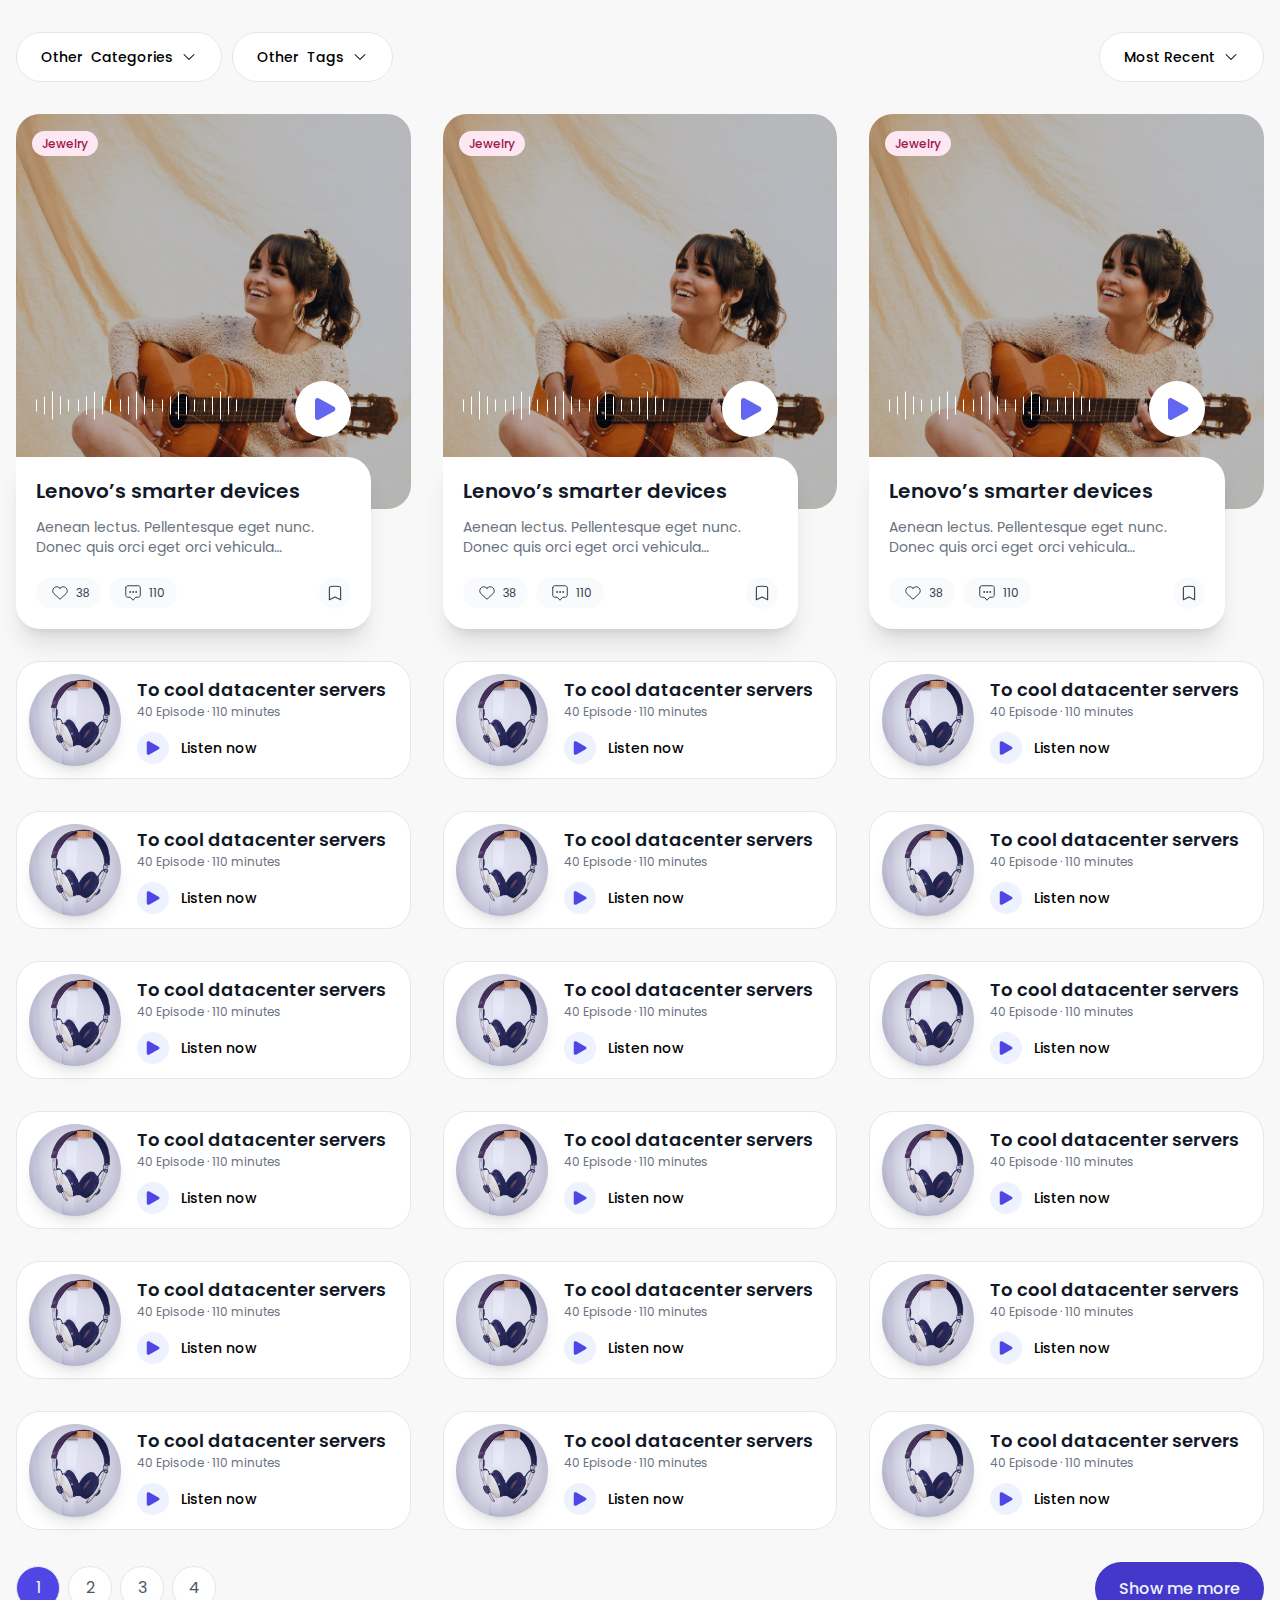
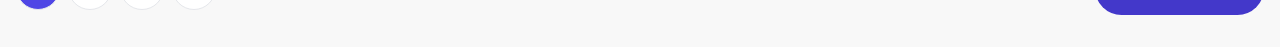
==== FirstSections/demo-slug.html @ 760cdf17 "project" ====
<!DOCTYPE html>
<html lang="en">
  <head>
    <meta charset="UTF-8" />
    <meta name="viewport" content="width=device-width, initial-scale=1.0" />
    <title>Document</title>
    <link rel="stylesheet" href="../styles/styles.css" />
  </head>
  <body>
    <section id="show_music" class="show_music">
      <div class="global_wrapper">
        <div class="show_music_wrapper">
          <div class="show_music_header">
            <div class="show_music_sub_h">
              <div class="show_music_menu">
                <input
                  type="checkbox"
                  name="other_categories"
                  id="other_categories"
                  class="sm_menu_input"
                />
                <label class="sm_menu_select" for="other_categories"
                  ><span>Other</span> Categories
                  <svg
                    xmlns="http://www.w3.org/2000/svg"
                    viewBox="0 0 24 24"
                    fill="currentColor"
                    aria-hidden="true"
                    class="w-4 h-4 ms-2 -me-1"
                  >
                    <path
                      fill-rule="evenodd"
                      d="M12.53 16.28a.75.75 0 01-1.06 0l-7.5-7.5a.75.75 0 011.06-1.06L12 14.69l6.97-6.97a.75.75 0 111.06 1.06l-7.5 7.5z"
                      clip-rule="evenodd"
                    ></path></svg
                ></label>

                <div class="show_music_modal">
                  <div class="sm_modal_content">
                    <div class="sm_modal_header">
                      <label class="sm_modal_close" for="other_categories">
                        <svg
                          xmlns="http://www.w3.org/2000/svg"
                          viewBox="0 0 24 24"
                          fill="currentColor"
                          aria-hidden="true"
                          class="w-5 h-5"
                        >
                          <path
                            fill-rule="evenodd"
                            d="M5.47 5.47a.75.75 0 011.06 0L12 10.94l5.47-5.47a.75.75 0 111.06 1.06L13.06 12l5.47 5.47a.75.75 0 11-1.06 1.06L12 13.06l-5.47 5.47a.75.75 0 01-1.06-1.06L10.94 12 5.47 6.53a.75.75 0 010-1.06z"
                            clip-rule="evenodd"
                          ></path>
                        </svg>
                      </label>

                      <span class="sm_modal_header_title"
                        >Discover other categories</span
                      >
                    </div>

                    <div class="sm_modal_main">
                      <div class="sm_modal_main_grid">
                        <a href="" class="sm_modal_link">
                          <div class="sm_modal_link_img">
                            <img
                              src="../images/photo-1485841890310-6a055c88698a.jpeg"
                              alt=""
                            />
                          </div>
                          <div class="sm_modal_link_content">
                            <h4 class="sm_modal_link_title">Graphic Design</h4>
                            <span class="sm_modal_link_text">25 Articles</span>
                          </div>
                        </a>

                        <a href="" class="sm_modal_link">
                          <div class="sm_modal_link_img">
                            <img
                              src="../images/photo-1485841890310-6a055c88698a.jpeg"
                              alt=""
                            />
                          </div>
                          <div class="sm_modal_link_content">
                            <h4 class="sm_modal_link_title">Graphic Design</h4>
                            <span class="sm_modal_link_text">25 Articles</span>
                          </div>
                        </a>

                        <a href="" class="sm_modal_link">
                          <div class="sm_modal_link_img">
                            <img
                              src="../images/photo-1485841890310-6a055c88698a.jpeg"
                              alt=""
                            />
                          </div>
                          <div class="sm_modal_link_content">
                            <h4 class="sm_modal_link_title">Graphic Design</h4>
                            <span class="sm_modal_link_text">25 Articles</span>
                          </div>
                        </a>

                        <a href="" class="sm_modal_link">
                          <div class="sm_modal_link_img">
                            <img
                              src="../images/photo-1485841890310-6a055c88698a.jpeg"
                              alt=""
                            />
                          </div>
                          <div class="sm_modal_link_content">
                            <h4 class="sm_modal_link_title">Graphic Design</h4>
                            <span class="sm_modal_link_text">25 Articles</span>
                          </div>
                        </a>

                        <a href="" class="sm_modal_link">
                          <div class="sm_modal_link_img">
                            <img
                              src="../images/photo-1485841890310-6a055c88698a.jpeg"
                              alt=""
                            />
                          </div>
                          <div class="sm_modal_link_content">
                            <h4 class="sm_modal_link_title">Graphic Design</h4>
                            <span class="sm_modal_link_text">25 Articles</span>
                          </div>
                        </a>

                        <a href="" class="sm_modal_link">
                          <div class="sm_modal_link_img">
                            <img
                              src="../images/photo-1485841890310-6a055c88698a.jpeg"
                              alt=""
                            />
                          </div>
                          <div class="sm_modal_link_content">
                            <h4 class="sm_modal_link_title">Graphic Design</h4>
                            <span class="sm_modal_link_text">25 Articles</span>
                          </div>
                        </a>

                        <a href="" class="sm_modal_link">
                          <div class="sm_modal_link_img">
                            <img
                              src="../images/photo-1485841890310-6a055c88698a.jpeg"
                              alt=""
                            />
                          </div>
                          <div class="sm_modal_link_content">
                            <h4 class="sm_modal_link_title">Graphic Design</h4>
                            <span class="sm_modal_link_text">25 Articles</span>
                          </div>
                        </a>

                        <a href="" class="sm_modal_link">
                          <div class="sm_modal_link_img">
                            <img
                              src="../images/photo-1485841890310-6a055c88698a.jpeg"
                              alt=""
                            />
                          </div>
                          <div class="sm_modal_link_content">
                            <h4 class="sm_modal_link_title">Graphic Design</h4>
                            <span class="sm_modal_link_text">25 Articles</span>
                          </div>
                        </a>

                        <a href="" class="sm_modal_link">
                          <div class="sm_modal_link_img">
                            <img
                              src="../images/photo-1485841890310-6a055c88698a.jpeg"
                              alt=""
                            />
                          </div>
                          <div class="sm_modal_link_content">
                            <h4 class="sm_modal_link_title">Graphic Design</h4>
                            <span class="sm_modal_link_text">25 Articles</span>
                          </div>
                        </a>

                        <a href="" class="sm_modal_link">
                          <div class="sm_modal_link_img">
                            <img
                              src="../images/photo-1485841890310-6a055c88698a.jpeg"
                              alt=""
                            />
                          </div>
                          <div class="sm_modal_link_content">
                            <h4 class="sm_modal_link_title">Graphic Design</h4>
                            <span class="sm_modal_link_text">25 Articles</span>
                          </div>
                        </a>

                        <a href="" class="sm_modal_link">
                          <div class="sm_modal_link_img">
                            <img
                              src="../images/photo-1485841890310-6a055c88698a.jpeg"
                              alt=""
                            />
                          </div>
                          <div class="sm_modal_link_content">
                            <h4 class="sm_modal_link_title">Graphic Design</h4>
                            <span class="sm_modal_link_text">25 Articles</span>
                          </div>
                        </a>

                        <a href="" class="sm_modal_link">
                          <div class="sm_modal_link_img">
                            <img
                              src="../images/photo-1485841890310-6a055c88698a.jpeg"
                              alt=""
                            />
                          </div>
                          <div class="sm_modal_link_content">
                            <h4 class="sm_modal_link_title">Graphic Design</h4>
                            <span class="sm_modal_link_text">25 Articles</span>
                          </div>
                        </a>

                        <a href="" class="sm_modal_link">
                          <div class="sm_modal_link_img">
                            <img
                              src="../images/photo-1485841890310-6a055c88698a.jpeg"
                              alt=""
                            />
                          </div>
                          <div class="sm_modal_link_content">
                            <h4 class="sm_modal_link_title">Graphic Design</h4>
                            <span class="sm_modal_link_text">25 Articles</span>
                          </div>
                        </a>

                        <a href="" class="sm_modal_link">
                          <div class="sm_modal_link_img">
                            <img
                              src="../images/photo-1485841890310-6a055c88698a.jpeg"
                              alt=""
                            />
                          </div>
                          <div class="sm_modal_link_content">
                            <h4 class="sm_modal_link_title">Graphic Design</h4>
                            <span class="sm_modal_link_text">25 Articles</span>
                          </div>
                        </a>

                        <a href="" class="sm_modal_link">
                          <div class="sm_modal_link_img">
                            <img
                              src="../images/photo-1485841890310-6a055c88698a.jpeg"
                              alt=""
                            />
                          </div>
                          <div class="sm_modal_link_content">
                            <h4 class="sm_modal_link_title">Graphic Design</h4>
                            <span class="sm_modal_link_text">25 Articles</span>
                          </div>
                        </a>

                        <a href="" class="sm_modal_link">
                          <div class="sm_modal_link_img">
                            <img
                              src="../images/photo-1485841890310-6a055c88698a.jpeg"
                              alt=""
                            />
                          </div>
                          <div class="sm_modal_link_content">
                            <h4 class="sm_modal_link_title">Graphic Design</h4>
                            <span class="sm_modal_link_text">25 Articles</span>
                          </div>
                        </a>

                        <a href="" class="sm_modal_link">
                          <div class="sm_modal_link_img">
                            <img
                              src="../images/photo-1485841890310-6a055c88698a.jpeg"
                              alt=""
                            />
                          </div>
                          <div class="sm_modal_link_content">
                            <h4 class="sm_modal_link_title">Graphic Design</h4>
                            <span class="sm_modal_link_text">25 Articles</span>
                          </div>
                        </a>

                        <a href="" class="sm_modal_link">
                          <div class="sm_modal_link_img">
                            <img
                              src="../images/photo-1485841890310-6a055c88698a.jpeg"
                              alt=""
                            />
                          </div>
                          <div class="sm_modal_link_content">
                            <h4 class="sm_modal_link_title">Graphic Design</h4>
                            <span class="sm_modal_link_text">25 Articles</span>
                          </div>
                        </a>
                        <a href="" class="sm_modal_link">
                          <div class="sm_modal_link_img">
                            <img
                              src="../images/photo-1485841890310-6a055c88698a.jpeg"
                              alt=""
                            />
                          </div>
                          <div class="sm_modal_link_content">
                            <h4 class="sm_modal_link_title">Graphic Design</h4>
                            <span class="sm_modal_link_text">25 Articles</span>
                          </div> </a
                        ><a href="" class="sm_modal_link">
                          <div class="sm_modal_link_img">
                            <img
                              src="../images/photo-1485841890310-6a055c88698a.jpeg"
                              alt=""
                            />
                          </div>
                          <div class="sm_modal_link_content">
                            <h4 class="sm_modal_link_title">Graphic Design</h4>
                            <span class="sm_modal_link_text">25 Articles</span>
                          </div>
                        </a>
                        <a href="" class="sm_modal_link">
                          <div class="sm_modal_link_img">
                            <img
                              src="../images/photo-1485841890310-6a055c88698a.jpeg"
                              alt=""
                            />
                          </div>
                          <div class="sm_modal_link_content">
                            <h4 class="sm_modal_link_title">Graphic Design</h4>
                            <span class="sm_modal_link_text">25 Articles</span>
                          </div>
                        </a>
                        <a href="" class="sm_modal_link">
                          <div class="sm_modal_link_img">
                            <img
                              src="../images/photo-1485841890310-6a055c88698a.jpeg"
                              alt=""
                            />
                          </div>
                          <div class="sm_modal_link_content">
                            <h4 class="sm_modal_link_title">Graphic Design</h4>
                            <span class="sm_modal_link_text">25 Articles</span>
                          </div>
                        </a>

                        <a href="" class="sm_modal_link">
                          <div class="sm_modal_link_img">
                            <img
                              src="../images/photo-1485841890310-6a055c88698a.jpeg"
                              alt=""
                            />
                          </div>
                          <div class="sm_modal_link_content">
                            <h4 class="sm_modal_link_title">Graphic Design</h4>
                            <span class="sm_modal_link_text">25 Articles</span>
                          </div>
                        </a>

                        <a href="" class="sm_modal_link">
                          <div class="sm_modal_link_img">
                            <img
                              src="../images/photo-1485841890310-6a055c88698a.jpeg"
                              alt=""
                            />
                          </div>
                          <div class="sm_modal_link_content">
                            <h4 class="sm_modal_link_title">Graphic Design</h4>
                            <span class="sm_modal_link_text">25 Articles</span>
                          </div>
                        </a>
                      </div>
                    </div>
                  </div>
                </div>
              </div>

              <div class="show_music_menu">
                <input
                  type="checkbox"
                  name="other_tags"
                  id="other_tags"
                  class="sm_menu_input"
                />
                <label class="sm_menu_select" for="other_tags"
                  ><span>Other</span> Tags
                  <svg
                    xmlns="http://www.w3.org/2000/svg"
                    viewBox="0 0 24 24"
                    fill="currentColor"
                    aria-hidden="true"
                    class="w-4 h-4 ms-2 -me-1"
                  >
                    <path
                      fill-rule="evenodd"
                      d="M12.53 16.28a.75.75 0 01-1.06 0l-7.5-7.5a.75.75 0 011.06-1.06L12 14.69l6.97-6.97a.75.75 0 111.06 1.06l-7.5 7.5z"
                      clip-rule="evenodd"
                    ></path></svg
                ></label>

                <div class="show_music_modal">
                  <div class="sm_modal_content sm_modal_content-tags">
                    <div class="sm_modal_header">
                      <label class="sm_modal_close" for="other_tags">
                        <svg
                          xmlns="http://www.w3.org/2000/svg"
                          viewBox="0 0 24 24"
                          fill="currentColor"
                          aria-hidden="true"
                          class="w-5 h-5"
                        >
                          <path
                            fill-rule="evenodd"
                            d="M5.47 5.47a.75.75 0 011.06 0L12 10.94l5.47-5.47a.75.75 0 111.06 1.06L13.06 12l5.47 5.47a.75.75 0 11-1.06 1.06L12 13.06l-5.47 5.47a.75.75 0 01-1.06-1.06L10.94 12 5.47 6.53a.75.75 0 010-1.06z"
                            clip-rule="evenodd"
                          ></path>
                        </svg>
                      </label>

                      <span class="sm_modal_header_title"
                        >Discover other tags</span
                      >
                    </div>

                    <div class="sm_modal_main">
                      <div class="sm_modal_tags">
                        <a href="">Automotive <span>(16)</span></a>
                        <a href="">Automotive <span>(16)</span></a>
                        <a href="">Health <span>(16)</span></a>
                        <a href="">Health <span>(16)</span></a>
                        <a href="">Automotive <span>(16)</span></a>
                        <a href="">Automotive <span>(16)</span></a>
                        <a href="">Automotive <span>(16)</span></a>
                        <a href="">Automotive <span>(16)</span></a>
                        <a href="">Health <span>(16)</span></a>
                        <a href="">Automotive <span>(16)</span></a>
                        <a href="">Automotive <span>(16)</span></a>
                        <a href="">Automotive <span>(16)</span></a>
                        <a href="">Health <span>(16)</span></a>
                        <a href="">Automotive <span>(16)</span></a>
                        <a href="">Automotive <span>(16)</span></a>
                        <a href="">Health <span>(16)</span></a>
                        <a href="">Automotive <span>(16)</span></a>
                        <a href="">Health <span>(16)</span></a>
                        <a href="">Automotive <span>(16)</span></a>
                        <a href="">Health <span>(16)</span></a>
                        <a href="">Automotive <span>(16)</span></a>
                        <a href="">Health <span>(16)</span></a>
                        <a href="">Automotive <span>(16)</span></a>
                      </div>
                    </div>
                  </div>
                </div>
              </div>
            </div>

            <div class="show_music_menu show_music_menu-last">
              <input
                type="checkbox"
                name="most_recent"
                id="most_recent"
                class="sm_menu_input"
              />
              <label class="sm_menu_select" for="most_recent"
                >Most Recent
                <svg
                  xmlns="http://www.w3.org/2000/svg"
                  viewBox="0 0 24 24"
                  fill="currentColor"
                  aria-hidden="true"
                  class="w-4 h-4 ms-2 -me-1"
                >
                  <path
                    fill-rule="evenodd"
                    d="M12.53 16.28a.75.75 0 01-1.06 0l-7.5-7.5a.75.75 0 011.06-1.06L12 14.69l6.97-6.97a.75.75 0 111.06 1.06l-7.5 7.5z"
                    clip-rule="evenodd"
                  ></path></svg
              ></label>

              <div class="show_music_select">
                <ul class="sm_menu_list">
                  <li class="sm_menu_list_item sm_menu_list_item-active">
                    <span class="">Most Recent</span>
                    <span>
                      <svg
                        xmlns="http://www.w3.org/2000/svg"
                        viewBox="0 0 24 24"
                        fill="currentColor"
                        aria-hidden="true"
                        class="w-5 h-5"
                      >
                        <path
                          fill-rule="evenodd"
                          d="M19.916 4.626a.75.75 0 01.208 1.04l-9 13.5a.75.75 0 01-1.154.114l-6-6a.75.75 0 011.06-1.06l5.353 5.353 8.493-12.739a.75.75 0 011.04-.208z"
                          clip-rule="evenodd"
                        ></path>
                      </svg>
                    </span>
                  </li>
                  <li class="sm_menu_list_item">
                    <span class="">Most Recent</span>
                    <span>
                      <svg
                        xmlns="http://www.w3.org/2000/svg"
                        viewBox="0 0 24 24"
                        fill="currentColor"
                        aria-hidden="true"
                        class="w-5 h-5"
                      >
                        <path
                          fill-rule="evenodd"
                          d="M19.916 4.626a.75.75 0 01.208 1.04l-9 13.5a.75.75 0 01-1.154.114l-6-6a.75.75 0 011.06-1.06l5.353 5.353 8.493-12.739a.75.75 0 011.04-.208z"
                          clip-rule="evenodd"
                        ></path>
                      </svg>
                    </span>
                  </li>
                  <li class="sm_menu_list_item">
                    <span class="">Most Recent</span>
                    <span>
                      <svg
                        xmlns="http://www.w3.org/2000/svg"
                        viewBox="0 0 24 24"
                        fill="currentColor"
                        aria-hidden="true"
                        class="w-5 h-5"
                      >
                        <path
                          fill-rule="evenodd"
                          d="M19.916 4.626a.75.75 0 01.208 1.04l-9 13.5a.75.75 0 01-1.154.114l-6-6a.75.75 0 011.06-1.06l5.353 5.353 8.493-12.739a.75.75 0 011.04-.208z"
                          clip-rule="evenodd"
                        ></path>
                      </svg>
                    </span>
                  </li>
                  <li class="sm_menu_list_item">
                    <span class="">Most Recent</span>
                    <span>
                      <svg
                        xmlns="http://www.w3.org/2000/svg"
                        viewBox="0 0 24 24"
                        fill="currentColor"
                        aria-hidden="true"
                        class="w-5 h-5"
                      >
                        <path
                          fill-rule="evenodd"
                          d="M19.916 4.626a.75.75 0 01.208 1.04l-9 13.5a.75.75 0 01-1.154.114l-6-6a.75.75 0 011.06-1.06l5.353 5.353 8.493-12.739a.75.75 0 011.04-.208z"
                          clip-rule="evenodd"
                        ></path>
                      </svg>
                    </span>
                  </li>
                  <li class="sm_menu_list_item">
                    <span class="">Most Recent</span>
                    <span>
                      <svg
                        xmlns="http://www.w3.org/2000/svg"
                        viewBox="0 0 24 24"
                        fill="currentColor"
                        aria-hidden="true"
                        class="w-5 h-5"
                      >
                        <path
                          fill-rule="evenodd"
                          d="M19.916 4.626a.75.75 0 01.208 1.04l-9 13.5a.75.75 0 01-1.154.114l-6-6a.75.75 0 011.06-1.06l5.353 5.353 8.493-12.739a.75.75 0 011.04-.208z"
                          clip-rule="evenodd"
                        ></path>
                      </svg>
                    </span>
                  </li>
                </ul>
              </div>
            </div>
          </div>

          <!-- ############################### -->
          <!-- LISTEN GRID -->
          <div class="section_music_grid">
            <div class="section_music_item section_music_card">
              <a href="" class="mg_card_picture">
                <img
                  src="../images/pexels-photo-6843304.jpeg"
                  alt=""
                  class="mg_card_image"
                />
              </a>

              <div class="mg_card_label">
                <a href="bacs" class="section_label_link section_label-purpule"
                  >Jewelry</a
                >
              </div>

              <div class="mg_card_body">
                <div class="mg_card_play">
                  <div class="mg_card_music">
                    <img src="../images/musicWave.png" alt="" />
                  </div>

                  <div class="mg_card_play_btn">
                    <svg
                      xmlns="http://www.w3.org/2000/svg"
                      viewBox="0 0 24 24"
                      fill="currentColor"
                      aria-hidden="true"
                      class="ms-0.5 w-8 h-8 rtl:rotate-180"
                    >
                      <path
                        fill-rule="evenodd"
                        d="M4.5 5.653c0-1.426 1.529-2.33 2.779-1.643l11.54 6.348c1.295.712 1.295 2.573 0 3.285L7.28 19.991c-1.25.687-2.779-.217-2.779-1.643V5.653z"
                        clip-rule="evenodd"
                      ></path>
                    </svg>
                  </div>
                </div>

                <div class="mg_card_info">
                  <a class="mg_card_title">Lenovo’s smarter devices</a>
                  <p class="mg_card_text">
                    Aenean lectus. Pellentesque eget nunc. Donec quis orci eget
                    orci vehicula condimentum.
                  </p>

                  <div class="section_actions">
                    <button class="section_actions_link">
                      <svg
                        width="24"
                        height="24"
                        fill="none"
                        viewBox="0 0 24 24"
                      >
                        <path
                          fill-rule="evenodd"
                          stroke="currentColor"
                          stroke-linecap="round"
                          stroke-linejoin="round"
                          stroke-width="1"
                          d="M11.995 7.23319C10.5455 5.60999 8.12832 5.17335 6.31215 6.65972C4.49599 8.14609 4.2403 10.6312 5.66654 12.3892L11.995 18.25L18.3235 12.3892C19.7498 10.6312 19.5253 8.13046 17.6779 6.65972C15.8305 5.18899 13.4446 5.60999 11.995 7.23319Z"
                          clip-rule="evenodd"
                        ></path>
                      </svg>
                      <span>38</span>
                    </button>
                    <a href="" class="section_actions_link"
                      ><svg
                        width="24"
                        height="24"
                        fill="none"
                        viewBox="0 0 24 24"
                      >
                        <path
                          stroke="currentColor"
                          stroke-linecap="round"
                          stroke-linejoin="round"
                          stroke-width="1"
                          d="M4.75 6.75C4.75 5.64543 5.64543 4.75 6.75 4.75H17.25C18.3546 4.75 19.25 5.64543 19.25 6.75V14.25C19.25 15.3546 18.3546 16.25 17.25 16.25H14.625L12 19.25L9.375 16.25H6.75C5.64543 16.25 4.75 15.3546 4.75 14.25V6.75Z"
                        ></path>
                        <path
                          stroke="currentColor"
                          stroke-linecap="round"
                          stroke-linejoin="round"
                          d="M9.5 11C9.5 11.2761 9.27614 11.5 9 11.5C8.72386 11.5 8.5 11.2761 8.5 11C8.5 10.7239 8.72386 10.5 9 10.5C9.27614 10.5 9.5 10.7239 9.5 11Z"
                        ></path>
                        <path
                          stroke="currentColor"
                          stroke-linecap="round"
                          stroke-linejoin="round"
                          d="M12.5 11C12.5 11.2761 12.2761 11.5 12 11.5C11.7239 11.5 11.5 11.2761 11.5 11C11.5 10.7239 11.7239 10.5 12 10.5C12.2761 10.5 12.5 10.7239 12.5 11Z"
                        ></path>
                        <path
                          stroke="currentColor"
                          stroke-linecap="round"
                          stroke-linejoin="round"
                          d="M15.5 11C15.5 11.2761 15.2761 11.5 15 11.5C14.7239 11.5 14.5 11.2761 14.5 11C14.5 10.7239 14.7239 10.5 15 10.5C15.2761 10.5 15.5 10.7239 15.5 11Z"
                        ></path>
                      </svg>
                      <span>110</span></a
                    >
                    <button class="section_actions_link">
                      <svg
                        xmlns="http://www.w3.org/2000/svg"
                        viewBox="0 0 24 24"
                        stroke-width="1.5"
                        fill="none"
                        stroke="currentColor"
                        class="w-[18px] h-[18px]"
                      >
                        <path
                          stroke-linecap="round"
                          stroke-linejoin="round"
                          d="M17.593 3.322c1.1.128 1.907 1.077 1.907 2.185V21L12 17.25 4.5 21V5.507c0-1.108.806-2.057 1.907-2.185a48.507 48.507 0 0111.186 0z"
                        ></path>
                      </svg>
                    </button>
                  </div>
                </div>
              </div>
            </div>

            <div class="section_music_item section_music_card">
              <a href="" class="mg_card_picture">
                <img
                  src="../images/pexels-photo-6843304.jpeg"
                  alt=""
                  class="mg_card_image"
                />
              </a>

              <div class="mg_card_label">
                <a href="bacs" class="section_label_link section_label-purpule"
                  >Jewelry</a
                >
              </div>

              <div class="mg_card_body">
                <div class="mg_card_play">
                  <div class="mg_card_music">
                    <img src="../images/musicWave.png" alt="" />
                  </div>

                  <div class="mg_card_play_btn">
                    <svg
                      xmlns="http://www.w3.org/2000/svg"
                      viewBox="0 0 24 24"
                      fill="currentColor"
                      aria-hidden="true"
                      class="ms-0.5 w-8 h-8 rtl:rotate-180"
                    >
                      <path
                        fill-rule="evenodd"
                        d="M4.5 5.653c0-1.426 1.529-2.33 2.779-1.643l11.54 6.348c1.295.712 1.295 2.573 0 3.285L7.28 19.991c-1.25.687-2.779-.217-2.779-1.643V5.653z"
                        clip-rule="evenodd"
                      ></path>
                    </svg>
                  </div>
                </div>

                <div class="mg_card_info">
                  <a class="mg_card_title">Lenovo’s smarter devices</a>
                  <p class="mg_card_text">
                    Aenean lectus. Pellentesque eget nunc. Donec quis orci eget
                    orci vehicula condimentum.
                  </p>

                  <div class="section_actions">
                    <button class="section_actions_link">
                      <svg
                        width="24"
                        height="24"
                        fill="none"
                        viewBox="0 0 24 24"
                      >
                        <path
                          fill-rule="evenodd"
                          stroke="currentColor"
                          stroke-linecap="round"
                          stroke-linejoin="round"
                          stroke-width="1"
                          d="M11.995 7.23319C10.5455 5.60999 8.12832 5.17335 6.31215 6.65972C4.49599 8.14609 4.2403 10.6312 5.66654 12.3892L11.995 18.25L18.3235 12.3892C19.7498 10.6312 19.5253 8.13046 17.6779 6.65972C15.8305 5.18899 13.4446 5.60999 11.995 7.23319Z"
                          clip-rule="evenodd"
                        ></path>
                      </svg>
                      <span>38</span>
                    </button>
                    <a href="" class="section_actions_link"
                      ><svg
                        width="24"
                        height="24"
                        fill="none"
                        viewBox="0 0 24 24"
                      >
                        <path
                          stroke="currentColor"
                          stroke-linecap="round"
                          stroke-linejoin="round"
                          stroke-width="1"
                          d="M4.75 6.75C4.75 5.64543 5.64543 4.75 6.75 4.75H17.25C18.3546 4.75 19.25 5.64543 19.25 6.75V14.25C19.25 15.3546 18.3546 16.25 17.25 16.25H14.625L12 19.25L9.375 16.25H6.75C5.64543 16.25 4.75 15.3546 4.75 14.25V6.75Z"
                        ></path>
                        <path
                          stroke="currentColor"
                          stroke-linecap="round"
                          stroke-linejoin="round"
                          d="M9.5 11C9.5 11.2761 9.27614 11.5 9 11.5C8.72386 11.5 8.5 11.2761 8.5 11C8.5 10.7239 8.72386 10.5 9 10.5C9.27614 10.5 9.5 10.7239 9.5 11Z"
                        ></path>
                        <path
                          stroke="currentColor"
                          stroke-linecap="round"
                          stroke-linejoin="round"
                          d="M12.5 11C12.5 11.2761 12.2761 11.5 12 11.5C11.7239 11.5 11.5 11.2761 11.5 11C11.5 10.7239 11.7239 10.5 12 10.5C12.2761 10.5 12.5 10.7239 12.5 11Z"
                        ></path>
                        <path
                          stroke="currentColor"
                          stroke-linecap="round"
                          stroke-linejoin="round"
                          d="M15.5 11C15.5 11.2761 15.2761 11.5 15 11.5C14.7239 11.5 14.5 11.2761 14.5 11C14.5 10.7239 14.7239 10.5 15 10.5C15.2761 10.5 15.5 10.7239 15.5 11Z"
                        ></path>
                      </svg>
                      <span>110</span></a
                    >
                    <button class="section_actions_link">
                      <svg
                        xmlns="http://www.w3.org/2000/svg"
                        viewBox="0 0 24 24"
                        stroke-width="1.5"
                        fill="none"
                        stroke="currentColor"
                        class="w-[18px] h-[18px]"
                      >
                        <path
                          stroke-linecap="round"
                          stroke-linejoin="round"
                          d="M17.593 3.322c1.1.128 1.907 1.077 1.907 2.185V21L12 17.25 4.5 21V5.507c0-1.108.806-2.057 1.907-2.185a48.507 48.507 0 0111.186 0z"
                        ></path>
                      </svg>
                    </button>
                  </div>
                </div>
              </div>
            </div>

            <div class="section_music_item section_music_card">
              <a href="" class="mg_card_picture">
                <img
                  src="../images/pexels-photo-6843304.jpeg"
                  alt=""
                  class="mg_card_image"
                />
              </a>

              <div class="mg_card_label">
                <a href="bacs" class="section_label_link section_label-purpule"
                  >Jewelry</a
                >
              </div>

              <div class="mg_card_body">
                <div class="mg_card_play">
                  <div class="mg_card_music">
                    <img src="../images/musicWave.png" alt="" />
                  </div>

                  <div class="mg_card_play_btn">
                    <svg
                      xmlns="http://www.w3.org/2000/svg"
                      viewBox="0 0 24 24"
                      fill="currentColor"
                      aria-hidden="true"
                      class="ms-0.5 w-8 h-8 rtl:rotate-180"
                    >
                      <path
                        fill-rule="evenodd"
                        d="M4.5 5.653c0-1.426 1.529-2.33 2.779-1.643l11.54 6.348c1.295.712 1.295 2.573 0 3.285L7.28 19.991c-1.25.687-2.779-.217-2.779-1.643V5.653z"
                        clip-rule="evenodd"
                      ></path>
                    </svg>
                  </div>
                </div>

                <div class="mg_card_info">
                  <a class="mg_card_title">Lenovo’s smarter devices</a>
                  <p class="mg_card_text">
                    Aenean lectus. Pellentesque eget nunc. Donec quis orci eget
                    orci vehicula condimentum.
                  </p>

                  <div class="section_actions">
                    <button class="section_actions_link">
                      <svg
                        width="24"
                        height="24"
                        fill="none"
                        viewBox="0 0 24 24"
                      >
                        <path
                          fill-rule="evenodd"
                          stroke="currentColor"
                          stroke-linecap="round"
                          stroke-linejoin="round"
                          stroke-width="1"
                          d="M11.995 7.23319C10.5455 5.60999 8.12832 5.17335 6.31215 6.65972C4.49599 8.14609 4.2403 10.6312 5.66654 12.3892L11.995 18.25L18.3235 12.3892C19.7498 10.6312 19.5253 8.13046 17.6779 6.65972C15.8305 5.18899 13.4446 5.60999 11.995 7.23319Z"
                          clip-rule="evenodd"
                        ></path>
                      </svg>
                      <span>38</span>
                    </button>
                    <a href="" class="section_actions_link"
                      ><svg
                        width="24"
                        height="24"
                        fill="none"
                        viewBox="0 0 24 24"
                      >
                        <path
                          stroke="currentColor"
                          stroke-linecap="round"
                          stroke-linejoin="round"
                          stroke-width="1"
                          d="M4.75 6.75C4.75 5.64543 5.64543 4.75 6.75 4.75H17.25C18.3546 4.75 19.25 5.64543 19.25 6.75V14.25C19.25 15.3546 18.3546 16.25 17.25 16.25H14.625L12 19.25L9.375 16.25H6.75C5.64543 16.25 4.75 15.3546 4.75 14.25V6.75Z"
                        ></path>
                        <path
                          stroke="currentColor"
                          stroke-linecap="round"
                          stroke-linejoin="round"
                          d="M9.5 11C9.5 11.2761 9.27614 11.5 9 11.5C8.72386 11.5 8.5 11.2761 8.5 11C8.5 10.7239 8.72386 10.5 9 10.5C9.27614 10.5 9.5 10.7239 9.5 11Z"
                        ></path>
                        <path
                          stroke="currentColor"
                          stroke-linecap="round"
                          stroke-linejoin="round"
                          d="M12.5 11C12.5 11.2761 12.2761 11.5 12 11.5C11.7239 11.5 11.5 11.2761 11.5 11C11.5 10.7239 11.7239 10.5 12 10.5C12.2761 10.5 12.5 10.7239 12.5 11Z"
                        ></path>
                        <path
                          stroke="currentColor"
                          stroke-linecap="round"
                          stroke-linejoin="round"
                          d="M15.5 11C15.5 11.2761 15.2761 11.5 15 11.5C14.7239 11.5 14.5 11.2761 14.5 11C14.5 10.7239 14.7239 10.5 15 10.5C15.2761 10.5 15.5 10.7239 15.5 11Z"
                        ></path>
                      </svg>
                      <span>110</span></a
                    >
                    <button class="section_actions_link">
                      <svg
                        xmlns="http://www.w3.org/2000/svg"
                        viewBox="0 0 24 24"
                        stroke-width="1.5"
                        fill="none"
                        stroke="currentColor"
                        class="w-[18px] h-[18px]"
                      >
                        <path
                          stroke-linecap="round"
                          stroke-linejoin="round"
                          d="M17.593 3.322c1.1.128 1.907 1.077 1.907 2.185V21L12 17.25 4.5 21V5.507c0-1.108.806-2.057 1.907-2.185a48.507 48.507 0 0111.186 0z"
                        ></path>
                      </svg>
                    </button>
                  </div>
                </div>
              </div>
            </div>
          </div>
          <!-- LISTEN GRID -->
          <!-- ############################### -->

          <!-- ############################### -->
          <!-- LISTEN GRID -->
          <div class="section_listen_grid">
            <div class="section_listen_item">
              <div class="section_listen_mask">
                <a href="" class="section_listen_picture">
                  <img
                    src="../images/pexels-photo-844923.jpeg"
                    alt=""
                    class="section_listen_img"
                  />
                </a>
              </div>

              <div class="section_listen_content">
                <h3 class="section_listen_title">
                  <a href="">To cool datacenter servers</a>
                </h3>
                <span class="section_listen_desc"
                  >40 Episode · 110 minutes</span
                >

                <button class="section_listen_btn">
                  <span class="section_listen_play">
                    <svg
                      xmlns="http://www.w3.org/2000/svg"
                      viewBox="0 0 24 24"
                      fill="currentColor"
                      aria-hidden="true"
                      class="w-5 h-5 rtl:rotate-180"
                    >
                      <path
                        fill-rule="evenodd"
                        d="M4.5 5.653c0-1.426 1.529-2.33 2.779-1.643l11.54 6.348c1.295.712 1.295 2.573 0 3.285L7.28 19.991c-1.25.687-2.779-.217-2.779-1.643V5.653z"
                        clip-rule="evenodd"
                      ></path>
                    </svg>
                  </span>
                  <span>Listen now</span>
                </button>
              </div>
            </div>

            <div class="section_listen_item">
              <div class="section_listen_mask">
                <a href="" class="section_listen_picture">
                  <img
                    src="../images/pexels-photo-844923.jpeg"
                    alt=""
                    class="section_listen_img"
                  />
                </a>
              </div>

              <div class="section_listen_content">
                <h3 class="section_listen_title">
                  <a href="">To cool datacenter servers</a>
                </h3>
                <span class="section_listen_desc"
                  >40 Episode · 110 minutes</span
                >

                <button class="section_listen_btn">
                  <span class="section_listen_play">
                    <svg
                      xmlns="http://www.w3.org/2000/svg"
                      viewBox="0 0 24 24"
                      fill="currentColor"
                      aria-hidden="true"
                      class="w-5 h-5 rtl:rotate-180"
                    >
                      <path
                        fill-rule="evenodd"
                        d="M4.5 5.653c0-1.426 1.529-2.33 2.779-1.643l11.54 6.348c1.295.712 1.295 2.573 0 3.285L7.28 19.991c-1.25.687-2.779-.217-2.779-1.643V5.653z"
                        clip-rule="evenodd"
                      ></path>
                    </svg>
                  </span>
                  <span>Listen now</span>
                </button>
              </div>
            </div>

            <div class="section_listen_item">
              <div class="section_listen_mask">
                <a href="" class="section_listen_picture">
                  <img
                    src="../images/pexels-photo-844923.jpeg"
                    alt=""
                    class="section_listen_img"
                  />
                </a>
              </div>

              <div class="section_listen_content">
                <h3 class="section_listen_title">
                  <a href="">To cool datacenter servers</a>
                </h3>
                <span class="section_listen_desc"
                  >40 Episode · 110 minutes</span
                >

                <button class="section_listen_btn">
                  <span class="section_listen_play">
                    <svg
                      xmlns="http://www.w3.org/2000/svg"
                      viewBox="0 0 24 24"
                      fill="currentColor"
                      aria-hidden="true"
                      class="w-5 h-5 rtl:rotate-180"
                    >
                      <path
                        fill-rule="evenodd"
                        d="M4.5 5.653c0-1.426 1.529-2.33 2.779-1.643l11.54 6.348c1.295.712 1.295 2.573 0 3.285L7.28 19.991c-1.25.687-2.779-.217-2.779-1.643V5.653z"
                        clip-rule="evenodd"
                      ></path>
                    </svg>
                  </span>
                  <span>Listen now</span>
                </button>
              </div>
            </div>

            <div class="section_listen_item">
              <div class="section_listen_mask">
                <a href="" class="section_listen_picture">
                  <img
                    src="../images/pexels-photo-844923.jpeg"
                    alt=""
                    class="section_listen_img"
                  />
                </a>
              </div>

              <div class="section_listen_content">
                <h3 class="section_listen_title">
                  <a href="">To cool datacenter servers</a>
                </h3>
                <span class="section_listen_desc"
                  >40 Episode · 110 minutes</span
                >

                <button class="section_listen_btn">
                  <span class="section_listen_play">
                    <svg
                      xmlns="http://www.w3.org/2000/svg"
                      viewBox="0 0 24 24"
                      fill="currentColor"
                      aria-hidden="true"
                      class="w-5 h-5 rtl:rotate-180"
                    >
                      <path
                        fill-rule="evenodd"
                        d="M4.5 5.653c0-1.426 1.529-2.33 2.779-1.643l11.54 6.348c1.295.712 1.295 2.573 0 3.285L7.28 19.991c-1.25.687-2.779-.217-2.779-1.643V5.653z"
                        clip-rule="evenodd"
                      ></path>
                    </svg>
                  </span>
                  <span>Listen now</span>
                </button>
              </div>
            </div>

            <div class="section_listen_item">
              <div class="section_listen_mask">
                <a href="" class="section_listen_picture">
                  <img
                    src="../images/pexels-photo-844923.jpeg"
                    alt=""
                    class="section_listen_img"
                  />
                </a>
              </div>

              <div class="section_listen_content">
                <h3 class="section_listen_title">
                  <a href="">To cool datacenter servers</a>
                </h3>
                <span class="section_listen_desc"
                  >40 Episode · 110 minutes</span
                >

                <button class="section_listen_btn">
                  <span class="section_listen_play">
                    <svg
                      xmlns="http://www.w3.org/2000/svg"
                      viewBox="0 0 24 24"
                      fill="currentColor"
                      aria-hidden="true"
                      class="w-5 h-5 rtl:rotate-180"
                    >
                      <path
                        fill-rule="evenodd"
                        d="M4.5 5.653c0-1.426 1.529-2.33 2.779-1.643l11.54 6.348c1.295.712 1.295 2.573 0 3.285L7.28 19.991c-1.25.687-2.779-.217-2.779-1.643V5.653z"
                        clip-rule="evenodd"
                      ></path>
                    </svg>
                  </span>
                  <span>Listen now</span>
                </button>
              </div>
            </div>

            <div class="section_listen_item">
              <div class="section_listen_mask">
                <a href="" class="section_listen_picture">
                  <img
                    src="../images/pexels-photo-844923.jpeg"
                    alt=""
                    class="section_listen_img"
                  />
                </a>
              </div>

              <div class="section_listen_content">
                <h3 class="section_listen_title">
                  <a href="">To cool datacenter servers</a>
                </h3>
                <span class="section_listen_desc"
                  >40 Episode · 110 minutes</span
                >

                <button class="section_listen_btn">
                  <span class="section_listen_play">
                    <svg
                      xmlns="http://www.w3.org/2000/svg"
                      viewBox="0 0 24 24"
                      fill="currentColor"
                      aria-hidden="true"
                      class="w-5 h-5 rtl:rotate-180"
                    >
                      <path
                        fill-rule="evenodd"
                        d="M4.5 5.653c0-1.426 1.529-2.33 2.779-1.643l11.54 6.348c1.295.712 1.295 2.573 0 3.285L7.28 19.991c-1.25.687-2.779-.217-2.779-1.643V5.653z"
                        clip-rule="evenodd"
                      ></path>
                    </svg>
                  </span>
                  <span>Listen now</span>
                </button>
              </div>
            </div>

            <div class="section_listen_item">
              <div class="section_listen_mask">
                <a href="" class="section_listen_picture">
                  <img
                    src="../images/pexels-photo-844923.jpeg"
                    alt=""
                    class="section_listen_img"
                  />
                </a>
              </div>

              <div class="section_listen_content">
                <h3 class="section_listen_title">
                  <a href="">To cool datacenter servers</a>
                </h3>
                <span class="section_listen_desc"
                  >40 Episode · 110 minutes</span
                >

                <button class="section_listen_btn">
                  <span class="section_listen_play">
                    <svg
                      xmlns="http://www.w3.org/2000/svg"
                      viewBox="0 0 24 24"
                      fill="currentColor"
                      aria-hidden="true"
                      class="w-5 h-5 rtl:rotate-180"
                    >
                      <path
                        fill-rule="evenodd"
                        d="M4.5 5.653c0-1.426 1.529-2.33 2.779-1.643l11.54 6.348c1.295.712 1.295 2.573 0 3.285L7.28 19.991c-1.25.687-2.779-.217-2.779-1.643V5.653z"
                        clip-rule="evenodd"
                      ></path>
                    </svg>
                  </span>
                  <span>Listen now</span>
                </button>
              </div>
            </div>

            <div class="section_listen_item">
              <div class="section_listen_mask">
                <a href="" class="section_listen_picture">
                  <img
                    src="../images/pexels-photo-844923.jpeg"
                    alt=""
                    class="section_listen_img"
                  />
                </a>
              </div>

              <div class="section_listen_content">
                <h3 class="section_listen_title">
                  <a href="">To cool datacenter servers</a>
                </h3>
                <span class="section_listen_desc"
                  >40 Episode · 110 minutes</span
                >

                <button class="section_listen_btn">
                  <span class="section_listen_play">
                    <svg
                      xmlns="http://www.w3.org/2000/svg"
                      viewBox="0 0 24 24"
                      fill="currentColor"
                      aria-hidden="true"
                      class="w-5 h-5 rtl:rotate-180"
                    >
                      <path
                        fill-rule="evenodd"
                        d="M4.5 5.653c0-1.426 1.529-2.33 2.779-1.643l11.54 6.348c1.295.712 1.295 2.573 0 3.285L7.28 19.991c-1.25.687-2.779-.217-2.779-1.643V5.653z"
                        clip-rule="evenodd"
                      ></path>
                    </svg>
                  </span>
                  <span>Listen now</span>
                </button>
              </div>
            </div>

            <div class="section_listen_item">
              <div class="section_listen_mask">
                <a href="" class="section_listen_picture">
                  <img
                    src="../images/pexels-photo-844923.jpeg"
                    alt=""
                    class="section_listen_img"
                  />
                </a>
              </div>

              <div class="section_listen_content">
                <h3 class="section_listen_title">
                  <a href="">To cool datacenter servers</a>
                </h3>
                <span class="section_listen_desc"
                  >40 Episode · 110 minutes</span
                >

                <button class="section_listen_btn">
                  <span class="section_listen_play">
                    <svg
                      xmlns="http://www.w3.org/2000/svg"
                      viewBox="0 0 24 24"
                      fill="currentColor"
                      aria-hidden="true"
                      class="w-5 h-5 rtl:rotate-180"
                    >
                      <path
                        fill-rule="evenodd"
                        d="M4.5 5.653c0-1.426 1.529-2.33 2.779-1.643l11.54 6.348c1.295.712 1.295 2.573 0 3.285L7.28 19.991c-1.25.687-2.779-.217-2.779-1.643V5.653z"
                        clip-rule="evenodd"
                      ></path>
                    </svg>
                  </span>
                  <span>Listen now</span>
                </button>
              </div>
            </div>

            <div class="section_listen_item">
              <div class="section_listen_mask">
                <a href="" class="section_listen_picture">
                  <img
                    src="../images/pexels-photo-844923.jpeg"
                    alt=""
                    class="section_listen_img"
                  />
                </a>
              </div>

              <div class="section_listen_content">
                <h3 class="section_listen_title">
                  <a href="">To cool datacenter servers</a>
                </h3>
                <span class="section_listen_desc"
                  >40 Episode · 110 minutes</span
                >

                <button class="section_listen_btn">
                  <span class="section_listen_play">
                    <svg
                      xmlns="http://www.w3.org/2000/svg"
                      viewBox="0 0 24 24"
                      fill="currentColor"
                      aria-hidden="true"
                      class="w-5 h-5 rtl:rotate-180"
                    >
                      <path
                        fill-rule="evenodd"
                        d="M4.5 5.653c0-1.426 1.529-2.33 2.779-1.643l11.54 6.348c1.295.712 1.295 2.573 0 3.285L7.28 19.991c-1.25.687-2.779-.217-2.779-1.643V5.653z"
                        clip-rule="evenodd"
                      ></path>
                    </svg>
                  </span>
                  <span>Listen now</span>
                </button>
              </div>
            </div>

            <div class="section_listen_item">
              <div class="section_listen_mask">
                <a href="" class="section_listen_picture">
                  <img
                    src="../images/pexels-photo-844923.jpeg"
                    alt=""
                    class="section_listen_img"
                  />
                </a>
              </div>

              <div class="section_listen_content">
                <h3 class="section_listen_title">
                  <a href="">To cool datacenter servers</a>
                </h3>
                <span class="section_listen_desc"
                  >40 Episode · 110 minutes</span
                >

                <button class="section_listen_btn">
                  <span class="section_listen_play">
                    <svg
                      xmlns="http://www.w3.org/2000/svg"
                      viewBox="0 0 24 24"
                      fill="currentColor"
                      aria-hidden="true"
                      class="w-5 h-5 rtl:rotate-180"
                    >
                      <path
                        fill-rule="evenodd"
                        d="M4.5 5.653c0-1.426 1.529-2.33 2.779-1.643l11.54 6.348c1.295.712 1.295 2.573 0 3.285L7.28 19.991c-1.25.687-2.779-.217-2.779-1.643V5.653z"
                        clip-rule="evenodd"
                      ></path>
                    </svg>
                  </span>
                  <span>Listen now</span>
                </button>
              </div>
            </div>

            <div class="section_listen_item">
              <div class="section_listen_mask">
                <a href="" class="section_listen_picture">
                  <img
                    src="../images/pexels-photo-844923.jpeg"
                    alt=""
                    class="section_listen_img"
                  />
                </a>
              </div>

              <div class="section_listen_content">
                <h3 class="section_listen_title">
                  <a href="">To cool datacenter servers</a>
                </h3>
                <span class="section_listen_desc"
                  >40 Episode · 110 minutes</span
                >

                <button class="section_listen_btn">
                  <span class="section_listen_play">
                    <svg
                      xmlns="http://www.w3.org/2000/svg"
                      viewBox="0 0 24 24"
                      fill="currentColor"
                      aria-hidden="true"
                      class="w-5 h-5 rtl:rotate-180"
                    >
                      <path
                        fill-rule="evenodd"
                        d="M4.5 5.653c0-1.426 1.529-2.33 2.779-1.643l11.54 6.348c1.295.712 1.295 2.573 0 3.285L7.28 19.991c-1.25.687-2.779-.217-2.779-1.643V5.653z"
                        clip-rule="evenodd"
                      ></path>
                    </svg>
                  </span>
                  <span>Listen now</span>
                </button>
              </div>
            </div>

            <div class="section_listen_item">
              <div class="section_listen_mask">
                <a href="" class="section_listen_picture">
                  <img
                    src="../images/pexels-photo-844923.jpeg"
                    alt=""
                    class="section_listen_img"
                  />
                </a>
              </div>

              <div class="section_listen_content">
                <h3 class="section_listen_title">
                  <a href="">To cool datacenter servers</a>
                </h3>
                <span class="section_listen_desc"
                  >40 Episode · 110 minutes</span
                >

                <button class="section_listen_btn">
                  <span class="section_listen_play">
                    <svg
                      xmlns="http://www.w3.org/2000/svg"
                      viewBox="0 0 24 24"
                      fill="currentColor"
                      aria-hidden="true"
                      class="w-5 h-5 rtl:rotate-180"
                    >
                      <path
                        fill-rule="evenodd"
                        d="M4.5 5.653c0-1.426 1.529-2.33 2.779-1.643l11.54 6.348c1.295.712 1.295 2.573 0 3.285L7.28 19.991c-1.25.687-2.779-.217-2.779-1.643V5.653z"
                        clip-rule="evenodd"
                      ></path>
                    </svg>
                  </span>
                  <span>Listen now</span>
                </button>
              </div>
            </div>

            <div class="section_listen_item">
              <div class="section_listen_mask">
                <a href="" class="section_listen_picture">
                  <img
                    src="../images/pexels-photo-844923.jpeg"
                    alt=""
                    class="section_listen_img"
                  />
                </a>
              </div>

              <div class="section_listen_content">
                <h3 class="section_listen_title">
                  <a href="">To cool datacenter servers</a>
                </h3>
                <span class="section_listen_desc"
                  >40 Episode · 110 minutes</span
                >

                <button class="section_listen_btn">
                  <span class="section_listen_play">
                    <svg
                      xmlns="http://www.w3.org/2000/svg"
                      viewBox="0 0 24 24"
                      fill="currentColor"
                      aria-hidden="true"
                      class="w-5 h-5 rtl:rotate-180"
                    >
                      <path
                        fill-rule="evenodd"
                        d="M4.5 5.653c0-1.426 1.529-2.33 2.779-1.643l11.54 6.348c1.295.712 1.295 2.573 0 3.285L7.28 19.991c-1.25.687-2.779-.217-2.779-1.643V5.653z"
                        clip-rule="evenodd"
                      ></path>
                    </svg>
                  </span>
                  <span>Listen now</span>
                </button>
              </div>
            </div>

            <div class="section_listen_item">
              <div class="section_listen_mask">
                <a href="" class="section_listen_picture">
                  <img
                    src="../images/pexels-photo-844923.jpeg"
                    alt=""
                    class="section_listen_img"
                  />
                </a>
              </div>

              <div class="section_listen_content">
                <h3 class="section_listen_title">
                  <a href="">To cool datacenter servers</a>
                </h3>
                <span class="section_listen_desc"
                  >40 Episode · 110 minutes</span
                >

                <button class="section_listen_btn">
                  <span class="section_listen_play">
                    <svg
                      xmlns="http://www.w3.org/2000/svg"
                      viewBox="0 0 24 24"
                      fill="currentColor"
                      aria-hidden="true"
                      class="w-5 h-5 rtl:rotate-180"
                    >
                      <path
                        fill-rule="evenodd"
                        d="M4.5 5.653c0-1.426 1.529-2.33 2.779-1.643l11.54 6.348c1.295.712 1.295 2.573 0 3.285L7.28 19.991c-1.25.687-2.779-.217-2.779-1.643V5.653z"
                        clip-rule="evenodd"
                      ></path>
                    </svg>
                  </span>
                  <span>Listen now</span>
                </button>
              </div>
            </div>

            <div class="section_listen_item">
              <div class="section_listen_mask">
                <a href="" class="section_listen_picture">
                  <img
                    src="../images/pexels-photo-844923.jpeg"
                    alt=""
                    class="section_listen_img"
                  />
                </a>
              </div>

              <div class="section_listen_content">
                <h3 class="section_listen_title">
                  <a href="">To cool datacenter servers</a>
                </h3>
                <span class="section_listen_desc"
                  >40 Episode · 110 minutes</span
                >

                <button class="section_listen_btn">
                  <span class="section_listen_play">
                    <svg
                      xmlns="http://www.w3.org/2000/svg"
                      viewBox="0 0 24 24"
                      fill="currentColor"
                      aria-hidden="true"
                      class="w-5 h-5 rtl:rotate-180"
                    >
                      <path
                        fill-rule="evenodd"
                        d="M4.5 5.653c0-1.426 1.529-2.33 2.779-1.643l11.54 6.348c1.295.712 1.295 2.573 0 3.285L7.28 19.991c-1.25.687-2.779-.217-2.779-1.643V5.653z"
                        clip-rule="evenodd"
                      ></path>
                    </svg>
                  </span>
                  <span>Listen now</span>
                </button>
              </div>
            </div>

            <div class="section_listen_item">
              <div class="section_listen_mask">
                <a href="" class="section_listen_picture">
                  <img
                    src="../images/pexels-photo-844923.jpeg"
                    alt=""
                    class="section_listen_img"
                  />
                </a>
              </div>

              <div class="section_listen_content">
                <h3 class="section_listen_title">
                  <a href="">To cool datacenter servers</a>
                </h3>
                <span class="section_listen_desc"
                  >40 Episode · 110 minutes</span
                >

                <button class="section_listen_btn">
                  <span class="section_listen_play">
                    <svg
                      xmlns="http://www.w3.org/2000/svg"
                      viewBox="0 0 24 24"
                      fill="currentColor"
                      aria-hidden="true"
                      class="w-5 h-5 rtl:rotate-180"
                    >
                      <path
                        fill-rule="evenodd"
                        d="M4.5 5.653c0-1.426 1.529-2.33 2.779-1.643l11.54 6.348c1.295.712 1.295 2.573 0 3.285L7.28 19.991c-1.25.687-2.779-.217-2.779-1.643V5.653z"
                        clip-rule="evenodd"
                      ></path>
                    </svg>
                  </span>
                  <span>Listen now</span>
                </button>
              </div>
            </div>

            <div class="section_listen_item">
              <div class="section_listen_mask">
                <a href="" class="section_listen_picture">
                  <img
                    src="../images/pexels-photo-844923.jpeg"
                    alt=""
                    class="section_listen_img"
                  />
                </a>
              </div>

              <div class="section_listen_content">
                <h3 class="section_listen_title">
                  <a href="">To cool datacenter servers</a>
                </h3>
                <span class="section_listen_desc"
                  >40 Episode · 110 minutes</span
                >

                <button class="section_listen_btn">
                  <span class="section_listen_play">
                    <svg
                      xmlns="http://www.w3.org/2000/svg"
                      viewBox="0 0 24 24"
                      fill="currentColor"
                      aria-hidden="true"
                      class="w-5 h-5 rtl:rotate-180"
                    >
                      <path
                        fill-rule="evenodd"
                        d="M4.5 5.653c0-1.426 1.529-2.33 2.779-1.643l11.54 6.348c1.295.712 1.295 2.573 0 3.285L7.28 19.991c-1.25.687-2.779-.217-2.779-1.643V5.653z"
                        clip-rule="evenodd"
                      ></path>
                    </svg>
                  </span>
                  <span>Listen now</span>
                </button>
              </div>
            </div>
          </div>
          <!-- LISTEN GRID -->
          <!-- ############################### -->

          <div class="show_music_footer">
            <ul class="show_music_pagination">
              <li>
                <a href="" class="show_music_pg_n show_music_pg_n-active">1</a>
              </li>
              <li><a href="" class="show_music_pg_n">2</a></li>
              <li><a href="" class="show_music_pg_n">3</a></li>
              <li><a href="" class="show_music_pg_n">4</a></li>
            </ul>

            <button class="show_music_show">Show me more</button>
          </div>
        </div>
      </div>
    </section>
  </body>
</html>
---- styles/styles.css ----
@import url("https://fonts.googleapis.com/css2?family=Poppins:ital,wght@0,100;0,200;0,300;0,400;0,500;0,600;0,700;0,800;0,900;1,100;1,200;1,300;1,400;1,500;1,600;1,700;1,800;1,900&display=swap");

:root {
  --primary-50: #eef2ff;
  --primary-100: #e0e7ff;
  --primary-200: #c7d2fe;
  --primary-300: #a5b4fc;
  --primary-400: #818cf8;
  --primary-500: #6366f1;
  --primary-600: #4f46e5;
  --primary-700: #4338ca;
  --primary-800: #3730a3;
  --primary-900: #312e81;
  --secondary-50: #f0fdfa;
  --secondary-100: #ccfbf1;
  --secondary-200: #99f6e4;
  --secondary-400: #2dd4bf;
  --secondary-500: #14b8a6;
  --secondary-600: #0d9488;
  --secondary-700: #0f766e;
  --secondary-800: #115e59;
  --secondary-900: #134e4a;
  --neutral-50: #f9fafb;
  --neutral-100: #f3f4f6;
  --neutral-200: #e5e7eb;
  --neutral-300: #d1d5db;
  --neutral-400: #9ca3af;
  --neutral-500: #6b7280;
  --neutral-600: #4b5563;
  --neutral-700: #374151;
  --neutral-800: #1f2937;
  --neutral-900: #111827;

  --tw-ring-offset-shadow: 0 0 #0000;
  --tw-ring-shadow: 0 0 #0000;

  --bg-basic: #ffffff;
  --bg-main: #f8f8f8;
}

* {
  box-sizing: border-box;
}

/* ********************************** */
/* ********************************** */
/* ********************************** */
/* GLOBALS */
body {
  font-size: 16px;
  font-family: "Poppins", sans-serif;
  background-color: var(--bg-main);
  margin: 0;
  padding: 0;
  overflow-x: hidden;
}

img {
  max-width: 100%;
  height: auto;
}

.global_wrapper {
  width: 100%;
  max-width: 1313px;
  margin: auto;
  padding: 0 1rem;
}

.logo a {
  color: var(--primary-600);
  display: inline-block;
}

.section_label_link {
  transition-property: color, background-color, border-color,
    text-decoration-color, fill, stroke;
  transition-timing-function: cubic-bezier(0.4, 0, 0.2, 1);
  transition-duration: 0.3s;
  color: var(--neutral-400);
  font-size: 0.75rem;
  line-height: 1rem;
  padding: 0.25rem 0.625rem;
  --tw-bg-opacity: 1;
  background-color: var(--neutral-700);
  text-decoration: none;
  border-radius: 9999px;
  font-weight: 500;
  position: relative;
  z-index: 10;
}

.section_label-yellow {
  color: rgb(133 77 14/1);
  background-color: rgb(254 249 195/1);
}

.section_label-yellow:hover {
  color: rgb(255 255 255/1);
  background-color: rgb(133 77 14/1);
}

.section_label-purpule {
  color: rgb(157 23 77/1);
  background-color: rgb(252 231 243/1);
}

.section_label-purpule:hover {
  color: rgb(255 255 255/1);
  background-color: rgb(157 23 77/1);
}

/* ********************************** */
/* SECTION LISTEN */
.section_listen_grid {
  display: grid;
  grid-template-columns: repeat(3, minmax(0, 1fr));
  gap: 2rem;
}

.section_listen_item {
  border-radius: 1.5rem;
  font-size: 1rem;
  line-height: 1.5rem;
  border: 1px solid var(--neutral-200);
  color: var(--neutral-900);
  background-color: rgb(255 255 255/1);
  padding: 0.75rem;
  display: flex;
  align-items: center;
  justify-content: space-between;
  gap: 1rem;
}

.section_listen_mask {
  display: flex;
  flex-shrink: 0;
  width: 25%;
}

.section_listen_picture {
  position: relative;
  display: block;
  width: 100%;
  height: 0;
  --tw-aspect-w: 1;
  --tw-aspect-h: 1;
  border-radius: 9999px;
  padding-bottom: calc(var(--tw-aspect-h) / var(--tw-aspect-w) * 100%);
  box-shadow: var(--tw-ring-offset-shadow, 0 0 #0000),
    var(--tw-ring-shadow, 0 0 #0000), 0 10px 15px -3px rgba(0, 0, 0, 0.1),
    0 4px 6px -4px rgba(0, 0, 0, 0.1);
}

.section_listen_img {
  position: absolute;
  border-radius: 9999px;
  height: 100%;
  width: 100%;
  left: 0;
  top: 0;
  right: 0;
  bottom: 0;
  color: transparent;
  object-fit: cover;
}

.section_listen_content {
  display: flex;
  flex-direction: column;
  flex-grow: 1;
}

.section_listen_title {
  margin: 0;
  transition-property: color, background-color, border-color,
    text-decoration-color, fill, stroke;
  transition-timing-function: cubic-bezier(0.4, 0, 0.2, 1);
  transition-duration: 75ms;
  font-size: 1.125rem;
  line-height: 1.75rem;
  font-weight: 600;
  overflow: hidden;
  display: -webkit-box;
  -webkit-box-orient: vertical;
  -webkit-line-clamp: 1;
}

.section_listen_title a {
  color: inherit;
  font-size: inherit;
  line-height: inherit;
  text-decoration: none;
}

.section_listen_desc {
  font-size: 0.75rem;
  line-height: 1rem;
  font-weight: 400;
  color: var(--neutral-500);
}

.section_listen_btn {
  padding: 0;
  border: none;
  background-color: transparent;
  display: flex;
  align-items: center;
  gap: 0.75rem;
  font-size: 0.875rem;
  line-height: 1.25rem;
  font-weight: 500;
  cursor: pointer;
  width: max-content;
  border-radius: 9999px;
  padding-right: 0.6rem;
  transition-property: all;
  transition-timing-function: cubic-bezier(0.4, 0, 0.2, 1);
  transition-duration: 0.15s;
  font-family: "Poppins", sans-serif;
  margin-top: 0.75rem;
}

.section_listen_btn:hover {
  background-color: var(--primary-50);
  font-weight: 400;
}

.section_listen_play {
  transition-property: all;
  transition-timing-function: cubic-bezier(0.4, 0, 0.2, 1);
  transition-duration: 0.15s;
  display: block;
  width: 2rem;
  height: 2rem;
  border-radius: 9999px;
  display: flex;
  justify-content: center;
  align-items: center;
  background-color: var(--primary-50);
  color: var(--primary-600);
}

.section_listen_play svg {
  width: 1.25rem;
  height: 1.25rem;
}
/* SECTION LISTEN */
/* ********************************** */

/* GLOBALS */
/* ********************************** */
/* ********************************** */
/* ********************************** */

/* ********************************** */
/* ********************************** */
/* ********************************** */
/* HEADER */
header {
  background-color: #ffffff;
  position: sticky;
  z-index: 1000;
  top: 0;
}

.header_wrapper {
  height: 5rem;
  display: flex;
  align-items: center;
  justify-content: space-between;
}

.header_menu_btn,
.header_menu_top,
.header_menu_bottom {
  display: none;
}

.header_wrapper .logo {
  padding-top: 5px;
}

.header_icon_menu {
  display: flex;
  align-items: center;
}

.header_icon_main,
.header_icon_menu span {
  text-decoration: none;
  width: 49px;
  height: 50px;
  display: flex;
  justify-content: center;
  align-items: center;
  border-radius: 99999px;
  color: rgb(51 65 85/1);
}

.header_icon_main:hover,
.header_icon_menu span:hover {
  background-color: rgb(241 245 249/1);
}

.header_icon:nth-child(3) > span svg {
  width: 24px;
}

.header_icon {
  cursor: pointer;
  position: relative;
}

.header_icon_main svg,
.header_icon_menu span svg {
  font-weight: 100;
}

.header_menu,
.header_menu_mask {
  height: inherit;
  display: flex;
  height: inherit;
  align-items: center;
}

/**/
.header_menu_main,
#menu,
.menu_main,
.menu_item {
  display: flex;
  height: inherit;
  align-items: center;
}

#menu ul {
  list-style: none;
  margin: 0;
}

.menu_main,
.menu_item {
  display: flex;
}

.menu_main {
  padding-left: 90px;
}

.menu_link {
  display: inline-block;
  text-decoration: none;
  color: rgb(51 65 85/1);
  padding: 0.625rem 1.13rem;
  font-size: 0.95rem;
  font-weight: 500;
  line-height: 1.25rem;
  border-radius: 9999px;
}

.menu_link:hover {
  color: rgb(15 23 42/1);
  background-color: rgb(241 245 249/1);
}

.menu_link_content {
  display: inline-flex;
  align-items: center;
  gap: 0.25rem;
}

.menu_link_content span {
  display: inline-block;
  width: 1rem;
  height: 1rem;
  color: rgb(148 163 184/1);
}

.menu_sub_menu {
  opacity: 0;
  visibility: hidden;
  position: absolute;
}

/* ********************* */
/* USER MENU ICON */
.user_menu {
  position: absolute;
  top: 100%;
  right: 0;
  width: 100vw;
  max-width: 260px;
  margin-top: 0.875rem;
  z-index: 10;
  background-color: #ffffff;
  box-shadow: 0px 2px 10px #0000001c;
  border-radius: 1.5rem;
  opacity: 0;
  visibility: hidden;
}

.user_menu.open_user_menu {
  visibility: visible;
  opacity: 1;
}

.user_menu,
.user_menu * {
  transition: 0.25s;
}

.user_menu_wrapper {
  padding: 1.75rem 0.7rem;
  display: flex;
  flex-direction: column;
  gap: 1.5rem;
  position: relative;
}

.user_menu_link {
  display: flex;
  width: 100%;
  align-items: center;
  gap: 1rem;
  text-decoration: none;
  padding: 0.5rem;
  font-size: 0.875rem;
  line-height: 1.25rem;
  font-weight: 500;
  color: #334155;
  border-radius: 0.5rem;
}

.user_menu_link p {
  margin: 0;
  padding: 0;
}

.user_menu_link_icon {
  display: flex;
  justify-content: center;
  align-items: center;
  color: var(--neutral-500);
  flex-shrink: 0;
}

.user_menu_link:hover {
  background-color: var(--neutral-100);
}

.user_menu_profile {
  display: flex;
  gap: 0.75rem;
  align-items: center;
  padding: 0 0.5rem;
}

.user_menu_profile_picture {
  border-radius: 9999px;
  width: 3rem;
  height: 3rem;
  position: relative;
}

.user_menu_img {
  border-radius: 9999px;
  position: absolute;
  height: 100%;
  width: 100%;
  inset: 0px;
  color: transparent;
  object-fit: cover;
}

.user_menu_profile_info h4,
.user_menu_profile_info p {
  margin: 0;
  padding: 0;
}

.user_menu_profile_info h4 {
  font-size: 1rem;
  line-height: 1.5rem;
  color: #334155;
}

.user_menu_profile_info p {
  font-size: 0.75rem;
  line-height: 1rem;
  font-weight: 400;
  color: #334155;
}

.user_menu_details {
  display: block !important;
  width: 100% !important;
  height: 0 !important;
  padding: 0 0.5rem;
}

.user_menu_details span {
  display: block !important;
  width: 100% !important;
  height: 0 !important;
  border-bottom: 1px solid var(--neutral-200);
}

.user_menu_section .user_menu_details {
  margin: 1.5rem 0;
}
/* USER MENU ICON */
/* ********************* */

@media screen and (max-width: 1023px) {
  /**/
  .header_menu_btn {
    display: flex;
  }

  .header_btn {
    background: transparent;
    border-color: transparent;
    padding: 10px;
    padding-left: 16px;
    padding-top: 12px;
    cursor: pointer;
  }

  .header_btn svg {
    width: 27.99px;
  }

  /* *********** */
  .header_menu {
    display: none;
    position: absolute;
    top: 0;
    left: 0;
    right: 0;
    bottom: 0;
    width: 100%;
    min-height: 100vh;
    background-color: transparent;
    background: rgba(17, 24, 39, 0.5);
  }

  .header_menu_mask {
    background: #ffffff;
    height: 100%;
    width: 100%;
    flex-flow: column;
    align-items: flex-start;
    overflow-y: auto;
    -ms-overflow-style: none; /* IE and Edge */
    scrollbar-width: none; /* Firefox */
    max-width: 24rem;
  }

  .header_menu_mask::-webkit-scrollbar {
    display: none;
  }

  .header_menu_top,
  .header_menu_main,
  .header_menu_bottom {
    background-color: #ffffff;
    display: flex;
    flex-flow: column;
    width: 100%;
    padding: 1.5rem 1.3rem;
  }

  /* HEADER MENU TOP */
  .header_menu_top {
    padding-top: 2rem;
    border-bottom: 1px solid var(--neutral-100);
  }

  /* HEADER MENU TOP - LOGO*/
  .header_wrapper .logo {
    padding-top: 6px;
    padding-left: 103px;
  }

  /* HEADER MENU OPTS */
  .header_menu_opts {
    display: flex;
    justify-content: space-between;
    position: relative;
  }

  /* HEADER MENU - LOGO */
  .header_menu_opts .logo {
    padding: 0;
  }

  /* HEADER MENU TOP - BTN CLOSE */
  .header_btn_close {
    background: transparent;
    border: none;
    border-radius: 9999px;
    color: var(--neutral-700);
    width: 2rem;
    height: 2rem;
    display: flex;
    justify-content: center;
    align-items: center;
    cursor: pointer;
    position: absolute;
    right: -0.5rem;
    top: -1rem;
  }

  .header_btn_close:hover {
    background-color: var(--neutral-100);
  }

  /* HEADER MENU - DESC */
  .header_menu_desc {
    font-size: 0.875rem;
    line-height: 1.25rem;
    color: rgb(71 85 105/1);
    margin: 0;
    margin-top: 1.25rem;
  }

  /* HEADER MENU - SOCIAL ICONS */
  .header_menu_icons {
    display: flex;
    justify-content: space-between;
    align-items: center;
    margin-top: 1rem;
  }

  .header_menu_icons_list {
    display: flex;
    align-items: center;
    gap: 0.75rem;
  }

  .header_menu_icons_list a {
    width: 2rem;
    height: 2rem;
    font-size: 1.25rem;
    line-height: 1.75rem;
    border-radius: 9999px;
    display: flex;
    justify-content: center;
    align-items: center;
    color: var(--neutral-600);
    cursor: pointer;
  }

  .header_menu_icons_list a svg {
    width: 1.25rem;
    height: 1.25rem;
  }

  /* HEADER MENU - DARK MODE */
  .header_change_mode {
    background: transparent;
    border-radius: 999999px;
    font-size: 1.875rem;
    line-height: 2.25rem;
    display: flex;
    align-items: center;
    justify-content: center;
    background-color: var(--neutral-100);
    color: var(--neutral-700);
    width: 3rem;
    height: 3rem;
    cursor: pointer;
    border: none;
  }

  .header_change_mode svg {
    width: 1.75rem;
  }

  /* HEADER MENU - FORM */
  .header_search {
    margin-top: 1.25rem;
  }

  .header_search_wrap {
    border-radius: 0.75rem;
    padding: 0.5rem 1rem;
    background-color: rgb(248 250 252/1);
    display: flex;
    align-items: center;
    gap: 0.25rem;
  }

  .header_search_wrap input {
    width: 100%;
    display: block;
    border: none;
    background: transparent;
    font-size: 0.875rem;
    line-height: 1.25rem;
    padding: 0.5rem 0.75rem;
  }

  .header_search_wrap input:focus {
    outline: none;
  }

  /* HEADER - MENU */
  .header_menu_main {
    padding: 1.5rem 0.4rem;
    height: auto;
  }

  #menu {
    width: 100%;
  }

  .menu_main {
    flex-flow: column;
    padding: 0;
    width: 100%;
    gap: 4px;
  }

  .menu_item {
    width: 100%;
    height: auto;
  }

  .menu_link {
    width: 100%;
  }

  .menu_link_content {
    justify-content: space-between;
    display: flex;
    text-transform: uppercase;
    letter-spacing: 0.025em;
    font-size: 0.875rem;
    line-height: 1.25rem;
  }

  /* HEADER - bottom */
  .header_menu_bottom {
    height: 100%;
  }

  .header_menu_bottom a {
    background-color: var(--primary-700);
    color: var(--primary-50);
    font-size: 1rem;
    line-height: 1.5rem;
    text-decoration: none;
    padding: 0.875rem 2.5rem;
    border-radius: 99999px;
    font-weight: 500;
    display: inline-block;
    width: fit-content;
  }
}
/* HEADER */
/* ********************************** */
/* ********************************** */
/* ********************************** */

/* ********************************** */
/* ********************************** */
/* ********************************** */
/* FOOTER */
footer {
  margin-top: 7rem;
  padding: 7rem 0;
  border: 1px solid var(--neutral-200);
}

.footer_grid {
  display: grid;
  grid-template-columns: repeat(5, minmax(0, 1fr));
  row-gap: 2.5rem;
  column-gap: 2rem;
}

footer a {
  text-decoration: none;
}

footer ul {
  list-style: none;
  padding: 0;
  margin: 0;
}

.footer_col_title {
  color: var(--neutral-700);
  font-weight: 600;
  margin: 0;
  line-height: 1.25rem;
  font-size: 0.8rem;
}

.footer_col_list {
  margin-top: 1.25rem;
  display: flex;
  flex-flow: column;
  gap: 1rem;
}

.footer_col_list a,
.footer_social a {
  line-height: 1.25rem;
  font-size: 0.8rem;
  color: var(--neutral-600);
}

.footer_social {
  display: flex;
  flex-flow: column;
  gap: 0.625rem;
}

.footer_social a {
  color: var(--neutral-700);
  display: flex;
  align-items: center;
}

.footer_col_list a:hover,
.footer_social a:hover {
  color: #000;
}

.footer_social a span {
  display: inline-block;
  width: 20px;
  height: 20px;
  margin-right: 0.75rem;
}

.footer_col-main {
  display: flex;
  flex-flow: column;
  gap: 1.25rem;
}
/* FOOTER */
/* ********************************** */
/* ********************************** */
/* ********************************** */

/* ********************************** */
/* ********************************** */
/* ********************************** */
/* HERO */
.hero {
  position: relative;
  background-color: #000;
}

.hero_content {
  position: relative;
  z-index: 10;
  padding: 15rem 0;
  color: #fff;
}

.hero_main {
  max-width: 48rem;
}

.hero_title {
  font-size: 3.75rem;
  line-height: 4.13rem;
  font-weight: 700;
  color: var(--neutral-100);
  margin: 0;
  margin-top: 0.75rem;
}

.hero_text {
  font-size: 1.25rem;
  line-height: 1.75rem;
  font-weight: 400;
  color: var(--neutral-300);
  margin: 0;
  margin-top: 1.75rem;
}

.hero_buttons {
  display: flex;
  gap: 1rem;
  margin-top: 2.75rem;
}

.hero_btn {
  color: var(--primary-50);
  font-size: 1rem;
  line-height: 1.5rem;
  display: inline-flex;
  align-items: center;
  text-decoration: none;
  border-radius: 99999px;
  padding: 0.875rem 1.5rem;
  font-weight: 500;
  background-color: var(--primary-700);
  border: none;
  outline: none;
  cursor: pointer;
}

.hero_btn-video {
  font-family: "Poppins", sans-serif;
  font-weight: 500;
  color: var(--neutral-900);
  background-color: #ffffff;
  gap: 0.5rem;
}

.hero_btn-video svg {
  width: 1.25rem;
  height: 1.25rem;
}

.hero_images {
  position: absolute;
  top: 0;
  right: 0;
  bottom: 0;
  z-index: 1;
  background-color: #000;
  display: flex;
  justify-content: flex-end;
  width: 60%;
}

.hero_image {
  position: absolute;
  height: 100%;
  width: 100%;
  left: 0;
  top: 0;
  right: 0;
  bottom: 0;
  color: transparent;
  object-fit: cover;
}

.hero_images::after {
  content: "";
  position: absolute;
  left: 0;
  top: 0;
  bottom: 0;
  width: 11rem;
  background-image: linear-gradient(to right, #000, transparent);
}
/* HERO */
/* ********************************** */
/* ********************************** */
/* ********************************** */

/* ********************************** */
/* ********************************** */
/* ********************************** */
/* SHOW MUSIC */
.show_music_wrapper {
  display: flex;
  flex-direction: column;
  gap: 2rem;
  padding: 2rem 0;
}

/* */
.show_music_header,
.show_music_sub_h {
  display: flex;
  gap: 0.625rem;
}

.show_music_menu-last {
  margin-left: auto;
  position: relative;
}

.sm_menu_input,
.show_music_modal {
  visibility: hidden;
  opacity: 0;
  position: absolute;
  z-index: 0;
}

.sm_menu_select {
  cursor: pointer;
  padding: 0.875rem 1.5rem;
  transition-property: color, background-color, border-color,
    text-decoration-color, fill, stroke;
  transition-timing-function: cubic-bezier(0.4, 0, 0.2, 1);
  transition-duration: 0.15s;
  font-size: 0.875rem;
  line-height: 1.25rem;
  font-weight: 500;
  background-color: rgb(255 255 255/1);
  border-radius: 9999px;
  display: flex;
  justify-content: center;
  align-items: center;
  font-family: "Poppins", sans-serif;
  gap: 0.5rem;
  border: 1px solid var(--neutral-200);
  max-width: fit-content;
}

.sm_menu_select svg {
  height: 1rem;
  width: 1rem;
}

.show_music_modal {
  position: absolute;
}

.sm_menu_input:checked ~ .show_music_modal {
  position: fixed;
  z-index: 20;
  top: 0;
  bottom: 0;
  left: 0;
  right: 0;
  background-color: rgba(17, 24, 39, 0.5);
  visibility: visible;
  opacity: 1;
  display: flex;
  justify-content: center;
  align-items: center;
  padding: 1rem;
}

.sm_modal_content {
  background-color: #ffffff;
  border-radius: 1rem;
  padding: 0 !important;
  max-width: 1280px;
  width: 99%;
  max-height: 90vh;
  overflow-y: hidden;
  display: flex;
  flex-direction: column;
}

.sm_modal_header {
  position: relative;
  padding: 1.25rem 1.5rem;
  text-align: center;
  border-bottom: 1px solid var(--neutral-100);
}

.sm_modal_close {
  position: absolute;
  left: 1.5rem;
  color: rgba(var(--c-neutral-700), var(--tw-text-opacity));
  border-radius: 9999px;
  display: flex;
  justify-content: center;
  align-items: center;
  width: 2rem;
  height: 2rem;
  cursor: pointer;
}

.sm_modal_close:hover {
  background-color: var(--neutral-100);
}

.sm_modal_close svg {
  width: 1.25rem;
  height: 1.25rem;
}

.sm_modal_header_title {
  font-weight: 600;
  display: block;
  color: var(--neutral-900);
  font-size: 1.25rem;
  line-height: 1.75rem;
}

.sm_modal_main {
  padding: 1.25rem 1.5rem;
  overflow-y: hidden;
  display: flex;
  flex-flow: column;
}

.sm_modal_main_grid {
  width: 100%;
  display: grid;
  grid-template-columns: repeat(4, minmax(0, 1fr));
  overflow-y: auto;
  gap: 2rem;
  -ms-overflow-style: none;
  scrollbar-width: none;
}

.sm_modal_main_grid::-webkit-scrollbar {
  display: none;
}

.sm_modal_link {
  display: flex;
  text-decoration: none;
  gap: 1rem;
}

.sm_modal_link_img {
  border-radius: 0.5rem;
  overflow: hidden;
  flex-shrink: 0;
  width: 3rem;
  height: 3rem;
  position: relative;
}

.sm_modal_link_img img {
  position: absolute;
  height: 100%;
  width: 100%;
  inset: 0px;
  color: transparent;
  object-fit: cover;
  border-radius: 0.5rem;
}

.sm_modal_link_title {
  margin: 0;
  font-size: 1rem;
  line-height: 1.5rem;
  color: var(--neutral-900);
  font-weight: 600;
}

.sm_modal_link_title:hover {
  color: var(--primary-900);
  transition-property: color, background-color, border-color,
    text-decoration-color, fill, stroke;
  transition-timing-function: cubic-bezier(0.4, 0, 0.2, 1);
  transition-duration: 75ms;
}

.sm_modal_link_text {
  color: var(--neutral-500);
  font-size: 0.75rem;
  line-height: 1rem;
  display: block;
  margin-top: 2px;
}

.sm_modal_content-tags {
  max-width: 768px;
}

.sm_modal_tags {
  flex-wrap: wrap;
  display: flex;
  gap: 0.5rem;
  overflow-y: auto;
  -ms-overflow-style: none;
  scrollbar-width: none;
}

.sm_modal_tags::-webkit-scrollbar {
  display: none;
}

.sm_modal_tags a {
  padding-top: 0.625rem;
  padding-bottom: 0.625rem;
  padding-left: 1rem;
  padding-right: 1rem;
  color: rgb(82 82 82/1);
  font-size: 0.875rem;
  line-height: 1.25rem;
  border-radius: 0.5rem;
  display: inline-block;
  text-decoration: none;
}

.sm_modal_tags a:hover {
  background-color: var(--neutral-50);
}

.sm_modal_tags a span {
  font-weight: 400;
  font-size: 0.75rem;
  line-height: 1rem;
}

.show_music_select {
  position: absolute;
  top: 100%;
  z-index: 5;
  right: 0;
  visibility: hidden;
  opacity: 0;
}

.sm_menu_input:checked ~ .show_music_select {
  visibility: visible;
  opacity: 1;
}

.sm_menu_list_item-active {
  color: var(--primary-700);
}

.sm_menu_list_item svg {
  width: 1.25rem;
  height: 1.25rem;
  opacity: 0;
}

.sm_menu_list_item-active svg {
  opacity: 1;
}

.sm_menu_list {
  font-size: 0.875rem;
  line-height: 1.25rem;
  background-color: #ffffff;
  border-radius: 0.75rem;
  overflow: auto;
  width: 13rem;
  max-height: 15rem;
  margin-top: 0.5rem;
  padding: 0.25rem 0;
  box-shadow: 0 2px 5px #00000047;
}

.sm_menu_list_item {
  display: flex;
  padding-top: 0.5rem;
  padding-bottom: 0.5rem;
  padding-inline-end: 1rem;
  padding-inline-start: 1rem;
  position: relative;
  cursor: pointer;
  flex-direction: row-reverse;
  justify-content: flex-end;
  gap: 0.5rem;
}

.sm_menu_list_item:hover {
  color: var(--primary-700);
  background-color: var(--primary-50);
}
/* */
.show_music_footer {
  display: flex;
  align-items: center;
  justify-content: space-between;
}

.show_music_pagination {
  display: flex;
  align-items: center;
  padding: 0;
  margin: 0;
  list-style: none;
  gap: 0.5rem;
  font-size: 1rem;
  line-height: 1.5rem;
}

.show_music_pg_n {
  display: flex;
  justify-content: center;
  align-items: center;
  color: var(--neutral-600);
  background-color: rgb(255 255 255/1);
  border: 1px solid var(--neutral-200);
  border-radius: 9999px;
  width: 2.75rem;
  height: 2.75rem;
  text-decoration: none;
}

.show_music_pg_n:hover {
  background-color: var(--c-neutral-100);
}

.show_music_pg_n-active,
.show_music_pg_n-active:hover {
  color: rgb(255 255 255/1);
  background-color: var(--primary-600);
}

.show_music_show {
  border-radius: 9999px;
  font-family: "Poppins", sans-serif;
  font-size: 1rem;
  padding: 0.875rem 1.5rem;
  transition-property: color, background-color, border-color,
    text-decoration-color, fill, stroke;
  transition-timing-function: cubic-bezier(0.4, 0, 0.2, 1);
  transition-duration: 0.15s;
  color: var(--primary-50);
  font-weight: 500;
  background-color: var(--primary-700);
  border: none;
  outline: none;
  cursor: pointer;
}

.show_music_show:hover {
  background-color: var(--primary-600);
}
/* SHOW MUSIC */
/* ********************************** */
/* ********************************** */
/* ********************************** */

/* ********************************** */
/* ********************************** */
/* ********************************** */
/* EDITOR PICKS */
.editorPicks {
  padding: 7rem 0;
}

.editorPicks_content {
  margin-bottom: 3rem;
}

.editorPicks_title {
  margin: 0;
  font-size: 2.25rem;
  line-height: 2.5rem;
  color: var(--neutral-900);
  font-weight: 600;
}

.editorPicks_text {
  margin: 0;
  font-size: 1.25rem;
  line-height: 1.75rem;
  font-weight: 400;
  color: var(--neutral-500);
  margin-top: 0.75rem;
}

.editorPicks_menu {
  display: flex;
  align-items: center;
  gap: 0.5rem;
  margin-bottom: 2rem;
}

.editorPicks_menu_btn {
  display: flex;
  font-size: 1rem;
  line-height: 1.5rem;
  padding: 0.75rem 1.5rem;
  white-space: pre;
  color: var(--neutral-500);
  text-transform: capitalize;
  font-weight: 500;
  background-color: transparent;
  border-radius: 9999px;
  border: none;
  cursor: pointer;
  font-family: "Poppins", sans-serif;
  gap: 0.75rem;
  transition-property: color, background-color, border-color,
    text-decoration-color, fill, stroke;
  transition-timing-function: cubic-bezier(0.4, 0, 0.2, 1);
  transition-duration: 0.15s;
}

.editorPicks_menu_btn:hover {
  color: var(--neutral-900);
  background-color: var(--neutral-100);
}

.editorPicks_menu_btn span {
  display: block;
}

.editorPicks_menu_btn-active {
  color: var(--neutral-50) !important;
  background-color: var(--neutral-900) !important;
}

.editorPicks_menu_btn svg {
  width: 1.5rem;
  height: 1.5rem;
}

.editorPicks_menu_btn-all {
  margin-left: auto;
  background-color: #ffffff !important;
  color: var(--neutral-900) !important;
}

.editorPicks_main {
  position: relative;
}

.editorPicks_post {
  border-radius: 40px;
  padding-bottom: calc(5 / 9 * 100%);
  position: relative;
}

.editorPicks_post::after {
  content: "";
  position: absolute;
  z-index: 1;
  bottom: 0;
  left: 0;
  right: 0;
  height: 66.666667%;
  background-image: linear-gradient(to top, #000, transparent);
  border-radius: 40px;
}

.editorPicks_post_image,
.editorPicks_post_image img {
  position: absolute;
  height: 100%;
  width: 100%;
  left: 0;
  top: 0;
  right: 0;
  bottom: 0;
  color: transparent;
  border-radius: 40px;
  z-index: 0;
}

.editorPicks_post_content {
  border-radius: 40px;
  position: absolute;
  top: 0;
  left: 0;
  bottom: 0;
  z-index: 2;
  width: 56%;
  padding: 3.5rem;
  display: flex;
  justify-content: flex-end;
  flex-direction: column;
}

.editorPicks_post_title,
.editorPicks_post_title * {
  margin: 0;
  font-size: 1.875rem;
  line-height: 2.25rem;
  font-weight: 600;
  text-decoration: none;
  color: #ffffff;
}

.editorPicks_post_title a {
  overflow: hidden;
  display: -webkit-box;
  -webkit-box-orient: vertical;
  -webkit-line-clamp: 3;
}

.editorPicks_post_title:hover * {
  color: var(--neutral-300);
}

.editorPicks_post_text {
  margin: 0;
  font-size: 1rem;
  line-height: 1.5rem;
  margin-top: 1.25rem;
  color: var(--neutral-200);
}

.editorPicks_post_button {
  display: flex;
  gap: 0.75rem;
  color: var(--neutral-200);
  margin-top: 1.75rem;
}

.editorPicks_post_author_img {
  width: 2.5rem;
  height: 2.5rem;
  border-radius: 99999px;
  position: relative;
}

.editorPicks_post_author_img img {
  position: absolute;
  height: 100%;
  width: 100%;
  left: 0;
  top: 0;
  right: 0;
  bottom: 0;
  color: transparent;
  object-fit: cover;
  border-radius: 99999px;
}

.editorPicks_post_info {
  display: flex;
  flex-direction: column;
}

.editorPicks_post_author {
  text-decoration: none;
  color: var(--neutral-200);
  font-size: 0.875rem;
  line-height: 1.25rem;
  font-weight: 500;
}

.editorPicks_post_author:hover {
  color: #ffffff;
}

.editorPicks_post_date {
  font-size: 0.75rem;
  line-height: 1rem;
  color: var(--neutral-400);
}

.editorPicks_post_date span {
  opacity: 0;
  transition-property: opacity;
  transition-timing-function: cubic-bezier(0.4, 0, 0.2, 1);
  transition-duration: 0.15s;
}

.editorPicks_post:hover .editorPicks_post_date span {
  opacity: 1;
}

.editorPicks_comments {
  position: absolute;
  top: 1rem;
  bottom: 1rem;
  padding: 2rem;
  background: rgba(256, 256, 256, 0.8);
  backdrop-filter: blur(24px);
  z-index: 2;
  right: 1rem;
  border-radius: 34px;
  width: 33%;
  overflow: hidden;
}

.editorPicks_comments_list {
  list-style: none;
  padding: 0;
  margin: 0;
  overflow-y: auto;
  -ms-overflow-style: none;
  scrollbar-width: none;
  height: 100%;
}

.editorPicks_comments_list::-webkit-scrollbar {
  display: none;
}

.editorPicks_comment {
  padding: 1.75rem 0;
  border-top: 2px solid var(--neutral-200);
}

.editorPicks_comment:first-child {
  border: none;
  padding-top: 0;
}

editorPicks_comment:last-child {
  padding-bottom: 0;
}

.editorPicks_comment_link {
  text-decoration: none;
  font-size: 1rem;
  line-height: 1.5rem;
  font-weight: 600;
  transition-property: color, background-color, border-color,
    text-decoration-color, fill, stroke;
  transition-timing-function: cubic-bezier(0.4, 0, 0.2, 1);
  transition-duration: 75ms;
  color: var(--neutral-900);
}

.editorPicks_comment_link:hover {
  color: var(--primary-900);
}

.editorPicks_comment_author {
  display: flex;
  align-items: center;
  gap: 0.5rem;
  margin-top: 1rem;
}

.editorPicks_comment_img {
  width: 1.75rem;
  height: 1.75rem;
  border-radius: 99999px;
  position: relative;
  border: 1px solid #ffffff;
}

.editorPicks_comment_img img {
  position: absolute;
  height: 100%;
  width: 100%;
  left: 0;
  top: 0;
  right: 0;
  bottom: 0;
  color: transparent;
  object-fit: cover;
  border-radius: 99999px;
}

.editorPicks_comment_name,
.editorPicks_comment_name a {
  font-size: 0.875rem;
  line-height: 1.25rem;
  color: var(--neutral-500);
}

.editorPicks_comment_name a {
  text-decoration: none;
  color: var(--neutral-700);
}

.editorPicks_comment_name a:hover {
  color: #000;
}
/* EDITOR PICKS */
/* ********************************** */
/* ********************************** */
/* ********************************** */

/* ********************************** */
/* ********************************** */
/* ********************************** */
/* LISTEN PODCASTS */

.listen_podcasts {
  padding-top: 7rem;
  padding-bottom: 7rem;
}

.section_header {
  margin-bottom: 3.5rem;
}

.section_header_title {
  font-size: 2.25rem;
  line-height: 2.5rem;
  font-weight: 600;
  color: var(--neutral-900);
  margin: 0;
}

.section_header_text {
  font-size: 1.25rem;
  line-height: 1.75rem;
  font-weight: 400;
  margin: 0;
  color: var(--neutral-500);
  margin-top: 0.75rem;
}

/**/
.section_music_grid {
  display: grid;
  grid-template-columns: repeat(6, minmax(0, 1fr));
  gap: 2rem;
}

.section_music_item {
  grid-column: span 2 / span 2;
  position: relative;
}

/**/
.mg_card_picture {
  text-decoration: none;
  border-radius: 1.5rem;
  display: block;
  --tw-aspect-w: 3;
  --tw-aspect-h: 3;
  padding-bottom: calc(var(--tw-aspect-h) / var(--tw-aspect-w) * 100%);
  position: relative;
  z-index: 0;
}

.mg_card_image {
  position: absolute;
  height: 100%;
  width: 100%;
  left: 0;
  top: 0;
  right: 0;
  bottom: 0;
  color: transparent;
  z-index: 1;
  object-fit: cover;
  border-radius: 1.5rem;
}

.mg_card_picture::after {
  content: "";
  position: absolute;
  top: 0;
  bottom: 0;
  left: 0;
  right: 0;
  background-color: var(--neutral-900);
  opacity: 0.3;
  z-index: 2;
  border-radius: 1.5rem;
}

.mg_card_label {
  position: absolute;
  top: 1rem;
  left: 1rem;
}

/**/
.mg_card_body {
  width: 90%;
  margin-top: -8rem;
  position: relative;
  z-index: 10;
}

.mg_card_play {
  display: flex;
  justify-content: space-between;
  align-items: center;
  padding: 0 1.25rem;
  gap: 1rem;
}

.mg_card_play_btn {
  min-width: 3.5rem;
  min-height: 3.5rem;
  border-radius: 9999px;
  background-color: #ffffff;
  display: flex;
  justify-content: center;
  align-items: center;
  cursor: pointer;
}

.mg_card_play_btn svg {
  width: 2rem;
  height: 2rem;
  color: var(--primary-500);
  margin-left: 3px;
}

.mg_card_info {
  padding: 1.25rem;
  margin-top: 1.25rem;
  background-color: #ffffff;
  border-radius: 1.5rem;
  border-start-start-radius: 0;
  box-shadow: var(--tw-ring-offset-shadow, 0 0 #0000),
    var(--tw-ring-shadow, 0 0 #0000), 0 20px 25px -5px rgba(0, 0, 0, 0.1),
    0 8px 10px -6px rgba(0, 0, 0, 0.1);
}

.mg_card_title {
  margin: 0;
  transition-property: color, background-color, border-color,
    text-decoration-color, fill, stroke;
  transition-timing-function: cubic-bezier(0.4, 0, 0.2, 1);
  transition-duration: 75ms;
  font-size: 1.25rem;
  line-height: 1.75rem;
  color: var(--neutral-900);
  font-weight: 600;
  display: block;
  white-space: nowrap;
  overflow: hidden;
  text-overflow: ellipsis;
  padding-right: 2.4rem;
  cursor: pointer;
}

.mg_card_title a {
  overflow: hidden;
  display: -webkit-box;
  -webkit-box-orient: vertical;
  -webkit-line-clamp: 1;
  color: inherit;
  font-size: inherit;
  line-height: inherit;
  text-overflow: ellipsis;
}

.mg_card_text {
  margin: 0;
  margin-top: 0.75rem;
  margin-bottom: 1.25rem;
  display: block;
  font-size: 0.875rem;
  line-height: 1.25rem;
  color: var(--neutral-500);
  -webkit-line-clamp: 2;
  overflow: hidden;
  display: -webkit-box;
  -webkit-box-orient: vertical;
}

.section_actions {
  display: flex;
  align-items: center;
  gap: 0.5rem;
}

.section_actions_link {
  padding: 0.2rem 0.75rem;
  display: flex;
  align-items: center;
  background-color: transparent;
  border: none;
  outline: none;
  text-decoration: none;
  transition-property: color, background-color, border-color,
    text-decoration-color, fill, stroke;
  transition-timing-function: cubic-bezier(0.4, 0, 0.2, 1);
  transition-duration: 0.15s;
  color: var(--neutral-700);
  background-color: var(--neutral-50);
  font-size: 0.75rem;
  line-height: 1;
  border-radius: 999px;
  cursor: pointer;
  gap: 0.25rem;
}

.section_actions_link:last-child {
  margin-left: auto;
  width: 2rem;
  height: 2rem;
  justify-content: center;
  align-items: center;
  padding: 0;
}

.section_actions_link:last-child svg {
  width: 18px;
  height: 18px;
}

.section_actions_link:hover {
  background-color: var(--neutral-100);
}

.section_actions_link:nth-child(1):hover {
  background-color: rgb(255 241 242/1);
  color: rgb(225 29 72/1);
}

.section_actions_link:nth-child(2):hover {
  background-color: rgb(240 253 250/1);
  color: rgb(13 148 136/1);
}

/* */
.listen_podcasts_list {
  padding: 0;
  margin: 0;
  list-style: none;
  gap: 2rem;
  display: flex;
  flex-direction: column;
}

.lp_list_item {
  display: flex;
  align-items: center;
  justify-content: space-between;
  padding: 0.625rem;
  background-color: var(--neutral-100);
  border-radius: 9999px;
  transition-property: box-shadow;
  transition-timing-function: cubic-bezier(0.4, 0, 0.2, 1);
  transition-duration: 0.15s;
}

.lp_list_item:hover {
  --tw-shadow: 0 10px 15px -3px rgba(0, 0, 0, 0.1),
    0 4px 6px -4px rgba(0, 0, 0, 0.1);
  --tw-shadow-colored: 0 10px 15px -3px var(--tw-shadow-color),
    0 4px 6px -4px var(--tw-shadow-color);
  box-shadow: var(--tw-ring-offset-shadow, 0 0 #0000),
    var(--tw-ring-shadow, 0 0 #0000), var(--tw-shadow);
}

.lp_list_link {
  display: flex;
  align-items: center;
  gap: 1rem;
  text-decoration: none;
}

.lp_list_picture {
  width: 4rem;
  height: 4rem;
  border-radius: 9999px;
  box-shadow: var(--tw-ring-offset-shadow, 0 0 #0000),
    var(--tw-ring-shadow, 0 0 #0000), var(--tw-shadow);
  position: relative;
}

.lp_list_img {
  position: absolute;
  height: 100%;
  width: 100%;
  left: 0;
  border-radius: 9999px;
  top: 0;
  right: 0;
  bottom: 0;
  color: transparent;
  object-fit: cover;
}

.lp_list_title {
  margin: 0;
  font-weight: 600;
  font-size: 1.125rem;
  line-height: 1.75rem;
  color: var(--neutral-900);
}

.lp_list_ep {
  display: block;
  font-size: 0.75rem;
  line-height: 1rem;
  color: var(--neutral-600);
}

.lp_list_play {
  background-color: #fff;
  color: var(--primary-600);
  border-radius: 9999px;
  border: none;
  box-shadow: var(--tw-ring-offset-shadow, 0 0 #0000),
    var(--tw-ring-shadow, 0 0 #0000), 0 10px 15px -3px rgba(0, 0, 0, 0.1),
    0 4px 6px -4px rgba(0, 0, 0, 0.1);
  display: flex;
  justify-content: center;
  align-items: center;
  cursor: pointer;
  width: 2.75rem;
  height: 2.75rem;
}

.lp_list_play svg {
  width: 1.5rem;
  height: 1.5rem;
  margin-left: 2px;
}
/* LISTEN PODCASTS */
/* ********************************** */
/* ********************************** */
/* ********************************** */

/* ********************************** */
/* ********************************** */
/* ********************************** */
/* LISTEN AUDIO*/
.listen_audio_grid {
  display: grid;
  grid-template-columns: repeat(3, minmax(0, 1fr));
  gap: 2rem;
  margin-bottom: 2rem;
}

.listen_audio_item {
  position: relative;
  --tw-aspect-w: 4;
  --tw-aspect-h: 3;
  padding-bottom: calc(var(--tw-aspect-h) / var(--tw-aspect-w) * 100%);
}

.listen_audio_item_link {
  position: absolute;
  top: 0;
  right: 0;
  left: 0;
  bottom: 0;
  z-index: 1;
}

/**/
.la_item_actions {
  position: absolute;
  z-index: 2;
  top: 1rem;
  left: 1rem;
  right: 1rem;
}

.la_item_picture {
  position: absolute;
  top: 0;
  right: 0;
  left: 0;
  bottom: 0;
  display: flex;
  justify-content: center;
  align-items: center;
  z-index: 0;
}

.la_item_picture::after {
  content: "";
  position: absolute;
  top: 0;
  right: 0;
  left: 0;
  bottom: 0;
  background-color: var(--neutral-900);
  opacity: 0.4;
  border-radius: 1.5rem;
}

.la_item_img {
  position: absolute;
  height: 100%;
  width: 100%;
  left: 0;
  top: 0;
  right: 0;
  bottom: 0;
  color: transparent;
  object-fit: cover;
  border-radius: 1.5rem;
}

.la_item_icon {
  position: relative;
  z-index: 2;
  display: flex;
  justify-content: center;
  align-items: center;
  border-radius: 9999px;
  width: 2.75rem;
  height: 2.75rem;
  border: 1px solid rgb(255 255 255/1);
  color: rgb(255 255 255/1);
  font-size: 1.25rem;
  line-height: 1.75rem;
  cursor: pointer;
}

.la_item_icon svg {
  width: 1.5rem;
  height: 1.5rem;
}

.la_item_icon:hover {
  transition-property: transform;
  transition-timing-function: cubic-bezier(0.4, 0, 0.2, 1);
  transition-duration: 0.25s;
  transform: scale(1.05);
}

.la_item_info {
  position: absolute;
  bottom: 1rem;
  left: 1rem;
  right: 1rem;
  display: flex;
  flex-direction: column;
  z-index: 2;
}

.la_item_info_label {
  margin-bottom: 0.75rem;
}

.la_item_info_main,
.la_item_info_label {
  display: flex;
  flex-direction: column;
  position: relative;
  z-index: 1;
}

.la_item_title {
  margin: 0;
  font-size: 1.125rem;
  line-height: 1.75rem;
  color: rgb(255 255 255/1);
  font-weight: 600;
  max-width: max-content;
  display: inline-block;
}

.la_item_title a {
  color: inherit;
  font-size: inherit;
  text-decoration: none;
  line-height: inherit;
}

.la_item_author {
  margin-top: 0.625rem;
  color: var(--neutral-200);
  overflow: hidden;
  text-overflow: ellipsis;
  white-space: nowrap;
  font-weight: 500;
  text-decoration: none;
  font-size: 0.75rem;
  line-height: 1rem;
  letter-spacing: 0.1px;
}

.la_item_author span {
  font-weight: 400;
}

.la_item_actions {
  opacity: 0;
  visibility: hidden;
  transition-duration: 0.3s;
}

.listen_audio_item:hover .la_item_actions {
  opacity: 1;
  visibility: visible;
}
/* LISTEN AUDIO*/
/* ********************************** */
/* ********************************** */
/* ********************************** */

/* ********************************** */
/* ********************************** */
/* ********************************** */
/* SUBSCRIPTION */
#subscription {
  padding-top: 5rem;
}

#subscription::before {
  content: "";
  background-color: var(--primary-100);
  top: 0;
  left: 0;
  right: 0;
  height: 400px;
  z-index: 1;
  position: absolute;
  opacity: 0.25;
}

/* ************************* */
/* Subscription - main */
.subs_main {
  position: relative;
  z-index: 2;
  --tw-shadow: 0 10px 15px -3px rgba(0, 0, 0, 0.1),
    0 4px 6px -4px rgba(0, 0, 0, 0.1);
  background-color: var(--bg-basic);
  box-shadow: var(--tw-ring-offset-shadow, 0 0 #0000),
    var(--tw-ring-shadow, 0 0 #0000), var(--tw-shadow);
  border-radius: 40px;
  padding: 4rem;
  margin: 0 auto 7rem;
  display: flex;
  flex-direction: column;
  align-items: center;
}

.subs_main_title,
.subs_main_desc {
  text-align: center;
  margin: auto;
}

.subs_main_title {
  font-weight: 600;
  font-size: 3rem;
  line-height: 3.4rem;
  color: var(--neutral-900);
  display: flex;
  align-items: center;
  margin: 0 auto 8px;
  gap: 16px;
}

.subs_main_title span {
  font-size: 2.25rem;
  line-height: 2.5rem;
}

.subs_main_desc {
  font-size: 1rem;
  line-height: 1.5rem;
  color: var(--neutral-700);
}

/* Subscription - grid */
.subs_grid {
  display: grid;
  grid-template-columns: repeat(3, minmax(0, 1fr));
  gap: 2rem;
  margin-top: 5rem;
}

.subs_card {
  padding: 2rem 1.5rem;
  border-color: var(--neutral-100);
  border-radius: 1.5rem;
  border-width: 2px;
  border-style: solid;
  display: flex;
  flex-flow: column;
}

.subs_card_type {
  text-transform: uppercase;
  color: var(--neutral-600);
  letter-spacing: 0.1em;
  font-size: 0.875rem;
  line-height: 1.25rem;
  font-weight: 500;
  margin-bottom: 0.5rem;
  display: block;
}

.subs_card_price {
  font-size: 3rem;
  line-height: 1;
  color: var(--neutral-700);
  font-weight: 400;
  display: flex;
  align-items: center;
  margin: 0;
  margin-bottom: 2rem;
}
.subs_card_price span {
  font-size: 1.125rem;
  line-height: 1.75rem;
  color: var(--neutral-500);
  margin-inline-start: 0.25rem;
  display: block;
}

.subs_card_features {
  list-style: none;
  margin-bottom: 2rem;
  padding: 0;
}

.subs_card_features li {
  display: flex;
  align-items: center;
  color: var(--neutral-700);
  margin-top: 1rem;
  font-size: 1rem;
  line-height: 1.5rem;
}

.subs_card_features li:first-child {
  margin-top: 0;
}

.subs_card_features span {
  margin-inline-end: 1rem;
  display: inline-flex;
  flex-shrink: 0;
  color: var(--primary-600);
}

.subs_card_features svg {
  width: 1.25rem;
  height: 1.25rem;
}

.subs_card_btn {
  display: block;
  border: transparent;
  border-radius: 9999px;
  margin-top: 40px;
  font-size: 1rem;
  line-height: 1.5rem;
  padding: 0.875rem 1.5rem;
  text-align: center;
  transition-property: color, background-color, border-color,
    text-decoration-color, fill, stroke;
  transition-timing-function: cubic-bezier(0.4, 0, 0.2, 1);
  transition-duration: 0.15s;
  text-decoration: none;
  font-weight: 500;
  color: var(--secondary-50);
  background-color: var(--secondary-500);
}

.subs_card_btn:hover {
  background-color: var(--secondary-600);
}

.subs_card_text {
  margin-top: 0.75rem;
  font-size: 0.75rem;
  line-height: 1rem;
  color: var(--neutral-500);
  letter-spacing: 0.05em;
  display: block;
}

.subs_card-popular {
  border-color: var(--primary-500);
  position: relative;
}
.subs_card-popular::before {
  content: "POPULAR";
  position: absolute;
  top: 0.75rem;
  right: 0.75rem;
  background-color: var(--primary-500);
  font-size: 0.75rem;
  line-height: 1rem;
  padding: 0.25rem 0.75rem;
  border-radius: 9999px;
  z-index: 10;
  color: var(--secondary-50);
  letter-spacing: 0.1rem;
}
.subs_card-popular .subs_card_btn {
  background-color: var(--primary-500);
}
.subs_card-popular .subs_card_btn:hover {
  background-color: var(--primary-600);
}

/* ************************* */
/* Subscription - newsletter */
.subs_newsletter {
  display: flex;
  flex-direction: row;
  align-items: center;
  position: relative;
  justify-content: space-around;
}

/* Subscription - form */
.subs_newsletter_main {
  margin-inline-end: 2.5rem;
  width: 40%;
  min-width: 397px;
  display: flex;
  flex-direction: column;
}

.subs_newsletter_title {
  font-weight: 600;
  font-size: 2.25rem;
  line-height: 2.5rem;
  margin: 0;
  color: var(--neutral-900);
  display: flex;
}

.subs_newsletter_desc {
  color: var(--neutral-500);
  display: block;
  margin-top: 1.5rem;
  font-size: 1rem;
  line-height: 1.5rem;
}

.subs_newsletter_list {
  margin: 0;
  padding: 0;
  margin-top: 2.5rem;
}

.subs_newsletter_list li {
  display: flex;
  align-items: center;
  margin-top: 1.25rem;
  font-weight: 500;
  font-size: 1rem;
  line-height: 1.5rem;
  color: var(--neutral-700);
}

.subs_newsletter_list li:first-child {
  margin-top: 0;
}

.subs_newsletter_list span {
  font-size: 0.75rem;
  line-height: 1rem;
  padding: 0.25rem 0.625rem;
  border-radius: 9999px;
  font-weight: 500;
  display: block;
  margin-right: 1rem;
}

.subs_newsletter_list li:nth-child(1) span {
  background-color: #dbeafe;
  color: #1e40af;
}
.subs_newsletter_list li:nth-child(2) span {
  background-color: #fee2e2;
  color: #991b1b;
}

.subs_newsletter_form {
  max-width: 24rem;
  margin-top: 2.5rem;
  position: relative;
}

.subs_newsletter_input {
  font-weight: 400;
  font-size: 0.875rem;
  line-height: 1.25rem;
  padding: 0.75rem 1rem;
  border: 1px solid var(--neutral-200);
  outline: none;
  border-radius: 9999px;
  display: block;
  width: 93%;
  color: var(--neutral-500);
}

.subs_newsletter_input:focus {
  outline: none;
}

.subs_newsletter_input::placeholder {
  font-weight: 400;
  color: var(--neutral-500);
  letter-spacing: 0.01rem;
}

.subs_newsletter_btn {
  background-color: #0f172a;
  border: 1px solid transparent;
  position: absolute;
  right: -2px;
  top: 50%;
  margin-top: -1.125rem;
  line-height: 1 !important;
  color: #f8fafc;
  border-radius: 9999px;
  width: 2.25rem;
  height: 2.25rem;
  display: flex;
  justify-content: center;
  align-items: center;
  cursor: pointer;
}

/* Subscription - image */
.subs_newsletter_image {
  flex-grow: 1;
  max-width: 728px;
}
/* SUBSCRIPTION */
/* ********************************** */
/* ********************************** */
/* ********************************** */

/* ********************************** */
/* ********************************** */
/* ********************************** */
/* BACKGROUND DESIGN */
.background_design {
  position: relative;
}

.background_design_colors {
  padding-inline-start: 2.5rem;
  padding-top: 8rem;
  padding-bottom: 8rem;
  overflow: hidden;
  flex-direction: column;
  min-height: 0;
  display: flex;
  z-index: 0;
  top: 0;
  left: 0;
  right: 0;
  position: absolute;
}

.background_design_color {
  width: 24rem;
  filter: blur(64px);
  mix-blend-mode: multiply;
  opacity: 0.2;
  background-color: rgb(239 35 60/1);
  border-radius: 9999px;
  height: 20rem;
}

.background_design_color-blue {
  background-color: rgb(4 134 139/1);
  margin-inline-start: 2.5rem;
  margin-top: -2.5rem;
}

.background_design_content {
  position: relative;
  z-index: 1;
}
/* BACKGROUND DESIGN */
/* ********************************** */
/* ********************************** */
/* ********************************** */

/* ********************************** */
/* ********************************** */
/* ********************************** */
/* ABOUT */
.about {
  padding-top: 7rem;
}

.about_wrapper {
  display: flex;
  align-items: center;
  justify-content: space-between;
}

.about_content {
  width: 100%;
  max-width: 32rem;
}

.about_title {
  font-size: 3rem;
  line-height: 3.75rem;
  font-weight: 600;
  color: var(--neutral-900);
  margin: 0;
}

.about_text {
  font-size: 1.125rem;
  line-height: 1.75rem;
  font-weight: 400;
  color: var(--neutral-600);
  margin: 0;
  margin-top: 1.75rem;
}

.about_images {
  width: 100%;
  display: flex;
  flex-grow: 1;
  margin-left: 2.5rem;
  min-width: 550px;
}

.about_image {
  width: 100%;
}
/* ABOUT */
/* ********************************** */
/* ********************************** */
/* ********************************** */

/* ********************************** */
/* ********************************** */
/* ********************************** */
/* FOUNDER */
.founder {
  padding: 7rem 0;
}

.founder_wrapper {
  display: flex;
  flex-flow: column;
  gap: 3rem;
}

.founder_content {
  max-width: 42rem;
}

.founder_title {
  font-size: 2.25rem;
  line-height: 2.5rem;
  font-weight: 600;
  margin: 0;
  color: var(--neutral-900);
}

.founder_text {
  font-size: 1.25rem;
  line-height: 1.75rem;
  font-weight: 400;
  margin: 0;
  color: var(--neutral-500);
  margin-top: 0.75rem;
}

.founder_grid {
  display: grid;
  grid-template-columns: repeat(4, 1fr);
  gap: 2rem;
}

.founder_card {
  max-width: 24rem;
}

.founder_card_image {
  border-radius: 0.75rem;
  overflow: hidden;
  position: relative;
  padding-bottom: calc(1 / 1 * 100%);
}

.founder_card_image img {
  position: absolute;
  height: 100%;
  width: 100%;
  left: 0;
  top: 0;
  right: 0;
  bottom: 0;
  color: transparent;
  object-fit: cover;
}

.founder_card_content {
  padding-top: 1rem;
}

.founder_card_content span {
  display: block;
}

.founder_card_name {
  font-size: 1.25rem;
  line-height: 1.75rem;
  font-weight: 600;
  color: var(--neutral-900);
}

.founder_card_rol {
  font-size: 1rem;
  line-height: 1.5rem;
  font-weight: 400;
  color: var(--neutral-500);
}
/* FOUNDER */
/* ********************************** */
/* ********************************** */
/* ********************************** */

@media screen and (max-width: 1279px) {
  /* ********************************** */
  /* ********************************** */
  /* ********************************** */
  /* GLOBALS */
  .global_wrapper {
    max-width: 1024px;
    padding: 0 1rem;
  }
  /* GLOBALS */
  /* ********************************** */
  /* ********************************** */
  /* ********************************** */

  /* ********************************** */
  /* ********************************** */
  /* ********************************** */
  /* HERO */
  .hero_images {
    width: 50%;
  }
  /* HERO */
  /* ********************************** */
  /* ********************************** */
  /* ********************************** */

  /* ********************************** */
  /* ********************************** */
  /* ********************************** */
  /* ABOUT */
  .about_content {
    max-width: 100%;
  }

  .about_title {
    font-size: 2.25rem;
    line-height: 2.8125rem;
  }

  .about_text {
    font-size: 1rem;
    line-height: 1.5rem;
  }
  /* ABOUT */
  /* ********************************** */
  /* ********************************** */
  /* ********************************** */

  /* ********************************** */
  /* ********************************** */
  /* ********************************** */
  /* EDITOR PICKS */
  .editorPicks_post_title,
  .editorPicks_post_title * {
    font-size: 1.5rem;
    line-height: 2rem;
  }
  /* EDITOR PICKS */
  /* ********************************** */
  /* ********************************** */
  /* ********************************** */
}

@media screen and (max-width: 1023px) {
  /* ********************************** */
  /* ********************************** */
  /* ********************************** */
  /* GLOBALS */
  .global_wrapper {
    max-width: 777px;
    padding: 0 1rem;
  }

  /* ********************************** */
  /* SECTION LISTEN */
  .section_listen_grid {
    gap: 1.5rem;
  }
  /* SECTION LISTEN */
  /* ********************************** */

  /* GLOBALS */
  /* ********************************** */
  /* ********************************** */
  /* ********************************** */

  /* ********************************** */
  /* ********************************** */
  /* ********************************** */
  /* SHOW MUSIC */
  .sm_modal_main_grid {
    grid-template-columns: repeat(3, minmax(0, 1fr));
  }

  .sm_modal_header_title {
    font-size: 1rem;
    line-height: 1.5rem;
  }
  /* SHOW MUSIC */
  /* ********************************** */
  /* ********************************** */
  /* ********************************** */

  /* ********************************** */
  /* ********************************** */
  /* ********************************** */
  /* FOOTER */
  footer {
    padding: 4rem 0;
  }
  .footer_grid {
    grid-template-columns: repeat(4, minmax(0, 1fr));
  }
  .footer_col-main {
    display: grid;
    grid-template-columns: repeat(4, minmax(0, 1fr));
    grid-column: span 4 / span 4;
  }
  .footer_col-main .footer_col:nth-child(1) {
    grid-column: span 1 / span 1;
  }
  .footer_col-main .footer_col:nth-child(2) {
    grid-column: span 3 / span 3;
  }
  .footer_social_name {
    display: none !important;
  }
  .footer_social {
    flex-flow: row;
  }
  /* FOOTER */
  /* ********************************** */
  /* ********************************** */
  /* ********************************** */

  /* ********************************** */
  /* ********************************** */
  /* ********************************** */
  /* HERO */
  .hero_content {
    padding: 8rem 0;
  }
  /* HERO */
  /* ********************************** */
  /* ********************************** */
  /* ********************************** */

  /* ********************************** */
  /* ********************************** */
  /* ********************************** */
  /* EDITOR PICKS */
  .editorPicks {
    padding: 4rem 0;
  }
  .editorPicks_title {
    font-size: 1.875rem;
    line-height: 2.25rem;
  }

  .editorPicks_post_content {
    width: 50%;
  }

  .editorPicks_comments {
    width: 47%;
    padding: 1.25rem;
  }

  .editorPicks_post_content {
    padding: 1.25rem 1.4rem 1.25rem 1.25rem;
  }

  .editorPicks_post_title,
  .editorPicks_post_title * {
    font-size: 1.25rem;
    line-height: 1.75rem;
  }

  .editorPicks_post_title a {
    overflow: hidden;
    display: -webkit-box;
    -webkit-box-orient: vertical;
    -webkit-line-clamp: 3;
  }

  .editorPicks_post_text {
    display: none;
  }

  .editorPicks_comment_link {
    overflow: hidden;
    display: -webkit-box;
    -webkit-box-orient: vertical;
    -webkit-line-clamp: 3;
    font-size: 0.875rem;
    line-height: 1.25rem;
  }
  /* EDITOR PICKS */
  /* ********************************** */
  /* ********************************** */
  /* ********************************** */

  /* ********************************** */
  /* ********************************** */
  /* ********************************** */
  /* LISTEN PODCASTS */
  .section_header_title {
    font-size: 1.875rem;
    line-height: 2.25rem;
  }

  .section_music_item {
    grid-column: span 6 / span 6;
  }

  .section_music_card {
    grid-column: span 3 / span 3;
  }

  .mg_card_title {
    font-size: 1.125rem;
    line-height: 1.75rem;
  }

  /* LISTEN PODCASTS */
  /* ********************************** */
  /* ********************************** */
  /* ********************************** */

  /* ********************************** */
  /* ********************************** */
  /* ********************************** */
  /* LISTEN PODCASTS */
  .listen_audio_grid,
  .section_listen_grid {
    grid-template-columns: repeat(2, minmax(0, 1fr));
  }
  /* LISTEN PODCASTS */
  /* ********************************** */
  /* ********************************** */
  /* ********************************** */

  /* ********************************** */
  /* ********************************** */
  /* ********************************** */
  /* SUBSCRIPTION */

  /* ************************* */
  /* Subscription - main */
  .subs_main {
    padding: 2.5rem;
    border-radius: 1.5rem;
  }

  .subs_main_title {
    font-size: 1.875rem;
  }

  .subs_main_title span {
    font-size: 1.5rem;
  }

  /* Subscription - grid */
  .subs_grid {
    grid-template-columns: repeat(1, minmax(0, 1fr));
    gap: 1.25rem;
    margin-top: 4rem;
    width: 100%;
  }

  .subs_card_btn {
    margin-top: 0;
  }
  /* ************************* */
  /* Subscription - newsletter */
  .subs_newsletter {
    flex-direction: column;
  }

  .subs_newsletter_main {
    max-width: 644px;
    margin-bottom: 3.5rem;
    margin-inline-end: 0;
    width: 100%;
    min-width: auto;
  }

  .subs_newsletter_input {
    width: 100%;
  }

  .subs_newsletter_btn {
    right: 7px;
  }
  /* SUBSCRIPTION */
  /* ********************************** */
  /* ********************************** */
  /* ********************************** */

  /* ********************************** */
  /* ********************************** */
  /* ********************************** */
  /* BACKGROUND DESIGN */
  .background_design_color {
    width: 20rem;
    height: 20rem;
  }
  /* BACKGROUND DESIGN */
  /* ********************************** */
  /* ********************************** */
  /* ********************************** */

  /* ********************************** */
  /* ********************************** */
  /* ********************************** */
  /* ABOUT */
  .about_wrapper {
    flex-direction: column;
  }

  .about_content {
    text-align: center;
  }

  .about_text {
    margin-top: 1.25rem;
  }

  .about_images {
    margin: 0;
    margin-top: 3.5rem;
    min-width: auto;
  }
  /* ABOUT */
  /* ********************************** */
  /* ********************************** */
  /* ********************************** */

  /* ********************************** */
  /* ********************************** */
  /* ********************************** */
  /* FOUNDER */
  .founder_title {
    font-size: 1.875rem;
    line-height: 2.25rem;
  }

  .founder_grid {
    grid-template-columns: repeat(2, 1fr);
  }
  /* FOUNDER */
  /* ********************************** */
  /* ********************************** */
  /* ********************************** */
}

@media screen and (max-width: 767px) {
  /* ********************************** */
  /* ********************************** */
  /* ********************************** */
  /* GLOBALS */
  .global_wrapper {
    max-width: 640px;
  }

  /* ********************************** */
  /* SECTION LISTEN */
  .section_listen_grid {
    grid-template-columns: repeat(2, minmax(0, 1fr));
  }
  /* SECTION LISTEN */
  /* ********************************** */

  /* GLOBALS */
  /* ********************************** */
  /* ********************************** */
  /* ********************************** */

  /* ********************************** */
  /* ********************************** */
  /* ********************************** */
  /* SHOW MUSIC */
  .sm_modal_main_grid {
    grid-template-columns: repeat(2, minmax(0, 1fr));
    gap: 1.25rem;
  }
  /* SHOW MUSIC */
  /* ********************************** */
  /* ********************************** */
  /* ********************************** */

  /* ********************************** */
  /* ********************************** */
  /* ********************************** */
  /* FOOTER */
  .footer_grid,
  .footer_col-main {
    grid-template-columns: repeat(2, minmax(0, 1fr));
  }

  .footer_col-main {
    grid-column: span 2 / span 2;
  }

  .footer_col-main .footer_col:nth-child(2) {
    grid-column: span 1 / span 1;
  }
  /* FOOTER */
  /* ********************************** */
  /* ********************************** */
  /* ********************************** */

  /* ********************************** */
  /* ********************************** */
  /* ********************************** */
  /* HERO */
  .hero_content {
    padding: 2.5rem 0 5rem;
  }

  .hero_images {
    width: 100%;
  }

  .hero_images::after {
    display: none;
  }

  .hero_title {
    font-size: 2.25rem;
    line-height: 2.5rem;
  }

  .hero_text {
    font-size: 1rem;
    line-height: 1.5rem;
    margin-top: 1.75rem;
  }
  /* HERO */
  /* ********************************** */
  /* ********************************** */
  /* ********************************** */

  /* ********************************** */
  /* ********************************** */
  /* ********************************** */
  /* EDITOR PICKS */
  .editorPicks_post {
    padding-bottom: calc(9 / 9 * 100%);
  }

  .editorPicks_title {
    font-size: 1.5rem;
    line-height: 2rem;
  }

  .editorPicks_menu_btn-all {
    display: none;
  }

  .editorPicks_post_title,
  .editorPicks_post_title * {
    font-size: 1rem;
    line-height: 1.5rem;
  }

  .editorPicks_comments,
  .editorPicks_post_content {
    width: 100%;
  }

  .editorPicks_comments {
    position: initial;
    height: 24rem;
    margin-top: 1.25rem;
    background-color: #f3f4f6;
  }

  .editorPicks_comment_link {
    font-size: 0.875rem;
    line-height: 1.25rem;
  }

  /* EDITOR PICKS */
  /* ********************************** */
  /* ********************************** */
  /* ********************************** */

  /* ********************************** */
  /* ********************************** */
  /* ********************************** */
  /* LISTEN PODCASTS */
  .section_header_title {
    font-size: 1.5rem;
    line-height: 2rem;
  }

  .section_header_text {
    font-size: 1.25rem;
    line-height: 1.75rem;
  }
  /* LISTEN PODCASTS */
  /* ********************************** */
  /* ********************************** */
  /* ********************************** */

  /* ********************************** */
  /* ********************************** */
  /* ********************************** */
  /* SUBSCRIPTION */

  /* Subscription - main */
  .subs_card_features li {
    font-size: 0.875rem;
    line-height: 1.25rem;
  }
  /* SUBSCRIPTION */
  /* ********************************** */
  /* ********************************** */
  /* ********************************** */

  /* ********************************** */
  /* ********************************** */
  /* ********************************** */
  /* ABOUT */
  .about_title {
    font-size: 1.875rem;
    line-height: 2.375rem;
  }
  /* ABOUT */
  /* ********************************** */
  /* ********************************** */
  /* ********************************** */

  /* ********************************** */
  /* ********************************** */
  /* ********************************** */
  /* FOUNDER */
  .founder_title {
    font-size: 1.5rem;
    line-height: 2rem;
  }

  .founder_card_name {
    font-size: 1.125rem;
    line-height: 1.75rem;
  }

  .founder_card_rol {
    font-size: 1rem;
    line-height: 1.5rem;
  }
  /* FOUNDER */
  /* ********************************** */
  /* ********************************** */
  /* ********************************** */
}

@media screen and (max-width: 639px) {
  /* ********************************** */
  /* ********************************** */
  /* ********************************** */
  /* GLOBALS */
  .global_wrapper {
    max-width: 640px;
  }

  /* ********************************** */
  /* SECTION LISTEN */
  .section_listen_grid {
    grid-template-columns: repeat(1, minmax(0, 1fr));
    gap: 1.5rem;
  }

  .section_listen_title {
    font-size: 0.875rem;
    line-height: 1.25rem;
  }

  .section_listen_btn {
    line-height: 1rem;
    font-size: 0.875rem;
  }
  /* SECTION LISTEN */
  /* ********************************** */

  .header_icon-comments {
    display: none;
  }

  .header_icon_main:hover,
  .header_icon_menu span:hover {
    background-color: transparent;
  }
  /* GLOBALS */
  /* ********************************** */
  /* ********************************** */
  /* ********************************** */

  /* ********************************** */
  /* ********************************** */
  /* ********************************** */
  /* SHOW MUSIC */
  .sm_modal_main_grid {
    grid-template-columns: repeat(1, minmax(0, 1fr));
  }

  .sm_modal_header_title {
    max-width: 50%;
    margin: auto;
  }

  .sm_modal_link_title {
    font-size: 0.875rem;
    line-height: 1.25rem;
  }

  .sm_menu_select span {
    display: none;
  }

  .show_music_header {
    flex-direction: column;
  }

  .show_music_sub_h {
    border-bottom: 1px solid var(--neutral-300);
    padding-bottom: 0.8rem;
  }
  /* SHOW MUSIC */
  /* ********************************** */
  /* ********************************** */
  /* ********************************** */

  /* ********************************** */
  /* ********************************** */
  /* ********************************** */
  /* HERO */
  .hero_btn {
    font-size: 0.875rem;
    line-height: 1.25rem;
    padding: 0.75rem 1rem;
  }
  /* HERO */
  /* ********************************** */
  /* ********************************** */
  /* ********************************** */

  /* ********************************** */
  /* ********************************** */
  /* ********************************** */
  /* EDITOR PICKS */
  .editorPicks_text {
    font-size: 1rem;
    line-height: 1.5rem;
  }

  .editorPicks_menu {
    gap: 0;
    overflow-x: auto;
    position: relative;
  }

  .editorPicks_menu_btn {
    font-size: 0.875rem;
    line-height: 1.25rem;
    padding: 0.625rem 1.25rem;
  }
  /* EDITOR PICKS */
  /* ********************************** */
  /* ********************************** */
  /* ********************************** */

  /* ********************************** */
  /* ********************************** */
  /* ********************************** */
  /* LISTEN PODCASTS */
  .section_header_text {
    font-size: 1rem;
    line-height: 1.5rem;
  }

  .section_music_card {
    grid-column: span 6 / span 6;
  }

  .mg_card_title {
    font-size: 1rem;
    line-height: 1.5rem;
  }

  .lp_list_picture {
    width: 2.75rem;
    height: 2.75rem;
  }

  .lp_list_title {
    font-weight: 400;
    font-size: 1rem;
    line-height: 1.5rem;
  }
  /* LISTEN PODCASTS */
  /* ********************************** */
  /* ********************************** */
  /* ********************************** */

  /* ********************************** */
  /* ********************************** */
  /* ********************************** */
  /* LISTEN PODCASTS */
  .listen_audio_grid {
    grid-template-columns: repeat(1, minmax(0, 1fr));
    gap: 1.5rem;
    margin-bottom: 1.5rem;
  }
  /* LISTEN PODCASTS */
  /* ********************************** */
  /* ********************************** */
  /* ********************************** */

  /* ********************************** */
  /* ********************************** */
  /* ********************************** */
  /* SUBSCRIPTION */

  /* ************************* */
  /* ************************* */
  /* Subscription - main */
  .subs_main {
    padding: 1.25rem;
    border-radius: 0.75rem;
    margin-bottom: 4rem;
  }

  /* Subscription - grid */
  .subs_grid {
    margin-top: 3.5rem;
  }
  /* SUBSCRIPTION */
  /* ********************************** */
  /* ********************************** */
  /* ********************************** */

  /* ********************************** */
  /* ********************************** */
  /* ********************************** */
  /* FOUNDER */
  .founder_text {
    font-size: 1rem;
    line-height: 1.5rem;
  }

  .founder_grid {
    grid-template-columns: repeat(1, 1fr);
  }
  /* FOUNDER */
  /* ********************************** */
  /* ********************************** */
  /* ********************************** */
}

@media screen and (max-width: 301px) {
  /* ********************************** */
  /* ********************************** */
  /* ********************************** */
  /* FOOTER */
  .footer_grid,
  .footer_col-main {
    grid-template-columns: repeat(1, minmax(0, 1fr));
  }

  .footer_col-main {
    grid-column: span 1 / span 1;
  }
  /* FOOTER */
  /* ********************************** */
  /* ********************************** */
  /* ********************************** */
}
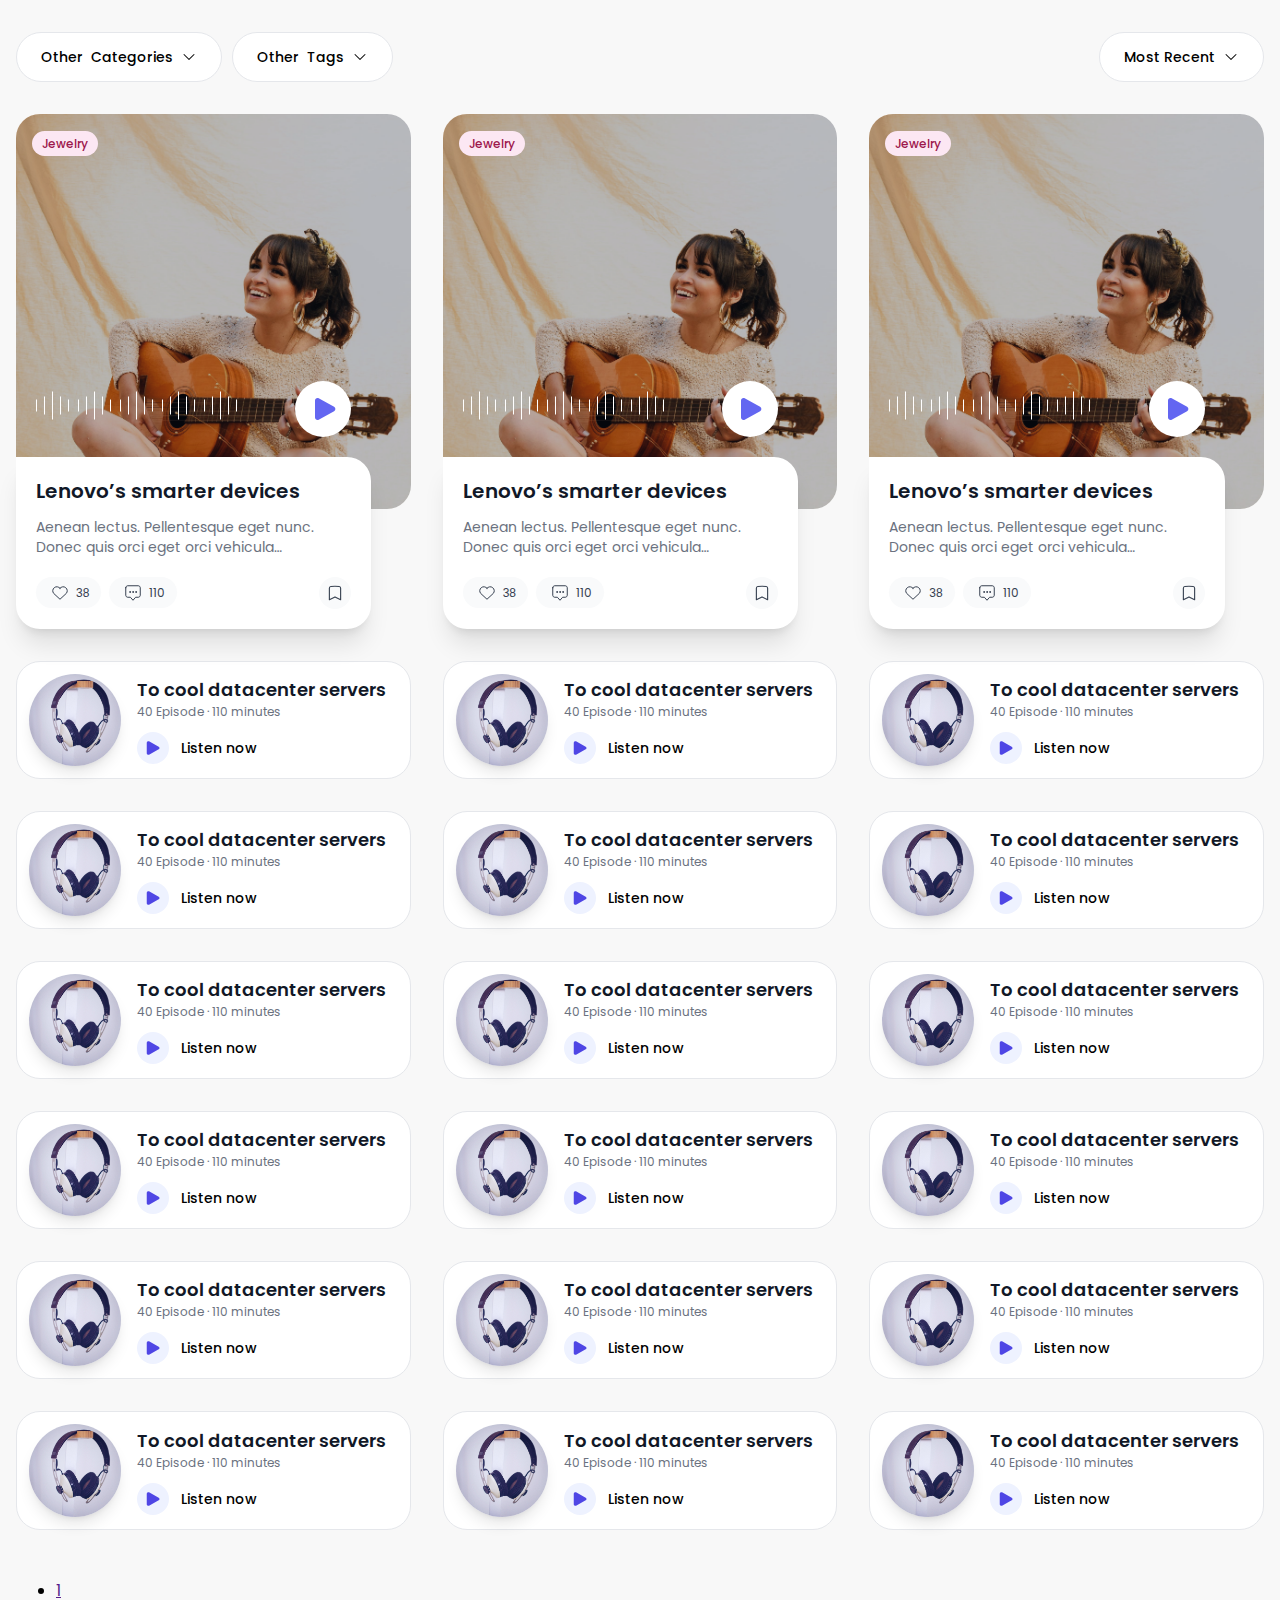
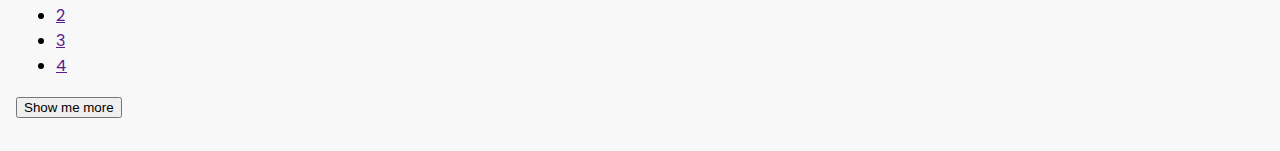
==== commit 6bb37f8f: "Update demo-slug.html" ====
--- a/FirstSections/demo-slug.html
+++ b/FirstSections/demo-slug.html
@@ -1667,17 +1667,17 @@
           <!-- LISTEN GRID -->
           <!-- ############################### -->
 
-          <div class="show_music_footer">
-            <ul class="show_music_pagination">
+          <div class="section_pagination">
+            <ul class="section_pagination_list">
               <li>
-                <a href="" class="show_music_pg_n show_music_pg_n-active">1</a>
+                <a href="" class="section_pagination_page section_pagination_page-active">1</a>
               </li>
-              <li><a href="" class="show_music_pg_n">2</a></li>
-              <li><a href="" class="show_music_pg_n">3</a></li>
-              <li><a href="" class="show_music_pg_n">4</a></li>
+              <li><a href="" class="section_pagination_page">2</a></li>
+              <li><a href="" class="section_pagination_page">3</a></li>
+              <li><a href="" class="section_pagination_page">4</a></li>
             </ul>
 
-            <button class="show_music_show">Show me more</button>
+            <button class="section_pagination_show_more">Show me more</button>
           </div>
         </div>
       </div>
--- a/styles/styles.css
+++ b/styles/styles.css
@@ -289,8 +289,8 @@
 .header_icon_main,
 .header_icon_menu span {
   text-decoration: none;
-  width: 49px;
-  height: 50px;
+  width: 2.5rem;
+  height: 2.5rem;
   display: flex;
   justify-content: center;
   align-items: center;
@@ -953,6 +953,89 @@
   bottom: 0;
   width: 11rem;
   background-image: linear-gradient(to right, #000, transparent);
+}
+
+.video_modal {
+  position: fixed;
+  z-index: 20;
+  top: 0;
+  bottom: 0;
+  left: 0;
+  right: 0;
+  background-color: rgba(17, 24, 39, 0.5);
+  visibility: visible;
+  opacity: 1;
+  display: flex;
+  justify-content: center;
+  align-items: center;
+  padding: 1rem;
+  opacity: 0;
+  visibility: hidden;
+}
+
+.video_modal.open_video_modal {
+  opacity: 1;
+  visibility: visible;
+}
+
+.video_modal_content {
+  background-color: #ffffff;
+  border-radius: 1rem;
+  padding: 0 !important;
+  max-width: 1280px;
+  width: 100vw;
+  max-height: 90vh;
+  overflow-y: hidden;
+  display: flex;
+  flex-direction: column;
+}
+
+.video_modal_header {
+  position: relative;
+  padding: 1.25rem 1.5rem;
+  text-align: center;
+  border-bottom: 1px solid var(--neutral-100);
+}
+
+#video_modal_btn-close {
+  position: absolute;
+  left: 1.5rem;
+  top: 17%;
+  color: var(--neutral-700);
+  border-radius: 9999px;
+  display: flex;
+  justify-content: center;
+  align-items: center;
+  width: 2rem;
+  height: 2rem;
+  cursor: pointer;
+  background: transparent;
+  border: none;
+}
+
+#video_modal_btn-close:hover {
+  background-color: var(--neutral-100);
+}
+
+#video_modal_btn-close svg {
+  width: 1.25rem;
+  height: 1.25rem;
+}
+
+.video_modal_main {
+  padding: 2px;
+  position: relative;
+  width: 100%;
+  height: 0;
+  padding-bottom: 55%;
+}
+
+.video_modal_main iframe {
+  position: absolute;
+  left: 0;
+  top: 0;
+  width: 100%;
+  height: 100%;
 }
 /* HERO */
 /* ********************************** */
@@ -3042,7 +3125,7 @@
   /* ********************************** */
   /* SECTION LISTEN */
   .section_listen_grid {
-    grid-template-columns: repeat(2, minmax(0, 1fr));
+    grid-template-columns: repeat(1, minmax(0, 1fr));
   }
   /* SECTION LISTEN */
   /* ********************************** */
@@ -3080,6 +3163,10 @@
 
   .footer_col-main .footer_col:nth-child(2) {
     grid-column: span 1 / span 1;
+  }
+
+  .footer_social {
+    gap: 0;
   }
   /* FOOTER */
   /* ********************************** */
@@ -3268,6 +3355,16 @@
   .header_icon_menu span:hover {
     background-color: transparent;
   }
+
+  /* HEADER MENU TOP - LOGO*/
+  .header_wrapper .logo {
+    padding-top: 6px;
+    padding-left: 25px;
+  }
+
+  .header_btn {
+    padding-left: 5px;
+  }
   /* GLOBALS */
   /* ********************************** */
   /* ********************************** */
@@ -3302,6 +3399,18 @@
   .show_music_sub_h {
     border-bottom: 1px solid var(--neutral-300);
     padding-bottom: 0.8rem;
+  }
+
+  .show_music_footer {
+    display: block;
+  }
+
+  .show_music_show {
+    width: 100%;
+    margin-top: 1.25rem;
+    font-size: 0.875rem;
+    line-height: 1.25rem;
+    padding: 0.75rem 1rem;
   }
   /* SHOW MUSIC */
   /* ********************************** */
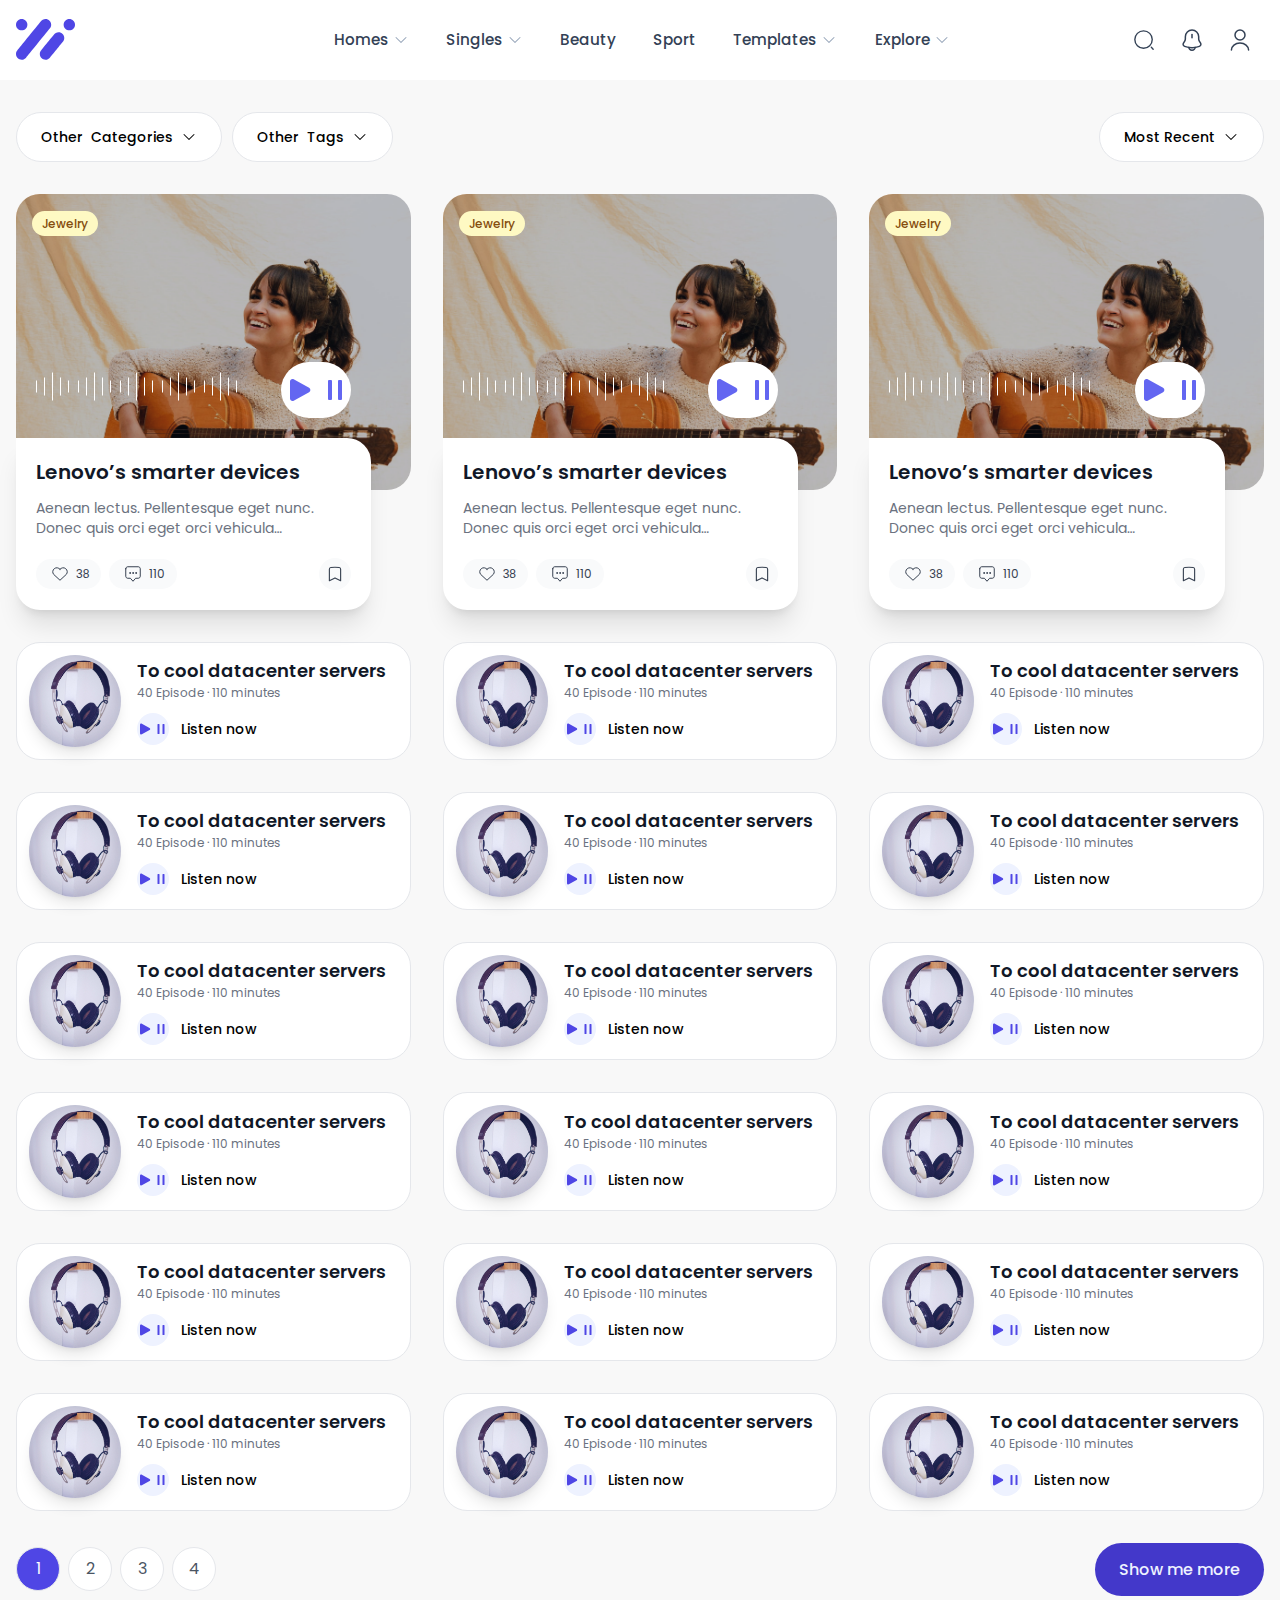
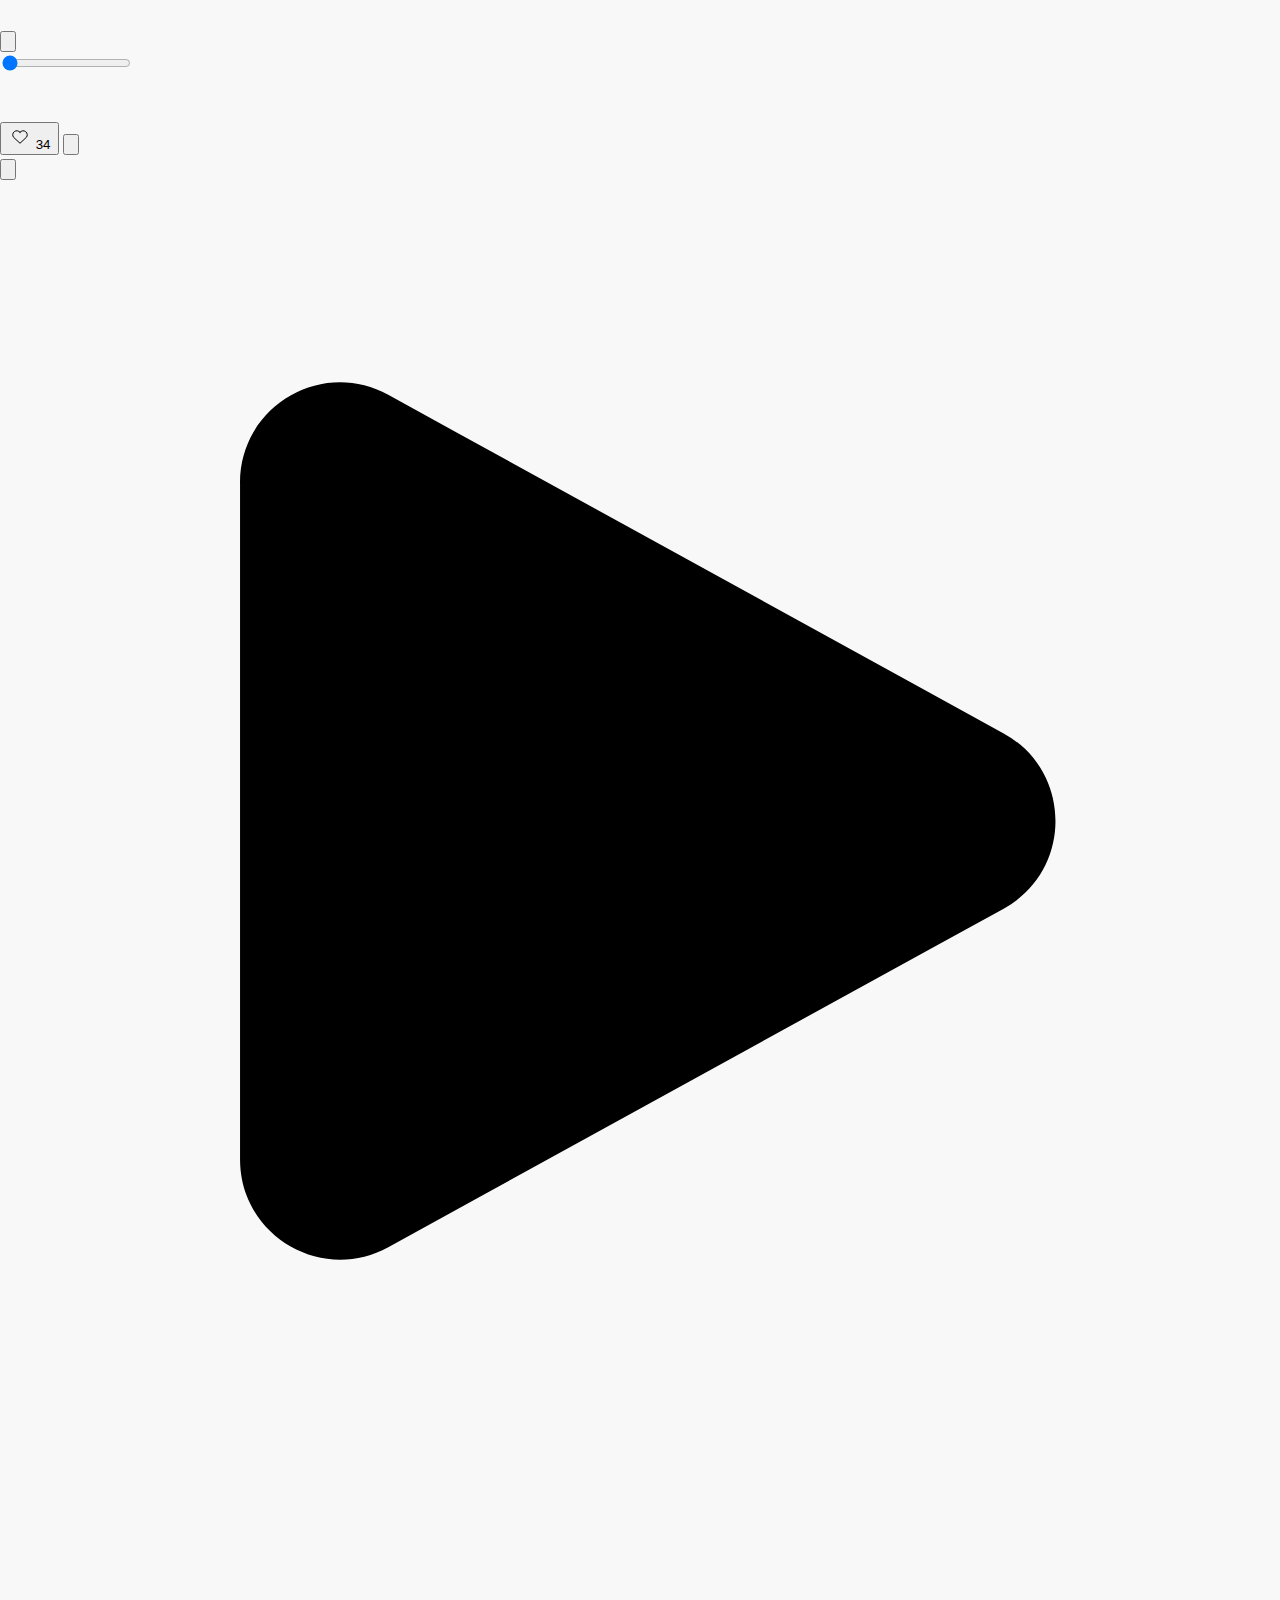
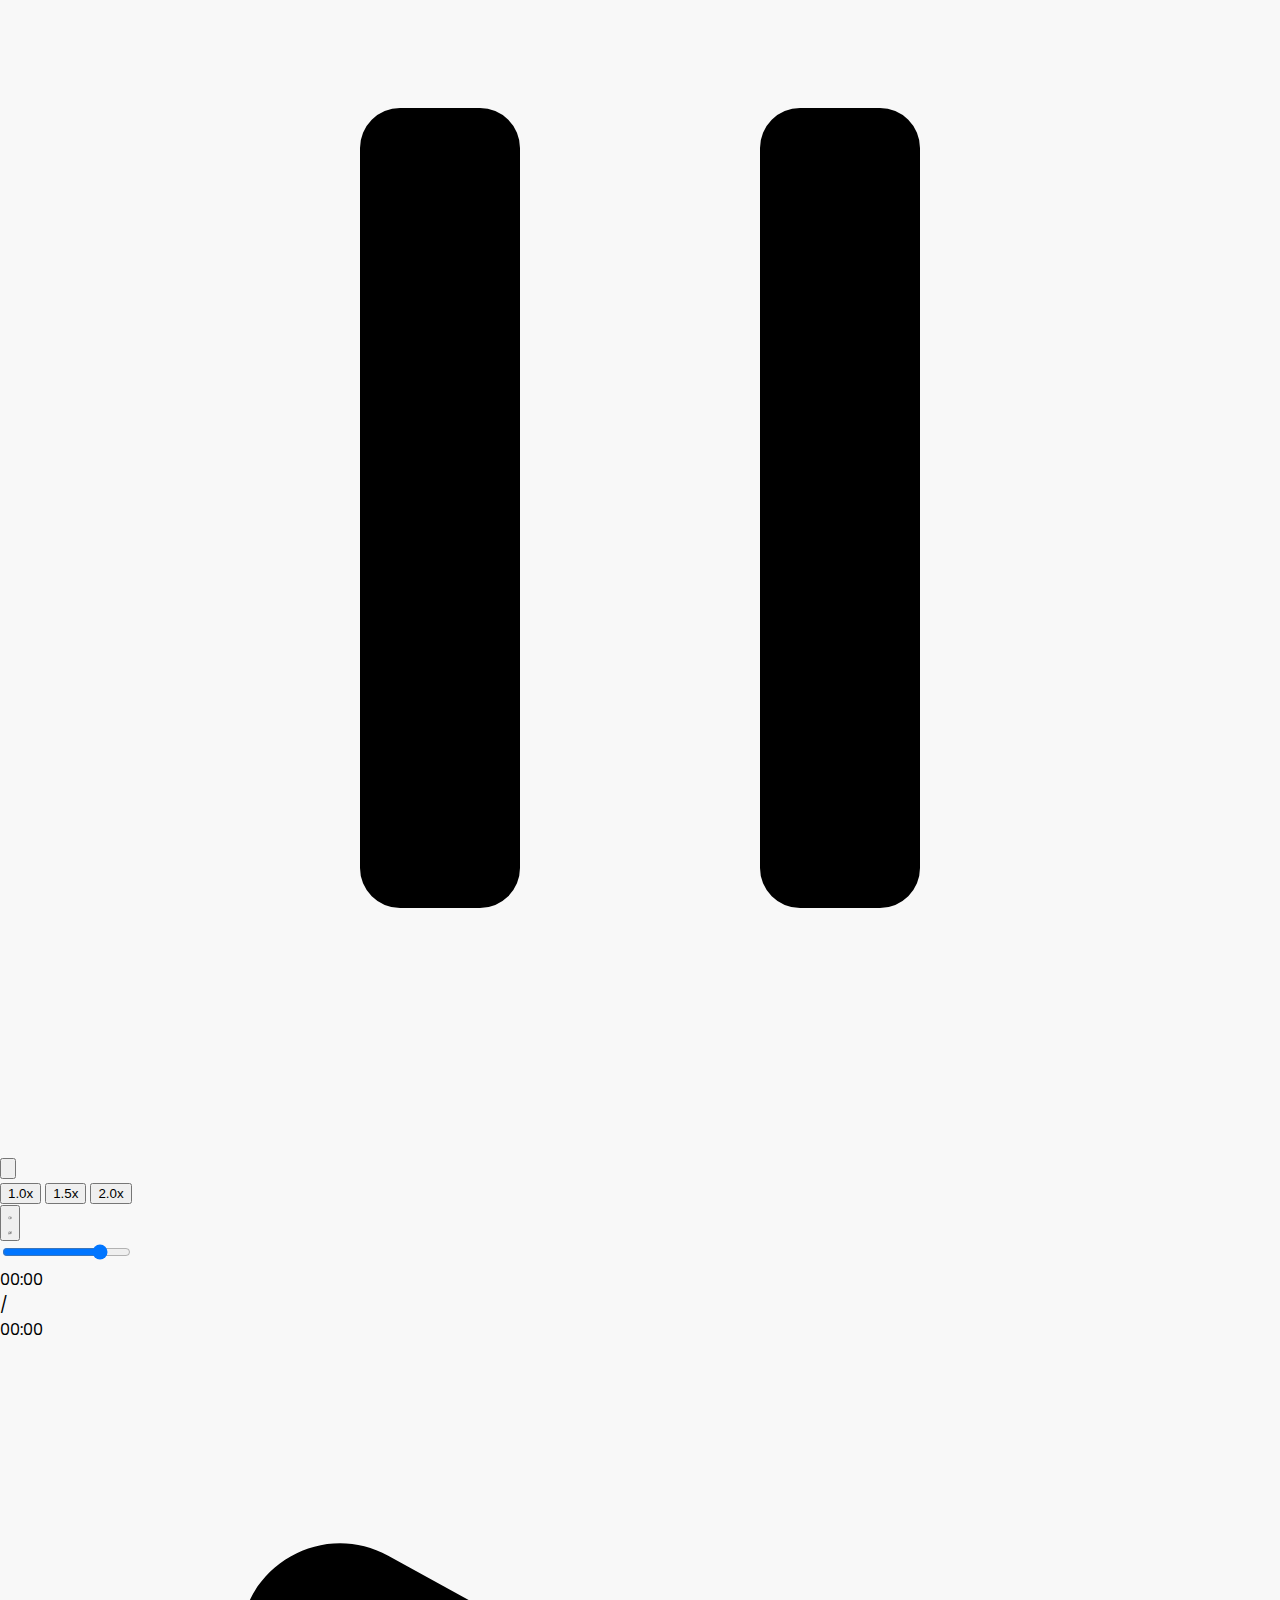
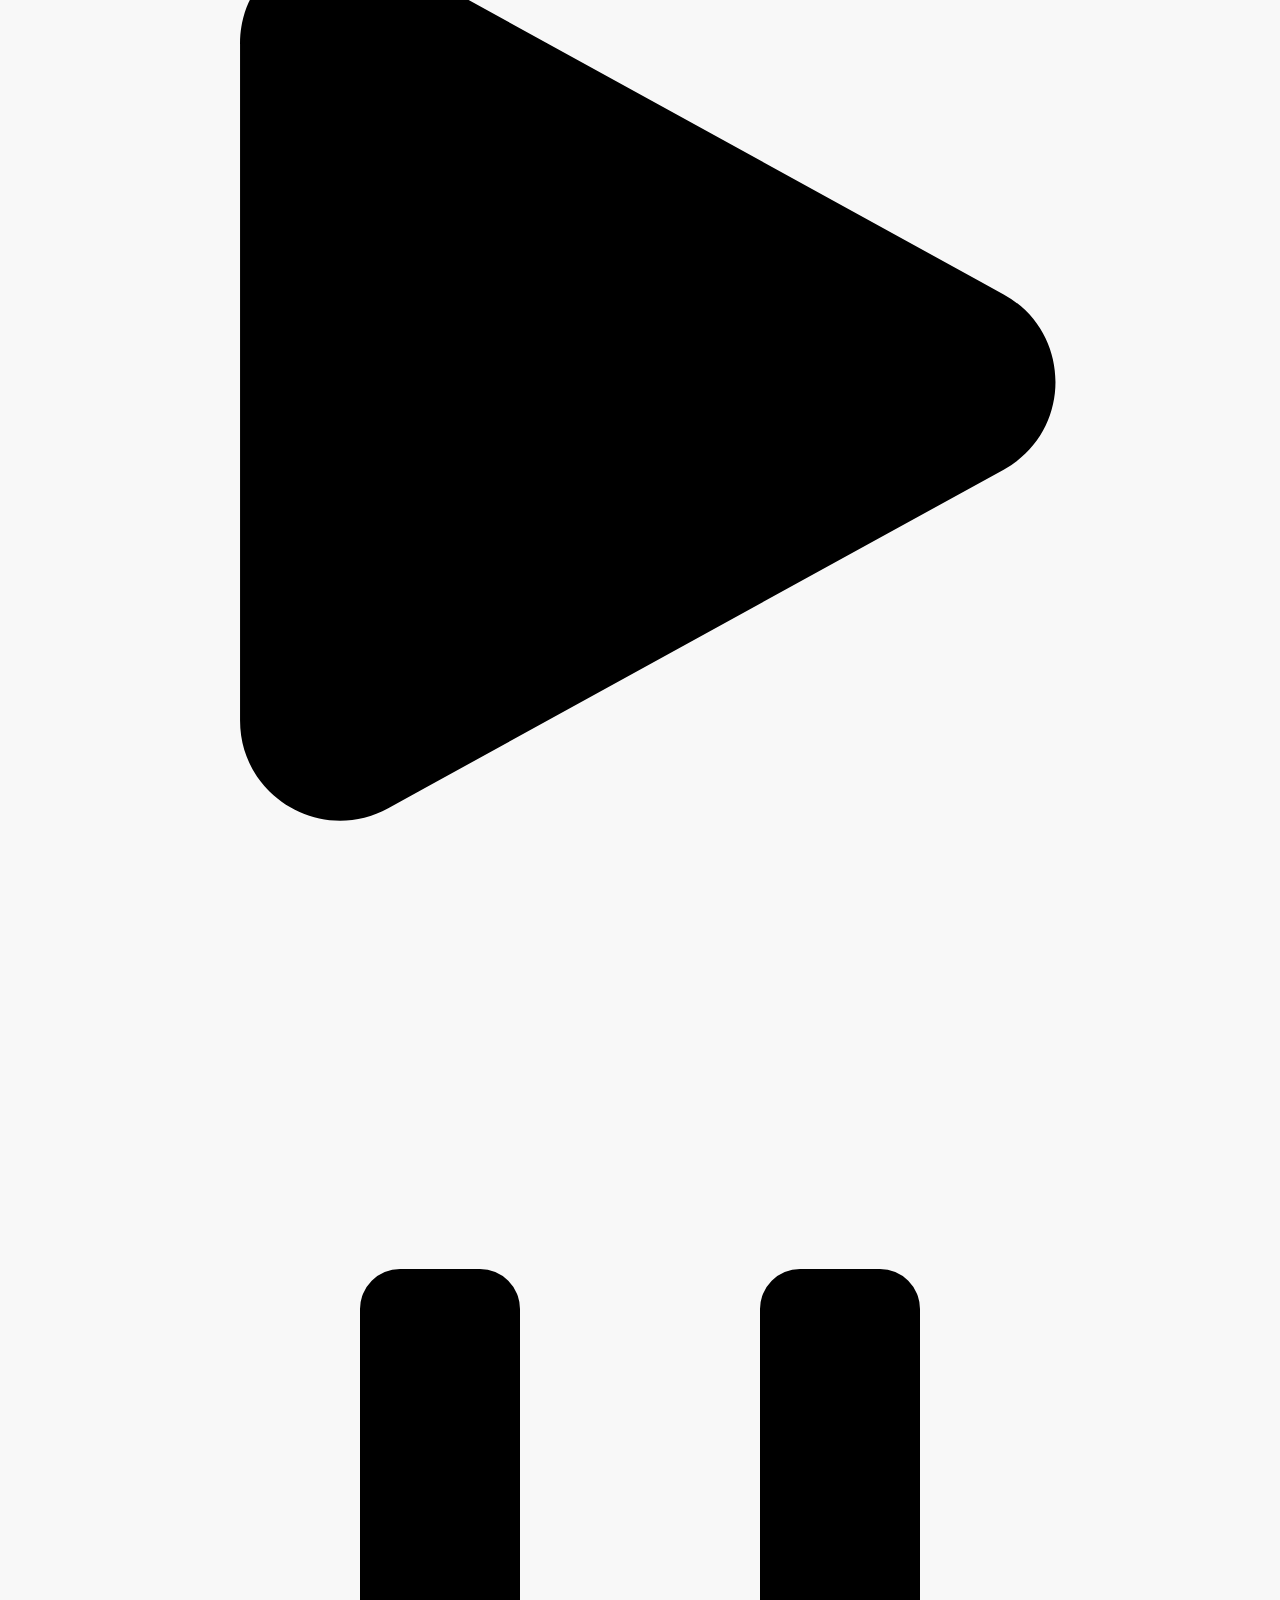
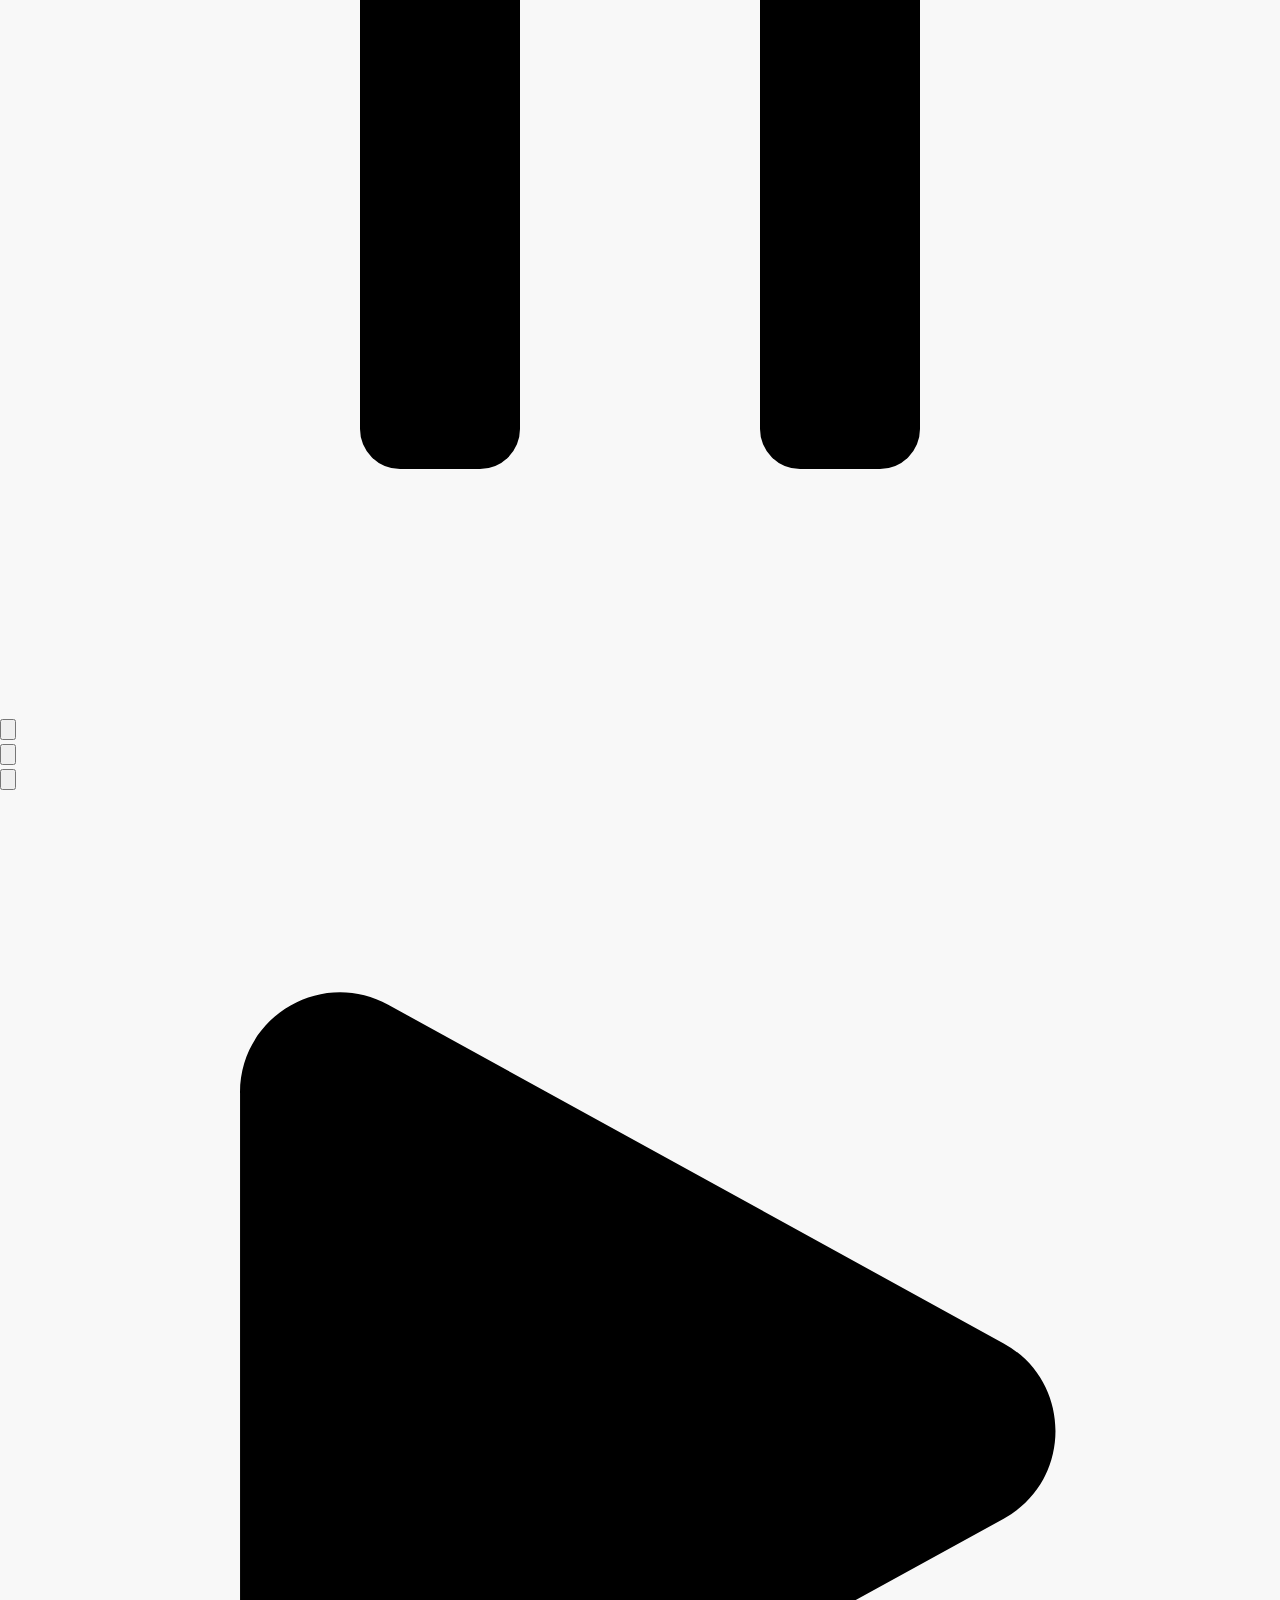
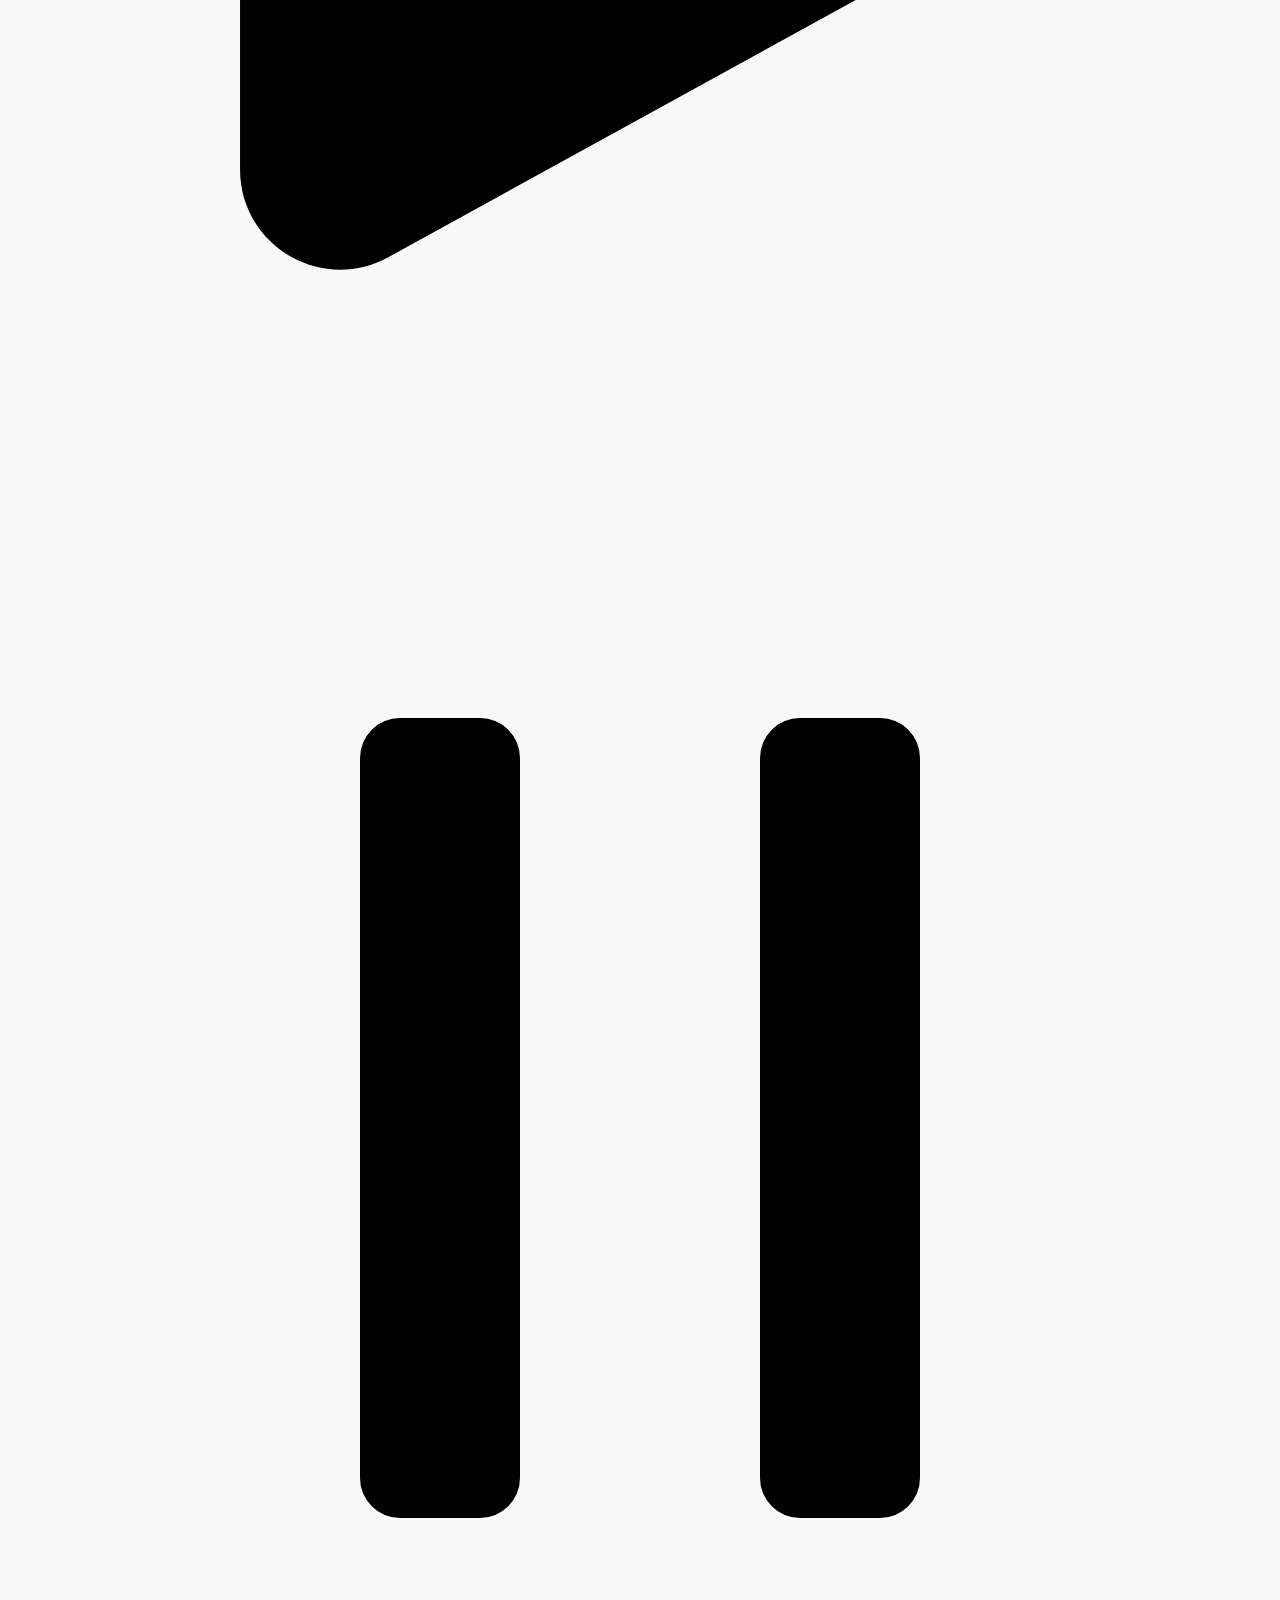
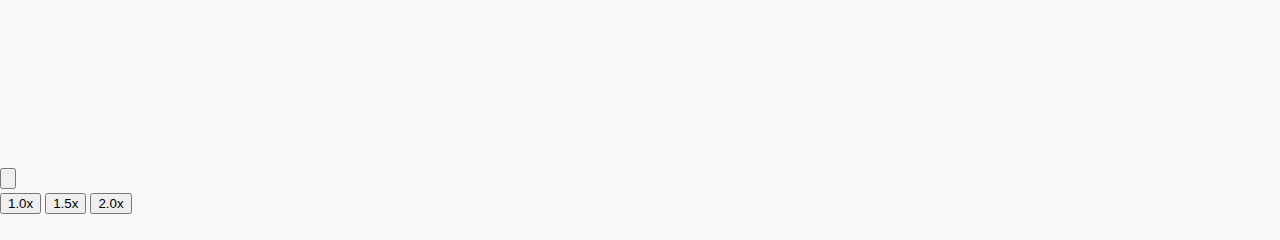
==== commit 4b1d204f: "Add files via upload" ====
--- a/FirstSections/demo-slug.html
+++ b/FirstSections/demo-slug.html
@@ -7,6 +7,1254 @@
     <link rel="stylesheet" href="../styles/styles.css" />
   </head>
   <body>
+    <!-- ######################## -->
+    <!-- ######################## -->
+    <!-- HEADER -->
+    <header>
+      <div class="global_wrapper">
+        <div class="header_wrapper">
+          <div class="header_menu_btn">
+            <button class="header_btn" id="header_btn-open">
+              <svg
+                xmlns="http://www.w3.org/2000/svg"
+                class="h-7 w-7"
+                viewBox="0 0 20 20"
+                fill="currentColor"
+              >
+                <path
+                  fill-rule="evenodd"
+                  d="M3 5a1 1 0 011-1h12a1 1 0 110 2H4a1 1 0 01-1-1zM3 10a1 1 0 011-1h12a1 1 0 110 2H4a1 1 0 01-1-1zM3 15a1 1 0 011-1h12a1 1 0 110 2H4a1 1 0 01-1-1z"
+                  clip-rule="evenodd"
+                ></path>
+              </svg>
+            </button>
+          </div>
+
+          <div class="logo">
+            <a class="" href="/"
+              ><svg
+                width="59"
+                height="41"
+                viewBox="0 0 59 41"
+                fill="none"
+                xmlns="http://www.w3.org/2000/svg"
+              >
+                <path
+                  d="M33.5224 9.69455C34.547 8.66632 35.1818 7.24829 35.1818 5.68181C35.1818 2.54402 32.6378 0 29.5 0C27.516 0 25.7721 1.01857 24.7559 2.55971C24.4868 2.83004 1.8706 30.7044 1.65941 31.0255C0.633591 32.0525 0 33.4705 0 35.037C0 38.1748 2.54281 40.7188 5.6806 40.7188C7.66464 40.7188 9.40853 39.7002 10.4247 38.1591C10.695 37.8888 33.3112 10.0144 33.5224 9.69455Z"
+                  fill="currentColor"
+                ></path>
+                <path
+                  d="M46.6081 22.9203C47.6363 21.8921 48.2723 20.4728 48.2723 18.904C48.2723 15.7662 45.7283 13.2221 42.5905 13.2221C40.6065 13.2221 38.8614 14.2419 37.8452 15.7831C37.5737 16.0558 25.6948 30.6972 25.4824 31.0206C24.4541 32.0489 23.8193 33.4681 23.8193 35.037C23.8193 38.1748 26.3621 40.7188 29.4999 40.7188C31.484 40.7188 33.2291 39.699 34.2452 38.1579C34.5168 37.8851 46.3957 23.2437 46.6081 22.9203Z"
+                  fill="currentColor"
+                ></path>
+                <path
+                  d="M59.0001 5.68181C59.0001 8.81959 56.4573 11.3636 53.3195 11.3636C50.1817 11.3636 47.6377 8.81959 47.6377 5.68181C47.6377 2.54402 50.1817 0 53.3195 0C56.4573 0 59.0001 2.54402 59.0001 5.68181Z"
+                  fill="currentColor"
+                ></path>
+                <path
+                  d="M11.3624 5.68181C11.3624 8.81959 8.81838 11.3636 5.6806 11.3636C2.54281 11.3636 0 8.81959 0 5.68181C0 2.54402 2.54281 0 5.6806 0C8.81838 0 11.3624 2.54402 11.3624 5.68181Z"
+                  fill="currentColor"
+                ></path></svg
+            ></a>
+          </div>
+
+          <div class="header_main_section" id="header_menu">
+            <div class="section_hide-desktop header_main_shadow"></div>
+
+            <div class="header_main_content">
+              <div class="section_hide-desktop header_main_info">
+                <button class="header_btn_close" id="header_btn-close">
+                  <svg
+                    xmlns="http://www.w3.org/2000/svg"
+                    viewBox="0 0 24 24"
+                    fill="currentColor"
+                    aria-hidden="true"
+                    class="w-5 h-5"
+                  >
+                    <path
+                      fill-rule="evenodd"
+                      d="M5.47 5.47a.75.75 0 011.06 0L12 10.94l5.47-5.47a.75.75 0 111.06 1.06L13.06 12l5.47 5.47a.75.75 0 11-1.06 1.06L12 13.06l-5.47 5.47a.75.75 0 01-1.06-1.06L10.94 12 5.47 6.53a.75.75 0 010-1.06z"
+                      clip-rule="evenodd"
+                    ></path>
+                  </svg>
+                </button>
+
+                <div class="logo header_menu_logo">
+                  <a class="" href="/"
+                    ><svg
+                      width="59"
+                      height="41"
+                      viewBox="0 0 59 41"
+                      fill="none"
+                      xmlns="http://www.w3.org/2000/svg"
+                    >
+                      <path
+                        d="M33.5224 9.69455C34.547 8.66632 35.1818 7.24829 35.1818 5.68181C35.1818 2.54402 32.6378 0 29.5 0C27.516 0 25.7721 1.01857 24.7559 2.55971C24.4868 2.83004 1.8706 30.7044 1.65941 31.0255C0.633591 32.0525 0 33.4705 0 35.037C0 38.1748 2.54281 40.7188 5.6806 40.7188C7.66464 40.7188 9.40853 39.7002 10.4247 38.1591C10.695 37.8888 33.3112 10.0144 33.5224 9.69455Z"
+                        fill="currentColor"
+                      ></path>
+                      <path
+                        d="M46.6081 22.9203C47.6363 21.8921 48.2723 20.4728 48.2723 18.904C48.2723 15.7662 45.7283 13.2221 42.5905 13.2221C40.6065 13.2221 38.8614 14.2419 37.8452 15.7831C37.5737 16.0558 25.6948 30.6972 25.4824 31.0206C24.4541 32.0489 23.8193 33.4681 23.8193 35.037C23.8193 38.1748 26.3621 40.7188 29.4999 40.7188C31.484 40.7188 33.2291 39.699 34.2452 38.1579C34.5168 37.8851 46.3957 23.2437 46.6081 22.9203Z"
+                        fill="currentColor"
+                      ></path>
+                      <path
+                        d="M59.0001 5.68181C59.0001 8.81959 56.4573 11.3636 53.3195 11.3636C50.1817 11.3636 47.6377 8.81959 47.6377 5.68181C47.6377 2.54402 50.1817 0 53.3195 0C56.4573 0 59.0001 2.54402 59.0001 5.68181Z"
+                        fill="currentColor"
+                      ></path>
+                      <path
+                        d="M11.3624 5.68181C11.3624 8.81959 8.81838 11.3636 5.6806 11.3636C2.54281 11.3636 0 8.81959 0 5.68181C0 2.54402 2.54281 0 5.6806 0C8.81838 0 11.3624 2.54402 11.3624 5.68181Z"
+                        fill="currentColor"
+                      ></path></svg
+                  ></a>
+                </div>
+
+                <p>
+                  Discover the most outstanding articles on all topics of life.
+                  Write your stories and share them
+                </p>
+
+                <ul class="header_main_info_social">
+                  <li>
+                    <a href="#" class="header_main_info_social_link">
+                      <svg
+                        class="w-5 h-5"
+                        viewBox="0 0 48 48"
+                        fill="none"
+                        xmlns="http://www.w3.org/2000/svg"
+                      >
+                        <g clip-path="url(#clip0_17_61)">
+                          <path
+                            d="M48 24C48 10.7452 37.2548 0 24 0C10.7452 0 0 10.7452 0 24C0 35.9789 8.77641 45.908 20.25 47.7084V30.9375H14.1562V24H20.25V18.7125C20.25 12.6975 23.8331 9.375 29.3152 9.375C31.9402 9.375 34.6875 9.84375 34.6875 9.84375V15.75H31.6613C28.68 15.75 27.75 17.6002 27.75 19.5V24H34.4062L33.3422 30.9375H27.75V47.7084C39.2236 45.908 48 35.9789 48 24Z"
+                            fill="currentColor"
+                          ></path>
+                        </g>
+                      </svg>
+                    </a>
+                  </li>
+
+                  <li>
+                    <a href="#" class="header_main_info_social_link">
+                      <svg
+                        class="w-5 h-5"
+                        viewBox="0 0 48 48"
+                        fill="none"
+                        xmlns="http://www.w3.org/2000/svg"
+                      >
+                        <g clip-path="url(#clip0_17_80)">
+                          <path
+                            d="M15.1003 43.5C33.2091 43.5 43.1166 28.4935 43.1166 15.4838C43.1166 15.0619 43.1072 14.6307 43.0884 14.2088C45.0158 12.815 46.679 11.0886 48 9.11066C46.205 9.90926 44.2993 10.4308 42.3478 10.6575C44.4026 9.42588 45.9411 7.491 46.6781 5.21159C44.7451 6.35718 42.6312 7.16528 40.4269 7.60128C38.9417 6.02318 36.978 4.97829 34.8394 4.62816C32.7008 4.27803 30.5064 4.64216 28.5955 5.66425C26.6846 6.68635 25.1636 8.30947 24.2677 10.2827C23.3718 12.2559 23.1509 14.4693 23.6391 16.5807C19.725 16.3842 15.8959 15.3675 12.4 13.5963C8.90405 11.825 5.81939 9.33893 3.34594 6.29909C2.0888 8.46655 1.70411 11.0314 2.27006 13.4722C2.83601 15.9131 4.31013 18.047 6.39281 19.44C4.82926 19.3904 3.29995 18.9694 1.93125 18.2119V18.3338C1.92985 20.6084 2.7162 22.8132 4.15662 24.5736C5.59704 26.334 7.60265 27.5412 9.8325 27.99C8.38411 28.3863 6.86396 28.4441 5.38969 28.1588C6.01891 30.1149 7.24315 31.8258 8.89154 33.0527C10.5399 34.2796 12.5302 34.9613 14.5847 35.0025C11.0968 37.7423 6.78835 39.2283 2.35313 39.2213C1.56657 39.2201 0.780798 39.1719 0 39.0769C4.50571 41.9676 9.74706 43.5028 15.1003 43.5Z"
+                            fill="currentColor"
+                          ></path>
+                        </g>
+                      </svg>
+                    </a>
+                  </li>
+
+                  <li>
+                    <a href="#" class="header_main_info_social_link">
+                      <svg
+                        class="w-5 h-5"
+                        viewBox="0 0 48 48"
+                        fill="none"
+                        xmlns="http://www.w3.org/2000/svg"
+                      >
+                        <g clip-path="url(#clip0_17_68)">
+                          <path
+                            d="M44.4469 0H3.54375C1.58437 0 0 1.54688 0 3.45938V44.5312C0 46.4437 1.58437 48 3.54375 48H44.4469C46.4062 48 48 46.4438 48 44.5406V3.45938C48 1.54688 46.4062 0 44.4469 0ZM14.2406 40.9031H7.11563V17.9906H14.2406V40.9031ZM10.6781 14.8688C8.39062 14.8688 6.54375 13.0219 6.54375 10.7437C6.54375 8.46562 8.39062 6.61875 10.6781 6.61875C12.9563 6.61875 14.8031 8.46562 14.8031 10.7437C14.8031 13.0125 12.9563 14.8688 10.6781 14.8688ZM40.9031 40.9031H33.7875V29.7656C33.7875 27.1125 33.7406 23.6906 30.0844 23.6906C26.3812 23.6906 25.8187 26.5875 25.8187 29.5781V40.9031H18.7125V17.9906H25.5375V21.1219H25.6312C26.5781 19.3219 28.9031 17.4188 32.3625 17.4188C39.5719 17.4188 40.9031 22.1625 40.9031 28.3313V40.9031Z"
+                            fill="currentColor"
+                          ></path>
+                        </g>
+                      </svg>
+                    </a>
+                  </li>
+
+                  <li>
+                    <a href="#" class="header_main_info_social_link">
+                      <svg
+                        class="w-5 h-5"
+                        viewBox="0 0 48 48"
+                        fill="none"
+                        xmlns="http://www.w3.org/2000/svg"
+                      >
+                        <g clip-path="url(#clip0_17_63)">
+                          <path
+                            d="M24 4.32187C30.4125 4.32187 31.1719 4.35 33.6938 4.4625C36.0375 4.56562 37.3031 4.95938 38.1469 5.2875C39.2625 5.71875 40.0688 6.24375 40.9031 7.07812C41.7469 7.92188 42.2625 8.71875 42.6938 9.83438C43.0219 10.6781 43.4156 11.9531 43.5188 14.2875C43.6313 16.8187 43.6594 17.5781 43.6594 23.9813C43.6594 30.3938 43.6313 31.1531 43.5188 33.675C43.4156 36.0188 43.0219 37.2844 42.6938 38.1281C42.2625 39.2438 41.7375 40.05 40.9031 40.8844C40.0594 41.7281 39.2625 42.2438 38.1469 42.675C37.3031 43.0031 36.0281 43.3969 33.6938 43.5C31.1625 43.6125 30.4031 43.6406 24 43.6406C17.5875 43.6406 16.8281 43.6125 14.3063 43.5C11.9625 43.3969 10.6969 43.0031 9.85313 42.675C8.7375 42.2438 7.93125 41.7188 7.09688 40.8844C6.25313 40.0406 5.7375 39.2438 5.30625 38.1281C4.97813 37.2844 4.58438 36.0094 4.48125 33.675C4.36875 31.1438 4.34063 30.3844 4.34063 23.9813C4.34063 17.5688 4.36875 16.8094 4.48125 14.2875C4.58438 11.9437 4.97813 10.6781 5.30625 9.83438C5.7375 8.71875 6.2625 7.9125 7.09688 7.07812C7.94063 6.23438 8.7375 5.71875 9.85313 5.2875C10.6969 4.95938 11.9719 4.56562 14.3063 4.4625C16.8281 4.35 17.5875 4.32187 24 4.32187ZM24 0C17.4844 0 16.6688 0.028125 14.1094 0.140625C11.5594 0.253125 9.80625 0.665625 8.2875 1.25625C6.70312 1.875 5.3625 2.69062 4.03125 4.03125C2.69063 5.3625 1.875 6.70313 1.25625 8.27813C0.665625 9.80625 0.253125 11.55 0.140625 14.1C0.028125 16.6687 0 17.4844 0 24C0 30.5156 0.028125 31.3312 0.140625 33.8906C0.253125 36.4406 0.665625 38.1938 1.25625 39.7125C1.875 41.2969 2.69063 42.6375 4.03125 43.9688C5.3625 45.3 6.70313 46.125 8.27813 46.7344C9.80625 47.325 11.55 47.7375 14.1 47.85C16.6594 47.9625 17.475 47.9906 23.9906 47.9906C30.5063 47.9906 31.3219 47.9625 33.8813 47.85C36.4313 47.7375 38.1844 47.325 39.7031 46.7344C41.2781 46.125 42.6188 45.3 43.95 43.9688C45.2812 42.6375 46.1063 41.2969 46.7156 39.7219C47.3063 38.1938 47.7188 36.45 47.8313 33.9C47.9438 31.3406 47.9719 30.525 47.9719 24.0094C47.9719 17.4938 47.9438 16.6781 47.8313 14.1188C47.7188 11.5688 47.3063 9.81563 46.7156 8.29688C46.125 6.70312 45.3094 5.3625 43.9688 4.03125C42.6375 2.7 41.2969 1.875 39.7219 1.26562C38.1938 0.675 36.45 0.2625 33.9 0.15C31.3313 0.028125 30.5156 0 24 0Z"
+                            fill="currentColor"
+                          ></path>
+                          <path
+                            d="M24 11.6719C17.1938 11.6719 11.6719 17.1938 11.6719 24C11.6719 30.8062 17.1938 36.3281 24 36.3281C30.8062 36.3281 36.3281 30.8062 36.3281 24C36.3281 17.1938 30.8062 11.6719 24 11.6719ZM24 31.9969C19.5844 31.9969 16.0031 28.4156 16.0031 24C16.0031 19.5844 19.5844 16.0031 24 16.0031C28.4156 16.0031 31.9969 19.5844 31.9969 24C31.9969 28.4156 28.4156 31.9969 24 31.9969Z"
+                            fill="currentColor"
+                          ></path>
+                          <path
+                            d="M39.6937 11.1843C39.6937 12.778 38.4 14.0624 36.8156 14.0624C35.2219 14.0624 33.9375 12.7687 33.9375 11.1843C33.9375 9.59053 35.2313 8.30615 36.8156 8.30615C38.4 8.30615 39.6937 9.5999 39.6937 11.1843Z"
+                            fill="currentColor"
+                          ></path>
+                        </g>
+                      </svg>
+                    </a>
+                  </li>
+
+                  <li>
+                    <button class="header_main_info_change_mode change_theme">
+                      <svg
+                        xmlns="http://www.w3.org/2000/svg"
+                        fill="none"
+                        viewBox="0 0 24 24"
+                        stroke-width="1.5"
+                        stroke="currentColor"
+                        aria-hidden="true"
+                        class="w-7 h-7"
+                      >
+                        <path
+                          stroke-linecap="round"
+                          stroke-linejoin="round"
+                          d="M12 3v2.25m6.364.386l-1.591 1.591M21 12h-2.25m-.386 6.364l-1.591-1.591M12 18.75V21m-4.773-4.227l-1.591 1.591M5.25 12H3m4.227-4.773L5.636 5.636M15.75 12a3.75 3.75 0 11-7.5 0 3.75 3.75 0 017.5 0z"
+                        ></path>
+                      </svg>
+                      <svg
+                        xmlns="http://www.w3.org/2000/svg"
+                        viewBox="0 0 24 24"
+                        fill="currentColor"
+                        aria-hidden="true"
+                        class="w-7 h-7"
+                      >
+                        <path
+                          fill-rule="evenodd"
+                          d="M9.528 1.718a.75.75 0 01.162.819A8.97 8.97 0 009 6a9 9 0 009 9 8.97 8.97 0 003.463-.69.75.75 0 01.981.98 10.503 10.503 0 01-9.694 6.46c-5.799 0-10.5-4.701-10.5-10.5 0-4.368 2.667-8.112 6.46-9.694a.75.75 0 01.818.162z"
+                          clip-rule="evenodd"
+                        ></path>
+                      </svg>
+                    </button>
+                  </li>
+                </ul>
+
+                <form action="" method="POST" class="header_main_info_form">
+                  <div class="header_main_info_mask">
+                    <svg
+                      width="22"
+                      height="22"
+                      viewBox="0 0 24 24"
+                      fill="none"
+                      xmlns="http://www.w3.org/2000/svg"
+                    >
+                      <path
+                        d="M11.5 21C16.7467 21 21 16.7467 21 11.5C21 6.25329 16.7467 2 11.5 2C6.25329 2 2 6.25329 2 11.5C2 16.7467 6.25329 21 11.5 21Z"
+                        stroke="currentColor"
+                        stroke-width="1.5"
+                        stroke-linecap="round"
+                        stroke-linejoin="round"
+                      ></path>
+                      <path
+                        d="M22 22L20 20"
+                        stroke="currentColor"
+                        stroke-width="1.5"
+                        stroke-linecap="round"
+                        stroke-linejoin="round"
+                      ></path></svg
+                    ><input
+                      placeholder="Type and press enter"
+                      class=""
+                      type="search"
+                    />
+                  </div>
+                </form>
+              </div>
+
+              <div class="header_main_menu">
+                <nav class="header_main_menu_nav">
+                  <li>
+                    <div class="header_menu_item">
+                      <a href="#" class="header_main_menu_link">
+                        <span class="header_main_menu_text">Homes</span>
+
+                        <span class="header_main_menu_arrow">
+                          <svg
+                            xmlns="http://www.w3.org/2000/svg"
+                            viewBox="0 0 24 24"
+                            fill="currentColor"
+                            aria-hidden="true"
+                            class="ms-1 -me-1 h-4 w-4 text-slate-400"
+                          >
+                            <path
+                              fill-rule="evenodd"
+                              d="M12.53 16.28a.75.75 0 01-1.06 0l-7.5-7.5a.75.75 0 011.06-1.06L12 14.69l6.97-6.97a.75.75 0 111.06 1.06l-7.5 7.5z"
+                              clip-rule="evenodd"
+                            ></path>
+                          </svg>
+                        </span>
+                      </a>
+                    </div>
+
+                    <div class="header_main_subMenu">
+                      <ul>
+                        <li>
+                          <a
+                            href=""
+                            class="header_main_subMenu_link header_main_subMenu_link-active"
+                          >
+                            <span class="header_main_subMenu_text"
+                              >Home page 1</span
+                            >
+                          </a>
+                        </li>
+                        <li>
+                          <a href="" class="header_main_subMenu_link menu_new">
+                            <span class="header_main_subMenu_text"
+                              >Home page 1</span
+                            >
+                          </a>
+                        </li>
+                        <li>
+                          <a href="" class="header_main_subMenu_link">
+                            <span class="header_main_subMenu_text"
+                              >Home page 1</span
+                            >
+                          </a>
+                        </li>
+                        <li>
+                          <a href="" class="header_main_subMenu_link">
+                            <span class="header_main_subMenu_text"
+                              >Home page 1</span
+                            >
+                          </a>
+                        </li>
+                        <li>
+                          <a href="" class="header_main_subMenu_link menu_new">
+                            <span class="header_main_subMenu_text"
+                              >Home page 1</span
+                            >
+                          </a>
+                        </li>
+                        <li>
+                          <a href="" class="header_main_subMenu_link">
+                            <span class="header_main_subMenu_text"
+                              >Home page 1</span
+                            >
+                          </a>
+                        </li>
+                        <li>
+                          <a href="" class="header_main_subMenu_link menu_new">
+                            <span class="header_main_subMenu_text"
+                              >Home page 1</span
+                            >
+                          </a>
+                        </li>
+                      </ul>
+                    </div>
+                  </li>
+
+                  <li>
+                    <div class="header_menu_item">
+                      <a href="#" class="header_main_menu_link">
+                        <span class="header_main_menu_text">Singles</span>
+
+                        <span class="header_main_menu_arrow">
+                          <svg
+                            xmlns="http://www.w3.org/2000/svg"
+                            viewBox="0 0 24 24"
+                            fill="currentColor"
+                            aria-hidden="true"
+                            class="ms-1 -me-1 h-4 w-4 text-slate-400"
+                          >
+                            <path
+                              fill-rule="evenodd"
+                              d="M12.53 16.28a.75.75 0 01-1.06 0l-7.5-7.5a.75.75 0 011.06-1.06L12 14.69l6.97-6.97a.75.75 0 111.06 1.06l-7.5 7.5z"
+                              clip-rule="evenodd"
+                            ></path>
+                          </svg>
+                        </span>
+                      </a>
+                    </div>
+
+                    <div class="header_main_subMenu">
+                      <ul>
+                        <li>
+                          <span class="header_main_subMenu_item">
+                            <a href="" class="header_main_subMenu_link"
+                              >Item #1</a
+                            >
+                          </span>
+                        </li>
+
+                        <li>
+                          <span class="header_main_subMenu_item">
+                            <a href="" class="header_main_subMenu_link"
+                              >Item #2</a
+                            >
+                          </span>
+                        </li>
+
+                        <li>
+                          <span class="header_main_subMenu_item">
+                            <a href="" class="header_main_subMenu_link"
+                              >Item #3</a
+                            >
+                          </span>
+                        </li>
+
+                        <li>
+                          <span class="header_main_subMenu_item">
+                            <a href="" class="header_main_subMenu_link"
+                              >Item #4</a
+                            >
+                          </span>
+                        </li>
+
+                        <li>
+                          <span class="header_main_subMenu_item">
+                            <a href="" class="header_main_subMenu_link"
+                              >Item #5</a
+                            >
+                          </span>
+                        </li>
+
+                        <li>
+                          <span class="header_main_subMenu_item">
+                            <a href="" class="header_main_subMenu_link"
+                              >Item #6</a
+                            >
+                          </span>
+                        </li>
+
+                        <li>
+                          <span class="header_main_subMenu_item">
+                            <a href="" class="header_main_subMenu_link"
+                              >Item #7</a
+                            >
+                          </span>
+                        </li>
+
+                        <li>
+                          <span class="header_main_subMenu_item">
+                            <a href="" class="header_main_subMenu_link"
+                              >Item #8</a
+                            >
+                          </span>
+                        </li>
+                      </ul>
+                    </div>
+                  </li>
+
+                  <li>
+                    <span class="header_main_menu_item">
+                      <a href="" class="header_main_menu_link">Beauty</a>
+                    </span>
+                  </li>
+
+                  <li>
+                    <span class="header_main_menu_item">
+                      <a href="" class="header_main_menu_link">Sport</a>
+                    </span>
+                  </li>
+
+                  <li class="header_main_menu_special">
+                    <div class="header_menu_item">
+                      <a href="#" class="header_main_menu_link">
+                        <span class="header_main_menu_text">Templates</span>
+
+                        <span class="header_main_menu_arrow">
+                          <svg
+                            xmlns="http://www.w3.org/2000/svg"
+                            viewBox="0 0 24 24"
+                            fill="currentColor"
+                            aria-hidden="true"
+                            class="ms-1 -me-1 h-4 w-4 text-slate-400"
+                          >
+                            <path
+                              fill-rule="evenodd"
+                              d="M12.53 16.28a.75.75 0 01-1.06 0l-7.5-7.5a.75.75 0 011.06-1.06L12 14.69l6.97-6.97a.75.75 0 111.06 1.06l-7.5 7.5z"
+                              clip-rule="evenodd"
+                            ></path>
+                          </svg>
+                        </span>
+                      </a>
+                    </div>
+
+                    <div class="header_main_subMenu">
+                      <div class="global_wrapper">
+                        <div class="header_main_special">
+                          <div class="header_main_special_grid">
+                            <div class="header_main_special_col">
+                              <div class="header_menu_item">
+                                <a href="" class="header_main_special_title"
+                                  >Home Page
+                                  <span class="header_main_menu_arrow">
+                                    <svg
+                                      xmlns="http://www.w3.org/2000/svg"
+                                      viewBox="0 0 24 24"
+                                      fill="currentColor"
+                                      aria-hidden="true"
+                                      class="ms-1 -me-1 h-4 w-4 text-slate-400"
+                                    >
+                                      <path
+                                        fill-rule="evenodd"
+                                        d="M12.53 16.28a.75.75 0 01-1.06 0l-7.5-7.5a.75.75 0 011.06-1.06L12 14.69l6.97-6.97a.75.75 0 111.06 1.06l-7.5 7.5z"
+                                        clip-rule="evenodd"
+                                      ></path>
+                                    </svg> </span
+                                ></a>
+                              </div>
+
+                              <ul class="header_main_special_list">
+                                <li class="">
+                                  <a href="/">Home page 1</a>
+                                </li>
+                                <li class="">
+                                  <a href="/home-2">Home page 2</a>
+                                </li>
+                                <li class="">
+                                  <a href="/home-3">Home page 3</a>
+                                </li>
+                                <li class="">
+                                  <a href="/home-4">Home page 4</a>
+                                </li>
+                                <li class="">
+                                  <a href="/home-6">Home page 5</a>
+                                </li>
+                                <li class="menuIsNew">
+                                  <a href="/">Header style 1</a>
+                                </li>
+                                <li class="menuIsNew">
+                                  <a href="/home-2">Header style 2</a>
+                                </li>
+                              </ul>
+                            </div>
+
+                            <div class="header_main_special_col">
+                              <div class="header_menu_item">
+                                <a href="" class="header_main_special_title"
+                                  >Single Pages
+                                  <span class="header_main_menu_arrow">
+                                    <svg
+                                      xmlns="http://www.w3.org/2000/svg"
+                                      viewBox="0 0 24 24"
+                                      fill="currentColor"
+                                      aria-hidden="true"
+                                      class="ms-1 -me-1 h-4 w-4 text-slate-400"
+                                    >
+                                      <path
+                                        fill-rule="evenodd"
+                                        d="M12.53 16.28a.75.75 0 01-1.06 0l-7.5-7.5a.75.75 0 011.06-1.06L12 14.69l6.97-6.97a.75.75 0 111.06 1.06l-7.5 7.5z"
+                                        clip-rule="evenodd"
+                                      ></path>
+                                    </svg> </span
+                                ></a>
+                              </div>
+
+                              <ul class="header_main_special_list">
+                                <li class="">
+                                  <a href="/single/demo-slug">Single page 1</a>
+                                </li>
+                                <li class="">
+                                  <a href="/single-2/demo-slug"
+                                    >Single page 2</a
+                                  >
+                                </li>
+                                <li class="">
+                                  <a href="/single-3/demo-slug"
+                                    >Single page 3</a
+                                  >
+                                </li>
+                                <li class="">
+                                  <a href="/single-4/demo-slug"
+                                    >Single page 4</a
+                                  >
+                                </li>
+                                <li class="">
+                                  <a href="/single-audio/demo-slug"
+                                    >Single Audio</a
+                                  >
+                                </li>
+                                <li class="">
+                                  <a href="/single-video/demo-slug"
+                                    >Single Video</a
+                                  >
+                                </li>
+                                <li class="menuIsNew">
+                                  <a href="/single-gallery/demo-slug"
+                                    >Single Gallery</a
+                                  >
+                                </li>
+                              </ul>
+                            </div>
+
+                            <div class="header_main_special_col">
+                              <div class="header_menu_item">
+                                <a href="" class="header_main_special_title"
+                                  >Archive Pages
+                                  <span class="header_main_menu_arrow">
+                                    <svg
+                                      xmlns="http://www.w3.org/2000/svg"
+                                      viewBox="0 0 24 24"
+                                      fill="currentColor"
+                                      aria-hidden="true"
+                                      class="ms-1 -me-1 h-4 w-4 text-slate-400"
+                                    >
+                                      <path
+                                        fill-rule="evenodd"
+                                        d="M12.53 16.28a.75.75 0 01-1.06 0l-7.5-7.5a.75.75 0 011.06-1.06L12 14.69l6.97-6.97a.75.75 0 111.06 1.06l-7.5 7.5z"
+                                        clip-rule="evenodd"
+                                      ></path>
+                                    </svg> </span
+                                ></a>
+                              </div>
+
+                              <ul class="header_main_special_list">
+                                <li class="">
+                                  <a href="/archive/demo-slug">Category page</a>
+                                </li>
+                                <li class="">
+                                  <a href="/archive-2/demo-slug"
+                                    >Category audio</a
+                                  >
+                                </li>
+                                <li class="">
+                                  <a href="/archive-3/demo-slug"
+                                    >Category videos</a
+                                  >
+                                </li>
+                                <li class="">
+                                  <a href="/search">Search page</a>
+                                </li>
+                                <li class="">
+                                  <a href="/search-2">Search page 2</a>
+                                </li>
+                                <li class="">
+                                  <a href="/author/demo-slug">Author page</a>
+                                </li>
+                              </ul>
+                            </div>
+
+                            <div class="header_main_special_col">
+                              <div class="header_menu_item">
+                                <a href="#" class="header_main_special_title"
+                                  >Other Pages
+                                  <span class="header_main_menu_arrow">
+                                    <svg
+                                      xmlns="http://www.w3.org/2000/svg"
+                                      viewBox="0 0 24 24"
+                                      fill="currentColor"
+                                      aria-hidden="true"
+                                      class="ms-1 -me-1 h-4 w-4 text-slate-400"
+                                    >
+                                      <path
+                                        fill-rule="evenodd"
+                                        d="M12.53 16.28a.75.75 0 01-1.06 0l-7.5-7.5a.75.75 0 011.06-1.06L12 14.69l6.97-6.97a.75.75 0 111.06 1.06l-7.5 7.5z"
+                                        clip-rule="evenodd"
+                                      ></path>
+                                    </svg> </span
+                                ></a>
+                              </div>
+
+                              <ul class="header_main_special_list">
+                                <li class="">
+                                  <a href="/dashboard">Dashboard</a>
+                                </li>
+                                <li class="">
+                                  <a href="/about">About</a>
+                                </li>
+                                <li class="">
+                                  <a href="/contact">Contact us</a>
+                                </li>
+                                <li class="">
+                                  <a href="/login">Login</a>
+                                </li>
+                                <li class="">
+                                  <a href="/signup">Signup</a>
+                                </li>
+                                <li class="">
+                                  <a href="/forgot-pass">Forgot password</a>
+                                </li>
+                                <li class="">
+                                  <a href="/subscription">Subscription</a>
+                                </li>
+                              </ul>
+                            </div>
+                          </div>
+
+                          <div class="header_special_article">
+                            <h3 class="header_special_title">Recent posts</h3>
+                            <div class="header_special_article_grid">
+                              <article>
+                                <div class="header_special_article_img">
+                                  <img
+                                    src="../images/photo-1678720175173-f57e293022e4.jpeg"
+                                    alt=""
+                                  />
+                                </div>
+                                <div class="header_special_article_content">
+                                  <div class="header_special_article_date">
+                                    <time datetime="2023-03-10"
+                                      >Mar 10, 2023</time
+                                    >
+                                    <a href="/archive/demo-slug">Sales</a>
+                                  </div>
+                                  <h4 class="header_special_article_link">
+                                    <a href="/single-gallery/demo-slug">
+                                      <span
+                                        class="header_special_article_mask"
+                                      ></span
+                                      >How to use search engine optimization to
+                                      drive sales
+                                    </a>
+                                  </h4>
+                                  <p class="header_special_article_text">
+                                    Optio cum necessitatibus dolor voluptatum
+                                    provident commodi et.
+                                  </p>
+                                </div>
+                              </article>
+
+                              <article>
+                                <div class="header_special_article_img">
+                                  <img
+                                    src="../images/photo-1678720175173-f57e293022e4.jpeg"
+                                    alt=""
+                                  />
+                                </div>
+                                <div class="header_special_article_content">
+                                  <div class="header_special_article_date">
+                                    <time datetime="2023-03-10"
+                                      >Mar 10, 2023</time
+                                    >
+                                    <a href="/archive/demo-slug">Sales</a>
+                                  </div>
+                                  <h4 class="header_special_article_link">
+                                    <a href="/single-gallery/demo-slug">
+                                      <span
+                                        class="header_special_article_mask"
+                                      ></span
+                                      >How to use search engine optimization to
+                                      drive sales
+                                    </a>
+                                  </h4>
+                                  <p class="header_special_article_text">
+                                    Optio cum necessitatibus dolor voluptatum
+                                    provident commodi et.
+                                  </p>
+                                </div>
+                              </article>
+                            </div>
+                          </div>
+                        </div>
+                      </div>
+                    </div>
+                  </li>
+
+                  <li>
+                    <div class="header_menu_item">
+                      <a href="#" class="header_main_menu_link">
+                        <span class="header_main_menu_text">Explore</span>
+
+                        <span class="header_main_menu_arrow">
+                          <svg
+                            xmlns="http://www.w3.org/2000/svg"
+                            viewBox="0 0 24 24"
+                            fill="currentColor"
+                            aria-hidden="true"
+                            class="ms-1 -me-1 h-4 w-4 text-slate-400"
+                          >
+                            <path
+                              fill-rule="evenodd"
+                              d="M12.53 16.28a.75.75 0 01-1.06 0l-7.5-7.5a.75.75 0 011.06-1.06L12 14.69l6.97-6.97a.75.75 0 111.06 1.06l-7.5 7.5z"
+                              clip-rule="evenodd"
+                            ></path>
+                          </svg>
+                        </span>
+                      </a>
+                    </div>
+
+                    <div class="header_main_subMenu">
+                      <ul>
+                        <li>
+                          <a href="" class="header_main_subMenu_link">
+                            <span class="header_main_subMenu_text"
+                              >Home page 1</span
+                            >
+                          </a>
+                        </li>
+                        <li>
+                          <a href="" class="header_main_subMenu_link">
+                            <span class="header_main_subMenu_text"
+                              >Home page 1</span
+                            >
+                          </a>
+                        </li>
+                        <li>
+                          <div class="header_menu_item">
+                            <a href="" class="header_main_subMenu_link">
+                              <span>Category pages</span>
+                              <span class="header_main_menu_arrow">
+                                <svg
+                                  xmlns="http://www.w3.org/2000/svg"
+                                  viewBox="0 0 24 24"
+                                  fill="currentColor"
+                                  aria-hidden="true"
+                                  class="ms-1 -me-1 h-4 w-4 text-slate-400"
+                                >
+                                  <path
+                                    fill-rule="evenodd"
+                                    d="M12.53 16.28a.75.75 0 01-1.06 0l-7.5-7.5a.75.75 0 011.06-1.06L12 14.69l6.97-6.97a.75.75 0 111.06 1.06l-7.5 7.5z"
+                                    clip-rule="evenodd"
+                                  ></path>
+                                </svg>
+                              </span>
+                            </a>
+                          </div>
+
+                          <div class="header_main_subMenu-lv1">
+                            <ul>
+                              <li>
+                                <a href="" class="header_main_subMenu-lv1_link">
+                                  <span class="header_main_subMenu-lv1-text"
+                                    >Item #1-1</span
+                                  >
+                                </a>
+                              </li>
+                              <li>
+                                <a href="" class="header_main_subMenu-lv1_link">
+                                  <span class="header_main_subMenu-lv1-text"
+                                    >Item #1-1</span
+                                  >
+                                </a>
+                              </li>
+                              <li>
+                                <a href="" class="header_main_subMenu-lv1_link">
+                                  <span class="header_main_subMenu-lv1-text"
+                                    >Item #1-1</span
+                                  >
+                                </a>
+                              </li>
+                              <li>
+                                <a href="" class="header_main_subMenu-lv1_link">
+                                  <span class="header_main_subMenu-lv1-text"
+                                    >Item #1-1</span
+                                  >
+                                </a>
+                              </li>
+                            </ul>
+                          </div>
+                        </li>
+                        <li>
+                          <a href="" class="header_main_subMenu_link">
+                            <span class="header_main_subMenu_text"
+                              >Home page 1</span
+                            >
+                          </a>
+                        </li>
+                        <li>
+                          <a href="" class="header_main_subMenu_link">
+                            <span class="header_main_subMenu_text"
+                              >Home page 1</span
+                            >
+                          </a>
+                        </li>
+                      </ul>
+                    </div>
+                  </li>
+                </nav>
+              </div>
+
+              <div class="section_hide-desktop header_main_foo">
+                <button class="buy_template">
+                  Buy this template<a href="" class=""></a>
+                </button>
+              </div>
+            </div>
+          </div>
+
+          <div class="header_icon_menu">
+            <div class="header_icon">
+              <a href="" class="header_icon_main">
+                <svg
+                  width="22"
+                  height="22"
+                  viewBox="0 0 24 24"
+                  fill="none"
+                  xmlns="http://www.w3.org/2000/svg"
+                >
+                  <path
+                    d="M11.5 21C16.7467 21 21 16.7467 21 11.5C21 6.25329 16.7467 2 11.5 2C6.25329 2 2 6.25329 2 11.5C2 16.7467 6.25329 21 11.5 21Z"
+                    stroke="currentColor"
+                    stroke-width="1.5"
+                    stroke-linecap="round"
+                    stroke-linejoin="round"
+                  ></path>
+                  <path
+                    d="M22 22L20 20"
+                    stroke="currentColor"
+                    stroke-width="1.5"
+                    stroke-linecap="round"
+                    stroke-linejoin="round"
+                  ></path>
+                </svg>
+              </a>
+            </div>
+
+            <div class="header_icon header_icon-comments">
+              <span class="header_icon_main" id="user_notifications_btn">
+                <svg width="24" height="24" viewBox="0 0 24 24" fill="none">
+                  <path
+                    d="M12 6.43994V9.76994"
+                    stroke="currentColor"
+                    stroke-width="1.5"
+                    stroke-miterlimit="10"
+                    stroke-linecap="round"
+                  ></path>
+                  <path
+                    d="M12.02 2C8.34002 2 5.36002 4.98 5.36002 8.66V10.76C5.36002 11.44 5.08002 12.46 4.73002 13.04L3.46002 15.16C2.68002 16.47 3.22002 17.93 4.66002 18.41C9.44002 20 14.61 20 19.39 18.41C20.74 17.96 21.32 16.38 20.59 15.16L19.32 13.04C18.97 12.46 18.69 11.43 18.69 10.76V8.66C18.68 5 15.68 2 12.02 2Z"
+                    stroke="currentColor"
+                    stroke-width="1.5"
+                    stroke-miterlimit="10"
+                    stroke-linecap="round"
+                  ></path>
+                  <path
+                    d="M15.33 18.8201C15.33 20.6501 13.83 22.1501 12 22.1501C11.09 22.1501 10.25 21.7701 9.65004 21.1701C9.05004 20.5701 8.67004 19.7301 8.67004 18.8201"
+                    stroke="currentColor"
+                    stroke-width="1.5"
+                    stroke-miterlimit="10"
+                  ></path>
+                </svg>
+              </span>
+
+              <div id="user_notifications" class="user_notifications">
+                <div class="user_notifications_wrapper">
+                  <h3 class="user_notifications_title">
+                    notificationsfications
+                  </h3>
+                  <a href="" class="user_notifications_link">
+                    <div class="user_notifications_img">
+                      <img src="../images/1.jpeg" />
+                    </div>
+                    <div class="user_notifications_content">
+                      <p class="user_notifications_name">Leo Kante</p>
+                      <p class="user_notifications_text">
+                        Keep track of your growth
+                      </p>
+                      <p class="user_notifications_time">3 minutes ago</p>
+                    </div>
+                    <span class="user_notifications_details"></span>
+                  </a>
+
+                  <a href="" class="user_notifications_link">
+                    <div class="user_notifications_img">
+                      <img src="../images/1.jpeg" />
+                    </div>
+                    <div class="user_notifications_content">
+                      <p class="user_notifications_name">Leo Kante</p>
+                      <p class="user_notifications_text">
+                        Keep track of your growth
+                      </p>
+                      <p class="user_notifications_time">3 minutes ago</p>
+                    </div>
+                    <span class="user_notifications_details"></span>
+                  </a>
+
+                  <a href="" class="user_notifications_link">
+                    <div class="user_notifications_img">
+                      <img src="../images/1.jpeg" />
+                    </div>
+                    <div class="user_notifications_content">
+                      <p class="user_notifications_name">Leo Kante</p>
+                      <p class="user_notifications_text">
+                        Keep track of your growth
+                      </p>
+                      <p class="user_notifications_time">3 minutes ago</p>
+                    </div>
+                    <span class="user_notifications_details"></span>
+                  </a>
+                </div>
+              </div>
+            </div>
+
+            <div class="header_icon">
+              <span id="header_user_icon">
+                <svg
+                  class="w-6 h-6"
+                  viewBox="0 0 24 24"
+                  fill="none"
+                  xmlns="http://www.w3.org/2000/svg"
+                >
+                  <path
+                    d="M12 12C14.7614 12 17 9.76142 17 7C17 4.23858 14.7614 2 12 2C9.23858 2 7 4.23858 7 7C7 9.76142 9.23858 12 12 12Z"
+                    stroke="currentColor"
+                    stroke-width="1.5"
+                    stroke-linecap="round"
+                    stroke-linejoin="round"
+                  ></path>
+                  <path
+                    d="M20.5899 22C20.5899 18.13 16.7399 15 11.9999 15C7.25991 15 3.40991 18.13 3.40991 22"
+                    stroke="currentColor"
+                    stroke-width="1.5"
+                    stroke-linecap="round"
+                    stroke-linejoin="round"
+                  ></path>
+                </svg>
+              </span>
+
+              <div id="user_menu" class="user_menu">
+                <div class="user_menu_wrapper">
+                  <div class="user_menu_profile">
+                    <div class="user_menu_profile_picture">
+                      <img src="../images/9.jpeg" class="user_menu_img" />
+                    </div>
+                    <div class="user_menu_profile_info">
+                      <h4>Eden Smith</h4>
+                      <p>Los Angeles, CA</p>
+                    </div>
+                  </div>
+
+                  <span class="user_menu_details">
+                    <span></span>
+                  </span>
+
+                  <div class="user_menu_section">
+                    <a href="" class="user_menu_link">
+                      <div class="user_menu_link_icon">
+                        <svg
+                          width="24"
+                          height="24"
+                          viewBox="0 0 24 24"
+                          fill="none"
+                          xmlns="http://www.w3.org/2000/svg"
+                        >
+                          <path
+                            d="M12.1601 10.87C12.0601 10.86 11.9401 10.86 11.8301 10.87C9.45006 10.79 7.56006 8.84 7.56006 6.44C7.56006 3.99 9.54006 2 12.0001 2C14.4501 2 16.4401 3.99 16.4401 6.44C16.4301 8.84 14.5401 10.79 12.1601 10.87Z"
+                            stroke="currentColor"
+                            stroke-width="1.5"
+                            stroke-linecap="round"
+                            stroke-linejoin="round"
+                          ></path>
+                          <path
+                            d="M7.15997 14.56C4.73997 16.18 4.73997 18.82 7.15997 20.43C9.90997 22.27 14.42 22.27 17.17 20.43C19.59 18.81 19.59 16.17 17.17 14.56C14.43 12.73 9.91997 12.73 7.15997 14.56Z"
+                            stroke="currentColor"
+                            stroke-width="1.5"
+                            stroke-linecap="round"
+                            stroke-linejoin="round"
+                          ></path>
+                        </svg>
+                      </div>
+
+                      <div class="user_menu_link_text">
+                        <p>My Account</p>
+                      </div>
+                    </a>
+
+                    <a href="" class="user_menu_link">
+                      <div class="user_menu_link_icon">
+                        <svg
+                          width="24"
+                          height="24"
+                          viewBox="0 0 24 24"
+                          fill="none"
+                        >
+                          <path
+                            d="M8 12.2H15"
+                            stroke="currentColor"
+                            stroke-width="1.5"
+                            stroke-miterlimit="10"
+                            stroke-linecap="round"
+                            stroke-linejoin="round"
+                          ></path>
+                          <path
+                            d="M8 16.2H12.38"
+                            stroke="currentColor"
+                            stroke-width="1.5"
+                            stroke-miterlimit="10"
+                            stroke-linecap="round"
+                            stroke-linejoin="round"
+                          ></path>
+                          <path
+                            d="M10 6H14C16 6 16 5 16 4C16 2 15 2 14 2H10C9 2 8 2 8 4C8 6 9 6 10 6Z"
+                            stroke="currentColor"
+                            stroke-width="1.5"
+                            stroke-miterlimit="10"
+                            stroke-linecap="round"
+                            stroke-linejoin="round"
+                          ></path>
+                          <path
+                            d="M16 4.02002C19.33 4.20002 21 5.43002 21 10V16C21 20 20 22 15 22H9C4 22 3 20 3 16V10C3 5.44002 4.67 4.20002 8 4.02002"
+                            stroke="currentColor"
+                            stroke-width="1.5"
+                            stroke-miterlimit="10"
+                            stroke-linecap="round"
+                            stroke-linejoin="round"
+                          ></path>
+                        </svg>
+                      </div>
+                      <div class="user_menu_link_text">
+                        <p>My Posts</p>
+                      </div>
+                    </a>
+
+                    <a href="" class="user_menu_link">
+                      <div class="user_menu_link_icon">
+                        <svg
+                          width="24"
+                          height="24"
+                          viewBox="0 0 24 24"
+                          fill="none"
+                        >
+                          <path
+                            d="M12.62 20.81C12.28 20.93 11.72 20.93 11.38 20.81C8.48 19.82 2 15.69 2 8.68998C2 5.59998 4.49 3.09998 7.56 3.09998C9.38 3.09998 10.99 3.97998 12 5.33998C13.01 3.97998 14.63 3.09998 16.44 3.09998C19.51 3.09998 22 5.59998 22 8.68998C22 15.69 15.52 19.82 12.62 20.81Z"
+                            stroke="currentColor"
+                            stroke-width="1.5"
+                            stroke-linecap="round"
+                            stroke-linejoin="round"
+                          ></path>
+                        </svg>
+                      </div>
+                      <div class="user_menu_link_text">
+                        <p>Wishlist</p>
+                      </div>
+                    </a>
+
+                    <span class="user_menu_details">
+                      <span></span>
+                    </span>
+
+                    <div class="user_menu_link change_theme">
+                      <div class="user_menu_link_icon">
+                        <svg
+                          width="24"
+                          height="24"
+                          viewBox="0 0 24 24"
+                          fill="none"
+                          xmlns="http://www.w3.org/2000/svg"
+                        >
+                          <path
+                            d="M12.0001 7.88989L10.9301 9.74989C10.6901 10.1599 10.8901 10.4999 11.3601 10.4999H12.6301C13.1101 10.4999 13.3001 10.8399 13.0601 11.2499L12.0001 13.1099"
+                            stroke="currentColor"
+                            stroke-width="1.5"
+                            stroke-linecap="round"
+                            stroke-linejoin="round"
+                          ></path>
+                          <path
+                            d="M8.30011 18.0399V16.8799C6.00011 15.4899 4.11011 12.7799 4.11011 9.89993C4.11011 4.94993 8.66011 1.06993 13.8001 2.18993C16.0601 2.68993 18.0401 4.18993 19.0701 6.25993C21.1601 10.4599 18.9601 14.9199 15.7301 16.8699V18.0299C15.7301 18.3199 15.8401 18.9899 14.7701 18.9899H9.26011C8.16011 18.9999 8.30011 18.5699 8.30011 18.0399Z"
+                            stroke="currentColor"
+                            stroke-width="1.5"
+                            stroke-linecap="round"
+                            stroke-linejoin="round"
+                          ></path>
+                          <path
+                            d="M8.5 22C10.79 21.35 13.21 21.35 15.5 22"
+                            stroke="currentColor"
+                            stroke-width="1.5"
+                            stroke-linecap="round"
+                            stroke-linejoin="round"
+                          ></path>
+                        </svg>
+                      </div>
+                      <div class="user_menu_link_text">
+                        <p>Dark theme</p>
+                      </div>
+                    </div>
+
+                    <a href="" class="user_menu_link">
+                      <div class="user_menu_link_icon">
+                        <svg
+                          width="24"
+                          height="24"
+                          viewBox="0 0 24 24"
+                          fill="none"
+                          xmlns="http://www.w3.org/2000/svg"
+                        >
+                          <path
+                            d="M11.97 22C17.4928 22 21.97 17.5228 21.97 12C21.97 6.47715 17.4928 2 11.97 2C6.44715 2 1.97 6.47715 1.97 12C1.97 17.5228 6.44715 22 11.97 22Z"
+                            stroke="currentColor"
+                            stroke-width="1.5"
+                            stroke-linecap="round"
+                            stroke-linejoin="round"
+                          ></path>
+                          <path
+                            d="M12 16.5C14.4853 16.5 16.5 14.4853 16.5 12C16.5 9.51472 14.4853 7.5 12 7.5C9.51472 7.5 7.5 9.51472 7.5 12C7.5 14.4853 9.51472 16.5 12 16.5Z"
+                            stroke="currentColor"
+                            stroke-width="1.5"
+                            stroke-linecap="round"
+                            stroke-linejoin="round"
+                          ></path>
+                          <path
+                            d="M4.89999 4.92993L8.43999 8.45993"
+                            stroke="currentColor"
+                            stroke-width="1.5"
+                            stroke-linecap="round"
+                            stroke-linejoin="round"
+                          ></path>
+                          <path
+                            d="M4.89999 19.07L8.43999 15.54"
+                            stroke="currentColor"
+                            stroke-width="1.5"
+                            stroke-linecap="round"
+                            stroke-linejoin="round"
+                          ></path>
+                          <path
+                            d="M19.05 19.07L15.51 15.54"
+                            stroke="currentColor"
+                            stroke-width="1.5"
+                            stroke-linecap="round"
+                            stroke-linejoin="round"
+                          ></path>
+                          <path
+                            d="M19.05 4.92993L15.51 8.45993"
+                            stroke="currentColor"
+                            stroke-width="1.5"
+                            stroke-linecap="round"
+                            stroke-linejoin="round"
+                          ></path>
+                        </svg>
+                      </div>
+                      <div class="user_menu_link_text">
+                        <p>Help</p>
+                      </div>
+                    </a>
+
+                    <a href="" class="user_menu_link">
+                      <div class="user_menu_link_icon">
+                        <svg
+                          width="24"
+                          height="24"
+                          viewBox="0 0 24 24"
+                          fill="none"
+                          xmlns="http://www.w3.org/2000/svg"
+                        >
+                          <path
+                            d="M8.90002 7.55999C9.21002 3.95999 11.06 2.48999 15.11 2.48999H15.24C19.71 2.48999 21.5 4.27999 21.5 8.74999V15.27C21.5 19.74 19.71 21.53 15.24 21.53H15.11C11.09 21.53 9.24002 20.08 8.91002 16.54"
+                            stroke="currentColor"
+                            stroke-width="1.5"
+                            stroke-linecap="round"
+                            stroke-linejoin="round"
+                          ></path>
+                          <path
+                            d="M15 12H3.62"
+                            stroke="currentColor"
+                            stroke-width="1.5"
+                            stroke-linecap="round"
+                            stroke-linejoin="round"
+                          ></path>
+                          <path
+                            d="M5.85 8.6499L2.5 11.9999L5.85 15.3499"
+                            stroke="currentColor"
+                            stroke-width="1.5"
+                            stroke-linecap="round"
+                            stroke-linejoin="round"
+                          ></path>
+                        </svg>
+                      </div>
+                      <div class="user_menu_link_text">
+                        <p>Log out</p>
+                      </div>
+                    </a>
+                  </div>
+                </div>
+              </div>
+            </div>
+          </div>
+        </div>
+      </div>
+    </header>
+    <!-- HEADER -->
+    <!-- ######################## -->
+    <!-- ######################## -->
+
     <section id="show_music" class="show_music">
       <div class="global_wrapper">
         <div class="show_music_wrapper">
@@ -577,118 +1825,78 @@
           <div class="section_music_grid">
             <div class="section_music_item section_music_card">
               <a href="" class="mg_card_picture">
-                <img
-                  src="../images/pexels-photo-6843304.jpeg"
-                  alt=""
-                  class="mg_card_image"
-                />
+                <img src="../images/pexels-photo-6843304.jpeg" alt="" class="mg_card_image" />
               </a>
-
+  
               <div class="mg_card_label">
-                <a href="bacs" class="section_label_link section_label-purpule"
-                  >Jewelry</a
-                >
-              </div>
-
+                <a href="bacs" class="section_label_link section_label-yellow">Jewelry</a>
+              </div>
+  
               <div class="mg_card_body">
                 <div class="mg_card_play">
                   <div class="mg_card_music">
                     <img src="../images/musicWave.png" alt="" />
                   </div>
-
-                  <div class="mg_card_play_btn">
-                    <svg
-                      xmlns="http://www.w3.org/2000/svg"
-                      viewBox="0 0 24 24"
-                      fill="currentColor"
-                      aria-hidden="true"
-                      class="ms-0.5 w-8 h-8 rtl:rotate-180"
-                    >
-                      <path
-                        fill-rule="evenodd"
+  
+                  <div
+                    class="mg_card_play_btn musicPlayer_global_play"
+                    data-music-src="https://chisnghiax.com/ncmaz_mp3/Cartoon_-_On___On_feat._Daniel_Levi_NCS_ReleaseMP3_160K.mp3"
+                    data-music-img="../images/pexels-photo-6843304.jpeg"
+                    data-music-title="Lenovo’s smarter devices"
+                    data-music-label="Aenean"
+                    data-music-link="#"
+                  >
+                    <svg class="mg_card_play_btn-play" xmlns="http://www.w3.org/2000/svg" viewBox="0 0 24 24" fill="currentColor"
+                      aria-hidden="true" class="ms-0.5 w-8 h-8 rtl:rotate-180">
+                      <path fill-rule="evenodd"
                         d="M4.5 5.653c0-1.426 1.529-2.33 2.779-1.643l11.54 6.348c1.295.712 1.295 2.573 0 3.285L7.28 19.991c-1.25.687-2.779-.217-2.779-1.643V5.653z"
-                        clip-rule="evenodd"
-                      ></path>
+                        clip-rule="evenodd"></path>
                     </svg>
+  
+                    <svg class="mg_card_play_btn-pause" xmlns="http://www.w3.org/2000/svg" viewBox="0 0 24 24" fill="currentColor" aria-hidden="true" class="w-8 h-8"><path fill-rule="evenodd" d="M6.75 5.25a.75.75 0 01.75-.75H9a.75.75 0 01.75.75v13.5a.75.75 0 01-.75.75H7.5a.75.75 0 01-.75-.75V5.25zm7.5 0A.75.75 0 0115 4.5h1.5a.75.75 0 01.75.75v13.5a.75.75 0 01-.75.75H15a.75.75 0 01-.75-.75V5.25z" clip-rule="evenodd"></path></svg>
                   </div>
                 </div>
-
+  
                 <div class="mg_card_info">
                   <a class="mg_card_title">Lenovo’s smarter devices</a>
                   <p class="mg_card_text">
                     Aenean lectus. Pellentesque eget nunc. Donec quis orci eget
                     orci vehicula condimentum.
                   </p>
-
+  
                   <div class="section_actions">
                     <button class="section_actions_link">
-                      <svg
-                        width="24"
-                        height="24"
-                        fill="none"
-                        viewBox="0 0 24 24"
-                      >
-                        <path
-                          fill-rule="evenodd"
-                          stroke="currentColor"
-                          stroke-linecap="round"
-                          stroke-linejoin="round"
-                          stroke-width="1"
+                      <svg width="24" height="24" fill="none" viewBox="0 0 24 24">
+                        <path fill-rule="evenodd" stroke="currentColor" stroke-linecap="round"
+                          stroke-linejoin="round" stroke-width="1"
                           d="M11.995 7.23319C10.5455 5.60999 8.12832 5.17335 6.31215 6.65972C4.49599 8.14609 4.2403 10.6312 5.66654 12.3892L11.995 18.25L18.3235 12.3892C19.7498 10.6312 19.5253 8.13046 17.6779 6.65972C15.8305 5.18899 13.4446 5.60999 11.995 7.23319Z"
-                          clip-rule="evenodd"
-                        ></path>
+                          clip-rule="evenodd"></path>
                       </svg>
                       <span>38</span>
                     </button>
-                    <a href="" class="section_actions_link"
-                      ><svg
-                        width="24"
-                        height="24"
-                        fill="none"
-                        viewBox="0 0 24 24"
-                      >
-                        <path
-                          stroke="currentColor"
-                          stroke-linecap="round"
-                          stroke-linejoin="round"
+                    <a href="" class="section_actions_link"><svg width="24" height="24" fill="none"
+                        viewBox="0 0 24 24">
+                        <path stroke="currentColor" stroke-linecap="round" stroke-linejoin="round"
                           stroke-width="1"
-                          d="M4.75 6.75C4.75 5.64543 5.64543 4.75 6.75 4.75H17.25C18.3546 4.75 19.25 5.64543 19.25 6.75V14.25C19.25 15.3546 18.3546 16.25 17.25 16.25H14.625L12 19.25L9.375 16.25H6.75C5.64543 16.25 4.75 15.3546 4.75 14.25V6.75Z"
-                        ></path>
-                        <path
-                          stroke="currentColor"
-                          stroke-linecap="round"
-                          stroke-linejoin="round"
-                          d="M9.5 11C9.5 11.2761 9.27614 11.5 9 11.5C8.72386 11.5 8.5 11.2761 8.5 11C8.5 10.7239 8.72386 10.5 9 10.5C9.27614 10.5 9.5 10.7239 9.5 11Z"
-                        ></path>
-                        <path
-                          stroke="currentColor"
-                          stroke-linecap="round"
-                          stroke-linejoin="round"
-                          d="M12.5 11C12.5 11.2761 12.2761 11.5 12 11.5C11.7239 11.5 11.5 11.2761 11.5 11C11.5 10.7239 11.7239 10.5 12 10.5C12.2761 10.5 12.5 10.7239 12.5 11Z"
-                        ></path>
-                        <path
-                          stroke="currentColor"
-                          stroke-linecap="round"
-                          stroke-linejoin="round"
-                          d="M15.5 11C15.5 11.2761 15.2761 11.5 15 11.5C14.7239 11.5 14.5 11.2761 14.5 11C14.5 10.7239 14.7239 10.5 15 10.5C15.2761 10.5 15.5 10.7239 15.5 11Z"
-                        ></path>
+                          d="M4.75 6.75C4.75 5.64543 5.64543 4.75 6.75 4.75H17.25C18.3546 4.75 19.25 5.64543 19.25 6.75V14.25C19.25 15.3546 18.3546 16.25 17.25 16.25H14.625L12 19.25L9.375 16.25H6.75C5.64543 16.25 4.75 15.3546 4.75 14.25V6.75Z">
+                        </path>
+                        <path stroke="currentColor" stroke-linecap="round" stroke-linejoin="round"
+                          d="M9.5 11C9.5 11.2761 9.27614 11.5 9 11.5C8.72386 11.5 8.5 11.2761 8.5 11C8.5 10.7239 8.72386 10.5 9 10.5C9.27614 10.5 9.5 10.7239 9.5 11Z">
+                        </path>
+                        <path stroke="currentColor" stroke-linecap="round" stroke-linejoin="round"
+                          d="M12.5 11C12.5 11.2761 12.2761 11.5 12 11.5C11.7239 11.5 11.5 11.2761 11.5 11C11.5 10.7239 11.7239 10.5 12 10.5C12.2761 10.5 12.5 10.7239 12.5 11Z">
+                        </path>
+                        <path stroke="currentColor" stroke-linecap="round" stroke-linejoin="round"
+                          d="M15.5 11C15.5 11.2761 15.2761 11.5 15 11.5C14.7239 11.5 14.5 11.2761 14.5 11C14.5 10.7239 14.7239 10.5 15 10.5C15.2761 10.5 15.5 10.7239 15.5 11Z">
+                        </path>
                       </svg>
-                      <span>110</span></a
-                    >
+                      <span>110</span></a>
                     <button class="section_actions_link">
-                      <svg
-                        xmlns="http://www.w3.org/2000/svg"
-                        viewBox="0 0 24 24"
-                        stroke-width="1.5"
-                        fill="none"
-                        stroke="currentColor"
-                        class="w-[18px] h-[18px]"
-                      >
-                        <path
-                          stroke-linecap="round"
-                          stroke-linejoin="round"
-                          d="M17.593 3.322c1.1.128 1.907 1.077 1.907 2.185V21L12 17.25 4.5 21V5.507c0-1.108.806-2.057 1.907-2.185a48.507 48.507 0 0111.186 0z"
-                        ></path>
+                      <svg xmlns="http://www.w3.org/2000/svg" viewBox="0 0 24 24" stroke-width="1.5"
+                        fill="none" stroke="currentColor" class="w-[18px] h-[18px]">
+                        <path stroke-linecap="round" stroke-linejoin="round"
+                          d="M17.593 3.322c1.1.128 1.907 1.077 1.907 2.185V21L12 17.25 4.5 21V5.507c0-1.108.806-2.057 1.907-2.185a48.507 48.507 0 0111.186 0z">
+                        </path>
                       </svg>
                     </button>
                   </div>
@@ -698,118 +1906,78 @@
 
             <div class="section_music_item section_music_card">
               <a href="" class="mg_card_picture">
-                <img
-                  src="../images/pexels-photo-6843304.jpeg"
-                  alt=""
-                  class="mg_card_image"
-                />
+                <img src="../images/pexels-photo-6843304.jpeg" alt="" class="mg_card_image" />
               </a>
-
+  
               <div class="mg_card_label">
-                <a href="bacs" class="section_label_link section_label-purpule"
-                  >Jewelry</a
-                >
-              </div>
-
+                <a href="bacs" class="section_label_link section_label-yellow">Jewelry</a>
+              </div>
+  
               <div class="mg_card_body">
                 <div class="mg_card_play">
                   <div class="mg_card_music">
                     <img src="../images/musicWave.png" alt="" />
                   </div>
-
-                  <div class="mg_card_play_btn">
-                    <svg
-                      xmlns="http://www.w3.org/2000/svg"
-                      viewBox="0 0 24 24"
-                      fill="currentColor"
-                      aria-hidden="true"
-                      class="ms-0.5 w-8 h-8 rtl:rotate-180"
-                    >
-                      <path
-                        fill-rule="evenodd"
+  
+                  <div
+                    class="mg_card_play_btn musicPlayer_global_play"
+                    data-music-src="https://chisnghiax.com/ncmaz_mp3/Cartoon_-_On___On_feat._Daniel_Levi_NCS_ReleaseMP3_160K.mp3"
+                    data-music-img="../images/pexels-photo-6843304.jpeg"
+                    data-music-title="Lenovo’s smarter devices"
+                    data-music-label="Aenean"
+                    data-music-link="#"
+                  >
+                    <svg class="mg_card_play_btn-play" xmlns="http://www.w3.org/2000/svg" viewBox="0 0 24 24" fill="currentColor"
+                      aria-hidden="true" class="ms-0.5 w-8 h-8 rtl:rotate-180">
+                      <path fill-rule="evenodd"
                         d="M4.5 5.653c0-1.426 1.529-2.33 2.779-1.643l11.54 6.348c1.295.712 1.295 2.573 0 3.285L7.28 19.991c-1.25.687-2.779-.217-2.779-1.643V5.653z"
-                        clip-rule="evenodd"
-                      ></path>
+                        clip-rule="evenodd"></path>
                     </svg>
+  
+                    <svg class="mg_card_play_btn-pause" xmlns="http://www.w3.org/2000/svg" viewBox="0 0 24 24" fill="currentColor" aria-hidden="true" class="w-8 h-8"><path fill-rule="evenodd" d="M6.75 5.25a.75.75 0 01.75-.75H9a.75.75 0 01.75.75v13.5a.75.75 0 01-.75.75H7.5a.75.75 0 01-.75-.75V5.25zm7.5 0A.75.75 0 0115 4.5h1.5a.75.75 0 01.75.75v13.5a.75.75 0 01-.75.75H15a.75.75 0 01-.75-.75V5.25z" clip-rule="evenodd"></path></svg>
                   </div>
                 </div>
-
+  
                 <div class="mg_card_info">
                   <a class="mg_card_title">Lenovo’s smarter devices</a>
                   <p class="mg_card_text">
                     Aenean lectus. Pellentesque eget nunc. Donec quis orci eget
                     orci vehicula condimentum.
                   </p>
-
+  
                   <div class="section_actions">
                     <button class="section_actions_link">
-                      <svg
-                        width="24"
-                        height="24"
-                        fill="none"
-                        viewBox="0 0 24 24"
-                      >
-                        <path
-                          fill-rule="evenodd"
-                          stroke="currentColor"
-                          stroke-linecap="round"
-                          stroke-linejoin="round"
-                          stroke-width="1"
+                      <svg width="24" height="24" fill="none" viewBox="0 0 24 24">
+                        <path fill-rule="evenodd" stroke="currentColor" stroke-linecap="round"
+                          stroke-linejoin="round" stroke-width="1"
                           d="M11.995 7.23319C10.5455 5.60999 8.12832 5.17335 6.31215 6.65972C4.49599 8.14609 4.2403 10.6312 5.66654 12.3892L11.995 18.25L18.3235 12.3892C19.7498 10.6312 19.5253 8.13046 17.6779 6.65972C15.8305 5.18899 13.4446 5.60999 11.995 7.23319Z"
-                          clip-rule="evenodd"
-                        ></path>
+                          clip-rule="evenodd"></path>
                       </svg>
                       <span>38</span>
                     </button>
-                    <a href="" class="section_actions_link"
-                      ><svg
-                        width="24"
-                        height="24"
-                        fill="none"
-                        viewBox="0 0 24 24"
-                      >
-                        <path
-                          stroke="currentColor"
-                          stroke-linecap="round"
-                          stroke-linejoin="round"
+                    <a href="" class="section_actions_link"><svg width="24" height="24" fill="none"
+                        viewBox="0 0 24 24">
+                        <path stroke="currentColor" stroke-linecap="round" stroke-linejoin="round"
                           stroke-width="1"
-                          d="M4.75 6.75C4.75 5.64543 5.64543 4.75 6.75 4.75H17.25C18.3546 4.75 19.25 5.64543 19.25 6.75V14.25C19.25 15.3546 18.3546 16.25 17.25 16.25H14.625L12 19.25L9.375 16.25H6.75C5.64543 16.25 4.75 15.3546 4.75 14.25V6.75Z"
-                        ></path>
-                        <path
-                          stroke="currentColor"
-                          stroke-linecap="round"
-                          stroke-linejoin="round"
-                          d="M9.5 11C9.5 11.2761 9.27614 11.5 9 11.5C8.72386 11.5 8.5 11.2761 8.5 11C8.5 10.7239 8.72386 10.5 9 10.5C9.27614 10.5 9.5 10.7239 9.5 11Z"
-                        ></path>
-                        <path
-                          stroke="currentColor"
-                          stroke-linecap="round"
-                          stroke-linejoin="round"
-                          d="M12.5 11C12.5 11.2761 12.2761 11.5 12 11.5C11.7239 11.5 11.5 11.2761 11.5 11C11.5 10.7239 11.7239 10.5 12 10.5C12.2761 10.5 12.5 10.7239 12.5 11Z"
-                        ></path>
-                        <path
-                          stroke="currentColor"
-                          stroke-linecap="round"
-                          stroke-linejoin="round"
-                          d="M15.5 11C15.5 11.2761 15.2761 11.5 15 11.5C14.7239 11.5 14.5 11.2761 14.5 11C14.5 10.7239 14.7239 10.5 15 10.5C15.2761 10.5 15.5 10.7239 15.5 11Z"
-                        ></path>
+                          d="M4.75 6.75C4.75 5.64543 5.64543 4.75 6.75 4.75H17.25C18.3546 4.75 19.25 5.64543 19.25 6.75V14.25C19.25 15.3546 18.3546 16.25 17.25 16.25H14.625L12 19.25L9.375 16.25H6.75C5.64543 16.25 4.75 15.3546 4.75 14.25V6.75Z">
+                        </path>
+                        <path stroke="currentColor" stroke-linecap="round" stroke-linejoin="round"
+                          d="M9.5 11C9.5 11.2761 9.27614 11.5 9 11.5C8.72386 11.5 8.5 11.2761 8.5 11C8.5 10.7239 8.72386 10.5 9 10.5C9.27614 10.5 9.5 10.7239 9.5 11Z">
+                        </path>
+                        <path stroke="currentColor" stroke-linecap="round" stroke-linejoin="round"
+                          d="M12.5 11C12.5 11.2761 12.2761 11.5 12 11.5C11.7239 11.5 11.5 11.2761 11.5 11C11.5 10.7239 11.7239 10.5 12 10.5C12.2761 10.5 12.5 10.7239 12.5 11Z">
+                        </path>
+                        <path stroke="currentColor" stroke-linecap="round" stroke-linejoin="round"
+                          d="M15.5 11C15.5 11.2761 15.2761 11.5 15 11.5C14.7239 11.5 14.5 11.2761 14.5 11C14.5 10.7239 14.7239 10.5 15 10.5C15.2761 10.5 15.5 10.7239 15.5 11Z">
+                        </path>
                       </svg>
-                      <span>110</span></a
-                    >
+                      <span>110</span></a>
                     <button class="section_actions_link">
-                      <svg
-                        xmlns="http://www.w3.org/2000/svg"
-                        viewBox="0 0 24 24"
-                        stroke-width="1.5"
-                        fill="none"
-                        stroke="currentColor"
-                        class="w-[18px] h-[18px]"
-                      >
-                        <path
-                          stroke-linecap="round"
-                          stroke-linejoin="round"
-                          d="M17.593 3.322c1.1.128 1.907 1.077 1.907 2.185V21L12 17.25 4.5 21V5.507c0-1.108.806-2.057 1.907-2.185a48.507 48.507 0 0111.186 0z"
-                        ></path>
+                      <svg xmlns="http://www.w3.org/2000/svg" viewBox="0 0 24 24" stroke-width="1.5"
+                        fill="none" stroke="currentColor" class="w-[18px] h-[18px]">
+                        <path stroke-linecap="round" stroke-linejoin="round"
+                          d="M17.593 3.322c1.1.128 1.907 1.077 1.907 2.185V21L12 17.25 4.5 21V5.507c0-1.108.806-2.057 1.907-2.185a48.507 48.507 0 0111.186 0z">
+                        </path>
                       </svg>
                     </button>
                   </div>
@@ -819,118 +1987,78 @@
 
             <div class="section_music_item section_music_card">
               <a href="" class="mg_card_picture">
-                <img
-                  src="../images/pexels-photo-6843304.jpeg"
-                  alt=""
-                  class="mg_card_image"
-                />
+                <img src="../images/pexels-photo-6843304.jpeg" alt="" class="mg_card_image" />
               </a>
-
+  
               <div class="mg_card_label">
-                <a href="bacs" class="section_label_link section_label-purpule"
-                  >Jewelry</a
-                >
-              </div>
-
+                <a href="bacs" class="section_label_link section_label-yellow">Jewelry</a>
+              </div>
+  
               <div class="mg_card_body">
                 <div class="mg_card_play">
                   <div class="mg_card_music">
                     <img src="../images/musicWave.png" alt="" />
                   </div>
-
-                  <div class="mg_card_play_btn">
-                    <svg
-                      xmlns="http://www.w3.org/2000/svg"
-                      viewBox="0 0 24 24"
-                      fill="currentColor"
-                      aria-hidden="true"
-                      class="ms-0.5 w-8 h-8 rtl:rotate-180"
-                    >
-                      <path
-                        fill-rule="evenodd"
+  
+                  <div
+                    class="mg_card_play_btn musicPlayer_global_play"
+                    data-music-src="https://chisnghiax.com/ncmaz_mp3/Cartoon_-_On___On_feat._Daniel_Levi_NCS_ReleaseMP3_160K.mp3"
+                    data-music-img="../images/pexels-photo-6843304.jpeg"
+                    data-music-title="Lenovo’s smarter devices"
+                    data-music-label="Aenean"
+                    data-music-link="#"
+                  >
+                    <svg class="mg_card_play_btn-play" xmlns="http://www.w3.org/2000/svg" viewBox="0 0 24 24" fill="currentColor"
+                      aria-hidden="true" class="ms-0.5 w-8 h-8 rtl:rotate-180">
+                      <path fill-rule="evenodd"
                         d="M4.5 5.653c0-1.426 1.529-2.33 2.779-1.643l11.54 6.348c1.295.712 1.295 2.573 0 3.285L7.28 19.991c-1.25.687-2.779-.217-2.779-1.643V5.653z"
-                        clip-rule="evenodd"
-                      ></path>
+                        clip-rule="evenodd"></path>
                     </svg>
+  
+                    <svg class="mg_card_play_btn-pause" xmlns="http://www.w3.org/2000/svg" viewBox="0 0 24 24" fill="currentColor" aria-hidden="true" class="w-8 h-8"><path fill-rule="evenodd" d="M6.75 5.25a.75.75 0 01.75-.75H9a.75.75 0 01.75.75v13.5a.75.75 0 01-.75.75H7.5a.75.75 0 01-.75-.75V5.25zm7.5 0A.75.75 0 0115 4.5h1.5a.75.75 0 01.75.75v13.5a.75.75 0 01-.75.75H15a.75.75 0 01-.75-.75V5.25z" clip-rule="evenodd"></path></svg>
                   </div>
                 </div>
-
+  
                 <div class="mg_card_info">
                   <a class="mg_card_title">Lenovo’s smarter devices</a>
                   <p class="mg_card_text">
                     Aenean lectus. Pellentesque eget nunc. Donec quis orci eget
                     orci vehicula condimentum.
                   </p>
-
+  
                   <div class="section_actions">
                     <button class="section_actions_link">
-                      <svg
-                        width="24"
-                        height="24"
-                        fill="none"
-                        viewBox="0 0 24 24"
-                      >
-                        <path
-                          fill-rule="evenodd"
-                          stroke="currentColor"
-                          stroke-linecap="round"
-                          stroke-linejoin="round"
-                          stroke-width="1"
+                      <svg width="24" height="24" fill="none" viewBox="0 0 24 24">
+                        <path fill-rule="evenodd" stroke="currentColor" stroke-linecap="round"
+                          stroke-linejoin="round" stroke-width="1"
                           d="M11.995 7.23319C10.5455 5.60999 8.12832 5.17335 6.31215 6.65972C4.49599 8.14609 4.2403 10.6312 5.66654 12.3892L11.995 18.25L18.3235 12.3892C19.7498 10.6312 19.5253 8.13046 17.6779 6.65972C15.8305 5.18899 13.4446 5.60999 11.995 7.23319Z"
-                          clip-rule="evenodd"
-                        ></path>
+                          clip-rule="evenodd"></path>
                       </svg>
                       <span>38</span>
                     </button>
-                    <a href="" class="section_actions_link"
-                      ><svg
-                        width="24"
-                        height="24"
-                        fill="none"
-                        viewBox="0 0 24 24"
-                      >
-                        <path
-                          stroke="currentColor"
-                          stroke-linecap="round"
-                          stroke-linejoin="round"
+                    <a href="" class="section_actions_link"><svg width="24" height="24" fill="none"
+                        viewBox="0 0 24 24">
+                        <path stroke="currentColor" stroke-linecap="round" stroke-linejoin="round"
                           stroke-width="1"
-                          d="M4.75 6.75C4.75 5.64543 5.64543 4.75 6.75 4.75H17.25C18.3546 4.75 19.25 5.64543 19.25 6.75V14.25C19.25 15.3546 18.3546 16.25 17.25 16.25H14.625L12 19.25L9.375 16.25H6.75C5.64543 16.25 4.75 15.3546 4.75 14.25V6.75Z"
-                        ></path>
-                        <path
-                          stroke="currentColor"
-                          stroke-linecap="round"
-                          stroke-linejoin="round"
-                          d="M9.5 11C9.5 11.2761 9.27614 11.5 9 11.5C8.72386 11.5 8.5 11.2761 8.5 11C8.5 10.7239 8.72386 10.5 9 10.5C9.27614 10.5 9.5 10.7239 9.5 11Z"
-                        ></path>
-                        <path
-                          stroke="currentColor"
-                          stroke-linecap="round"
-                          stroke-linejoin="round"
-                          d="M12.5 11C12.5 11.2761 12.2761 11.5 12 11.5C11.7239 11.5 11.5 11.2761 11.5 11C11.5 10.7239 11.7239 10.5 12 10.5C12.2761 10.5 12.5 10.7239 12.5 11Z"
-                        ></path>
-                        <path
-                          stroke="currentColor"
-                          stroke-linecap="round"
-                          stroke-linejoin="round"
-                          d="M15.5 11C15.5 11.2761 15.2761 11.5 15 11.5C14.7239 11.5 14.5 11.2761 14.5 11C14.5 10.7239 14.7239 10.5 15 10.5C15.2761 10.5 15.5 10.7239 15.5 11Z"
-                        ></path>
+                          d="M4.75 6.75C4.75 5.64543 5.64543 4.75 6.75 4.75H17.25C18.3546 4.75 19.25 5.64543 19.25 6.75V14.25C19.25 15.3546 18.3546 16.25 17.25 16.25H14.625L12 19.25L9.375 16.25H6.75C5.64543 16.25 4.75 15.3546 4.75 14.25V6.75Z">
+                        </path>
+                        <path stroke="currentColor" stroke-linecap="round" stroke-linejoin="round"
+                          d="M9.5 11C9.5 11.2761 9.27614 11.5 9 11.5C8.72386 11.5 8.5 11.2761 8.5 11C8.5 10.7239 8.72386 10.5 9 10.5C9.27614 10.5 9.5 10.7239 9.5 11Z">
+                        </path>
+                        <path stroke="currentColor" stroke-linecap="round" stroke-linejoin="round"
+                          d="M12.5 11C12.5 11.2761 12.2761 11.5 12 11.5C11.7239 11.5 11.5 11.2761 11.5 11C11.5 10.7239 11.7239 10.5 12 10.5C12.2761 10.5 12.5 10.7239 12.5 11Z">
+                        </path>
+                        <path stroke="currentColor" stroke-linecap="round" stroke-linejoin="round"
+                          d="M15.5 11C15.5 11.2761 15.2761 11.5 15 11.5C14.7239 11.5 14.5 11.2761 14.5 11C14.5 10.7239 14.7239 10.5 15 10.5C15.2761 10.5 15.5 10.7239 15.5 11Z">
+                        </path>
                       </svg>
-                      <span>110</span></a
-                    >
+                      <span>110</span></a>
                     <button class="section_actions_link">
-                      <svg
-                        xmlns="http://www.w3.org/2000/svg"
-                        viewBox="0 0 24 24"
-                        stroke-width="1.5"
-                        fill="none"
-                        stroke="currentColor"
-                        class="w-[18px] h-[18px]"
-                      >
-                        <path
-                          stroke-linecap="round"
-                          stroke-linejoin="round"
-                          d="M17.593 3.322c1.1.128 1.907 1.077 1.907 2.185V21L12 17.25 4.5 21V5.507c0-1.108.806-2.057 1.907-2.185a48.507 48.507 0 0111.186 0z"
-                        ></path>
+                      <svg xmlns="http://www.w3.org/2000/svg" viewBox="0 0 24 24" stroke-width="1.5"
+                        fill="none" stroke="currentColor" class="w-[18px] h-[18px]">
+                        <path stroke-linecap="round" stroke-linejoin="round"
+                          d="M17.593 3.322c1.1.128 1.907 1.077 1.907 2.185V21L12 17.25 4.5 21V5.507c0-1.108.806-2.057 1.907-2.185a48.507 48.507 0 0111.186 0z">
+                        </path>
                       </svg>
                     </button>
                   </div>
@@ -947,37 +2075,33 @@
             <div class="section_listen_item">
               <div class="section_listen_mask">
                 <a href="" class="section_listen_picture">
-                  <img
-                    src="../images/pexels-photo-844923.jpeg"
-                    alt=""
-                    class="section_listen_img"
-                  />
+                  <img src="../images/pexels-photo-844923.jpeg" alt="" class="section_listen_img" />
                 </a>
               </div>
-
+  
               <div class="section_listen_content">
                 <h3 class="section_listen_title">
                   <a href="">To cool datacenter servers</a>
                 </h3>
-                <span class="section_listen_desc"
-                  >40 Episode · 110 minutes</span
+                <span class="section_listen_desc">40 Episode · 110 minutes</span>
+  
+                <button 
+                  class="section_listen_btn musicPlayer_global_play"
+                  data-music-src="https://chisnghiax.com/ncmaz_mp3/Cartoon_-_On___On_feat._Daniel_Levi_NCS_ReleaseMP3_160K.mp3"
+                  data-music-img="../images/pexels-photo-844923.jpeg"
+                  data-music-title="To cool datacenter servers"
+                  data-music-label="40 Episode"
+                  data-music-link="#"
                 >
-
-                <button class="section_listen_btn">
                   <span class="section_listen_play">
-                    <svg
-                      xmlns="http://www.w3.org/2000/svg"
-                      viewBox="0 0 24 24"
-                      fill="currentColor"
-                      aria-hidden="true"
-                      class="w-5 h-5 rtl:rotate-180"
-                    >
-                      <path
-                        fill-rule="evenodd"
+                    <svg class="section_listen_play-play" xmlns="http://www.w3.org/2000/svg" viewBox="0 0 24 24" fill="currentColor"
+                      aria-hidden="true" class="w-5 h-5 rtl:rotate-180">
+                      <path fill-rule="evenodd"
                         d="M4.5 5.653c0-1.426 1.529-2.33 2.779-1.643l11.54 6.348c1.295.712 1.295 2.573 0 3.285L7.28 19.991c-1.25.687-2.779-.217-2.779-1.643V5.653z"
-                        clip-rule="evenodd"
-                      ></path>
+                        clip-rule="evenodd"></path>
                     </svg>
+  
+                    <svg class="section_listen_play-pause" xmlns="http://www.w3.org/2000/svg" viewBox="0 0 24 24" fill="currentColor" aria-hidden="true" class="w-8 h-8"><path fill-rule="evenodd" d="M6.75 5.25a.75.75 0 01.75-.75H9a.75.75 0 01.75.75v13.5a.75.75 0 01-.75.75H7.5a.75.75 0 01-.75-.75V5.25zm7.5 0A.75.75 0 0115 4.5h1.5a.75.75 0 01.75.75v13.5a.75.75 0 01-.75.75H15a.75.75 0 01-.75-.75V5.25z" clip-rule="evenodd"></path></svg>
                   </span>
                   <span>Listen now</span>
                 </button>
@@ -987,37 +2111,33 @@
             <div class="section_listen_item">
               <div class="section_listen_mask">
                 <a href="" class="section_listen_picture">
-                  <img
-                    src="../images/pexels-photo-844923.jpeg"
-                    alt=""
-                    class="section_listen_img"
-                  />
+                  <img src="../images/pexels-photo-844923.jpeg" alt="" class="section_listen_img" />
                 </a>
               </div>
-
+  
               <div class="section_listen_content">
                 <h3 class="section_listen_title">
                   <a href="">To cool datacenter servers</a>
                 </h3>
-                <span class="section_listen_desc"
-                  >40 Episode · 110 minutes</span
+                <span class="section_listen_desc">40 Episode · 110 minutes</span>
+  
+                <button 
+                  class="section_listen_btn musicPlayer_global_play"
+                  data-music-src="https://chisnghiax.com/ncmaz_mp3/Cartoon_-_On___On_feat._Daniel_Levi_NCS_ReleaseMP3_160K.mp3"
+                  data-music-img="../images/pexels-photo-844923.jpeg"
+                  data-music-title="To cool datacenter servers"
+                  data-music-label="40 Episode"
+                  data-music-link="#"
                 >
-
-                <button class="section_listen_btn">
                   <span class="section_listen_play">
-                    <svg
-                      xmlns="http://www.w3.org/2000/svg"
-                      viewBox="0 0 24 24"
-                      fill="currentColor"
-                      aria-hidden="true"
-                      class="w-5 h-5 rtl:rotate-180"
-                    >
-                      <path
-                        fill-rule="evenodd"
+                    <svg class="section_listen_play-play" xmlns="http://www.w3.org/2000/svg" viewBox="0 0 24 24" fill="currentColor"
+                      aria-hidden="true" class="w-5 h-5 rtl:rotate-180">
+                      <path fill-rule="evenodd"
                         d="M4.5 5.653c0-1.426 1.529-2.33 2.779-1.643l11.54 6.348c1.295.712 1.295 2.573 0 3.285L7.28 19.991c-1.25.687-2.779-.217-2.779-1.643V5.653z"
-                        clip-rule="evenodd"
-                      ></path>
+                        clip-rule="evenodd"></path>
                     </svg>
+  
+                    <svg class="section_listen_play-pause" xmlns="http://www.w3.org/2000/svg" viewBox="0 0 24 24" fill="currentColor" aria-hidden="true" class="w-8 h-8"><path fill-rule="evenodd" d="M6.75 5.25a.75.75 0 01.75-.75H9a.75.75 0 01.75.75v13.5a.75.75 0 01-.75.75H7.5a.75.75 0 01-.75-.75V5.25zm7.5 0A.75.75 0 0115 4.5h1.5a.75.75 0 01.75.75v13.5a.75.75 0 01-.75.75H15a.75.75 0 01-.75-.75V5.25z" clip-rule="evenodd"></path></svg>
                   </span>
                   <span>Listen now</span>
                 </button>
@@ -1027,37 +2147,33 @@
             <div class="section_listen_item">
               <div class="section_listen_mask">
                 <a href="" class="section_listen_picture">
-                  <img
-                    src="../images/pexels-photo-844923.jpeg"
-                    alt=""
-                    class="section_listen_img"
-                  />
+                  <img src="../images/pexels-photo-844923.jpeg" alt="" class="section_listen_img" />
                 </a>
               </div>
-
+  
               <div class="section_listen_content">
                 <h3 class="section_listen_title">
                   <a href="">To cool datacenter servers</a>
                 </h3>
-                <span class="section_listen_desc"
-                  >40 Episode · 110 minutes</span
+                <span class="section_listen_desc">40 Episode · 110 minutes</span>
+  
+                <button 
+                  class="section_listen_btn musicPlayer_global_play"
+                  data-music-src="https://chisnghiax.com/ncmaz_mp3/Cartoon_-_On___On_feat._Daniel_Levi_NCS_ReleaseMP3_160K.mp3"
+                  data-music-img="../images/pexels-photo-844923.jpeg"
+                  data-music-title="To cool datacenter servers"
+                  data-music-label="40 Episode"
+                  data-music-link="#"
                 >
-
-                <button class="section_listen_btn">
                   <span class="section_listen_play">
-                    <svg
-                      xmlns="http://www.w3.org/2000/svg"
-                      viewBox="0 0 24 24"
-                      fill="currentColor"
-                      aria-hidden="true"
-                      class="w-5 h-5 rtl:rotate-180"
-                    >
-                      <path
-                        fill-rule="evenodd"
+                    <svg class="section_listen_play-play" xmlns="http://www.w3.org/2000/svg" viewBox="0 0 24 24" fill="currentColor"
+                      aria-hidden="true" class="w-5 h-5 rtl:rotate-180">
+                      <path fill-rule="evenodd"
                         d="M4.5 5.653c0-1.426 1.529-2.33 2.779-1.643l11.54 6.348c1.295.712 1.295 2.573 0 3.285L7.28 19.991c-1.25.687-2.779-.217-2.779-1.643V5.653z"
-                        clip-rule="evenodd"
-                      ></path>
+                        clip-rule="evenodd"></path>
                     </svg>
+  
+                    <svg class="section_listen_play-pause" xmlns="http://www.w3.org/2000/svg" viewBox="0 0 24 24" fill="currentColor" aria-hidden="true" class="w-8 h-8"><path fill-rule="evenodd" d="M6.75 5.25a.75.75 0 01.75-.75H9a.75.75 0 01.75.75v13.5a.75.75 0 01-.75.75H7.5a.75.75 0 01-.75-.75V5.25zm7.5 0A.75.75 0 0115 4.5h1.5a.75.75 0 01.75.75v13.5a.75.75 0 01-.75.75H15a.75.75 0 01-.75-.75V5.25z" clip-rule="evenodd"></path></svg>
                   </span>
                   <span>Listen now</span>
                 </button>
@@ -1067,37 +2183,33 @@
             <div class="section_listen_item">
               <div class="section_listen_mask">
                 <a href="" class="section_listen_picture">
-                  <img
-                    src="../images/pexels-photo-844923.jpeg"
-                    alt=""
-                    class="section_listen_img"
-                  />
+                  <img src="../images/pexels-photo-844923.jpeg" alt="" class="section_listen_img" />
                 </a>
               </div>
-
+  
               <div class="section_listen_content">
                 <h3 class="section_listen_title">
                   <a href="">To cool datacenter servers</a>
                 </h3>
-                <span class="section_listen_desc"
-                  >40 Episode · 110 minutes</span
+                <span class="section_listen_desc">40 Episode · 110 minutes</span>
+  
+                <button 
+                  class="section_listen_btn musicPlayer_global_play"
+                  data-music-src="https://chisnghiax.com/ncmaz_mp3/Cartoon_-_On___On_feat._Daniel_Levi_NCS_ReleaseMP3_160K.mp3"
+                  data-music-img="../images/pexels-photo-844923.jpeg"
+                  data-music-title="To cool datacenter servers"
+                  data-music-label="40 Episode"
+                  data-music-link="#"
                 >
-
-                <button class="section_listen_btn">
                   <span class="section_listen_play">
-                    <svg
-                      xmlns="http://www.w3.org/2000/svg"
-                      viewBox="0 0 24 24"
-                      fill="currentColor"
-                      aria-hidden="true"
-                      class="w-5 h-5 rtl:rotate-180"
-                    >
-                      <path
-                        fill-rule="evenodd"
+                    <svg class="section_listen_play-play" xmlns="http://www.w3.org/2000/svg" viewBox="0 0 24 24" fill="currentColor"
+                      aria-hidden="true" class="w-5 h-5 rtl:rotate-180">
+                      <path fill-rule="evenodd"
                         d="M4.5 5.653c0-1.426 1.529-2.33 2.779-1.643l11.54 6.348c1.295.712 1.295 2.573 0 3.285L7.28 19.991c-1.25.687-2.779-.217-2.779-1.643V5.653z"
-                        clip-rule="evenodd"
-                      ></path>
+                        clip-rule="evenodd"></path>
                     </svg>
+  
+                    <svg class="section_listen_play-pause" xmlns="http://www.w3.org/2000/svg" viewBox="0 0 24 24" fill="currentColor" aria-hidden="true" class="w-8 h-8"><path fill-rule="evenodd" d="M6.75 5.25a.75.75 0 01.75-.75H9a.75.75 0 01.75.75v13.5a.75.75 0 01-.75.75H7.5a.75.75 0 01-.75-.75V5.25zm7.5 0A.75.75 0 0115 4.5h1.5a.75.75 0 01.75.75v13.5a.75.75 0 01-.75.75H15a.75.75 0 01-.75-.75V5.25z" clip-rule="evenodd"></path></svg>
                   </span>
                   <span>Listen now</span>
                 </button>
@@ -1107,37 +2219,33 @@
             <div class="section_listen_item">
               <div class="section_listen_mask">
                 <a href="" class="section_listen_picture">
-                  <img
-                    src="../images/pexels-photo-844923.jpeg"
-                    alt=""
-                    class="section_listen_img"
-                  />
+                  <img src="../images/pexels-photo-844923.jpeg" alt="" class="section_listen_img" />
                 </a>
               </div>
-
+  
               <div class="section_listen_content">
                 <h3 class="section_listen_title">
                   <a href="">To cool datacenter servers</a>
                 </h3>
-                <span class="section_listen_desc"
-                  >40 Episode · 110 minutes</span
+                <span class="section_listen_desc">40 Episode · 110 minutes</span>
+  
+                <button 
+                  class="section_listen_btn musicPlayer_global_play"
+                  data-music-src="https://chisnghiax.com/ncmaz_mp3/Cartoon_-_On___On_feat._Daniel_Levi_NCS_ReleaseMP3_160K.mp3"
+                  data-music-img="../images/pexels-photo-844923.jpeg"
+                  data-music-title="To cool datacenter servers"
+                  data-music-label="40 Episode"
+                  data-music-link="#"
                 >
-
-                <button class="section_listen_btn">
                   <span class="section_listen_play">
-                    <svg
-                      xmlns="http://www.w3.org/2000/svg"
-                      viewBox="0 0 24 24"
-                      fill="currentColor"
-                      aria-hidden="true"
-                      class="w-5 h-5 rtl:rotate-180"
-                    >
-                      <path
-                        fill-rule="evenodd"
+                    <svg class="section_listen_play-play" xmlns="http://www.w3.org/2000/svg" viewBox="0 0 24 24" fill="currentColor"
+                      aria-hidden="true" class="w-5 h-5 rtl:rotate-180">
+                      <path fill-rule="evenodd"
                         d="M4.5 5.653c0-1.426 1.529-2.33 2.779-1.643l11.54 6.348c1.295.712 1.295 2.573 0 3.285L7.28 19.991c-1.25.687-2.779-.217-2.779-1.643V5.653z"
-                        clip-rule="evenodd"
-                      ></path>
+                        clip-rule="evenodd"></path>
                     </svg>
+  
+                    <svg class="section_listen_play-pause" xmlns="http://www.w3.org/2000/svg" viewBox="0 0 24 24" fill="currentColor" aria-hidden="true" class="w-8 h-8"><path fill-rule="evenodd" d="M6.75 5.25a.75.75 0 01.75-.75H9a.75.75 0 01.75.75v13.5a.75.75 0 01-.75.75H7.5a.75.75 0 01-.75-.75V5.25zm7.5 0A.75.75 0 0115 4.5h1.5a.75.75 0 01.75.75v13.5a.75.75 0 01-.75.75H15a.75.75 0 01-.75-.75V5.25z" clip-rule="evenodd"></path></svg>
                   </span>
                   <span>Listen now</span>
                 </button>
@@ -1147,37 +2255,33 @@
             <div class="section_listen_item">
               <div class="section_listen_mask">
                 <a href="" class="section_listen_picture">
-                  <img
-                    src="../images/pexels-photo-844923.jpeg"
-                    alt=""
-                    class="section_listen_img"
-                  />
+                  <img src="../images/pexels-photo-844923.jpeg" alt="" class="section_listen_img" />
                 </a>
               </div>
-
+  
               <div class="section_listen_content">
                 <h3 class="section_listen_title">
                   <a href="">To cool datacenter servers</a>
                 </h3>
-                <span class="section_listen_desc"
-                  >40 Episode · 110 minutes</span
+                <span class="section_listen_desc">40 Episode · 110 minutes</span>
+  
+                <button 
+                  class="section_listen_btn musicPlayer_global_play"
+                  data-music-src="https://chisnghiax.com/ncmaz_mp3/Cartoon_-_On___On_feat._Daniel_Levi_NCS_ReleaseMP3_160K.mp3"
+                  data-music-img="../images/pexels-photo-844923.jpeg"
+                  data-music-title="To cool datacenter servers"
+                  data-music-label="40 Episode"
+                  data-music-link="#"
                 >
-
-                <button class="section_listen_btn">
                   <span class="section_listen_play">
-                    <svg
-                      xmlns="http://www.w3.org/2000/svg"
-                      viewBox="0 0 24 24"
-                      fill="currentColor"
-                      aria-hidden="true"
-                      class="w-5 h-5 rtl:rotate-180"
-                    >
-                      <path
-                        fill-rule="evenodd"
+                    <svg class="section_listen_play-play" xmlns="http://www.w3.org/2000/svg" viewBox="0 0 24 24" fill="currentColor"
+                      aria-hidden="true" class="w-5 h-5 rtl:rotate-180">
+                      <path fill-rule="evenodd"
                         d="M4.5 5.653c0-1.426 1.529-2.33 2.779-1.643l11.54 6.348c1.295.712 1.295 2.573 0 3.285L7.28 19.991c-1.25.687-2.779-.217-2.779-1.643V5.653z"
-                        clip-rule="evenodd"
-                      ></path>
+                        clip-rule="evenodd"></path>
                     </svg>
+  
+                    <svg class="section_listen_play-pause" xmlns="http://www.w3.org/2000/svg" viewBox="0 0 24 24" fill="currentColor" aria-hidden="true" class="w-8 h-8"><path fill-rule="evenodd" d="M6.75 5.25a.75.75 0 01.75-.75H9a.75.75 0 01.75.75v13.5a.75.75 0 01-.75.75H7.5a.75.75 0 01-.75-.75V5.25zm7.5 0A.75.75 0 0115 4.5h1.5a.75.75 0 01.75.75v13.5a.75.75 0 01-.75.75H15a.75.75 0 01-.75-.75V5.25z" clip-rule="evenodd"></path></svg>
                   </span>
                   <span>Listen now</span>
                 </button>
@@ -1187,37 +2291,33 @@
             <div class="section_listen_item">
               <div class="section_listen_mask">
                 <a href="" class="section_listen_picture">
-                  <img
-                    src="../images/pexels-photo-844923.jpeg"
-                    alt=""
-                    class="section_listen_img"
-                  />
+                  <img src="../images/pexels-photo-844923.jpeg" alt="" class="section_listen_img" />
                 </a>
               </div>
-
+  
               <div class="section_listen_content">
                 <h3 class="section_listen_title">
                   <a href="">To cool datacenter servers</a>
                 </h3>
-                <span class="section_listen_desc"
-                  >40 Episode · 110 minutes</span
+                <span class="section_listen_desc">40 Episode · 110 minutes</span>
+  
+                <button 
+                  class="section_listen_btn musicPlayer_global_play"
+                  data-music-src="https://chisnghiax.com/ncmaz_mp3/Cartoon_-_On___On_feat._Daniel_Levi_NCS_ReleaseMP3_160K.mp3"
+                  data-music-img="../images/pexels-photo-844923.jpeg"
+                  data-music-title="To cool datacenter servers"
+                  data-music-label="40 Episode"
+                  data-music-link="#"
                 >
-
-                <button class="section_listen_btn">
                   <span class="section_listen_play">
-                    <svg
-                      xmlns="http://www.w3.org/2000/svg"
-                      viewBox="0 0 24 24"
-                      fill="currentColor"
-                      aria-hidden="true"
-                      class="w-5 h-5 rtl:rotate-180"
-                    >
-                      <path
-                        fill-rule="evenodd"
+                    <svg class="section_listen_play-play" xmlns="http://www.w3.org/2000/svg" viewBox="0 0 24 24" fill="currentColor"
+                      aria-hidden="true" class="w-5 h-5 rtl:rotate-180">
+                      <path fill-rule="evenodd"
                         d="M4.5 5.653c0-1.426 1.529-2.33 2.779-1.643l11.54 6.348c1.295.712 1.295 2.573 0 3.285L7.28 19.991c-1.25.687-2.779-.217-2.779-1.643V5.653z"
-                        clip-rule="evenodd"
-                      ></path>
+                        clip-rule="evenodd"></path>
                     </svg>
+  
+                    <svg class="section_listen_play-pause" xmlns="http://www.w3.org/2000/svg" viewBox="0 0 24 24" fill="currentColor" aria-hidden="true" class="w-8 h-8"><path fill-rule="evenodd" d="M6.75 5.25a.75.75 0 01.75-.75H9a.75.75 0 01.75.75v13.5a.75.75 0 01-.75.75H7.5a.75.75 0 01-.75-.75V5.25zm7.5 0A.75.75 0 0115 4.5h1.5a.75.75 0 01.75.75v13.5a.75.75 0 01-.75.75H15a.75.75 0 01-.75-.75V5.25z" clip-rule="evenodd"></path></svg>
                   </span>
                   <span>Listen now</span>
                 </button>
@@ -1227,37 +2327,33 @@
             <div class="section_listen_item">
               <div class="section_listen_mask">
                 <a href="" class="section_listen_picture">
-                  <img
-                    src="../images/pexels-photo-844923.jpeg"
-                    alt=""
-                    class="section_listen_img"
-                  />
+                  <img src="../images/pexels-photo-844923.jpeg" alt="" class="section_listen_img" />
                 </a>
               </div>
-
+  
               <div class="section_listen_content">
                 <h3 class="section_listen_title">
                   <a href="">To cool datacenter servers</a>
                 </h3>
-                <span class="section_listen_desc"
-                  >40 Episode · 110 minutes</span
+                <span class="section_listen_desc">40 Episode · 110 minutes</span>
+  
+                <button 
+                  class="section_listen_btn musicPlayer_global_play"
+                  data-music-src="https://chisnghiax.com/ncmaz_mp3/Cartoon_-_On___On_feat._Daniel_Levi_NCS_ReleaseMP3_160K.mp3"
+                  data-music-img="../images/pexels-photo-844923.jpeg"
+                  data-music-title="To cool datacenter servers"
+                  data-music-label="40 Episode"
+                  data-music-link="#"
                 >
-
-                <button class="section_listen_btn">
                   <span class="section_listen_play">
-                    <svg
-                      xmlns="http://www.w3.org/2000/svg"
-                      viewBox="0 0 24 24"
-                      fill="currentColor"
-                      aria-hidden="true"
-                      class="w-5 h-5 rtl:rotate-180"
-                    >
-                      <path
-                        fill-rule="evenodd"
+                    <svg class="section_listen_play-play" xmlns="http://www.w3.org/2000/svg" viewBox="0 0 24 24" fill="currentColor"
+                      aria-hidden="true" class="w-5 h-5 rtl:rotate-180">
+                      <path fill-rule="evenodd"
                         d="M4.5 5.653c0-1.426 1.529-2.33 2.779-1.643l11.54 6.348c1.295.712 1.295 2.573 0 3.285L7.28 19.991c-1.25.687-2.779-.217-2.779-1.643V5.653z"
-                        clip-rule="evenodd"
-                      ></path>
+                        clip-rule="evenodd"></path>
                     </svg>
+  
+                    <svg class="section_listen_play-pause" xmlns="http://www.w3.org/2000/svg" viewBox="0 0 24 24" fill="currentColor" aria-hidden="true" class="w-8 h-8"><path fill-rule="evenodd" d="M6.75 5.25a.75.75 0 01.75-.75H9a.75.75 0 01.75.75v13.5a.75.75 0 01-.75.75H7.5a.75.75 0 01-.75-.75V5.25zm7.5 0A.75.75 0 0115 4.5h1.5a.75.75 0 01.75.75v13.5a.75.75 0 01-.75.75H15a.75.75 0 01-.75-.75V5.25z" clip-rule="evenodd"></path></svg>
                   </span>
                   <span>Listen now</span>
                 </button>
@@ -1267,37 +2363,33 @@
             <div class="section_listen_item">
               <div class="section_listen_mask">
                 <a href="" class="section_listen_picture">
-                  <img
-                    src="../images/pexels-photo-844923.jpeg"
-                    alt=""
-                    class="section_listen_img"
-                  />
+                  <img src="../images/pexels-photo-844923.jpeg" alt="" class="section_listen_img" />
                 </a>
               </div>
-
+  
               <div class="section_listen_content">
                 <h3 class="section_listen_title">
                   <a href="">To cool datacenter servers</a>
                 </h3>
-                <span class="section_listen_desc"
-                  >40 Episode · 110 minutes</span
+                <span class="section_listen_desc">40 Episode · 110 minutes</span>
+  
+                <button 
+                  class="section_listen_btn musicPlayer_global_play"
+                  data-music-src="https://chisnghiax.com/ncmaz_mp3/Cartoon_-_On___On_feat._Daniel_Levi_NCS_ReleaseMP3_160K.mp3"
+                  data-music-img="../images/pexels-photo-844923.jpeg"
+                  data-music-title="To cool datacenter servers"
+                  data-music-label="40 Episode"
+                  data-music-link="#"
                 >
-
-                <button class="section_listen_btn">
                   <span class="section_listen_play">
-                    <svg
-                      xmlns="http://www.w3.org/2000/svg"
-                      viewBox="0 0 24 24"
-                      fill="currentColor"
-                      aria-hidden="true"
-                      class="w-5 h-5 rtl:rotate-180"
-                    >
-                      <path
-                        fill-rule="evenodd"
+                    <svg class="section_listen_play-play" xmlns="http://www.w3.org/2000/svg" viewBox="0 0 24 24" fill="currentColor"
+                      aria-hidden="true" class="w-5 h-5 rtl:rotate-180">
+                      <path fill-rule="evenodd"
                         d="M4.5 5.653c0-1.426 1.529-2.33 2.779-1.643l11.54 6.348c1.295.712 1.295 2.573 0 3.285L7.28 19.991c-1.25.687-2.779-.217-2.779-1.643V5.653z"
-                        clip-rule="evenodd"
-                      ></path>
+                        clip-rule="evenodd"></path>
                     </svg>
+  
+                    <svg class="section_listen_play-pause" xmlns="http://www.w3.org/2000/svg" viewBox="0 0 24 24" fill="currentColor" aria-hidden="true" class="w-8 h-8"><path fill-rule="evenodd" d="M6.75 5.25a.75.75 0 01.75-.75H9a.75.75 0 01.75.75v13.5a.75.75 0 01-.75.75H7.5a.75.75 0 01-.75-.75V5.25zm7.5 0A.75.75 0 0115 4.5h1.5a.75.75 0 01.75.75v13.5a.75.75 0 01-.75.75H15a.75.75 0 01-.75-.75V5.25z" clip-rule="evenodd"></path></svg>
                   </span>
                   <span>Listen now</span>
                 </button>
@@ -1307,37 +2399,33 @@
             <div class="section_listen_item">
               <div class="section_listen_mask">
                 <a href="" class="section_listen_picture">
-                  <img
-                    src="../images/pexels-photo-844923.jpeg"
-                    alt=""
-                    class="section_listen_img"
-                  />
+                  <img src="../images/pexels-photo-844923.jpeg" alt="" class="section_listen_img" />
                 </a>
               </div>
-
+  
               <div class="section_listen_content">
                 <h3 class="section_listen_title">
                   <a href="">To cool datacenter servers</a>
                 </h3>
-                <span class="section_listen_desc"
-                  >40 Episode · 110 minutes</span
+                <span class="section_listen_desc">40 Episode · 110 minutes</span>
+  
+                <button 
+                  class="section_listen_btn musicPlayer_global_play"
+                  data-music-src="https://chisnghiax.com/ncmaz_mp3/Cartoon_-_On___On_feat._Daniel_Levi_NCS_ReleaseMP3_160K.mp3"
+                  data-music-img="../images/pexels-photo-844923.jpeg"
+                  data-music-title="To cool datacenter servers"
+                  data-music-label="40 Episode"
+                  data-music-link="#"
                 >
-
-                <button class="section_listen_btn">
                   <span class="section_listen_play">
-                    <svg
-                      xmlns="http://www.w3.org/2000/svg"
-                      viewBox="0 0 24 24"
-                      fill="currentColor"
-                      aria-hidden="true"
-                      class="w-5 h-5 rtl:rotate-180"
-                    >
-                      <path
-                        fill-rule="evenodd"
+                    <svg class="section_listen_play-play" xmlns="http://www.w3.org/2000/svg" viewBox="0 0 24 24" fill="currentColor"
+                      aria-hidden="true" class="w-5 h-5 rtl:rotate-180">
+                      <path fill-rule="evenodd"
                         d="M4.5 5.653c0-1.426 1.529-2.33 2.779-1.643l11.54 6.348c1.295.712 1.295 2.573 0 3.285L7.28 19.991c-1.25.687-2.779-.217-2.779-1.643V5.653z"
-                        clip-rule="evenodd"
-                      ></path>
+                        clip-rule="evenodd"></path>
                     </svg>
+  
+                    <svg class="section_listen_play-pause" xmlns="http://www.w3.org/2000/svg" viewBox="0 0 24 24" fill="currentColor" aria-hidden="true" class="w-8 h-8"><path fill-rule="evenodd" d="M6.75 5.25a.75.75 0 01.75-.75H9a.75.75 0 01.75.75v13.5a.75.75 0 01-.75.75H7.5a.75.75 0 01-.75-.75V5.25zm7.5 0A.75.75 0 0115 4.5h1.5a.75.75 0 01.75.75v13.5a.75.75 0 01-.75.75H15a.75.75 0 01-.75-.75V5.25z" clip-rule="evenodd"></path></svg>
                   </span>
                   <span>Listen now</span>
                 </button>
@@ -1347,37 +2435,33 @@
             <div class="section_listen_item">
               <div class="section_listen_mask">
                 <a href="" class="section_listen_picture">
-                  <img
-                    src="../images/pexels-photo-844923.jpeg"
-                    alt=""
-                    class="section_listen_img"
-                  />
+                  <img src="../images/pexels-photo-844923.jpeg" alt="" class="section_listen_img" />
                 </a>
               </div>
-
+  
               <div class="section_listen_content">
                 <h3 class="section_listen_title">
                   <a href="">To cool datacenter servers</a>
                 </h3>
-                <span class="section_listen_desc"
-                  >40 Episode · 110 minutes</span
+                <span class="section_listen_desc">40 Episode · 110 minutes</span>
+  
+                <button 
+                  class="section_listen_btn musicPlayer_global_play"
+                  data-music-src="https://chisnghiax.com/ncmaz_mp3/Cartoon_-_On___On_feat._Daniel_Levi_NCS_ReleaseMP3_160K.mp3"
+                  data-music-img="../images/pexels-photo-844923.jpeg"
+                  data-music-title="To cool datacenter servers"
+                  data-music-label="40 Episode"
+                  data-music-link="#"
                 >
-
-                <button class="section_listen_btn">
                   <span class="section_listen_play">
-                    <svg
-                      xmlns="http://www.w3.org/2000/svg"
-                      viewBox="0 0 24 24"
-                      fill="currentColor"
-                      aria-hidden="true"
-                      class="w-5 h-5 rtl:rotate-180"
-                    >
-                      <path
-                        fill-rule="evenodd"
+                    <svg class="section_listen_play-play" xmlns="http://www.w3.org/2000/svg" viewBox="0 0 24 24" fill="currentColor"
+                      aria-hidden="true" class="w-5 h-5 rtl:rotate-180">
+                      <path fill-rule="evenodd"
                         d="M4.5 5.653c0-1.426 1.529-2.33 2.779-1.643l11.54 6.348c1.295.712 1.295 2.573 0 3.285L7.28 19.991c-1.25.687-2.779-.217-2.779-1.643V5.653z"
-                        clip-rule="evenodd"
-                      ></path>
+                        clip-rule="evenodd"></path>
                     </svg>
+  
+                    <svg class="section_listen_play-pause" xmlns="http://www.w3.org/2000/svg" viewBox="0 0 24 24" fill="currentColor" aria-hidden="true" class="w-8 h-8"><path fill-rule="evenodd" d="M6.75 5.25a.75.75 0 01.75-.75H9a.75.75 0 01.75.75v13.5a.75.75 0 01-.75.75H7.5a.75.75 0 01-.75-.75V5.25zm7.5 0A.75.75 0 0115 4.5h1.5a.75.75 0 01.75.75v13.5a.75.75 0 01-.75.75H15a.75.75 0 01-.75-.75V5.25z" clip-rule="evenodd"></path></svg>
                   </span>
                   <span>Listen now</span>
                 </button>
@@ -1387,37 +2471,33 @@
             <div class="section_listen_item">
               <div class="section_listen_mask">
                 <a href="" class="section_listen_picture">
-                  <img
-                    src="../images/pexels-photo-844923.jpeg"
-                    alt=""
-                    class="section_listen_img"
-                  />
+                  <img src="../images/pexels-photo-844923.jpeg" alt="" class="section_listen_img" />
                 </a>
               </div>
-
+  
               <div class="section_listen_content">
                 <h3 class="section_listen_title">
                   <a href="">To cool datacenter servers</a>
                 </h3>
-                <span class="section_listen_desc"
-                  >40 Episode · 110 minutes</span
+                <span class="section_listen_desc">40 Episode · 110 minutes</span>
+  
+                <button 
+                  class="section_listen_btn musicPlayer_global_play"
+                  data-music-src="https://chisnghiax.com/ncmaz_mp3/Cartoon_-_On___On_feat._Daniel_Levi_NCS_ReleaseMP3_160K.mp3"
+                  data-music-img="../images/pexels-photo-844923.jpeg"
+                  data-music-title="To cool datacenter servers"
+                  data-music-label="40 Episode"
+                  data-music-link="#"
                 >
-
-                <button class="section_listen_btn">
                   <span class="section_listen_play">
-                    <svg
-                      xmlns="http://www.w3.org/2000/svg"
-                      viewBox="0 0 24 24"
-                      fill="currentColor"
-                      aria-hidden="true"
-                      class="w-5 h-5 rtl:rotate-180"
-                    >
-                      <path
-                        fill-rule="evenodd"
+                    <svg class="section_listen_play-play" xmlns="http://www.w3.org/2000/svg" viewBox="0 0 24 24" fill="currentColor"
+                      aria-hidden="true" class="w-5 h-5 rtl:rotate-180">
+                      <path fill-rule="evenodd"
                         d="M4.5 5.653c0-1.426 1.529-2.33 2.779-1.643l11.54 6.348c1.295.712 1.295 2.573 0 3.285L7.28 19.991c-1.25.687-2.779-.217-2.779-1.643V5.653z"
-                        clip-rule="evenodd"
-                      ></path>
+                        clip-rule="evenodd"></path>
                     </svg>
+  
+                    <svg class="section_listen_play-pause" xmlns="http://www.w3.org/2000/svg" viewBox="0 0 24 24" fill="currentColor" aria-hidden="true" class="w-8 h-8"><path fill-rule="evenodd" d="M6.75 5.25a.75.75 0 01.75-.75H9a.75.75 0 01.75.75v13.5a.75.75 0 01-.75.75H7.5a.75.75 0 01-.75-.75V5.25zm7.5 0A.75.75 0 0115 4.5h1.5a.75.75 0 01.75.75v13.5a.75.75 0 01-.75.75H15a.75.75 0 01-.75-.75V5.25z" clip-rule="evenodd"></path></svg>
                   </span>
                   <span>Listen now</span>
                 </button>
@@ -1427,37 +2507,33 @@
             <div class="section_listen_item">
               <div class="section_listen_mask">
                 <a href="" class="section_listen_picture">
-                  <img
-                    src="../images/pexels-photo-844923.jpeg"
-                    alt=""
-                    class="section_listen_img"
-                  />
+                  <img src="../images/pexels-photo-844923.jpeg" alt="" class="section_listen_img" />
                 </a>
               </div>
-
+  
               <div class="section_listen_content">
                 <h3 class="section_listen_title">
                   <a href="">To cool datacenter servers</a>
                 </h3>
-                <span class="section_listen_desc"
-                  >40 Episode · 110 minutes</span
+                <span class="section_listen_desc">40 Episode · 110 minutes</span>
+  
+                <button 
+                  class="section_listen_btn musicPlayer_global_play"
+                  data-music-src="https://chisnghiax.com/ncmaz_mp3/Cartoon_-_On___On_feat._Daniel_Levi_NCS_ReleaseMP3_160K.mp3"
+                  data-music-img="../images/pexels-photo-844923.jpeg"
+                  data-music-title="To cool datacenter servers"
+                  data-music-label="40 Episode"
+                  data-music-link="#"
                 >
-
-                <button class="section_listen_btn">
                   <span class="section_listen_play">
-                    <svg
-                      xmlns="http://www.w3.org/2000/svg"
-                      viewBox="0 0 24 24"
-                      fill="currentColor"
-                      aria-hidden="true"
-                      class="w-5 h-5 rtl:rotate-180"
-                    >
-                      <path
-                        fill-rule="evenodd"
+                    <svg class="section_listen_play-play" xmlns="http://www.w3.org/2000/svg" viewBox="0 0 24 24" fill="currentColor"
+                      aria-hidden="true" class="w-5 h-5 rtl:rotate-180">
+                      <path fill-rule="evenodd"
                         d="M4.5 5.653c0-1.426 1.529-2.33 2.779-1.643l11.54 6.348c1.295.712 1.295 2.573 0 3.285L7.28 19.991c-1.25.687-2.779-.217-2.779-1.643V5.653z"
-                        clip-rule="evenodd"
-                      ></path>
+                        clip-rule="evenodd"></path>
                     </svg>
+  
+                    <svg class="section_listen_play-pause" xmlns="http://www.w3.org/2000/svg" viewBox="0 0 24 24" fill="currentColor" aria-hidden="true" class="w-8 h-8"><path fill-rule="evenodd" d="M6.75 5.25a.75.75 0 01.75-.75H9a.75.75 0 01.75.75v13.5a.75.75 0 01-.75.75H7.5a.75.75 0 01-.75-.75V5.25zm7.5 0A.75.75 0 0115 4.5h1.5a.75.75 0 01.75.75v13.5a.75.75 0 01-.75.75H15a.75.75 0 01-.75-.75V5.25z" clip-rule="evenodd"></path></svg>
                   </span>
                   <span>Listen now</span>
                 </button>
@@ -1467,37 +2543,33 @@
             <div class="section_listen_item">
               <div class="section_listen_mask">
                 <a href="" class="section_listen_picture">
-                  <img
-                    src="../images/pexels-photo-844923.jpeg"
-                    alt=""
-                    class="section_listen_img"
-                  />
+                  <img src="../images/pexels-photo-844923.jpeg" alt="" class="section_listen_img" />
                 </a>
               </div>
-
+  
               <div class="section_listen_content">
                 <h3 class="section_listen_title">
                   <a href="">To cool datacenter servers</a>
                 </h3>
-                <span class="section_listen_desc"
-                  >40 Episode · 110 minutes</span
+                <span class="section_listen_desc">40 Episode · 110 minutes</span>
+  
+                <button 
+                  class="section_listen_btn musicPlayer_global_play"
+                  data-music-src="https://chisnghiax.com/ncmaz_mp3/Cartoon_-_On___On_feat._Daniel_Levi_NCS_ReleaseMP3_160K.mp3"
+                  data-music-img="../images/pexels-photo-844923.jpeg"
+                  data-music-title="To cool datacenter servers"
+                  data-music-label="40 Episode"
+                  data-music-link="#"
                 >
-
-                <button class="section_listen_btn">
                   <span class="section_listen_play">
-                    <svg
-                      xmlns="http://www.w3.org/2000/svg"
-                      viewBox="0 0 24 24"
-                      fill="currentColor"
-                      aria-hidden="true"
-                      class="w-5 h-5 rtl:rotate-180"
-                    >
-                      <path
-                        fill-rule="evenodd"
+                    <svg class="section_listen_play-play" xmlns="http://www.w3.org/2000/svg" viewBox="0 0 24 24" fill="currentColor"
+                      aria-hidden="true" class="w-5 h-5 rtl:rotate-180">
+                      <path fill-rule="evenodd"
                         d="M4.5 5.653c0-1.426 1.529-2.33 2.779-1.643l11.54 6.348c1.295.712 1.295 2.573 0 3.285L7.28 19.991c-1.25.687-2.779-.217-2.779-1.643V5.653z"
-                        clip-rule="evenodd"
-                      ></path>
+                        clip-rule="evenodd"></path>
                     </svg>
+  
+                    <svg class="section_listen_play-pause" xmlns="http://www.w3.org/2000/svg" viewBox="0 0 24 24" fill="currentColor" aria-hidden="true" class="w-8 h-8"><path fill-rule="evenodd" d="M6.75 5.25a.75.75 0 01.75-.75H9a.75.75 0 01.75.75v13.5a.75.75 0 01-.75.75H7.5a.75.75 0 01-.75-.75V5.25zm7.5 0A.75.75 0 0115 4.5h1.5a.75.75 0 01.75.75v13.5a.75.75 0 01-.75.75H15a.75.75 0 01-.75-.75V5.25z" clip-rule="evenodd"></path></svg>
                   </span>
                   <span>Listen now</span>
                 </button>
@@ -1507,37 +2579,33 @@
             <div class="section_listen_item">
               <div class="section_listen_mask">
                 <a href="" class="section_listen_picture">
-                  <img
-                    src="../images/pexels-photo-844923.jpeg"
-                    alt=""
-                    class="section_listen_img"
-                  />
+                  <img src="../images/pexels-photo-844923.jpeg" alt="" class="section_listen_img" />
                 </a>
               </div>
-
+  
               <div class="section_listen_content">
                 <h3 class="section_listen_title">
                   <a href="">To cool datacenter servers</a>
                 </h3>
-                <span class="section_listen_desc"
-                  >40 Episode · 110 minutes</span
+                <span class="section_listen_desc">40 Episode · 110 minutes</span>
+  
+                <button 
+                  class="section_listen_btn musicPlayer_global_play"
+                  data-music-src="https://chisnghiax.com/ncmaz_mp3/Cartoon_-_On___On_feat._Daniel_Levi_NCS_ReleaseMP3_160K.mp3"
+                  data-music-img="../images/pexels-photo-844923.jpeg"
+                  data-music-title="To cool datacenter servers"
+                  data-music-label="40 Episode"
+                  data-music-link="#"
                 >
-
-                <button class="section_listen_btn">
                   <span class="section_listen_play">
-                    <svg
-                      xmlns="http://www.w3.org/2000/svg"
-                      viewBox="0 0 24 24"
-                      fill="currentColor"
-                      aria-hidden="true"
-                      class="w-5 h-5 rtl:rotate-180"
-                    >
-                      <path
-                        fill-rule="evenodd"
+                    <svg class="section_listen_play-play" xmlns="http://www.w3.org/2000/svg" viewBox="0 0 24 24" fill="currentColor"
+                      aria-hidden="true" class="w-5 h-5 rtl:rotate-180">
+                      <path fill-rule="evenodd"
                         d="M4.5 5.653c0-1.426 1.529-2.33 2.779-1.643l11.54 6.348c1.295.712 1.295 2.573 0 3.285L7.28 19.991c-1.25.687-2.779-.217-2.779-1.643V5.653z"
-                        clip-rule="evenodd"
-                      ></path>
+                        clip-rule="evenodd"></path>
                     </svg>
+  
+                    <svg class="section_listen_play-pause" xmlns="http://www.w3.org/2000/svg" viewBox="0 0 24 24" fill="currentColor" aria-hidden="true" class="w-8 h-8"><path fill-rule="evenodd" d="M6.75 5.25a.75.75 0 01.75-.75H9a.75.75 0 01.75.75v13.5a.75.75 0 01-.75.75H7.5a.75.75 0 01-.75-.75V5.25zm7.5 0A.75.75 0 0115 4.5h1.5a.75.75 0 01.75.75v13.5a.75.75 0 01-.75.75H15a.75.75 0 01-.75-.75V5.25z" clip-rule="evenodd"></path></svg>
                   </span>
                   <span>Listen now</span>
                 </button>
@@ -1547,37 +2615,33 @@
             <div class="section_listen_item">
               <div class="section_listen_mask">
                 <a href="" class="section_listen_picture">
-                  <img
-                    src="../images/pexels-photo-844923.jpeg"
-                    alt=""
-                    class="section_listen_img"
-                  />
+                  <img src="../images/pexels-photo-844923.jpeg" alt="" class="section_listen_img" />
                 </a>
               </div>
-
+  
               <div class="section_listen_content">
                 <h3 class="section_listen_title">
                   <a href="">To cool datacenter servers</a>
                 </h3>
-                <span class="section_listen_desc"
-                  >40 Episode · 110 minutes</span
+                <span class="section_listen_desc">40 Episode · 110 minutes</span>
+  
+                <button 
+                  class="section_listen_btn musicPlayer_global_play"
+                  data-music-src="https://chisnghiax.com/ncmaz_mp3/Cartoon_-_On___On_feat._Daniel_Levi_NCS_ReleaseMP3_160K.mp3"
+                  data-music-img="../images/pexels-photo-844923.jpeg"
+                  data-music-title="To cool datacenter servers"
+                  data-music-label="40 Episode"
+                  data-music-link="#"
                 >
-
-                <button class="section_listen_btn">
                   <span class="section_listen_play">
-                    <svg
-                      xmlns="http://www.w3.org/2000/svg"
-                      viewBox="0 0 24 24"
-                      fill="currentColor"
-                      aria-hidden="true"
-                      class="w-5 h-5 rtl:rotate-180"
-                    >
-                      <path
-                        fill-rule="evenodd"
+                    <svg class="section_listen_play-play" xmlns="http://www.w3.org/2000/svg" viewBox="0 0 24 24" fill="currentColor"
+                      aria-hidden="true" class="w-5 h-5 rtl:rotate-180">
+                      <path fill-rule="evenodd"
                         d="M4.5 5.653c0-1.426 1.529-2.33 2.779-1.643l11.54 6.348c1.295.712 1.295 2.573 0 3.285L7.28 19.991c-1.25.687-2.779-.217-2.779-1.643V5.653z"
-                        clip-rule="evenodd"
-                      ></path>
+                        clip-rule="evenodd"></path>
                     </svg>
+  
+                    <svg class="section_listen_play-pause" xmlns="http://www.w3.org/2000/svg" viewBox="0 0 24 24" fill="currentColor" aria-hidden="true" class="w-8 h-8"><path fill-rule="evenodd" d="M6.75 5.25a.75.75 0 01.75-.75H9a.75.75 0 01.75.75v13.5a.75.75 0 01-.75.75H7.5a.75.75 0 01-.75-.75V5.25zm7.5 0A.75.75 0 0115 4.5h1.5a.75.75 0 01.75.75v13.5a.75.75 0 01-.75.75H15a.75.75 0 01-.75-.75V5.25z" clip-rule="evenodd"></path></svg>
                   </span>
                   <span>Listen now</span>
                 </button>
@@ -1587,37 +2651,33 @@
             <div class="section_listen_item">
               <div class="section_listen_mask">
                 <a href="" class="section_listen_picture">
-                  <img
-                    src="../images/pexels-photo-844923.jpeg"
-                    alt=""
-                    class="section_listen_img"
-                  />
+                  <img src="../images/pexels-photo-844923.jpeg" alt="" class="section_listen_img" />
                 </a>
               </div>
-
+  
               <div class="section_listen_content">
                 <h3 class="section_listen_title">
                   <a href="">To cool datacenter servers</a>
                 </h3>
-                <span class="section_listen_desc"
-                  >40 Episode · 110 minutes</span
+                <span class="section_listen_desc">40 Episode · 110 minutes</span>
+  
+                <button 
+                  class="section_listen_btn musicPlayer_global_play"
+                  data-music-src="https://chisnghiax.com/ncmaz_mp3/Cartoon_-_On___On_feat._Daniel_Levi_NCS_ReleaseMP3_160K.mp3"
+                  data-music-img="../images/pexels-photo-844923.jpeg"
+                  data-music-title="To cool datacenter servers"
+                  data-music-label="40 Episode"
+                  data-music-link="#"
                 >
-
-                <button class="section_listen_btn">
                   <span class="section_listen_play">
-                    <svg
-                      xmlns="http://www.w3.org/2000/svg"
-                      viewBox="0 0 24 24"
-                      fill="currentColor"
-                      aria-hidden="true"
-                      class="w-5 h-5 rtl:rotate-180"
-                    >
-                      <path
-                        fill-rule="evenodd"
+                    <svg class="section_listen_play-play" xmlns="http://www.w3.org/2000/svg" viewBox="0 0 24 24" fill="currentColor"
+                      aria-hidden="true" class="w-5 h-5 rtl:rotate-180">
+                      <path fill-rule="evenodd"
                         d="M4.5 5.653c0-1.426 1.529-2.33 2.779-1.643l11.54 6.348c1.295.712 1.295 2.573 0 3.285L7.28 19.991c-1.25.687-2.779-.217-2.779-1.643V5.653z"
-                        clip-rule="evenodd"
-                      ></path>
+                        clip-rule="evenodd"></path>
                     </svg>
+  
+                    <svg class="section_listen_play-pause" xmlns="http://www.w3.org/2000/svg" viewBox="0 0 24 24" fill="currentColor" aria-hidden="true" class="w-8 h-8"><path fill-rule="evenodd" d="M6.75 5.25a.75.75 0 01.75-.75H9a.75.75 0 01.75.75v13.5a.75.75 0 01-.75.75H7.5a.75.75 0 01-.75-.75V5.25zm7.5 0A.75.75 0 0115 4.5h1.5a.75.75 0 01.75.75v13.5a.75.75 0 01-.75.75H15a.75.75 0 01-.75-.75V5.25z" clip-rule="evenodd"></path></svg>
                   </span>
                   <span>Listen now</span>
                 </button>
@@ -1627,37 +2687,33 @@
             <div class="section_listen_item">
               <div class="section_listen_mask">
                 <a href="" class="section_listen_picture">
-                  <img
-                    src="../images/pexels-photo-844923.jpeg"
-                    alt=""
-                    class="section_listen_img"
-                  />
+                  <img src="../images/pexels-photo-844923.jpeg" alt="" class="section_listen_img" />
                 </a>
               </div>
-
+  
               <div class="section_listen_content">
                 <h3 class="section_listen_title">
                   <a href="">To cool datacenter servers</a>
                 </h3>
-                <span class="section_listen_desc"
-                  >40 Episode · 110 minutes</span
+                <span class="section_listen_desc">40 Episode · 110 minutes</span>
+  
+                <button 
+                  class="section_listen_btn musicPlayer_global_play"
+                  data-music-src="https://chisnghiax.com/ncmaz_mp3/Cartoon_-_On___On_feat._Daniel_Levi_NCS_ReleaseMP3_160K.mp3"
+                  data-music-img="../images/pexels-photo-844923.jpeg"
+                  data-music-title="To cool datacenter servers"
+                  data-music-label="40 Episode"
+                  data-music-link="#"
                 >
-
-                <button class="section_listen_btn">
                   <span class="section_listen_play">
-                    <svg
-                      xmlns="http://www.w3.org/2000/svg"
-                      viewBox="0 0 24 24"
-                      fill="currentColor"
-                      aria-hidden="true"
-                      class="w-5 h-5 rtl:rotate-180"
-                    >
-                      <path
-                        fill-rule="evenodd"
+                    <svg class="section_listen_play-play" xmlns="http://www.w3.org/2000/svg" viewBox="0 0 24 24" fill="currentColor"
+                      aria-hidden="true" class="w-5 h-5 rtl:rotate-180">
+                      <path fill-rule="evenodd"
                         d="M4.5 5.653c0-1.426 1.529-2.33 2.779-1.643l11.54 6.348c1.295.712 1.295 2.573 0 3.285L7.28 19.991c-1.25.687-2.779-.217-2.779-1.643V5.653z"
-                        clip-rule="evenodd"
-                      ></path>
+                        clip-rule="evenodd"></path>
                     </svg>
+  
+                    <svg class="section_listen_play-pause" xmlns="http://www.w3.org/2000/svg" viewBox="0 0 24 24" fill="currentColor" aria-hidden="true" class="w-8 h-8"><path fill-rule="evenodd" d="M6.75 5.25a.75.75 0 01.75-.75H9a.75.75 0 01.75.75v13.5a.75.75 0 01-.75.75H7.5a.75.75 0 01-.75-.75V5.25zm7.5 0A.75.75 0 0115 4.5h1.5a.75.75 0 01.75.75v13.5a.75.75 0 01-.75.75H15a.75.75 0 01-.75-.75V5.25z" clip-rule="evenodd"></path></svg>
                   </span>
                   <span>Listen now</span>
                 </button>
@@ -1670,7 +2726,11 @@
           <div class="section_pagination">
             <ul class="section_pagination_list">
               <li>
-                <a href="" class="section_pagination_page section_pagination_page-active">1</a>
+                <a
+                  href=""
+                  class="section_pagination_page section_pagination_page-active"
+                  >1</a
+                >
               </li>
               <li><a href="" class="section_pagination_page">2</a></li>
               <li><a href="" class="section_pagination_page">3</a></li>
@@ -1682,5 +2742,592 @@
         </div>
       </div>
     </section>
+
+    <!-- ########################## -->
+    <!-- ########################## -->
+    <!-- music PLAYER -->
+    <section id="musicPlayer" class="musicPlayer">
+      <div class="musicPlayer_wrapper">
+        <button class="musicPlayer_subMenu" id="musicPlayer_subMenu">
+          <div>
+            <svg
+              xmlns="http://www.w3.org/2000/svg"
+              fill="none"
+              viewBox="0 0 24 24"
+              stroke-width="1.5"
+              stroke="currentColor"
+              aria-hidden="true"
+              class="w-4 h-4"
+            >
+              <path
+                stroke-linecap="round"
+                stroke-linejoin="round"
+                d="M4.5 15.75l7.5-7.5 7.5 7.5"
+              ></path>
+            </svg>
+          </div>
+        </button>
+
+        <div class="musicPlayer_progress_bar">
+          <input
+            id="musicPlayer_progress"
+            min="0"
+            max="0.999999"
+            step="any"
+            type="range"
+            value="0"
+          />
+
+          <div class="musicPlayer_progress_bar_line"></div>
+
+          <div class="musicPlayer_progresSlider" id="musicPlayer_progresSlider">
+            <span></span>
+          </div>
+        </div>
+
+        <div class="musicPlayer_main">
+          <div class="musicPlayer_main_left">
+            <a
+              href="/single-audio/this-is-single-slug"
+              class="musicPlayer_info"
+            >
+              <div class="musicPlayer_image">
+                <img src="" id="musicPlayer_image" />
+              </div>
+
+              <div class="musicPlayer_info_content">
+                <h3 class="musicPlayer_title" id="musicPlayer_title"></h3>
+                <span class="musicPlayer_label" id="musicPlayer_label"></span>
+              </div>
+            </a>
+
+            <div class="musicPlayer_actions">
+              <button class="like_action">
+                <svg width="24" height="24" fill="none" viewBox="0 0 24 24">
+                  <path
+                    fill-rule="evenodd"
+                    stroke="currentColor"
+                    stroke-linecap="round"
+                    stroke-linejoin="round"
+                    stroke-width="1"
+                    d="M11.995 7.23319C10.5455 5.60999 8.12832 5.17335 6.31215 6.65972C4.49599 8.14609 4.2403 10.6312 5.66654 12.3892L11.995 18.25L18.3235 12.3892C19.7498 10.6312 19.5253 8.13046 17.6779 6.65972C15.8305 5.18899 13.4446 5.60999 11.995 7.23319Z"
+                    clip-rule="evenodd"
+                  ></path>
+                </svg>
+
+                <span class="">34</span>
+              </button>
+
+              <button>
+                <svg
+                  xmlns="http://www.w3.org/2000/svg"
+                  viewBox="0 0 24 24"
+                  stroke-width="1.5"
+                  fill="none"
+                  stroke="currentColor"
+                  class="w-[18px] h-[18px]"
+                >
+                  <path
+                    stroke-linecap="round"
+                    stroke-linejoin="round"
+                    d="M17.593 3.322c1.1.128 1.907 1.077 1.907 2.185V21L12 17.25 4.5 21V5.507c0-1.108.806-2.057 1.907-2.185a48.507 48.507 0 0111.186 0z"
+                  ></path>
+                </svg>
+              </button>
+            </div>
+          </div>
+
+          <div class="musicPlayer_main_center">
+            <div class="musicPlayer_controls">
+              <div style="width: 3rem"></div>
+
+              <button
+                class="musicPlayer_controls_salt musicPlayer_backward"
+              >
+                <svg
+                  viewBox="0 0 24 24"
+                  fill="none"
+                  xmlns="http://www.w3.org/2000/svg"
+                  style="display: none"
+                >
+                  <path
+                    d="M13.98 4.46997L12 2"
+                    stroke="currentColor"
+                    stroke-width="1.5"
+                    stroke-linecap="round"
+                    stroke-linejoin="round"
+                  ></path>
+                  <path
+                    d="M19.0899 7.79999C20.1999 9.27999 20.8899 11.11 20.8899 13.11C20.8899 18.02 16.9099 22 11.9999 22C7.08988 22 3.10986 18.02 3.10986 13.11C3.10986 8.19999 7.08988 4.21997 11.9999 4.21997C12.6799 4.21997 13.3399 4.31002 13.9799 4.46002"
+                    stroke="currentColor"
+                    stroke-width="1.5"
+                    stroke-linecap="round"
+                    stroke-linejoin="round"
+                  ></path>
+                  <path
+                    d="M9.54004 15.92V10.5801L8.04004 12.2501"
+                    stroke="currentColor"
+                    stroke-width="1.5"
+                    stroke-linecap="round"
+                    stroke-linejoin="round"
+                  ></path>
+                  <path
+                    d="M14 10.5801C15.1 10.5801 16 11.4801 16 12.5801V13.9301C16 15.0301 15.1 15.9301 14 15.9301C12.9 15.9301 12 15.0301 12 13.9301V12.5801C12 11.4701 12.9 10.5801 14 10.5801Z"
+                    stroke="currentColor"
+                    stroke-width="1.5"
+                    stroke-linecap="round"
+                    stroke-linejoin="round"
+                  ></path>
+                </svg>
+                <svg viewBox="0 0 24 24" fill="none">
+                  <path
+                    d="M9.54004 15.92V10.5801L8.04004 12.2501"
+                    stroke="currentColor"
+                    stroke-width="1.5"
+                    stroke-linecap="round"
+                    stroke-linejoin="round"
+                  ></path>
+                  <path
+                    d="M10.02 4.46997L12 2"
+                    stroke="currentColor"
+                    stroke-width="1.5"
+                    stroke-linecap="round"
+                    stroke-linejoin="round"
+                  ></path>
+                  <path
+                    d="M4.91 7.79999C3.8 9.27999 3.10999 11.11 3.10999 13.11C3.10999 18.02 7.09 22 12 22C16.91 22 20.89 18.02 20.89 13.11C20.89 8.19999 16.91 4.21997 12 4.21997C11.32 4.21997 10.66 4.31002 10.02 4.46002"
+                    stroke="currentColor"
+                    stroke-width="1.5"
+                    stroke-linecap="round"
+                    stroke-linejoin="round"
+                  ></path>
+                  <path
+                    d="M14 10.5801C15.1 10.5801 16 11.4801 16 12.5801V13.9301C16 15.0301 15.1 15.9301 14 15.9301C12.9 15.9301 12 15.0301 12 13.9301V12.5801C12 11.4701 12.9 10.5801 14 10.5801Z"
+                    stroke="currentColor"
+                    stroke-width="1.5"
+                    stroke-linecap="round"
+                    stroke-linejoin="round"
+                  ></path>
+                </svg>
+              </button>
+
+              <div class="musicPlayer_controls_play musicPlayer_play">
+                <svg
+                  xmlns="http://www.w3.org/2000/svg"
+                  viewBox="0 0 24 24"
+                  fill="currentColor"
+                  aria-hidden="true"
+                  class="musicPlayer_play-play"
+                >
+                  <path
+                    fill-rule="evenodd"
+                    d="M4.5 5.653c0-1.426 1.529-2.33 2.779-1.643l11.54 6.348c1.295.712 1.295 2.573 0 3.285L7.28 19.991c-1.25.687-2.779-.217-2.779-1.643V5.653z"
+                    clip-rule="evenodd"
+                  ></path>
+                </svg>
+
+                <svg
+                  xmlns="http://www.w3.org/2000/svg"
+                  viewBox="0 0 24 24"
+                  fill="currentColor"
+                  aria-hidden="true"
+                  class="w-10 h-10 musicPlayer_play-pause"
+                >
+                  <path
+                    fill-rule="evenodd"
+                    d="M6.75 5.25a.75.75 0 01.75-.75H9a.75.75 0 01.75.75v13.5a.75.75 0 01-.75.75H7.5a.75.75 0 01-.75-.75V5.25zm7.5 0A.75.75 0 0115 4.5h1.5a.75.75 0 01.75.75v13.5a.75.75 0 01-.75.75H15a.75.75 0 01-.75-.75V5.25z"
+                    clip-rule="evenodd"
+                  ></path>
+                </svg>
+              </div>
+
+              <button
+                class="musicPlayer_controls_salt musicPlayer_forward"
+              >
+                <svg
+                  viewBox="0 0 24 24"
+                  fill="none"
+                  xmlns="http://www.w3.org/2000/svg"
+                  style="display: none"
+                >
+                  <path
+                    d="M15.96 10.8301H12.9L12.14 13.1201H14.43C15.27 13.1201 15.96 13.8001 15.96 14.6501C15.96 15.4901 15.28 16.1801 14.43 16.1801H12.14"
+                    stroke="currentColor"
+                    stroke-width="1.5"
+                    stroke-linecap="round"
+                    stroke-linejoin="round"
+                  ></path>
+                  <path
+                    d="M9.54004 16.17V10.8301L8.04004 12.5001"
+                    stroke="currentColor"
+                    stroke-width="1.5"
+                    stroke-linecap="round"
+                    stroke-linejoin="round"
+                  ></path>
+                  <path
+                    d="M10.02 4.46997L12 2"
+                    stroke="currentColor"
+                    stroke-width="1.5"
+                    stroke-linecap="round"
+                    stroke-linejoin="round"
+                  ></path>
+                  <path
+                    d="M4.90997 7.79999C3.79997 9.27999 3.10999 11.11 3.10999 13.11C3.10999 18.02 7.09 22 12 22C16.91 22 20.89 18.02 20.89 13.11C20.89 8.19999 16.91 4.21997 12 4.21997C11.32 4.21997 10.66 4.31002 10.02 4.46002"
+                    stroke="currentColor"
+                    stroke-width="1.5"
+                    stroke-linecap="round"
+                    stroke-linejoin="round"
+                  ></path>
+                </svg>
+                <svg viewBox="0 0 24 24" fill="none">
+                  <path
+                    d="M15.9601 10.8301H12.9001L12.1401 13.1201H14.4301C15.2701 13.1201 15.9601 13.8001 15.9601 14.6501C15.9601 15.4901 15.2801 16.1801 14.4301 16.1801H12.1401"
+                    stroke="currentColor"
+                    stroke-width="1.5"
+                    stroke-linecap="round"
+                    stroke-linejoin="round"
+                  ></path>
+                  <path
+                    d="M9.54004 16.17V10.8301L8.04004 12.5001"
+                    stroke="currentColor"
+                    stroke-width="1.5"
+                    stroke-linecap="round"
+                    stroke-linejoin="round"
+                  ></path>
+                  <path
+                    d="M13.98 4.46997L12 2"
+                    stroke="currentColor"
+                    stroke-width="1.5"
+                    stroke-linecap="round"
+                    stroke-linejoin="round"
+                  ></path>
+                  <path
+                    d="M19.0899 7.79999C20.1999 9.27999 20.8899 11.11 20.8899 13.11C20.8899 18.02 16.9099 22 11.9999 22C7.08988 22 3.10986 18.02 3.10986 13.11C3.10986 8.19999 7.08988 4.21997 11.9999 4.21997C12.6799 4.21997 13.3399 4.31002 13.9799 4.46002"
+                    stroke="currentColor"
+                    stroke-width="1.5"
+                    stroke-linecap="round"
+                    stroke-linejoin="round"
+                  ></path>
+                </svg>
+              </button>
+
+              <div class="musicPlayer_controls_wrap">
+                <button
+                  class="musicPlayer_changeSpeed musicPlayer_changeSpeed-show"
+                  data-speed="1.5"
+                >
+                  1.0x
+                </button>
+                <button class="musicPlayer_changeSpeed" data-speed="2.0">
+                  1.5x
+                </button>
+                <button class="musicPlayer_changeSpeed" data-speed="1.0">
+                  2.0x
+                </button>
+              </div>
+            </div>
+          </div>
+
+          <div class="musicPlayer_main_rigth">
+            <div class="musicPlayer_vol">
+              <button class="musicPlayer_vol_icon" id="musicPlayer_mute">
+                <svg
+                  class="w-5 h-5 flex-shrink-0 musicPlayer_mute-on"
+                  viewBox="0 0 24 24"
+                  fill="none"
+                >
+                  <path
+                    d="M2 10V14C2 16 3 17 5 17H6.43C6.8 17 7.17 17.11 7.49 17.3L10.41 19.13C12.93 20.71 15 19.56 15 16.59V7.41003C15 4.43003 12.93 3.29003 10.41 4.87003L7.49 6.70003C7.17 6.89003 6.8 7.00003 6.43 7.00003H5C3 7.00003 2 8.00003 2 10Z"
+                    stroke="currentColor"
+                    stroke-width="1.5"
+                  ></path>
+                  <path
+                    d="M18 8C19.78 10.37 19.78 13.63 18 16"
+                    stroke="currentColor"
+                    stroke-width="1.5"
+                    stroke-linecap="round"
+                    stroke-linejoin="round"
+                  ></path>
+                  <path
+                    d="M19.83 5.5C22.72 9.35 22.72 14.65 19.83 18.5"
+                    stroke="currentColor"
+                    stroke-width="1.5"
+                    stroke-linecap="round"
+                    stroke-linejoin="round"
+                  ></path>
+                </svg>
+
+                <svg
+                  class="w-5 h-5 flex-shrink-0 musicPlayer_mute-off"
+                  viewBox="0 0 24 24"
+                  fill="none"
+                >
+                  <path
+                    d="M15 8.37003V7.41003C15 4.43003 12.93 3.29003 10.41 4.87003L7.49 6.70003C7.17 6.89003 6.8 7.00003 6.43 7.00003H5C3 7.00003 2 8.00003 2 10V14C2 16 3 17 5 17H7"
+                    stroke="currentColor"
+                    stroke-width="1.5"
+                    stroke-linecap="round"
+                    stroke-linejoin="round"
+                  ></path>
+                  <path
+                    d="M10.41 19.13C12.93 20.71 15 19.56 15 16.59V12.95"
+                    stroke="currentColor"
+                    stroke-width="1.5"
+                    stroke-linecap="round"
+                    stroke-linejoin="round"
+                  ></path>
+                  <path
+                    d="M18.81 9.41992C19.71 11.5699 19.44 14.0799 18 15.9999"
+                    stroke="currentColor"
+                    stroke-width="1.5"
+                    stroke-linecap="round"
+                    stroke-linejoin="round"
+                  ></path>
+                  <path
+                    d="M21.15 7.80005C22.62 11.29 22.18 15.37 19.83 18.5"
+                    stroke="currentColor"
+                    stroke-width="1.5"
+                    stroke-linecap="round"
+                    stroke-linejoin="round"
+                  ></path>
+                  <path
+                    d="M22 2L2 22"
+                    stroke="currentColor"
+                    stroke-width="1.5"
+                    stroke-linecap="round"
+                    stroke-linejoin="round"
+                  ></path>
+                </svg>
+              </button>
+
+              <div class="musicPlayer_vol_input">
+                <input
+                  min="0"
+                  max="0.999999"
+                  step="any"
+                  type="range"
+                  value="0.8"
+                  id="musicPlayer_volumeSlider"
+                />
+                <div class="musicPlayer_vol_bar"></div>
+                <div class="musicPlayer_vol_value" id="musicPlayer_volumeBar">
+                  <span></span>
+                </div>
+              </div>
+            </div>
+
+            <div class="musicPlayer_time">
+              <div id="musicPlayer_time-current">00:00</div>
+              /
+              <div id="musicPlayer_time-total">00:00</div>
+            </div>
+
+            <div class="musicPlayer_play_mobile musicPlayer_play">
+              <svg
+                xmlns="http://www.w3.org/2000/svg"
+                viewBox="0 0 24 24"
+                fill="currentColor"
+                aria-hidden="true"
+                class="musicPlayer_play-play"
+              >
+                <path
+                  fill-rule="evenodd"
+                  d="M4.5 5.653c0-1.426 1.529-2.33 2.779-1.643l11.54 6.348c1.295.712 1.295 2.573 0 3.285L7.28 19.991c-1.25.687-2.779-.217-2.779-1.643V5.653z"
+                  clip-rule="evenodd"
+                ></path>
+              </svg>
+
+              <svg
+                xmlns="http://www.w3.org/2000/svg"
+                viewBox="0 0 24 24"
+                fill="currentColor"
+                aria-hidden="true"
+                class="w-10 h-10 musicPlayer_play-pause"
+              >
+                <path
+                  fill-rule="evenodd"
+                  d="M6.75 5.25a.75.75 0 01.75-.75H9a.75.75 0 01.75.75v13.5a.75.75 0 01-.75.75H7.5a.75.75 0 01-.75-.75V5.25zm7.5 0A.75.75 0 0115 4.5h1.5a.75.75 0 01.75.75v13.5a.75.75 0 01-.75.75H15a.75.75 0 01-.75-.75V5.25z"
+                  clip-rule="evenodd"
+                ></path>
+              </svg>
+            </div>
+
+            <button class="musicPlayer_close" id="musicPlayer_close">
+              <svg
+                xmlns="http://www.w3.org/2000/svg"
+                fill="none"
+                viewBox="0 0 24 24"
+                stroke-width="1.5"
+                stroke="currentColor"
+                aria-hidden="true"
+                class="w-6 h-6"
+              >
+                <path
+                  stroke-linecap="round"
+                  stroke-linejoin="round"
+                  d="M6 18L18 6M6 6l12 12"
+                ></path>
+              </svg>
+            </button>
+          </div>
+        </div>
+
+        <div class="musicPlayer_mobile_menu">
+          <div class="musicPlayer_mobile_wrapper">
+            <div class="musicPlayer_mobile-item">
+              <button class="musicPlayer_mobile_book">
+                <svg
+                  xmlns="http://www.w3.org/2000/svg"
+                  viewBox="0 0 24 24"
+                  stroke-width="1.5"
+                  fill="none"
+                  stroke="currentColor"
+                >
+                  <path
+                    stroke-linecap="round"
+                    stroke-linejoin="round"
+                    d="M17.593 3.322c1.1.128 1.907 1.077 1.907 2.185V21L12 17.25 4.5 21V5.507c0-1.108.806-2.057 1.907-2.185a48.507 48.507 0 0111.186 0z"
+                  ></path>
+                </svg>
+              </button>
+            </div>
+
+            <button class="musicPlayer_mobile_backward musicPlayer_backward">
+              <svg
+                class="w-6 h-6 block rtl:hidden"
+                viewBox="0 0 24 24"
+                fill="none"
+              >
+                <path
+                  d="M9.54004 15.92V10.5801L8.04004 12.2501"
+                  stroke="currentColor"
+                  stroke-width="1.5"
+                  stroke-linecap="round"
+                  stroke-linejoin="round"
+                ></path>
+                <path
+                  d="M10.02 4.46997L12 2"
+                  stroke="currentColor"
+                  stroke-width="1.5"
+                  stroke-linecap="round"
+                  stroke-linejoin="round"
+                ></path>
+                <path
+                  d="M4.91 7.79999C3.8 9.27999 3.10999 11.11 3.10999 13.11C3.10999 18.02 7.09 22 12 22C16.91 22 20.89 18.02 20.89 13.11C20.89 8.19999 16.91 4.21997 12 4.21997C11.32 4.21997 10.66 4.31002 10.02 4.46002"
+                  stroke="currentColor"
+                  stroke-width="1.5"
+                  stroke-linecap="round"
+                  stroke-linejoin="round"
+                ></path>
+                <path
+                  d="M14 10.5801C15.1 10.5801 16 11.4801 16 12.5801V13.9301C16 15.0301 15.1 15.9301 14 15.9301C12.9 15.9301 12 15.0301 12 13.9301V12.5801C12 11.4701 12.9 10.5801 14 10.5801Z"
+                  stroke="currentColor"
+                  stroke-width="1.5"
+                  stroke-linecap="round"
+                  stroke-linejoin="round"
+                ></path>
+              </svg>
+            </button>
+
+            <div class="musicPlayer_controls_play musicPlayer_play">
+              <svg
+                xmlns="http://www.w3.org/2000/svg"
+                viewBox="0 0 24 24"
+                fill="currentColor"
+                aria-hidden="true"
+                class="musicPlayer_play-play"
+              >
+                <path
+                  fill-rule="evenodd"
+                  d="M4.5 5.653c0-1.426 1.529-2.33 2.779-1.643l11.54 6.348c1.295.712 1.295 2.573 0 3.285L7.28 19.991c-1.25.687-2.779-.217-2.779-1.643V5.653z"
+                  clip-rule="evenodd"
+                ></path>
+              </svg>
+
+              <svg
+                xmlns="http://www.w3.org/2000/svg"
+                viewBox="0 0 24 24"
+                fill="currentColor"
+                aria-hidden="true"
+                class="w-10 h-10 musicPlayer_play-pause"
+              >
+                <path
+                  fill-rule="evenodd"
+                  d="M6.75 5.25a.75.75 0 01.75-.75H9a.75.75 0 01.75.75v13.5a.75.75 0 01-.75.75H7.5a.75.75 0 01-.75-.75V5.25zm7.5 0A.75.75 0 0115 4.5h1.5a.75.75 0 01.75.75v13.5a.75.75 0 01-.75.75H15a.75.75 0 01-.75-.75V5.25z"
+                  clip-rule="evenodd"
+                ></path>
+              </svg>
+            </div>
+
+            <button class="musicPlayer_mobile_forward musicPlayer_forward">
+              <svg viewBox="0 0 24 24" fill="none">
+                <path
+                  d="M15.9601 10.8301H12.9001L12.1401 13.1201H14.4301C15.2701 13.1201 15.9601 13.8001 15.9601 14.6501C15.9601 15.4901 15.2801 16.1801 14.4301 16.1801H12.1401"
+                  stroke="currentColor"
+                  stroke-width="1.5"
+                  stroke-linecap="round"
+                  stroke-linejoin="round"
+                ></path>
+                <path
+                  d="M9.54004 16.17V10.8301L8.04004 12.5001"
+                  stroke="currentColor"
+                  stroke-width="1.5"
+                  stroke-linecap="round"
+                  stroke-linejoin="round"
+                ></path>
+                <path
+                  d="M13.98 4.46997L12 2"
+                  stroke="currentColor"
+                  stroke-width="1.5"
+                  stroke-linecap="round"
+                  stroke-linejoin="round"
+                ></path>
+                <path
+                  d="M19.0899 7.79999C20.1999 9.27999 20.8899 11.11 20.8899 13.11C20.8899 18.02 16.9099 22 11.9999 22C7.08988 22 3.10986 18.02 3.10986 13.11C3.10986 8.19999 7.08988 4.21997 11.9999 4.21997C12.6799 4.21997 13.3399 4.31002 13.9799 4.46002"
+                  stroke="currentColor"
+                  stroke-width="1.5"
+                  stroke-linecap="round"
+                  stroke-linejoin="round"
+                ></path>
+              </svg>
+            </button>
+
+            <div>
+              <div class="musicPlayer_controls_wrap">
+                <button
+                  class="musicPlayer_changeSpeed musicPlayer_changeSpeed-show"
+                  data-speed="1.5"
+                >
+                  1.0x
+                </button>
+                <button class="musicPlayer_changeSpeed" data-speed="2.0">
+                  1.5x
+                </button>
+                <button class="musicPlayer_changeSpeed" data-speed="1.0">
+                  2.0x
+                </button>
+              </div>
+            </div>
+          </div>
+        </div>
+      </div>
+
+      <div class="">
+        <div class="">
+          <audio
+            id="musicPlayer_audio"
+            src="https://chisnghiax.com/ncmaz_mp3/Cartoon_-_On___On_feat._Daniel_Levi_NCS_ReleaseMP3_160K.mp3"
+            preload="auto"
+            controls=""
+            style="width: 100%; height: 100%"
+          ></audio>
+        </div>
+      </div>
+    </section>
+    <!-- music PLAYER -->
+    <!-- ########################## -->
+    <!-- ########################## -->
+
+    <script src="../js/script.js"></script>
   </body>
 </html>
--- a/styles/styles.css
+++ b/styles/styles.css
@@ -110,6 +110,20 @@
   background-color: rgb(157 23 77/1);
 }
 
+.section_label-blue {
+  --tw-text-opacity: 1;
+  color: rgb(30 64 175 / var(--tw-text-opacity));
+  --tw-bg-opacity: 1;
+  background-color: rgb(219 234 254 / var(--tw-bg-opacity));
+}
+
+.section_label-blue:hover {
+  --tw-text-opacity: 1;
+  color: rgb(30 64 175 / var(--tw-text-opacity));
+  --tw-bg-opacity: 1;
+  background-color: rgb(219 234 254 / var(--tw-bg-opacity));
+}
+
 /* ********************************** */
 /* SECTION LISTEN */
 .section_listen_grid {
@@ -248,6 +262,338 @@
 /* SECTION LISTEN */
 /* ********************************** */
 
+/* ********************************** */
+/* FORM */
+.form {
+  display: flex;
+  flex-direction: column;
+  gap: 1.5rem;
+  width: 100%;
+}
+
+.form_block {
+  display: flex;
+  flex-direction: column;
+  width: 100%;
+}
+
+.form_block label.form_block_title {
+  margin: 0;
+  font-size: 0.875rem;
+  line-height: 1.25rem;
+  font-weight: 500;
+  color: var(--neutral-800);
+  font-family: "Poppins", sans-serif;
+}
+
+.form_block input[type="text"],
+.form_block select,
+.form_block textarea {
+  display: block;
+  width: 100%;
+  font-size: 0.875rem;
+  line-height: 1.25rem;
+  font-weight: 400;
+  padding: 0.75rem 1rem;
+  background-color: rgb(255 255 255/1);
+  border-color: var(--neutral-200);
+  margin-top: 0.25rem;
+  border-width: 1px;
+  appearance: none;
+  border-style: solid;
+  outline: none;
+}
+
+.form_block input[type="text"],
+.form_block select {
+  border-radius: 9999px;
+  height: 2.75rem;
+}
+
+.form_block select {
+  border-radius: 0.5rem;
+  background-image: url("../images/descarga.svg");
+  background-position: right 0.5rem center;
+  background-repeat: no-repeat;
+  background-size: 1.5em 1.5em;
+  padding-right: 2.5rem;
+}
+
+.form_block input[type="text"]::placeholder {
+  font-family: "Poppins", sans-serif;
+}
+
+.form_block textarea {
+  min-width: 100%;
+  max-width: 100%;
+  width: 100% !important;
+  border-radius: 0.75rem;
+}
+
+.form_block input[type="text"]:focus,
+.form_block select:focus,
+.form_block textarea:focus {
+  box-shadow: 0 0px 2px 2px var(--primary-200);
+  outline: none;
+  border-color: var(--primary-300);
+}
+
+.form_btn {
+  border-radius: 9999px;
+  display: inline-flex;
+  width: 100%;
+  justify-content: center;
+  align-items: center;
+  border: none;
+  outline: none;
+  font-weight: 500;
+  color: var(--primary-50);
+  transition-property: color, background-color, border-color,
+    text-decoration-color, fill, stroke;
+  transition-timing-function: cubic-bezier(0.4, 0, 0.2, 1);
+  transition-duration: 0.15s;
+  padding: 0.875rem 1.5rem;
+  font-size: 1rem;
+  line-height: 1.5rem;
+  background-color: var(--primary-700);
+  font-weight: 500;
+  cursor: pointer;
+  font-family: "Poppins", sans-serif;
+}
+
+.form_btn:hover {
+  background-color: var(--primary-600);
+}
+
+.form_block textarea ~ span {
+  line-height: 1.25rem;
+  font-size: 0.875rem;
+  font-weight: 400;
+  color: var(--neutral-500);
+  display: block;
+  margin-top: 0.25rem;
+}
+
+.form_row {
+  display: flex;
+  gap: 1.5rem;
+}
+
+.form_upload {
+  display: flex;
+  margin-top: 0.25rem;
+  justify-content: center;
+  padding-top: 1.25rem;
+  padding-bottom: 1.5rem;
+  padding-left: 1.5rem;
+  padding-right: 1.5rem;
+  border-color: var(--neutral-300);
+  border-style: dashed;
+  border-width: 2px;
+  border-radius: 0.375rem;
+  position: relative;
+}
+
+.form_upload > div {
+  text-align: center;
+}
+
+.form_upload svg {
+  color: var(--neutral-400);
+  width: 3rem;
+  height: 3rem;
+  margin-left: auto;
+  margin-right: auto;
+  display: block;
+}
+
+.form_upload label {
+  color: var(--primary-600);
+  font-weight: 500;
+  border-radius: 0.375rem;
+  cursor: pointer;
+  position: relative;
+  font-size: 0.875rem;
+  line-height: 1.25rem;
+}
+
+.form_upload input {
+  position: absolute;
+  width: 1px;
+  height: 1px;
+  padding: 0;
+  margin: -1px;
+  overflow: hidden;
+  clip: rect(0, 0, 0, 0);
+  white-space: nowrap;
+  border-width: 0;
+}
+
+.form_upload .form_upload_drag {
+  margin: 0;
+  padding-inline-start: 0.25rem;
+  display: inline-block;
+  font-size: 0.875rem;
+  font-weight: 400;
+  line-height: 1.25rem;
+}
+
+.form_upload_type {
+  margin-top: 0.25rem;
+  margin-bottom: 0.25rem;
+  color: var(--neutral-500);
+  font-size: 0.75rem;
+  line-height: 1rem;
+  margin: 0;
+}
+/* FORM */
+/* ********************************** */
+
+.section_text.section_text-md {
+  max-width: 768px !important;
+  margin: auto;
+}
+
+.section_text {
+  font-size: 1.125rem;
+  line-height: 2rem;
+}
+
+.section_text p {
+  margin-top: 1.3333333em;
+  margin-bottom: 1.3333333em;
+  color: var(--neutral-700);
+  font-weight: 400;
+}
+
+.section_text > p:first-child {
+  margin-top: 0;
+}
+
+.section_text p strong {
+  color: var(--neutral-900);
+  font-weight: 600;
+}
+
+.section_text p a {
+  color: var(--neutral-900);
+  font-weight: 500;
+}
+
+.section_text ol {
+  margin-top: 1.3333333em;
+  margin-bottom: 1.3333333em;
+  padding-left: 1.5555556em;
+  list-style-type: decimal;
+  color: var(--neutral-700);
+}
+
+.section_text ol li {
+  padding-left: 0.4444444em;
+  margin-top: 0.6666667em;
+  margin-bottom: 0.6666667em;
+}
+
+.section_text h3,
+.section_text h2,
+.section_text h4 {
+  font-size: 1.5rem;
+  line-height: 2.25rem;
+  margin-top: 1.6666667em;
+  margin-bottom: 0.6666667em;
+  font-weight: 600;
+  color: var(--neutral-900);
+}
+
+.section_text h2 {
+  font-size: 1.875rem;
+  line-height: 2.5rem;
+}
+
+.section_text h4 {
+  font-size: 1.125rem;
+  line-height: 1.75rem;
+  margin-top: 0;
+  margin-bottom: 0.4444444em;
+}
+
+.section_text blockquote {
+  margin: 0;
+  margin-top: 1.6666667em;
+  margin-bottom: 1.6666667em;
+  padding-left: 1em;
+  font-style: italic;
+  border-left: 0.25rem solid var(--neutral-200);
+  quotes: "\201C""\201D""\2018""\2019";
+}
+
+.section_text blockquote p {
+  font-weight: 500;
+  color: var(--neutral-900);
+}
+
+.section_text h4 ~ p {
+  margin-top: 0;
+}
+
+.section_text blockquote p::before,
+.section_text blockquote p::after {
+  content: open-quote;
+}
+
+.section_text figure {
+  margin: 2rem 0;
+  padding: 0;
+}
+
+.section_text figure img {
+  border-radius: 1rem;
+}
+
+.section_text figcaption {
+  font-size: 1rem;
+  line-height: 1.5rem;
+  color: var(--neutral-500);
+  font-weight: 400;
+  margin-top: 1em;
+  margin-bottom: 0;
+}
+
+.section_text ul {
+  margin-top: 1.3333333em;
+  margin-bottom: 1.3333333em;
+  padding-left: 1.5555556em;
+  list-style-type: disc;
+}
+
+.section_text ul li {
+  padding-left: 0.4444444em;
+  margin-top: 0.6666667em;
+  margin-bottom: 0.6666667em;
+  font-weight: 400;
+  color: var(--neutral-700);
+}
+
+.section_text ul li::marker {
+  color: var(--neutral-300);
+}
+
+.section_text pre {
+  font-size: 0.875rem;
+  line-height: 1.5625rem;
+  margin: 2rem 0;
+  border-radius: 1rem !important;
+  color: var(--neutral-200);
+  background-color: var(--neutral-800);
+  overflow-x: auto;
+  font-weight: 400;
+  border-radius: 0.375rem;
+  padding: 1rem 1.5rem;
+  margin: 0;
+  font-family: ui-monospace, SFMono-Regular, Menlo, Monaco, Consolas,
+    Liberation Mono, Courier New, monospace;
+}
+
 /* GLOBALS */
 /* ********************************** */
 /* ********************************** */
@@ -310,6 +656,7 @@
 .header_icon {
   cursor: pointer;
   position: relative;
+  padding: 0 4px;
 }
 
 .header_icon_main svg,
@@ -325,32 +672,46 @@
   align-items: center;
 }
 
+/* ****************** */
 /**/
-.header_menu_main,
-#menu,
-.menu_main,
-.menu_item {
-  display: flex;
+.section_hide-desktop {
+  display: none;
+}
+
+.header_main_section {
   height: inherit;
+  display: flex;
   align-items: center;
 }
 
-#menu ul {
+.header_main_content,
+.header_main_menu,
+.header_main_menu_nav,
+.header_main_menu_nav li {
+  height: inherit;
+}
+
+.header_main_menu_nav {
+  display: flex;
   list-style: none;
-  margin: 0;
-}
-
-.menu_main,
-.menu_item {
-  display: flex;
-}
-
-.menu_main {
-  padding-left: 90px;
-}
-
-.menu_link {
-  display: inline-block;
+  padding-left: 6.77%;
+  gap: 1px;
+}
+
+.header_main_menu_nav ul {
+  list-style: none;
+  padding: 0;
+}
+
+.header_main_menu_nav li {
+  display: flex;
+  flex-direction: column;
+  justify-content: center;
+  position: relative;
+}
+
+.header_main_menu_link {
+  display: inline-flex;
   text-decoration: none;
   color: rgb(51 65 85/1);
   padding: 0.625rem 1.13rem;
@@ -358,32 +719,290 @@
   font-weight: 500;
   line-height: 1.25rem;
   border-radius: 9999px;
-}
-
-.menu_link:hover {
-  color: rgb(15 23 42/1);
-  background-color: rgb(241 245 249/1);
-}
-
-.menu_link_content {
-  display: inline-flex;
   align-items: center;
-  gap: 0.25rem;
-}
-
-.menu_link_content span {
-  display: inline-block;
+}
+
+.header_main_menu_arrow {
+  margin-inline-start: 0.25rem;
+  display: flex;
+  align-items: center;
+}
+
+.header_main_menu_arrow svg {
   width: 1rem;
   height: 1rem;
   color: rgb(148 163 184/1);
 }
 
-.menu_sub_menu {
+.header_main_menu_link:hover {
+  color: rgb(15 23 42/1);
+  background-color: rgb(241 245 249/1);
+}
+
+.header_main_subMenu,
+.header_main_subMenu-lv1 {
   opacity: 0;
   visibility: hidden;
   position: absolute;
-}
-
+  top: 100%;
+  left: 0;
+  width: 14rem;
+  transition-property: color, background-color, border-color,
+    text-decoration-color, fill, stroke, opacity, visibility;
+  transition-timing-function: cubic-bezier(0.4, 0, 0.2, 1);
+  transition-duration: 0.3s;
+}
+
+.header_main_subMenu-lv1 {
+  padding-left: 0.5rem;
+}
+
+.header_main_subMenu > ul,
+.header_main_subMenu-lv1 > ul {
+  box-shadow: 0 8px 15px -3px rgba(0, 0, 0, 0.1);
+  font-size: 0.875rem;
+  line-height: 1.25rem;
+  padding: 1rem 0;
+  border-radius: 1rem;
+  display: grid;
+  position: relative;
+  border: 1px solid var(--neutral-200);
+  background-color: rgb(255, 255, 255);
+  margin: 0;
+}
+
+.header_main_subMenu > ul > li,
+.header_main_subMenu-lv1 > ul > li {
+  padding-left: 0.5rem;
+  padding-right: 0.5rem;
+}
+
+.header_main_subMenu_link,
+.header_main_subMenu-lv1_link {
+  background-color: transparent;
+  color: var(--neutral-600);
+  font-weight: 400;
+  padding-top: 0.5rem;
+  padding-bottom: 0.5rem;
+  padding-left: 1rem;
+  padding-right: 1rem;
+  border-radius: 0.375rem;
+  align-items: center;
+  display: flex;
+  text-decoration: none;
+}
+
+.header_main_subMenu_link:hover,
+.header_main_subMenu-lv1_link:hover {
+  color: var(--neutral-700);
+  background-color: var(--neutral-100);
+}
+
+.header_main_subMenu_link-active {
+  color: var(--neutral-700);
+  background-color: var(--neutral-100);
+}
+
+.header_main_subMenu_link.menu_new .header_main_subMenu_text::after {
+  content: "New!";
+  display: inline-block;
+  padding: 0 5px;
+  line-height: 15px;
+  border-radius: 4px;
+  background-color: #f35656;
+  color: #fff;
+  font-size: 10px;
+  margin-inline-start: 0.375rem;
+}
+
+.header_main_subMenu-lv1 {
+  top: 0;
+  left: 100%;
+}
+
+.header_main_menu_special {
+  position: initial !important;
+}
+
+.header_main_menu_special .header_main_subMenu {
+  left: 0;
+  right: 0;
+  width: 100%;
+  background-color: #fff;
+  border: 1px solid var(--neutral-200);
+  box-shadow: 0 8px 15px -3px rgba(0, 0, 0, 0.1);
+}
+
+.header_main_special {
+  padding: 3.5rem 0;
+  font-size: 0.875rem;
+  line-height: 1.25rem;
+  display: flex;
+}
+
+.header_main_special_grid {
+  display: grid;
+  grid-template-columns: repeat(4, minmax(0, 1fr));
+  gap: 1.5rem;
+  padding-right: 2rem;
+  flex: 1 1 0%;
+}
+
+.header_main_special_title {
+  margin: 0;
+  font-size: 0.875rem;
+  line-height: 1.25rem;
+  font-weight: 500;
+  color: #0f172a;
+  display: flex;
+  text-decoration: none;
+}
+
+.header_main_special_title .header_main_menu_arrow {
+  display: none;
+}
+
+.header_main_special_list {
+  margin: 0;
+  margin-top: 1rem;
+  display: flex;
+  flex-flow: column;
+  gap: 1rem;
+}
+
+.header_main_special_list a {
+  color: rgb(71 85 105/1);
+  font-weight: 400;
+  text-decoration: none;
+  font-size: 0.875rem;
+  line-height: 1.25rem;
+}
+
+.header_main_special_list a:hover {
+  color: #000;
+}
+
+.header_special_article {
+  width: 40%;
+}
+
+.header_special_title {
+  display: none;
+}
+
+.header_special_article_grid {
+  display: grid;
+  grid-template-columns: repeat(2, minmax(0, 1fr));
+  gap: 2rem;
+}
+
+.header_special_article_grid article {
+  align-items: stretch;
+  flex-direction: column;
+  row-gap: 1.5rem;
+  column-gap: 2rem;
+  flex-direction: column;
+  max-width: 42rem;
+  display: flex;
+  isolation: isolate;
+  position: relative;
+  font-size: 0.875rem;
+  line-height: 1.5rem;
+  font-weight: 400;
+}
+
+.header_special_article_link {
+  margin: 0;
+  font-weight: 600;
+}
+
+.header_special_article_text {
+  margin-top: 0.5rem;
+}
+
+.header_special_article_link a {
+  text-decoration: none;
+  font-size: inherit;
+  line-height: inherit;
+  color: var(--neutral-900);
+}
+
+.header_special_article_img {
+  height: auto;
+  aspect-ratio: 16/9;
+  --tw-bg-opacity: 1;
+  background-color: rgb(243 244 246 / var(--tw-bg-opacity));
+  border-radius: 0.75rem;
+  width: 100%;
+  position: relative;
+}
+
+.header_special_article_img img {
+  position: absolute;
+  height: 100%;
+  width: 100%;
+  left: 0;
+  top: 0;
+  right: 0;
+  bottom: 0;
+  color: transparent;
+  object-fit: cover;
+  border-radius: 0.75rem;
+}
+
+.header_special_article_date {
+  display: flex;
+  gap: 1rem;
+  align-items: center;
+  margin-bottom: 0.5rem;
+}
+
+.header_special_article_date a {
+  color: rgb(75 85 99/1);
+  font-weight: 500;
+  font-size: 0.75rem;
+  line-height: 1rem;
+  padding: 0.375rem 0.75rem;
+  background-color: rgb(249 250 251/1);
+  border-radius: 9999px;
+  z-index: 10;
+  position: relative;
+  text-decoration: none;
+}
+
+.header_special_article_date a:hover {
+  --tw-bg-opacity: 1;
+  background-color: rgb(243 244 246 / var(--tw-bg-opacity));
+  color: rgb(75 85 99 / var(--tw-text-opacity));
+}
+
+.header_special_article_date time {
+  --tw-text-opacity: 1;
+  color: rgb(75 85 99 / var(--tw-text-opacity));
+  line-height: 1.5rem;
+  font-size: 0.875rem;
+}
+
+.header_special_article_mask {
+  position: absolute;
+  top: 0;
+  left: 0;
+  right: 0;
+  bottom: 0;
+  z-index: 9;
+}
+
+@media screen and (min-width: 1024px) {
+  .header_main_menu_nav > li:hover .header_main_subMenu {
+    opacity: 1;
+    visibility: visible;
+  }
+
+  .header_main_subMenu > ul > li:hover .header_main_subMenu-lv1 {
+    opacity: 1;
+    visibility: visible;
+  }
+}
 /* ********************* */
 /* USER MENU ICON */
 .user_menu {
@@ -513,252 +1132,121 @@
 /* USER MENU ICON */
 /* ********************* */
 
-@media screen and (max-width: 1023px) {
-  /**/
-  .header_menu_btn {
-    display: flex;
-  }
-
-  .header_btn {
-    background: transparent;
-    border-color: transparent;
-    padding: 10px;
-    padding-left: 16px;
-    padding-top: 12px;
-    cursor: pointer;
-  }
-
-  .header_btn svg {
-    width: 27.99px;
-  }
-
-  /* *********** */
-  .header_menu {
-    display: none;
-    position: absolute;
-    top: 0;
-    left: 0;
-    right: 0;
-    bottom: 0;
-    width: 100%;
-    min-height: 100vh;
-    background-color: transparent;
-    background: rgba(17, 24, 39, 0.5);
-  }
-
-  .header_menu_mask {
-    background: #ffffff;
-    height: 100%;
-    width: 100%;
-    flex-flow: column;
-    align-items: flex-start;
-    overflow-y: auto;
-    -ms-overflow-style: none; /* IE and Edge */
-    scrollbar-width: none; /* Firefox */
-    max-width: 24rem;
-  }
-
-  .header_menu_mask::-webkit-scrollbar {
-    display: none;
-  }
-
-  .header_menu_top,
-  .header_menu_main,
-  .header_menu_bottom {
-    background-color: #ffffff;
-    display: flex;
-    flex-flow: column;
-    width: 100%;
-    padding: 1.5rem 1.3rem;
-  }
-
-  /* HEADER MENU TOP */
-  .header_menu_top {
-    padding-top: 2rem;
-    border-bottom: 1px solid var(--neutral-100);
-  }
-
-  /* HEADER MENU TOP - LOGO*/
-  .header_wrapper .logo {
-    padding-top: 6px;
-    padding-left: 103px;
-  }
-
-  /* HEADER MENU OPTS */
-  .header_menu_opts {
-    display: flex;
-    justify-content: space-between;
-    position: relative;
-  }
-
-  /* HEADER MENU - LOGO */
-  .header_menu_opts .logo {
-    padding: 0;
-  }
-
-  /* HEADER MENU TOP - BTN CLOSE */
-  .header_btn_close {
-    background: transparent;
-    border: none;
-    border-radius: 9999px;
-    color: var(--neutral-700);
-    width: 2rem;
-    height: 2rem;
-    display: flex;
-    justify-content: center;
-    align-items: center;
-    cursor: pointer;
-    position: absolute;
-    right: -0.5rem;
-    top: -1rem;
-  }
-
-  .header_btn_close:hover {
-    background-color: var(--neutral-100);
-  }
-
-  /* HEADER MENU - DESC */
-  .header_menu_desc {
-    font-size: 0.875rem;
-    line-height: 1.25rem;
-    color: rgb(71 85 105/1);
-    margin: 0;
-    margin-top: 1.25rem;
-  }
-
-  /* HEADER MENU - SOCIAL ICONS */
-  .header_menu_icons {
-    display: flex;
-    justify-content: space-between;
-    align-items: center;
-    margin-top: 1rem;
-  }
-
-  .header_menu_icons_list {
-    display: flex;
-    align-items: center;
-    gap: 0.75rem;
-  }
-
-  .header_menu_icons_list a {
-    width: 2rem;
-    height: 2rem;
-    font-size: 1.25rem;
-    line-height: 1.75rem;
-    border-radius: 9999px;
-    display: flex;
-    justify-content: center;
-    align-items: center;
-    color: var(--neutral-600);
-    cursor: pointer;
-  }
-
-  .header_menu_icons_list a svg {
-    width: 1.25rem;
-    height: 1.25rem;
-  }
-
-  /* HEADER MENU - DARK MODE */
-  .header_change_mode {
-    background: transparent;
-    border-radius: 999999px;
-    font-size: 1.875rem;
-    line-height: 2.25rem;
-    display: flex;
-    align-items: center;
-    justify-content: center;
-    background-color: var(--neutral-100);
-    color: var(--neutral-700);
-    width: 3rem;
-    height: 3rem;
-    cursor: pointer;
-    border: none;
-  }
-
-  .header_change_mode svg {
-    width: 1.75rem;
-  }
-
-  /* HEADER MENU - FORM */
-  .header_search {
-    margin-top: 1.25rem;
-  }
-
-  .header_search_wrap {
-    border-radius: 0.75rem;
-    padding: 0.5rem 1rem;
-    background-color: rgb(248 250 252/1);
-    display: flex;
-    align-items: center;
-    gap: 0.25rem;
-  }
-
-  .header_search_wrap input {
-    width: 100%;
-    display: block;
-    border: none;
-    background: transparent;
-    font-size: 0.875rem;
-    line-height: 1.25rem;
-    padding: 0.5rem 0.75rem;
-  }
-
-  .header_search_wrap input:focus {
-    outline: none;
-  }
-
-  /* HEADER - MENU */
-  .header_menu_main {
-    padding: 1.5rem 0.4rem;
-    height: auto;
-  }
-
-  #menu {
-    width: 100%;
-  }
-
-  .menu_main {
-    flex-flow: column;
-    padding: 0;
-    width: 100%;
-    gap: 4px;
-  }
-
-  .menu_item {
-    width: 100%;
-    height: auto;
-  }
-
-  .menu_link {
-    width: 100%;
-  }
-
-  .menu_link_content {
-    justify-content: space-between;
-    display: flex;
-    text-transform: uppercase;
-    letter-spacing: 0.025em;
-    font-size: 0.875rem;
-    line-height: 1.25rem;
-  }
-
-  /* HEADER - bottom */
-  .header_menu_bottom {
-    height: 100%;
-  }
-
-  .header_menu_bottom a {
-    background-color: var(--primary-700);
-    color: var(--primary-50);
-    font-size: 1rem;
-    line-height: 1.5rem;
-    text-decoration: none;
-    padding: 0.875rem 2.5rem;
-    border-radius: 99999px;
-    font-weight: 500;
-    display: inline-block;
-    width: fit-content;
-  }
+.user_notifications {
+  position: absolute;
+  top: 100%;
+  right: 0;
+  width: 100vw;
+  max-width: 24rem;
+  margin-top: 0.875rem;
+  z-index: 10;
+  background-color: #ffffff;
+  box-shadow: 0px 2px 10px #0000001c;
+  border-radius: 1.5rem;
+  opacity: 0;
+  visibility: hidden;
+  transition: 0.25s;
+}
+
+.user_notifications-open {
+  opacity: 1;
+  visibility: visible;
+}
+
+.user_notifications_wrapper {
+  padding: 1.75rem;
+  display: flex;
+  flex-flow: column;
+  gap: 2rem;
+}
+
+.user_notifications_link {
+  text-decoration: none;
+  position: relative;
+  transition-timing-function: cubic-bezier(0.4, 0, 0.2, 1);
+  transition-duration: 0.15s;
+  transition-property: color, background-color, border-color,
+    text-decoration-color, fill, stroke, opacity, box-shadow, transform, filter,
+    -webkit-backdrop-filter;
+  transition-timing-function: cubic-bezier(0.4, 0, 0.2, 1);
+  transition-duration: 0.15s;
+  padding-right: 2rem;
+  padding: 0.5rem;
+  border-radius: 0.5rem;
+  display: flex;
+  margin: -0.75rem;
+  position: relative;
+  color: inherit;
+  text-decoration: inherit;
+}
+
+.user_notifications_content {
+  margin-inline-start: 1rem;
+}
+
+.user_notifications_title {
+  font-weight: 600;
+  font-size: 1.25rem;
+  line-height: 1.75rem;
+  margin: 0;
+}
+
+.user_notifications_img {
+  width: 3rem;
+  height: 3rem;
+  border-radius: 99999px;
+  position: relative;
+}
+
+.user_notifications_img img {
+  position: absolute;
+  height: 100%;
+  width: 100%;
+  inset: 0px;
+  color: transparent;
+  border-radius: 99999px;
+  object-fit: cover;
+}
+
+.user_notifications_name {
+  font-size: 0.875rem;
+  line-height: 1.25rem;
+  margin: 0;
+  padding: 0;
+  color: var(--neutral-900);
+  font-weight: 500;
+}
+
+.user_notifications_text {
+  font-size: 0.875rem;
+  line-height: 1.25rem;
+  margin: 0.25rem 0;
+  padding: 0;
+  color: var(--neutral-500);
+  font-weight: 400;
+}
+
+.user_notifications_time {
+  margin: 0;
+  padding: 0;
+  font-size: 0.75rem;
+  line-height: 1rem;
+  font-weight: 400;
+  color: var(--neutral-400);
+}
+
+.user_notifications_details {
+  background-color: rgb(59 130 246 /1);
+  border-radius: 9999px !important;
+  width: 0.5rem !important;
+  height: 0.5rem !important;
+  top: 50%;
+  right: 0.25rem;
+  position: absolute;
+}
+
+.user_notifications_link:hover {
+  background-color: rgb(243, 244, 246);
 }
 /* HEADER */
 /* ********************************** */
@@ -1337,13 +1825,13 @@
   background-color: var(--primary-50);
 }
 /* */
-.show_music_footer {
+.section_pagination {
   display: flex;
   align-items: center;
   justify-content: space-between;
 }
 
-.show_music_pagination {
+.section_pagination_list {
   display: flex;
   align-items: center;
   padding: 0;
@@ -1354,7 +1842,7 @@
   line-height: 1.5rem;
 }
 
-.show_music_pg_n {
+.section_pagination_page {
   display: flex;
   justify-content: center;
   align-items: center;
@@ -1367,17 +1855,17 @@
   text-decoration: none;
 }
 
-.show_music_pg_n:hover {
+.section_pagination_page:hover {
   background-color: var(--c-neutral-100);
 }
 
-.show_music_pg_n-active,
-.show_music_pg_n-active:hover {
+.section_pagination_page-active,
+.section_pagination_page-active:hover {
   color: rgb(255 255 255/1);
   background-color: var(--primary-600);
 }
 
-.show_music_show {
+.section_pagination_show_more {
   border-radius: 9999px;
   font-family: "Poppins", sans-serif;
   font-size: 1rem;
@@ -1394,7 +1882,7 @@
   cursor: pointer;
 }
 
-.show_music_show:hover {
+.section_pagination_show_more:hover {
   background-color: var(--primary-600);
 }
 /* SHOW MUSIC */
@@ -1778,7 +2266,7 @@
   text-decoration: none;
   border-radius: 1.5rem;
   display: block;
-  --tw-aspect-w: 3;
+  --tw-aspect-w: 4;
   --tw-aspect-h: 3;
   padding-bottom: calc(var(--tw-aspect-h) / var(--tw-aspect-w) * 100%);
   position: relative;
@@ -2089,7 +2577,6 @@
   z-index: 1;
 }
 
-/**/
 .la_item_actions {
   position: absolute;
   z-index: 2;
@@ -2757,6 +3244,1481 @@
 /* ********************************** */
 /* ********************************** */
 
+/* ********************************** */
+/* ********************************** */
+/* ********************************** */
+/* FORM SECTION */
+.form_section,
+.section_main {
+  padding: 5rem 0;
+}
+
+.form_section::before,
+.section_main::before {
+  content: "";
+  background-color: var(--primary-100);
+  top: 0;
+  left: 0;
+  right: 0;
+  height: 400px;
+  z-index: 1;
+  position: absolute;
+  opacity: 0.25;
+}
+
+.form_section_wrapper,
+.section_main_wrapper {
+  position: relative;
+  z-index: 2;
+  --tw-shadow: 0 10px 15px -3px rgba(0, 0, 0, 0.1),
+    0 4px 6px -4px rgba(0, 0, 0, 0.1);
+  background-color: var(--bg-basic);
+  box-shadow: var(--tw-ring-offset-shadow, 0 0 #0000),
+    var(--tw-ring-shadow, 0 0 #0000), var(--tw-shadow);
+  border-radius: 40px;
+  padding: 4rem;
+  margin: 0 auto 7rem;
+  display: flex;
+  flex-direction: column;
+  align-items: center;
+}
+
+.form_section_header,
+.section_main_header {
+  text-align: center;
+  margin-bottom: 7rem;
+}
+
+.form_section_title,
+.section_main_title {
+  margin: 0;
+  font-size: 3rem;
+  line-height: 3.4375rem;
+  font-weight: 600;
+  color: var(--neutral-900);
+}
+
+.form_section_text,
+.section_main_text {
+  margin: 0;
+  font-size: 1rem;
+  line-height: 1.5rem;
+  font-weight: 400;
+  margin-top: 0.5rem;
+  color: var(--neutral-700);
+}
+
+.form_section_main,
+.section_main_content {
+  width: 100%;
+}
+
+.form_section_message {
+  margin-top: 1.5rem;
+  color: var(--neutral-700);
+  text-align: center;
+  display: block;
+  font-weight: 400;
+  font-size: 1rem;
+  line-height: 1.5rem;
+}
+
+.form_section_message a {
+  color: var(--primary-600);
+  font-weight: 500;
+  font-size: inherit;
+  line-height: inherit;
+  text-decoration: none;
+}
+
+.form_section_message a:hover {
+  color: var(--primary-800);
+}
+/* FORM SECTION */
+/* ********************************** */
+/* ********************************** */
+/* ********************************** */
+
+/* ********************************** */
+/* ********************************** */
+/* ********************************** */
+/* FORM - CONTACT */
+.form_contact_main {
+  display: flex;
+}
+
+.form_contact_main > div {
+  flex: 1;
+  display: flex;
+}
+
+.form_contact_info_item {
+  display: flex;
+  flex-direction: column;
+  gap: 0.5rem;
+}
+
+.form_contact_info {
+  max-width: 24rem;
+  display: flex;
+  flex-direction: column;
+  gap: 1.5rem;
+}
+
+.form_contact_info_title {
+  margin: 0;
+  font-size: 0.875rem;
+  line-height: 1.25rem;
+  font-weight: 600;
+  color: var(--neutral-900);
+}
+
+.form_contact_info_text {
+  margin: 0;
+  font-size: 1rem;
+  line-height: 1.5rem;
+  font-weight: 400;
+  color: var(--neutral-500);
+}
+
+.form_contact_social {
+  padding: 0;
+  margin: 0;
+  display: flex;
+  list-style: none;
+  gap: 0.75rem;
+}
+
+.form_contact_social_link {
+  text-decoration: none;
+}
+
+.form_contact_social_link svg {
+  width: 1.25rem;
+  height: 1.25rem;
+  color: var(--neutral-600);
+}
+/* FORM - CONTACT */
+/* ********************************** */
+/* ********************************** */
+/* ********************************** */
+
+/* ********************************** */
+/* ********************************** */
+/* ********************************** */
+/* FORM - SIGNUP */
+.form_signup .form_section_header {
+  margin-bottom: 5rem;
+}
+
+.form_signup_main {
+  max-width: 28rem;
+}
+
+.form_signup_menu {
+  display: flex;
+  flex-direction: column;
+  gap: 0.75rem;
+}
+
+.form_signup_menu_link {
+  transition-property: transform;
+  transition-timing-function: cubic-bezier(0.4, 0, 0.2, 1);
+  transition-duration: 0.15s;
+  padding: 0.75rem 1.5rem;
+  background-color: var(--primary-50);
+  border-radius: 0.5rem;
+  text-decoration: none;
+  display: flex;
+}
+
+.form_signup_menu_link:hover {
+  transform: translateY(-2px);
+}
+
+.form_signup_menu_link h3 {
+  font-size: 0.875rem;
+  line-height: 1.25rem;
+  color: var(--neutral-700);
+  font-weight: 500;
+  text-align: center;
+  flex-grow: 1;
+  margin: 0;
+  padding: 0;
+}
+
+.form_signup_details {
+  position: relative;
+  margin: 1.5rem 0;
+  text-align: center;
+}
+
+.form_signup_details_text {
+  font-weight: 500;
+  font-size: 0.875rem;
+  line-height: 1.25rem;
+  padding-left: 1rem;
+  padding-right: 1rem;
+  background-color: #fff;
+  display: inline-block;
+  position: relative;
+  z-index: 2;
+}
+
+.form_signup_details_line {
+  border: 1px solid var(--neutral-100);
+  position: absolute;
+  width: 100%;
+  left: 0;
+  top: 50%;
+}
+
+.form_signup label {
+  font-size: 1rem !important;
+  line-height: 1.5rem !important;
+  font-weight: 400 !important;
+}
+/* FORM - SIGNUP */
+/* ********************************** */
+/* ********************************** */
+/* ********************************** */
+
+/* ********************************** */
+/* ********************************** */
+/* ********************************** */
+/* SINGLE VIDEO */
+.singleVideo_header {
+  position: relative;
+}
+
+.singleVideo_header::after {
+  content: "";
+  position: absolute;
+  display: block;
+  left: 0;
+  top: 0;
+  width: 50vw;
+  height: 100%;
+  border-start-end-radius: 40px;
+  border-end-end-radius: 40px;
+  background-color: var(--neutral-900);
+  z-index: 0;
+}
+
+.singleVideo_header_wrapper {
+  display: flex;
+  align-items: center;
+  padding: 5rem 0;
+  gap: 2.5rem;
+  position: relative;
+  z-index: 1;
+}
+
+.singleVideo_video {
+  --tw-aspect-h: 5.8394;
+  --tw-aspect-w: 16;
+  --tw-shadow: 0 25px 50px -12px rgba(0, 0, 0, 0.25);
+  width: 66.666667%;
+  flex-shrink: 0;
+  position: relative;
+  box-shadow: var(--tw-shadow);
+  background-color: var(--neutral-800);
+  border: 7px solid var(--neutral-300);
+  border-radius: 1.5rem;
+  overflow: hidden;
+  z-index: 0;
+  padding-bottom: calc(var(--tw-aspect-h) / var(--tw-aspect-w) * 100%);
+  max-height: 480px;
+}
+
+.singleVideo_video iframe {
+  position: absolute;
+  left: 0;
+  top: 0;
+  width: 100%;
+  height: 100%;
+}
+
+.singleVideo_title {
+  font-size: 1.875rem;
+  line-height: 2.25rem;
+  font-weight: 600;
+  color: var(--neutral-100);
+  margin: 1.25rem 0;
+  padding-bottom: 1.25rem;
+  border-bottom: 1px solid var(--neutral-800);
+}
+
+.singleVideo_author {
+  display: flex;
+  gap: 0.75rem;
+}
+
+.singleVideo_author_img {
+  width: 2.75rem;
+  height: 2.75rem;
+  border-radius: 9999px;
+  position: relative;
+  display: block;
+  text-decoration: none;
+}
+
+.singleVideo_author_img img {
+  position: absolute;
+  height: 100%;
+  width: 100%;
+  left: 0;
+  top: 0;
+  right: 0;
+  bottom: 0;
+  color: transparent;
+  object-fit: cover;
+  border-radius: 9999px;
+}
+
+.singleVideo_author_content {
+  display: flex;
+  flex-direction: column;
+}
+
+.singleVideo_author_name {
+  font-weight: 600;
+  font-size: 0.875rem;
+  line-height: 0.875rem;
+  color: var(--neutral-200);
+  text-decoration: none;
+}
+
+.singleVideo_author_name:active {
+  color: var(--neutral-200);
+}
+
+.singleVideo_post_time {
+  font-size: 0.75rem;
+  line-height: 1rem;
+  font-weight: 400;
+  color: var(--neutral-300);
+  margin-top: 6px;
+  display: flex;
+}
+
+.singleVideo_post_time span {
+  display: block;
+  margin-left: 0.5rem;
+  margin-right: 0.5rem;
+}
+
+.action_buttons {
+  display: flex;
+  align-items: center;
+  margin-top: 1.25rem;
+  gap: 0.625rem;
+}
+
+.action_buttons_actions {
+  display: flex;
+  gap: 0.625rem;
+}
+
+.action_buttons_actions_btn {
+  color: var(--neutral-200);
+  background-color: var(--neutral-800);
+  transition-property: color, background-color, border-color,
+    text-decoration-color, fill, stroke;
+  transition-timing-function: cubic-bezier(0.4, 0, 0.2, 1);
+  transition-duration: 0.15s;
+  font-size: 0.875rem;
+  line-height: 1;
+  display: flex;
+  align-items: center;
+  border: none;
+  outline: none;
+  padding-left: 1rem;
+  padding-right: 1rem;
+  border-radius: 99999px;
+  height: 2.25rem;
+  gap: 0.25rem;
+  text-decoration: none;
+  cursor: pointer;
+}
+
+.action_buttons-white .action_buttons_actions_btn {
+  color: var(--neutral-700);
+  background-color: var(--neutral-100);
+}
+
+.action_buttons_actions_btn:first-child:hover {
+  color: rgb(244 63 94 / 1);
+  background-color: rgb(255 228 230 / 1);
+}
+
+.action_buttons_actions_btn:last-child:hover {
+  color: rgb(20 184 166/ 1);
+  background-color: rgb(204 251 241/ 1);
+}
+
+.action_buttons_community {
+  display: flex;
+  gap: 0.625rem;
+}
+
+.action_buttons_community_btn {
+  border-radius: 9999px;
+  justify-content: center;
+  align-items: center;
+  width: 2.25rem;
+  height: 2.25rem;
+  display: flex;
+  position: relative;
+  cursor: pointer;
+  outline: none;
+  border: none;
+  color: var(--neutral-200);
+  background-color: var(--neutral-800);
+}
+
+.action_buttons-white .action_buttons_community_btn {
+  color: var(--neutral-700);
+  background-color: var(--neutral-100);
+}
+
+.action_buttons_community_btn:hover {
+  background-color: var(--neutral-700);
+}
+
+.action_buttons-white .action_buttons_community_btn:hover {
+  background-color: var(--neutral-200);
+}
+
+.action_buttons_community_btn svg {
+  width: 18px;
+  height: 18px;
+}
+
+.action_buttons_details {
+  padding-left: 0.25rem;
+  padding-right: 0.25rem;
+}
+
+.action_buttons_details div {
+  border: 1px solid var(--neutral-700);
+  border-inline-start-width: 1px;
+  height: 1.5rem;
+}
+
+.action_buttons-white .action_buttons_details div {
+  border: 1px solid var(--neutral-100);
+}
+
+.action_buttons_community_menu {
+  position: relative;
+}
+
+.action_community_menu {
+  position: absolute;
+  top: 100%;
+  right: 0;
+  width: 100vw;
+  width: 14rem;
+  margin-top: 0.875rem;
+  z-index: 10;
+  color: var(--neutral-300);
+  background-color: var(--neutral-900);
+  border: 1px solid var(--neutral-800);
+  box-shadow: 0px 2px 10px #0000001c;
+  border-radius: 1rem;
+  opacity: 0;
+  visibility: hidden;
+  transition: 0.25s;
+}
+
+.action_buttons-white .action_community_menu {
+  color: var(--neutral-700);
+  background-color: var(--neutral-100);
+  border: 1px solid var(--neutral-200);
+}
+
+.action_community_menu_wrapper {
+  font-size: 0.875rem;
+  line-height: 1.25rem;
+  padding-top: 0.75rem;
+  padding-bottom: 0.75rem;
+  padding-left: 0.25rem;
+  padding-right: 0.25rem;
+}
+
+.action_community_menu_item button {
+  padding-top: 0.5rem;
+  padding-bottom: 0.5rem;
+  padding-left: 0.75rem;
+  padding-right: 0.75rem;
+  border-radius: 0.75rem;
+  overflow: hidden;
+  text-overflow: ellipsis;
+  white-space: nowrap;
+  align-items: center;
+  width: 100%;
+  display: flex;
+  cursor: pointer;
+  background-color: transparent;
+  border: none;
+  outline: none;
+  font-family: "Poppins", sans-serif;
+  color: var(--neutral-300);
+}
+
+.action_buttons-white .action_community_menu_item button {
+  color: var(--neutral-700);
+}
+
+.action_community_menu_item button:hover {
+  background-color: var(--neutral-800);
+}
+
+.action_buttons-white .action_community_menu_item button:hover {
+  background-color: var(--neutral-200);
+}
+
+.action_community_menu_item svg,
+.action_community_menu_item div {
+  width: 1.5rem;
+  height: 1.5rem;
+}
+
+.action_community_menu_item span {
+  margin-inline-start: 0.75rem;
+  display: block;
+}
+
+.action_community_menu-open {
+  opacity: 1;
+  visibility: visible;
+}
+
+/**/
+
+.singleVideo_body {
+  margin-top: 2.5rem;
+}
+
+.single_tags {
+  margin: 2.5rem auto;
+  flex-wrap: wrap;
+  max-width: 768px;
+  display: flex;
+  gap: 0.5rem;
+}
+
+.single_tags_item {
+  padding-top: 0.625rem;
+  padding-bottom: 0.625rem;
+  padding-left: 1rem;
+  padding-right: 1rem;
+  color: rgb(82 82 82 / 1);
+  font-size: 0.875rem;
+  line-height: 1.25rem;
+  padding-top: 0.5rem;
+  padding-bottom: 0.5rem;
+  background-color: rgb(255 255 255 / 1);
+  border-radius: 0.5rem;
+  display: inline-block;
+  text-decoration: none;
+}
+
+.single_tags_item:hover {
+  background-color: var(--neutral-50);
+}
+
+.singleAudio .section_main_wrapper {
+  margin-bottom: 0 !important;
+}
+
+/* SINGLE VIDEO */
+/* ********************************** */
+/* ********************************** */
+/* ********************************** */
+
+/* ********************************** */
+/* ********************************** */
+/* ********************************** */
+/* VIDEOS */
+.videos {
+  padding: 7rem 0;
+  background-color: #1d2432;
+}
+
+.videos_title {
+  font-size: 3.75rem;
+  line-height: 3.75rem;
+  color: var(--neutral-100);
+  font-weight: 600;
+  margin: 0;
+}
+
+.videos_info {
+  margin: 0;
+  padding: 0;
+  font-size: 1rem;
+  line-height: 1.5rem;
+  color: var(--neutral-300);
+  margin-top: 1rem;
+}
+
+.videos_menu {
+  margin-top: 4rem;
+}
+
+.videos_menu .sm_menu_select {
+  background-color: var(--neutral-900);
+  color: var(--neutral-200);
+  border: 1px solid var(--neutral-700);
+}
+
+.videos_menu .sm_menu_list {
+  background-color: var(--neutral-900);
+  color: var(--neutral-200);
+  border: 1px solid var(--neutral-700);
+  box-shadow: none;
+}
+
+.videos_menu .sm_menu_list_item:hover {
+  background-color: var(--neutral-900);
+  color: var(--neutral-200);
+}
+
+.videos_grid {
+  display: grid;
+  grid-template-columns: repeat(3, minmax(0, 1fr));
+  margin-top: 2.5rem;
+  gap: 2.5rem;
+}
+
+.videos_item_image {
+  --tw-aspect-h: 9;
+  --tw-aspect-w: 16;
+  border-radius: 1.5rem;
+  overflow: hidden;
+  flex-shrink: 0;
+  width: 100%;
+  display: block;
+  z-index: 0;
+  position: relative;
+  padding-bottom: calc(var(--tw-aspect-h) / var(--tw-aspect-w) * 100%);
+}
+
+.videos_item_image_img {
+  position: absolute;
+  height: 100%;
+  width: 100%;
+  left: 0;
+  top: 0;
+  right: 0;
+  bottom: 0;
+  color: transparent;
+  object-fit: cover;
+  z-index: 0;
+}
+
+.videos_item_image_link {
+  position: absolute;
+  top: 0;
+  bottom: 0;
+  left: 0;
+  right: 0;
+  z-index: 1;
+}
+
+.videos_item_image_top {
+  position: absolute;
+  top: 0.75rem;
+  left: 0.75rem;
+  right: 0.75rem;
+  z-index: 2;
+  display: flex;
+  justify-content: space-between;
+}
+
+.videos_grid_item_fav {
+  border-radius: 9999px;
+  justify-content: center;
+  align-items: center;
+  width: 2rem;
+  height: 2rem;
+  display: flex;
+  position: relative;
+  background-color: var(--neutral-800);
+  border: none;
+  outline: none;
+  transition: 0.2s;
+  cursor: pointer;
+}
+
+.videos_grid_item_fav svg {
+  width: 18px;
+  height: 18px;
+  color: var(--neutral-300);
+}
+
+.videos_grid_item_fav:hover {
+  background-color: var(--neutral-700);
+}
+
+.videos_item_info {
+  display: flex;
+  gap: 0.5rem;
+}
+
+.videos_item_picture {
+  border-radius: 9999px;
+  overflow: hidden;
+  justify-content: center;
+  align-items: center;
+  flex-shrink: 0;
+  width: 2.25rem;
+  height: 2.25rem;
+  display: inline-flex;
+  position: relative;
+}
+
+.videos_item_picture img {
+  position: absolute;
+  height: 100%;
+  width: 100%;
+  left: 0;
+  top: 0;
+  right: 0;
+  bottom: 0;
+  color: transparent;
+  object-fit: cover;
+}
+
+.videos_item_info {
+  padding-left: 1rem;
+  padding-right: 1rem;
+  margin-top: 1rem;
+  display: flex;
+  gap: 0.5rem;
+}
+
+.videos_item_data {
+  text-decoration: none;
+  display: flex;
+  flex-direction: column;
+  gap: 0.375rem;
+}
+
+.videos_item_name {
+  overflow: hidden;
+  display: -webkit-box;
+  -webkit-box-orient: vertical;
+  -webkit-line-clamp: 1;
+  color: inherit;
+  text-decoration: inherit;
+  font-size: 1rem;
+  line-height: 1.5rem;
+  font-weight: 600;
+  text-decoration: none;
+  color: var(--neutral-200);
+}
+
+.videos_item_time {
+  font-weight: 500;
+  text-decoration: none;
+  color: var(--neutral-200);
+  font-size: 0.75rem;
+  line-height: 0.75rem;
+  display: flex;
+  gap: 6px;
+}
+
+.videos_item_time span {
+  color: var(--neutral-400);
+  font-weight: 400;
+}
+
+.videos_pagination {
+  margin-top: 4rem;
+}
+
+.videos_pagination .section_pagination_page {
+  background-color: var(--neutral-900);
+  color: var(--neutral-200);
+  border: 1px solid var(--neutral-700);
+}
+
+.videos_pagination .section_pagination_page-active {
+  border-color: var(--primary-600);
+  background-color: var(--primary-600);
+}
+/* VIDEOS */
+/* ********************************** */
+/* ********************************** */
+/* ********************************** */
+
+/* ********************************** */
+/* ********************************** */
+/* ********************************** */
+/* TOP TRENDING TOPICS */
+.trending {
+  margin: 7rem 0;
+  padding: 4rem 0;
+  background-color: var(--neutral-100);
+}
+
+.trending .section_header {
+  text-align: center;
+}
+
+.trending_grid {
+  display: grid;
+  grid-template-columns: repeat(5, minmax(0, 1fr));
+  gap: 2rem;
+}
+
+.trending_item {
+  transition-property: color, background-color, border-color,
+    text-decoration-color, fill, stroke;
+  transition-timing-function: cubic-bezier(0.4, 0, 0.2, 1);
+  transition-duration: 0.15s;
+  display: flex;
+  flex-direction: column;
+  text-align: center;
+  padding: 1.5rem;
+  --tw-bg-opacity: 1;
+  background-color: rgb(255 255 255 / var(--tw-bg-opacity));
+  border-radius: 1.5rem;
+  align-items: center;
+  justify-content: center;
+  text-decoration: none;
+  position: relative;
+}
+
+.trending_item::after {
+  font-size: 0.75rem;
+  line-height: 1rem;
+  position: absolute;
+  top: 0.75rem;
+  left: 0.75rem;
+  border-radius: 9999px;
+  padding-top: 0.25rem;
+  padding-bottom: 0.25rem;
+  padding-left: 0.625rem;
+  padding-right: 0.625rem;
+  font-weight: 500;
+}
+
+.trending_item:nth-child(1)::after {
+  content: "#1";
+  color: rgb(55 48 163/1);
+  background-color: rgb(224 231 255/1);
+}
+
+.trending_item:nth-child(2)::after {
+  content: "#2";
+  background-color: rgb(254 226 226/1);
+  --tw-text-opacity: 1;
+  color: rgb(153 27 27 / var(--tw-text-opacity));
+}
+
+.trending_item:nth-child(3)::after {
+  content: "#3";
+  --tw-text-opacity: 1;
+  color: rgb(133 77 14 / var(--tw-text-opacity));
+  background-color: rgb(254 249 195/1);
+}
+
+.trending_item_image {
+  --tw-shadow: 0 10px 15px -3px rgba(0, 0, 0, 0.1),
+    0 4px 6px -4px rgba(0, 0, 0, 0.1);
+  --tw-shadow-colored: 0 10px 15px -3px var(--tw-shadow-color),
+    0 4px 6px -4px var(--tw-shadow-color);
+  box-shadow: var(--tw-ring-offset-shadow, 0 0 #0000),
+    var(--tw-ring-shadow, 0 0 #0000), var(--tw-shadow);
+  border-radius: 9999px;
+  overflow: hidden;
+  flex-shrink: 0;
+  width: 5rem;
+  height: 5rem;
+  z-index: 0;
+  position: relative;
+}
+
+.trending_item_image img {
+  position: absolute;
+  height: 100%;
+  width: 100%;
+  inset: 0px;
+  color: transparent;
+  object-fit: cover;
+}
+
+.trending_item_name {
+  margin: 0;
+  padding: 0;
+  font-size: 1rem;
+  line-height: 1.5rem;
+  color: var(--neutral-900);
+  font-weight: 600;
+  margin-top: 0.75rem;
+}
+
+.trending_item_total {
+  font-size: 0.875rem;
+  line-height: 1.25rem;
+  font-weight: 400;
+  margin: 0;
+  padding: 0;
+  color: var(--neutral-500);
+  margin-top: 0.25rem;
+}
+
+.trending_show {
+  margin-top: 4rem;
+  display: flex;
+  justify-content: center;
+}
+
+.trending_btn {
+  font-size: 1rem;
+  line-height: 1.5rem;
+  padding-top: 0.875rem;
+  padding-bottom: 0.875rem;
+  padding-left: 1.5rem;
+  padding-right: 1.5rem;
+  transition-property: color, background-color, border-color,
+    text-decoration-color, fill, stroke;
+  transition-timing-function: cubic-bezier(0.4, 0, 0.2, 1);
+  transition-duration: 0.15s;
+  color: var(--secondary-50);
+  font-weight: 500;
+  background-color: var(--secondary-500);
+  border-radius: 9999px;
+  display: flex;
+  justify-content: center;
+  align-items: center;
+  border: none;
+  outline: none;
+  cursor: pointer;
+  font-family: "Poppins", sans-serif;
+}
+
+.trending_btn:hover {
+  background-color: var(--secondary-600);
+}
+/* TOP TRENDING TOPICS */
+/* ********************************** */
+/* ********************************** */
+/* ********************************** */
+
+/* ********************************** */
+/* ********************************** */
+/* ********************************** */
+/* DASH BOARD */
+.dashboard_content {
+  display: flex;
+}
+
+.dashboard_menu {
+  display: flex;
+  flex-flow: column;
+  width: 20rem;
+  min-width: 20rem;
+  max-width: 36rem;
+  padding-inline-end: 2rem;
+  gap: 0.25rem;
+}
+
+.dashboard_btn {
+  font-family: "Poppins", sans-serif;
+  font-weight: 500;
+  padding-top: 0.75rem;
+  padding-bottom: 0.75rem;
+  padding-left: 1.5rem;
+  padding-right: 1.5rem;
+  display: flex;
+  text-align: left;
+  align-items: center;
+  justify-content: flex-start;
+  border-radius: 9999px;
+  color: var(--neutral-700);
+  font-size: 1rem;
+  line-height: 1.5rem;
+  border: none;
+  outline: none;
+  cursor: pointer;
+  background: transparent;
+}
+
+.dashboard_btn.dashboard_btn-active {
+  background-color: var(--neutral-100);
+}
+
+.dashboard_btn:hover {
+  background-color: var(--neutral-100);
+}
+
+.dashboard_btn span {
+  width: 2rem;
+  margin-inline-end: 0.5rem;
+}
+
+.dashboard_main_item {
+  display: none;
+}
+
+.dashboard_main_item-active {
+  display: flex;
+}
+
+.dashboard_main,
+.dashboard_main_item,
+.dashboard_form,
+.dashboard_form .form {
+  width: 100%;
+}
+
+.dashboard_form {
+  border: 1px solid var(--neutral-100);
+  padding: 1.5rem;
+  border-radius: 0.75rem;
+}
+
+.dashboard_subs {
+  border-radius: 0.5rem;
+  box-shadow: var(--tw-ring-offset-shadow, 0 0 #0000),
+    var(--tw-ring-shadow, 0 0 #0000), var(--tw-shadow);
+  --tw-shadow: 0 1px 3px 0 rgba(0, 0, 0, 0.1), 0 1px 2px -1px rgba(0, 0, 0, 0.1);
+  --tw-shadow-colored: 0 1px 3px 0 var(--tw-shadow-color),
+    0 1px 2px -1px var(--tw-shadow-color);
+  --tw-bg-opacity: 1;
+  background-color: rgb(255 255 255 / var(--tw-bg-opacity));
+  overflow: hidden;
+  width: 100%;
+}
+
+.dashboard_subs_header {
+  padding-left: 1.5rem;
+  padding-right: 1.5rem;
+  padding-top: 1.25rem;
+  padding-bottom: 1.25rem;
+}
+
+.dashboard_subs_header h3 {
+  color: var(--neutral-900);
+  line-height: 1.5rem;
+  font-weight: 500;
+  font-size: 1.125rem;
+  margin: 0;
+}
+
+.dashboard_subs_header p {
+  color: var(--neutral-500);
+  font-size: 0.875rem;
+  line-height: 1.25rem;
+  max-width: 42rem;
+  margin-top: 0.25rem;
+}
+
+.dashboard_subs_content {
+  border-color: var(--neutral-200);
+}
+
+.dashboard_subs_content dl {
+  margin: 0;
+}
+
+.dashboard_subs_content div {
+  padding-left: 1.5rem;
+  padding-right: 1.5rem;
+  gap: 1rem;
+  grid-template-columns: repeat(3, minmax(0, 1fr));
+  display: grid;
+  padding-top: 1.25rem;
+  padding-bottom: 1.25rem;
+  background-color: var(--neutral-50);
+}
+
+.dashboard_subs_content div:nth-child(even) {
+  background-color: transparent;
+}
+
+.dashboard_subs_content dt,
+.dashboard_subs_content dd {
+  color: var(--neutral-500);
+  margin: 0;
+  padding: 0;
+  font-weight: 500;
+  font-size: 0.875rem;
+  line-height: 1.25rem;
+}
+/* DASH BOARD */
+/* ********************************** */
+/* ********************************** */
+/* ********************************** */
+
+.singleAudio_hero.section_main::before {
+  height: 15rem;
+}
+
+.singleAudio_hero .section_main_wrapper {
+  flex-direction: row;
+  gap: 2.75rem;
+}
+
+.singleAudio_hero_mask {
+  width: 25%;
+  min-width: 25%;
+}
+
+.singleAudio_hero_image {
+  --tw-aspect-w: 1;
+  --tw-aspect-h: 1;
+  border-radius: 9999px;
+  overflow: hidden;
+  cursor: pointer;
+  z-index: 10;
+  position: relative;
+  padding-bottom: calc(var(--tw-aspect-h) / var(--tw-aspect-w) * 100%);
+  position: relative;
+}
+
+.singleAudio_hero_disc {
+  transition-property: transform;
+  transition-timing-function: cubic-bezier(0.4, 0, 0.2, 1);
+  transition-duration: 0.15s;
+  object-fit: cover;
+  border-radius: 9999px;
+  width: 100%;
+  height: 100%;
+  z-index: 0;
+  position: absolute;
+  top: 0;
+  right: 0;
+  bottom: 0;
+  left: 0;
+}
+
+.singleAudio_hero_image::after {
+  content: "";
+  position: absolute;
+  top: 0;
+  right: 0;
+  bottom: 0;
+  left: 0;
+  z-index: 1;
+  background-color: var(--neutral-900);
+  opacity: 0.75;
+}
+
+.singleAudio_play {
+  animation: myspin 20s linear infinite;
+}
+
+.singleAudio_pause {
+  animation-play-state: paused;
+}
+
+.singleAudio_hero_img_details {
+  position: absolute;
+  z-index: 2;
+  top: 0;
+  left: 0;
+  bottom: 0;
+  right: 0;
+  display: flex;
+  justify-content: center;
+  align-items: center;
+}
+
+.singleAudio_hero_play {
+  background-blend-mode: multiply;
+  --tw-text-opacity: 1;
+  color: rgb(255 255 255 / var(--tw-text-opacity));
+  --tw-bg-opacity: 0.5;
+  background-color: rgb(0 0 0 / var(--tw-bg-opacity));
+  border-color: var(--neutral-300);
+  border-width: 2px;
+  border-radius: 9999px;
+  border-style: solid;
+  justify-content: center;
+  align-items: center;
+  width: 5rem;
+  height: 5rem;
+  display: flex;
+}
+
+.singleAudio_hero_play svg {
+  width: 2.75rem;
+  height: 2.75rem;
+}
+
+.singleAudio_hero_song {
+  display: none;
+}
+
+.singleAudio_hero_top {
+  display: flex;
+  gap: 1rem;
+  margin-bottom: 1.25rem;
+}
+
+.singleAudio_hero_date {
+  font-size: 1rem;
+  line-height: 1.5rem;
+  font-weight: 400;
+  color: var(--neutral-500);
+}
+
+.singleAudio_hero_title {
+  font-size: 3rem;
+  line-height: 3.625rem;
+  color: var(--neutral-900);
+  margin: 0;
+  font-weight: 600;
+}
+
+.singleAudio_hero_text {
+  font-size: 1.125rem;
+  line-height: 1.75rem;
+  color: var(--neutral-500);
+  margin: 1.25rem 0;
+}
+/* SINGLW AUDIO */
+/* ********************************** */
+/* ********************************** */
+/* ********************************** */
+
+/* ********************************** */
+/* ********************************** */
+/* ********************************** */
+/* SINGLe AUTHOR */
+.singleAuthor {
+  display: flex;
+  padding-top: 2.5rem;
+  margin: 2.5rem auto;
+  max-width: 768px;
+  gap: 1.25rem;
+  border-top: 1px solid var(--neutral-100);
+}
+
+.singleAuthor_image div {
+  width: 6rem;
+  height: 6rem;
+  border-radius: 9999px;
+  position: relative;
+  display: flex;
+  justify-content: center;
+  align-items: center;
+  overflow: hidden;
+}
+
+.singleAuthor_image img {
+  position: absolute;
+  height: 100%;
+  width: 100%;
+  left: 0;
+  top: 0;
+  right: 0;
+  bottom: 0;
+  color: transparent;
+  object-fit: cover;
+}
+
+.singleAuthor_content {
+  max-width: 32rem;
+}
+
+.singleAuthor_label {
+  color: var(--neutral-400);
+  letter-spacing: 0.05em;
+  text-transform: uppercase;
+  font-size: 0.75rem;
+  line-height: 1rem;
+}
+
+.singleAuthor_name {
+  color: var(--neutral-900);
+  font-weight: 600;
+  font-size: 1.125rem;
+  line-height: 1.75rem;
+  margin: 0;
+}
+
+.singleAuthor_name a {
+  color: inherit;
+  line-height: inherit;
+  font-size: inherit;
+  text-decoration: none;
+  font-weight: 500;
+}
+
+.singleAuthor_text {
+  font-size: 1rem;
+  line-height: 1.5rem;
+  color: var(--neutral-500);
+  margin-top: 0.25rem;
+  display: block;
+}
+
+.singleAuthor_text a {
+  text-decoration: none;
+  font-weight: 500;
+}
+/* SINGLe AUTHOR */
+/* ********************************** */
+/* ********************************** */
+/* ********************************** */
+
+/* ********************************** */
+/* ********************************** */
+/* ********************************** */
+/* MORE FROM AUTHOR */
+.more_author {
+  padding: 5rem 0;
+  background-color: var(--neutral-100);
+}
+
+.more_author_header {
+  margin-bottom: 2.5rem;
+}
+
+.more_author_header h3 {
+  font-weight: 600;
+  font-size: 2.25rem;
+  line-height: 2.5rem;
+  color: var(--neutral-900);
+}
+
+.more_author_grid {
+  display: grid;
+  grid-template-columns: repeat(4, minmax(0, 1fr));
+  gap: 2rem;
+}
+
+.more_author_item {
+  position: relative;
+  overflow: hidden;
+  border-radius: 1.5rem;
+  z-index: 0;
+  width: 100%;
+  --tw-aspect-w: 3;
+  --tw-aspect-h: 4;
+  padding-bottom: calc(var(--tw-aspect-h) / var(--tw-aspect-w) * 100%);
+}
+
+.more_author_picture::after {
+  content: "";
+  background-color: var(--neutral-900);
+  position: absolute;
+  top: 0;
+  bottom: 0;
+  left: 0;
+  right: 0;
+  z-index: 1;
+  opacity: 0.4;
+}
+
+.more_author_picture {
+  position: absolute;
+  z-index: 0;
+  top: 0;
+  bottom: 0;
+  left: 0;
+  right: 0;
+  overflow: hidden;
+}
+
+.more_author_picture img {
+  position: absolute;
+  height: 100%;
+  width: 100%;
+  left: 0;
+  top: 0;
+  right: 0;
+  bottom: 0;
+  color: transparent;
+  object-fit: cover;
+}
+
+.more_author_main {
+  position: absolute;
+  z-index: 2;
+  bottom: 0;
+  left: 0;
+  right: 0;
+}
+
+.more_author_content {
+  padding: 1rem;
+}
+
+.more_author_title {
+  font-size: 1.125rem;
+  line-height: 1.75rem;
+  color: #ffffff;
+  font-weight: 600;
+  -webkit-line-clamp: 2;
+  overflow: hidden;
+  display: -webkit-box;
+  -webkit-box-orient: vertical;
+}
+
+.more_author_info {
+  display: flex;
+  gap: 6px;
+  margin-top: 0.625rem;
+  position: relative;
+  font-weight: 500;
+  text-decoration: none;
+  font-size: 0.75rem;
+  line-height: 1rem;
+  color: var(--neutral-200);
+}
+
+.more_author_info span:nth-child(1) {
+  font-weight: 500;
+  overflow: hidden;
+  text-overflow: ellipsis;
+  white-space: nowrap;
+  display: block;
+}
+
+.more_author_info span:nth-child(3) {
+  font-weight: 400;
+  overflow: hidden;
+  text-overflow: ellipsis;
+  white-space: nowrap;
+}
+
+.more_author_link {
+  position: absolute;
+  background-color: transparent;
+  top: 0;
+  bottom: 0;
+  left: 0;
+  right: 0;
+}
+
+.more_author_actions {
+  position: absolute;
+  top: 1rem;
+  left: 1rem;
+  right: 1rem;
+  transition: 0.2s;
+  z-index: 3;
+  opacity: 0;
+  visibility: hidden;
+}
+
+.more_author_item:hover .more_author_actions {
+  opacity: 1;
+  visibility: visible;
+}
+/* MORE FROM AUTHOR */
+/* ********************************** */
+/* ********************************** */
+/* ********************************** */
+
 @media screen and (max-width: 1279px) {
   /* ********************************** */
   /* ********************************** */
@@ -2818,6 +4780,65 @@
   /* ********************************** */
   /* ********************************** */
   /* ********************************** */
+
+  /* LISTEN PODCASTS */
+  /* ********************************** */
+  /* ********************************** */
+  /* ********************************** */
+  .mg_card_picture {
+    --tw-aspect-w: 3;
+  }
+
+  /* LISTEN PODCASTS */
+  /* ********************************** */
+  /* ********************************** */
+  /* ********************************** */
+
+  /* ********************************** */
+  /* ********************************** */
+  /* ********************************** */
+  /* TOP TRENDING TOPICS */
+  .trending_grid {
+    grid-template-columns: repeat(4, minmax(0, 1fr));
+  }
+  /* TOP TRENDING TOPICS */
+  /* ********************************** */
+  /* ********************************** */
+  /* ********************************** */
+
+  /* ********************************** */
+  /* ********************************** */
+  /* ********************************** */
+  /* DASH BOARD */
+  .dashboard_content {
+    flex-direction: column;
+  }
+
+  .dashboard_menu {
+    width: 100%;
+    min-width: initial;
+    padding-inline-end: 0;
+  }
+
+  .dashboard_main {
+    margin-top: 2rem;
+  }
+  /* DASH BOARD */
+  /* ********************************** */
+  /* ********************************** */
+  /* ********************************** */
+
+  /* ********************************** */
+  /* ********************************** */
+  /* ********************************** */
+  /* MORE FROM AUTHOR */
+  .more_author_grid {
+    grid-template-columns: repeat(3, minmax(0, 1fr));
+  }
+  /* MORE FROM AUTHOR */
+  /* ********************************** */
+  /* ********************************** */
+  /* ********************************** */
 }
 
 @media screen and (max-width: 1023px) {
@@ -2830,6 +4851,35 @@
     padding: 0 1rem;
   }
 
+  .section_text {
+    font-size: 1rem;
+    line-height: 1.75rem;
+  }
+
+  .section_text h2 {
+    font-size: 1.5rem;
+    line-height: 2rem;
+  }
+
+  .section_text h3 {
+    font-size: 1.25rem;
+    line-height: 2.1875rem;
+  }
+
+  .section_text h4 {
+    font-size: 1rem;
+    line-height: 1.75rem;
+  }
+
+  .section_text figcaption {
+    font-size: 0.875rem;
+    line-height: 1.25rem;
+  }
+
+  .section_text pre {
+    font-size: 0.875rem;
+    line-height: 1.5rem;
+  }
   /* ********************************** */
   /* SECTION LISTEN */
   .section_listen_grid {
@@ -2839,6 +4889,436 @@
   /* ********************************** */
 
   /* GLOBALS */
+  /* ********************************** */
+  /* ********************************** */
+  /* ********************************** */
+
+  /* ********************************** */
+  /* ********************************** */
+  /* ********************************** */
+  /* HEADER */
+  .header_wrapper {
+    padding: 0 4px;
+  }
+
+  .header_menu_btn {
+    display: inline-block;
+  }
+
+  .header_btn {
+    color: var(--neutral-700);
+    padding: 0.625rem;
+    border-radius: 0.5rem;
+    justify-content: center;
+    align-items: center;
+    display: flex;
+    cursor: pointer;
+    background-color: transparent;
+    border: none;
+  }
+
+  .header_btn svg {
+    width: 1.75rem;
+    height: 1.75rem;
+    display: block;
+  }
+
+  .header_wrapper .logo {
+    padding-left: 12.5%;
+  }
+
+  .header_main_section {
+    opacity: 0;
+    visibility: hidden;
+    position: fixed;
+    bottom: 0;
+    top: 0;
+    left: 0;
+    right: 0;
+    min-height: 100vh;
+    z-index: 99999;
+  }
+
+  .section_hide-desktop {
+    display: flex;
+    flex-direction: column;
+  }
+
+  .header_main_shadow {
+    position: absolute;
+    top: 0;
+    left: 0;
+    right: 0;
+    bottom: 0;
+    background-color: var(--neutral-900);
+    opacity: 0.5;
+    z-index: 1;
+  }
+
+  .header_main_content {
+    position: absolute;
+    z-index: 2;
+    top: 0;
+    left: 0;
+    height: 100%;
+    width: 100vw;
+    max-width: 24rem;
+    overflow-y: auto;
+    overflow-x: hidden;
+    background: #fff;
+    transition-property: color, background-color, border-color,
+      text-decoration-color, fill, stroke, opacity, box-shadow, transform,
+      filter, backdrop-filter, -webkit-backdrop-filter;
+    transition-timing-function: cubic-bezier(0.4, 0, 0.2, 1);
+    transition-duration: 0.15s;
+    padding: 0.5rem 0;
+  }
+
+  .header_main_info,
+  .header_main_menu,
+  .header_main_foo {
+    padding: 1.5rem 1.25rem;
+  }
+
+  .header_main_info {
+    border-bottom: 2px solid var(--neutral-100);
+  }
+
+  .header_btn_close {
+    color: var(--neutral-700);
+    border-radius: 9999px;
+    justify-content: center;
+    align-items: center;
+    width: 2rem;
+    height: 2rem;
+    display: flex;
+    background: transparent;
+    border: none;
+    outline: none;
+    margin: 0.25rem;
+    top: 0.5rem;
+    inset-inline-end: 0.5rem;
+    position: absolute;
+    cursor: pointer;
+  }
+
+  .header_menu_logo {
+    padding: 0 !important;
+    margin: 0 !important;
+  }
+
+  .header_main_info p {
+    padding: 0;
+    color: rgb(71 85 105/1);
+    font-size: 0.875rem;
+    line-height: 1.25rem;
+    margin: 0;
+    margin-top: 1.25rem;
+  }
+
+  .header_main_info_social {
+    list-style: none;
+    padding: 0;
+    display: flex;
+    align-items: center;
+    gap: 0.75rem;
+    margin: 0;
+    margin-top: 1rem;
+  }
+
+  .header_main_info_social li:last-child {
+    margin-left: auto;
+  }
+
+  .header_main_info_social_link {
+    width: 2rem;
+    height: 2rem;
+    font-size: 1.25rem;
+    line-height: 1.75rem;
+    border-radius: 9999px;
+    justify-content: center;
+    align-items: center;
+    display: flex;
+    color: var(--neutral-600);
+  }
+
+  .header_main_info_social_link svg {
+    width: 1.25rem;
+    height: 1.25rem;
+  }
+
+  .header_main_info_change_mode {
+    color: var(--neutral-700);
+    font-size: 1.5rem;
+    line-height: 2rem;
+    background-color: var(--neutral-100);
+    border-radius: 9999px;
+    align-self: center;
+    justify-content: center;
+    align-items: center;
+    width: 3rem;
+    height: 3rem;
+    display: flex;
+    cursor: pointer;
+    background-image: none;
+    border: none;
+  }
+
+  .header_main_info_change_mode svg {
+    height: 1.75rem;
+    width: 1.75rem;
+  }
+
+  .header_main_info_form {
+    color: rgb(15 23 42/1);
+    margin-top: 1.25rem;
+  }
+
+  .header_main_info_mask {
+    padding-top: 0.5rem;
+    padding-bottom: 0.5rem;
+    padding-left: 1rem;
+    padding-right: 1rem;
+    --tw-bg-opacity: 1;
+    background-color: rgb(248 250 252 / 1);
+    border-radius: 0.75rem;
+    align-items: center;
+    height: 100%;
+    display: flex;
+  }
+
+  .header_main_info_form input {
+    --tw-space-x-reverse: 0;
+    margin-right: calc(0.25rem * var(--tw-space-x-reverse));
+    margin-left: calc(0.25rem * calc(1 - var(--tw-space-x-reverse)));
+    font-size: 0.875rem;
+    line-height: 1.25rem;
+    background-color: transparent;
+    border-style: none;
+    width: 100%;
+    outline: none;
+    font-size: 0.875rem;
+    line-height: 1.25rem;
+    background-color: transparent;
+    border-style: none;
+    appearance: none;
+    padding: 0.5rem 0.75rem;
+  }
+
+  .header_main_info_form input:focus {
+    outline: none;
+  }
+
+  .header_main_menu,
+  .header_main_menu_nav,
+  .header_main_menu_nav li {
+    height: min-content;
+  }
+
+  .header_main_menu {
+    padding-left: 0.5rem;
+    padding-right: 0.5rem;
+    border-bottom: 2px solid var(--neutral-100);
+  }
+
+  .header_main_menu_nav {
+    flex-direction: column;
+    padding: 0;
+  }
+
+  .header_main_menu_link {
+    justify-content: space-between;
+    padding: 0.625rem 1rem;
+    text-transform: uppercase;
+  }
+
+  .header_main_subMenu {
+    display: none;
+    position: relative;
+    width: 100%;
+  }
+
+  .header_main_subMenu ul {
+    font-size: 1rem;
+    line-height: 1.5rem;
+    padding-inline-start: 1.5rem;
+    padding-bottom: 0.25rem;
+    box-shadow: none;
+    border-radius: 0;
+    border: none;
+    width: 100%;
+    padding-top: 0;
+  }
+
+  .header_main_subMenu_link {
+    padding-left: 0.75rem;
+    padding-inline-end: 1rem;
+    font-size: 0.875rem;
+    line-height: 1.25rem;
+    font-weight: 500;
+  }
+
+  .header_main_subMenu > ul > li,
+  .header_main_subMenu-lv1 > ul > li {
+    padding-left: 0;
+    padding-right: 0;
+  }
+
+  .header_main_subMenu_link-active {
+    background-color: transparent;
+    color: var(--neutral-600);
+  }
+
+  .header_main_subMenu_link {
+    justify-content: space-between;
+    color: var(--neutral-900);
+  }
+
+  .header_main_subMenu-lv1 {
+    display: none;
+    visibility: visible;
+    opacity: 1;
+    position: initial;
+    padding: 0;
+    width: 100%;
+  }
+
+  .header_main_subMenu-lv1 ul {
+    font-size: 1rem;
+    line-height: 1.5rem;
+    padding-inline-start: 1.5rem;
+    padding-bottom: 0.25rem;
+  }
+
+  .header_main_subMenu-lv1_link {
+    font-weight: 400;
+    font-size: 0.875rem;
+    line-height: 1.25rem;
+    color: rgb(71 85 105/1);
+  }
+
+  .header_main_subMenu .global_wrapper {
+    padding: 0;
+  }
+
+  .header_main_special {
+    padding: 0;
+  }
+
+  .header_main_special_grid {
+    padding: 0;
+    grid-template-columns: repeat(1, minmax(0, 1fr));
+    gap: 0;
+  }
+
+  .header_special_article {
+    display: none;
+  }
+
+  .header_main_menu_special .header_main_subMenu {
+    width: 100%;
+    background-color: #fff;
+    border: none;
+    box-shadow: none;
+    padding-left: 1.5rem;
+  }
+
+  .header_main_special_list {
+    padding-bottom: 0.25rem;
+    font-size: 1rem;
+    line-height: 1.5rem;
+    margin-top: 0;
+    gap: 0;
+  }
+
+  .header_main_special_list a {
+    font-weight: 400;
+    font-size: 0.875rem;
+    line-height: 1.25rem;
+    background-color: transparent;
+    color: var(--neutral-600);
+    padding-top: 0.5rem;
+    padding-bottom: 0.5rem;
+    padding-left: 1rem;
+    padding-right: 1rem;
+    border-radius: 0.375rem;
+    align-items: center;
+    display: flex;
+    text-decoration: none;
+  }
+
+  .header_main_special_title {
+    justify-content: space-between;
+    color: var(--neutral-900);
+    padding-left: 0.75rem;
+    padding-inline-end: 1rem;
+    font-size: 0.875rem;
+    line-height: 1.25rem;
+    font-weight: 500;
+    background-color: transparent;
+    padding-top: 0.5rem;
+    padding-bottom: 0.5rem;
+    border-radius: 0.375rem;
+    align-items: center;
+    display: flex;
+    text-decoration: none;
+  }
+
+  .buy_template {
+    font-size: 1rem;
+    line-height: 1.5rem;
+    padding-top: 0.875rem;
+    padding-bottom: 0.875rem;
+    padding-left: 1.5rem;
+    padding-right: 1.5rem;
+    transition-property: color, background-color, border-color,
+      text-decoration-color, fill, stroke;
+    transition-timing-function: cubic-bezier(0.4, 0, 0.2, 1);
+    transition-duration: 0.15s;
+    --tw-text-opacity: 1;
+    color: var(--primary-50);
+    font-weight: 500;
+    background-color: var(--primary-700);
+    border-radius: 9999px;
+    justify-content: center;
+    align-items: center;
+    flex-shrink: 0;
+    height: auto;
+    display: inline-flex;
+    position: relative;
+    cursor: pointer;
+    border: none;
+    outline: none;
+    font-family: "Poppins", sans-serif;
+    max-width: 221px;
+  }
+
+  .header_main_special_list {
+    display: none;
+    visibility: hidden;
+    opacity: 0;
+  }
+
+  .header_main_special_title .header_main_menu_arrow {
+    display: block;
+  }
+
+  .header_menu_item .header_main_menu_link {
+    width: 100%;
+  }
+
+  .header_menu-open {
+    visibility: visible;
+    opacity: 1;
+    transform: translateX(0);
+  }
+
+  .header_subMenu-open {
+    display: flex;
+    visibility: visible;
+    opacity: 1;
+  }
+  /* HEADER */
   /* ********************************** */
   /* ********************************** */
   /* ********************************** */
@@ -3111,6 +5591,160 @@
   /* ********************************** */
   /* ********************************** */
   /* ********************************** */
+
+  /* ********************************** */
+  /* ********************************** */
+  /* ********************************** */
+  /* FORM SECTION */
+  .form_section_header,
+  .section_main_header {
+    margin-bottom: 4rem;
+  }
+  /* FORM SECTION */
+  /* ********************************** */
+  /* ********************************** */
+  /* ********************************** */
+
+  /* ********************************** */
+  /* ********************************** */
+  /* ********************************** */
+  /* FORM SECTION */
+  .form_section,
+  .section_main {
+    padding: 2.5rem 0;
+  }
+
+  .form_section_wrapper,
+  .section_main_wrapper {
+    padding: 2.5rem;
+    border-radius: 1.5rem;
+  }
+
+  .form_section_main,
+  .section_main_content {
+    flex-direction: column;
+    gap: 2rem;
+  }
+
+  .form_section_title,
+  .section_main_title {
+    font-size: 1.875rem;
+    line-height: 2.1875rem;
+  }
+  /* FORM SECTION */
+  /* ********************************** */
+  /* ********************************** */
+  /* ********************************** */
+
+  /* ********************************** */
+  /* ********************************** */
+  /* ********************************** */
+  /* FORM - CONTACT */
+  .form_contact_form {
+    padding-top: 2rem;
+    border-top: 1px solid var(--neutral-100);
+  }
+  /* FORM - CONTACT */
+  /* ********************************** */
+  /* ********************************** */
+  /* ********************************** */
+
+  /* ********************************** */
+  /* ********************************** */
+  /* ********************************** */
+  /* FORM - SIGNUP */
+  .form_signup .form_section_header {
+    margin-bottom: 4rem;
+  }
+  /* FORM - SIGNUP */
+  /* ********************************** */
+  /* ********************************** */
+  /* ********************************** */
+
+  /* ********************************** */
+  /* ********************************** */
+  /* ********************************** */
+  /* SINGLE VIDEO */
+  .singleVideo_header::after {
+    width: 100vw;
+    border-radius: 0;
+  }
+
+  .singleVideo_header_wrapper {
+    flex-direction: column;
+  }
+
+  .singleVideo_video {
+    width: 100%;
+    --tw-aspect-h: 6.58;
+    --tw-aspect-w: 12;
+  }
+  /* SINGLE VIDEO */
+  /* ********************************** */
+  /* ********************************** */
+  /* ********************************** */
+
+  /* ********************************** */
+  /* ********************************** */
+  /* ********************************** */
+  /* VIDEOS */
+  .videos_grid {
+    grid-template-columns: repeat(2, minmax(0, 1fr));
+  }
+  /* VIDEOS */
+  /* ********************************** */
+  /* ********************************** */
+  /* ********************************** */
+
+  /* ********************************** */
+  /* ********************************** */
+  /* ********************************** */
+  /* TOP TRENDING TOPICS */
+  .trending_grid {
+    grid-template-columns: repeat(3, minmax(0, 1fr));
+  }
+  /* TOP TRENDING TOPICS */
+  /* ********************************** */
+  /* ********************************** */
+  /* ********************************** */
+
+  /* ********************************** */
+  /* ********************************** */
+  /* ********************************** */
+  /* SINGLE AUDIO */
+  .singleAudio_hero_title {
+    font-size: 2.25rem;
+    line-height: 120%;
+  }
+
+  .singleAudio_hero_text {
+    display: none;
+  }
+
+  .singleAudio_action {
+    margin-top: 1.25rem;
+  }
+  /* SINGLE AUDIO */
+  /* ********************************** */
+  /* ********************************** */
+  /* ********************************** */
+
+  /* ********************************** */
+  /* ********************************** */
+  /* ********************************** */
+  /* MORE FROM AUTHOR */
+  .more_author_header h3 {
+    font-size: 1.875rem;
+    line-height: 2.25rem;
+  }
+
+  .more_author_grid {
+    grid-template-columns: repeat(2, minmax(0, 1fr));
+  }
+  /* MORE FROM AUTHOR */
+  /* ********************************** */
+  /* ********************************** */
+  /* ********************************** */
 }
 
 @media screen and (max-width: 767px) {
@@ -3130,6 +5764,9 @@
   /* SECTION LISTEN */
   /* ********************************** */
 
+  .form_row {
+    flex-direction: column;
+  }
   /* GLOBALS */
   /* ********************************** */
   /* ********************************** */
@@ -3236,7 +5873,7 @@
     position: initial;
     height: 24rem;
     margin-top: 1.25rem;
-    background-color: #f3f4f6;
+    background-color: var(--neutral-100);
   }
 
   .editorPicks_comment_link {
@@ -3317,6 +5954,49 @@
   /* ********************************** */
   /* ********************************** */
   /* ********************************** */
+
+  /* ********************************** */
+  /* ********************************** */
+  /* ********************************** */
+  /* VIDEOS */
+  .videos_title {
+    font-size: 3rem;
+    line-height: 3rem;
+  }
+  /* VIDEOS */
+  /* ********************************** */
+  /* ********************************** */
+  /* ********************************** */
+
+  /* ********************************** */
+  /* ********************************** */
+  /* ********************************** */
+  /* SINGLE AUDIO */
+  .singleAudio_hero_title {
+    font-size: 1.875rem;
+    line-height: 2.25rem;
+  }
+  /* SINGLE AUDIO */
+  /* ********************************** */
+  /* ********************************** */
+  /* ********************************** */
+
+  /* ********************************** */
+  /* ********************************** */
+  /* ********************************** */
+  /* MORE FROM AUTHOR */
+  .more_author_header h3 {
+    font-size: 1.875rem;
+    line-height: 2.25rem;
+  }
+
+  .more_author_grid {
+    grid-template-columns: repeat(2, minmax(0, 1fr));
+  }
+  /* MORE FROM AUTHOR */
+  /* ********************************** */
+  /* ********************************** */
+  /* ********************************** */
 }
 
 @media screen and (max-width: 639px) {
@@ -3373,6 +6053,20 @@
   /* ********************************** */
   /* ********************************** */
   /* ********************************** */
+  /* HEADER */
+  .user_notifications {
+    display: none !important;
+    visibility: hidden !important;
+    opacity: 0 !important;
+  }
+  /* HEADER */
+  /* ********************************** */
+  /* ********************************** */
+  /* ********************************** */
+
+  /* ********************************** */
+  /* ********************************** */
+  /* ********************************** */
   /* SHOW MUSIC */
   .sm_modal_main_grid {
     grid-template-columns: repeat(1, minmax(0, 1fr));
@@ -3401,11 +6095,11 @@
     padding-bottom: 0.8rem;
   }
 
-  .show_music_footer {
+  .section_pagination {
     display: block;
   }
 
-  .show_music_show {
+  .section_pagination_show_more {
     width: 100%;
     margin-top: 1.25rem;
     font-size: 0.875rem;
@@ -3542,6 +6236,156 @@
   /* ********************************** */
   /* ********************************** */
   /* ********************************** */
+
+  /* ********************************** */
+  /* ********************************** */
+  /* ********************************** */
+  /* FORM SECTION */
+  .form_section,
+  .section_main {
+    padding: 1.5rem 0;
+  }
+
+  .form_section_header,
+  .section_main_header {
+    margin-bottom: 3.5rem;
+  }
+
+  .form_section_wrapper,
+  .section_main_wrapper {
+    padding: 1.25rem;
+    border-radius: 0.75rem;
+  }
+
+  .form_section_text,
+  .section_main_text {
+    font-size: 0.875rem;
+    line-height: 1.25rem;
+  }
+  /* FORM SECTION */
+  /* ********************************** */
+  /* ********************************** */
+  /* ********************************** */
+
+  /* ********************************** */
+  /* ********************************** */
+  /* ********************************** */
+  /* FORM - SIGNUP */
+  .form_signup .form_section_header {
+    margin-bottom: 3.5rem;
+  }
+  /* FORM - SIGNUP */
+  /* ********************************** */
+  /* ********************************** */
+  /* ********************************** */
+
+  /* ********************************** */
+  /* ********************************** */
+  /* ********************************** */
+  /* SINGLE VIDEO */
+  .singleVideo_video {
+    --tw-aspect-h: 16;
+    --tw-aspect-w: 16;
+  }
+
+  .action_buttons_actions_btn:last-child {
+    display: none;
+  }
+  /* SINGLE VIDEO */
+  /* ********************************** */
+  /* ********************************** */
+  /* ********************************** */
+
+  /* ********************************** */
+  /* ********************************** */
+  /* ********************************** */
+  /* VIDEOS */
+  .videos_menu .show_music_sub_h {
+    border-bottom: 1px solid var(--neutral-500);
+  }
+
+  .videos_item_image {
+    --tw-aspect-h: 12;
+  }
+
+  .videos_grid {
+    grid-template-columns: repeat(1, minmax(0, 1fr));
+  }
+  /* VIDEOS */
+  /* ********************************** */
+  /* ********************************** */
+  /* ********************************** */
+
+  /* ********************************** */
+  /* ********************************** */
+  /* ********************************** */
+  /* TOP TRENDING TOPICS */
+  .trending_grid {
+    grid-template-columns: repeat(2, minmax(0, 1fr));
+  }
+  /* TOP TRENDING TOPICS */
+  /* ********************************** */
+  /* ********************************** */
+  /* ********************************** */
+
+  .dashboard_subs_content div {
+    grid-template-columns: repeat(1, minmax(0, 1fr));
+    gap: 0.2rem;
+  }
+
+  /* ********************************** */
+  /* ********************************** */
+  /* ********************************** */
+  /* SINGLE AUDIO */
+  .singleAudio_hero .section_main_wrapper,
+  .singleAudio_hero_top {
+    flex-direction: column;
+  }
+
+  .singleAudio_hero_mask {
+    width: 50%;
+  }
+  /* SINGLE AUDIO */
+  /* ********************************** */
+  /* ********************************** */
+  /* ********************************** */
+
+  /* ********************************** */
+  /* ********************************** */
+  /* ********************************** */
+  /* SINGLe AUTHOR */
+  .singleAuthor {
+    gap: 0.75rem;
+  }
+  .singleAuthor_image div {
+    width: 3rem;
+    height: 3rem;
+  }
+  .singleAuthor_text {
+    font-size: 0.875rem;
+    line-height: 1.25rem;
+  }
+  /* SINGLe AUTHOR */
+  /* ********************************** */
+  /* ********************************** */
+  /* ********************************** */
+
+  /* ********************************** */
+  /* ********************************** */
+  /* ********************************** */
+  /* MORE FROM AUTHOR */
+  .more_author_grid {
+    grid-template-columns: repeat(1, minmax(0, 1fr));
+  }
+
+  .more_author_item {
+    --tw-aspect-w: 3;
+    --tw-aspect-h: 3;
+  }
+  /* MORE FROM AUTHOR */
+  /* ********************************** */
+  /* ********************************** */
+  /* ********************************** */
 }
 
 @media screen and (max-width: 301px) {
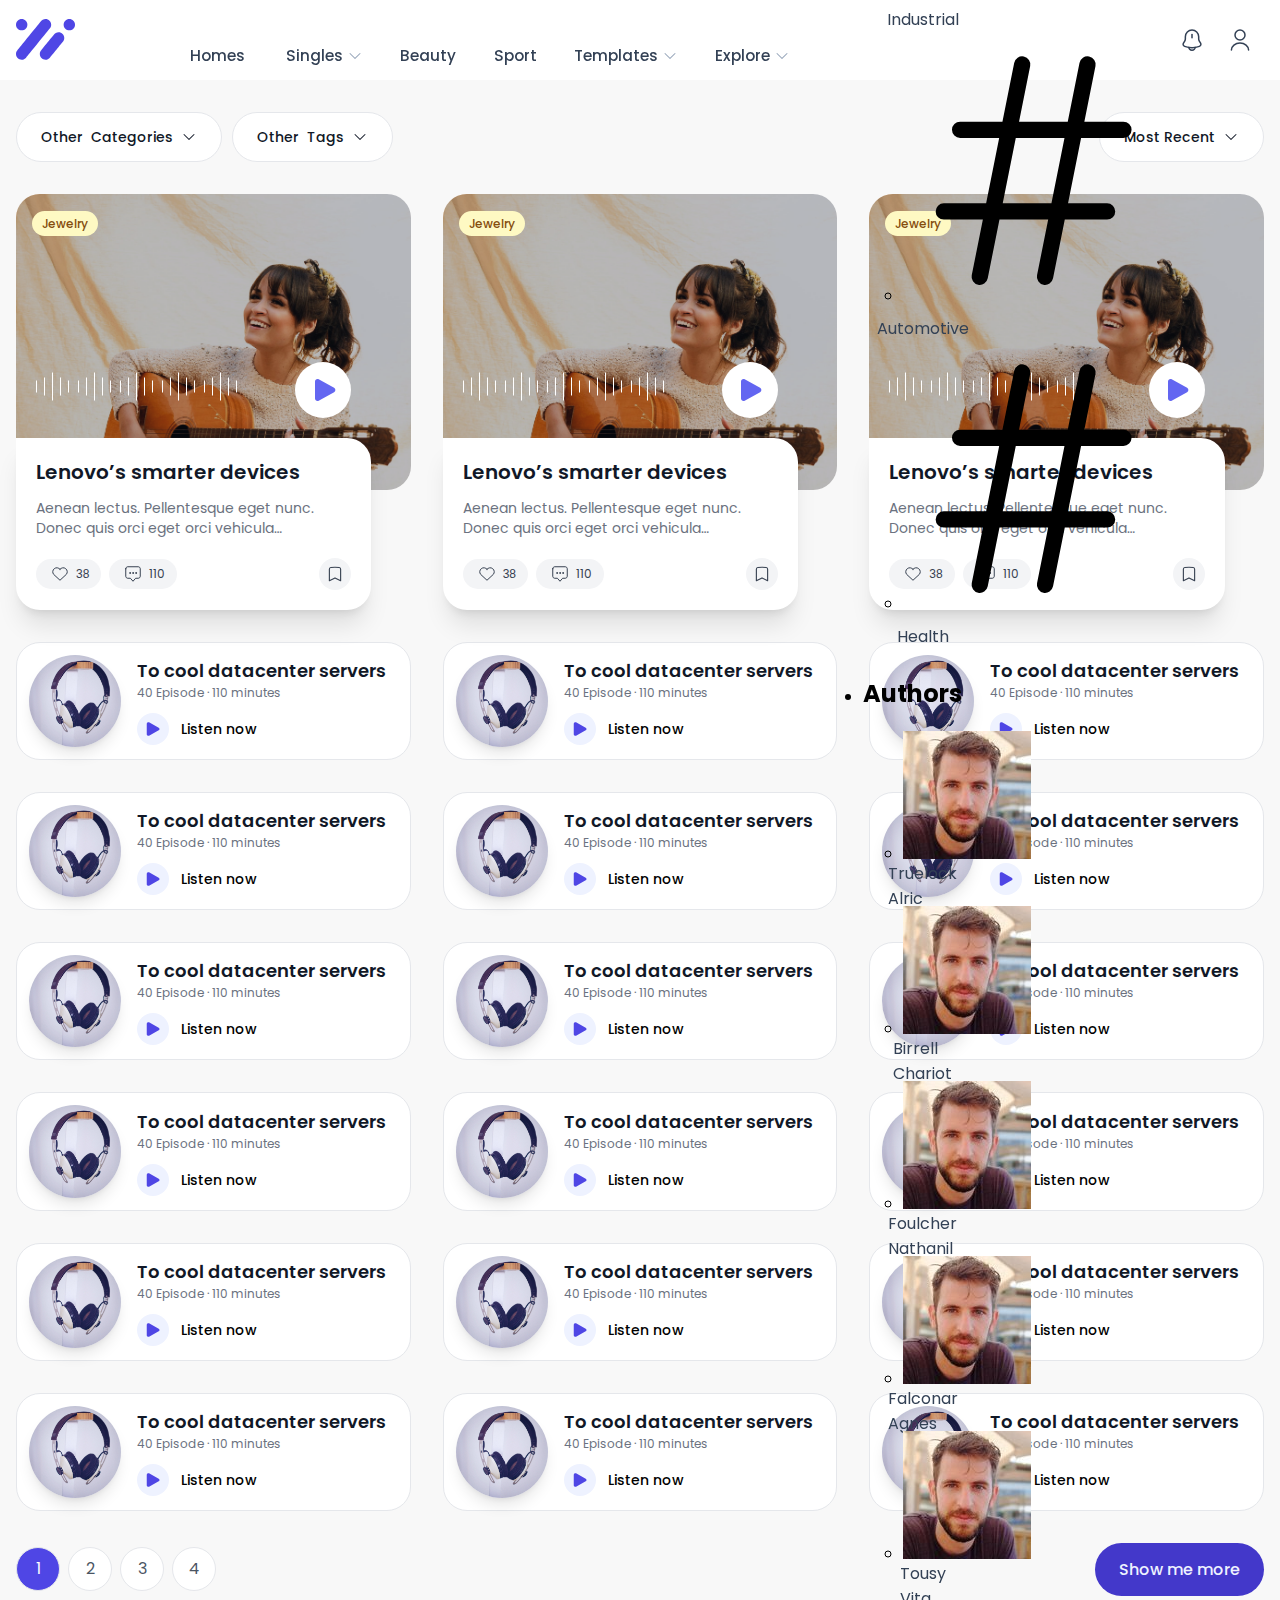
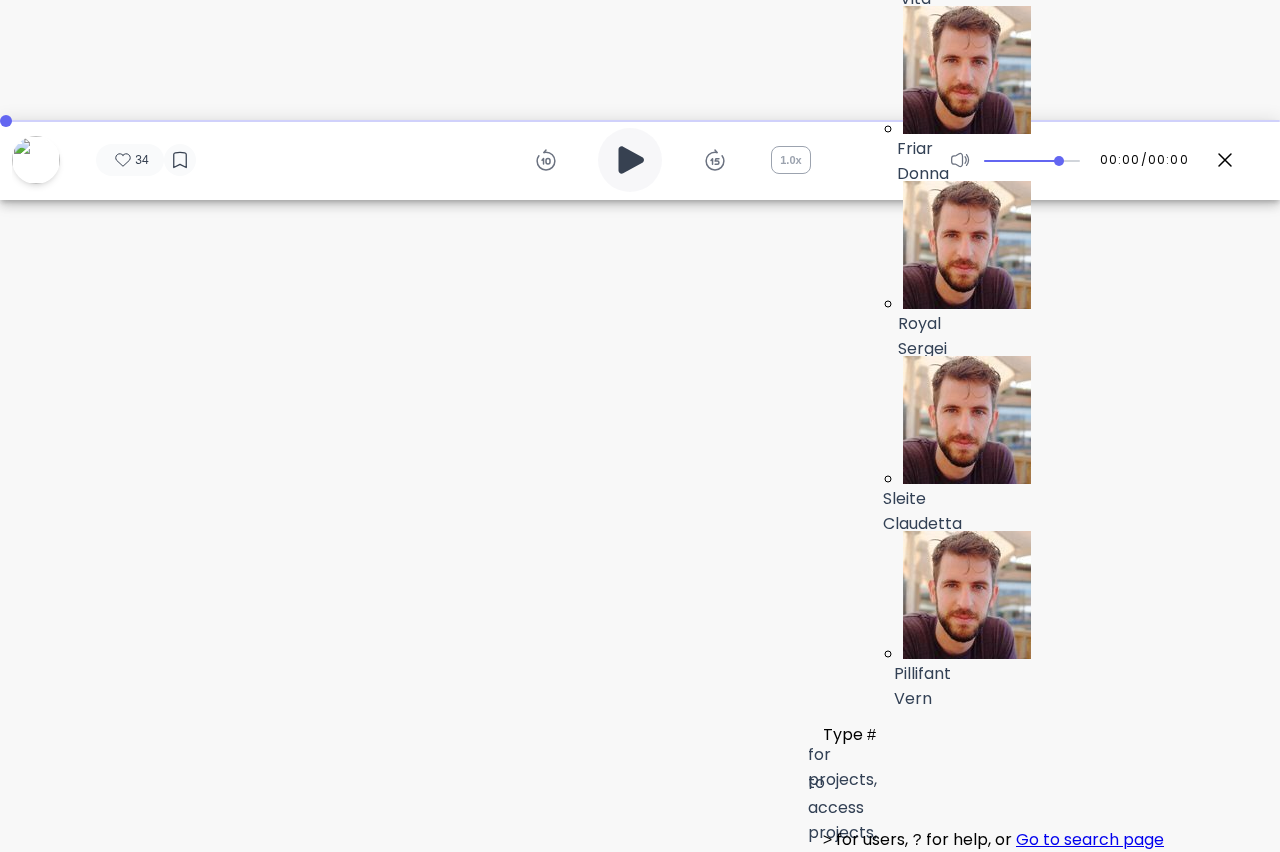
==== commit 8eca2de4: "header update" ====
--- a/FirstSections/demo-slug.html
+++ b/FirstSections/demo-slug.html
@@ -260,27 +260,25 @@
               </div>
 
               <div class="header_main_menu">
-                <nav class="header_main_menu_nav">
+                <ul class="header_main_menu_nav">
                   <li>
                     <div class="header_menu_item">
                       <a href="#" class="header_main_menu_link">
                         <span class="header_main_menu_text">Homes</span>
 
-                        <span class="header_main_menu_arrow">
-                          <svg
-                            xmlns="http://www.w3.org/2000/svg"
-                            viewBox="0 0 24 24"
-                            fill="currentColor"
-                            aria-hidden="true"
-                            class="ms-1 -me-1 h-4 w-4 text-slate-400"
-                          >
-                            <path
-                              fill-rule="evenodd"
-                              d="M12.53 16.28a.75.75 0 01-1.06 0l-7.5-7.5a.75.75 0 011.06-1.06L12 14.69l6.97-6.97a.75.75 0 111.06 1.06l-7.5 7.5z"
-                              clip-rule="evenodd"
-                            ></path>
-                          </svg>
-                        </span>
+                        <svg
+                          xmlns="http://www.w3.org/2000/svg"
+                          viewBox="0 0 24 24"
+                          fill="currentColor"
+                          aria-hidden="true"
+                          class="header_main_menu_arrow"
+                        >
+                          <path
+                            fill-rule="evenodd"
+                            d="M12.53 16.28a.75.75 0 01-1.06 0l-7.5-7.5a.75.75 0 011.06-1.06L12 14.69l6.97-6.97a.75.75 0 111.06 1.06l-7.5 7.5z"
+                            clip-rule="evenodd"
+                          ></path>
+                        </svg>
                       </a>
                     </div>
 
@@ -851,7 +849,7 @@
                       </ul>
                     </div>
                   </li>
-                </nav>
+                </ul>
               </div>
 
               <div class="section_hide-desktop header_main_foo">
@@ -864,7 +862,7 @@
 
           <div class="header_icon_menu">
             <div class="header_icon">
-              <a href="" class="header_icon_main">
+              <span class="header_icon_main" id="header_icon_search">
                 <svg
                   width="22"
                   height="22"
@@ -887,7 +885,247 @@
                     stroke-linejoin="round"
                   ></path>
                 </svg>
-              </a>
+              </span>
+
+              <div class="section_modal" id="header_search_modal">
+                <div class="section_modal_content">
+                  <form action="" class="header_search">
+                    <div class="header_search_top">
+                      <svg
+                        xmlns="http://www.w3.org/2000/svg"
+                        fill="none"
+                        viewBox="0 0 24 24"
+                        stroke-width="1.5"
+                        stroke="currentColor"
+                        aria-hidden="true"
+                        class=""
+                      >
+                        <path
+                          stroke-linecap="round"
+                          stroke-linejoin="round"
+                          d="M21 21l-5.197-5.197m0 0A7.5 7.5 0 105.196 5.196a7.5 7.5 0 0010.607 10.607z"
+                        ></path></svg
+                      >
+                      <input
+                        placeholder="Search..."
+                      />
+                    </div>
+
+                    <ul class="header_search_list">
+                      <li>
+                        <h2 class="header_search_list_title">Posts</h2>
+                        <ul class="header_search_subList">
+                          <li>
+                            <svg
+                              xmlns="http://www.w3.org/2000/svg"
+                              fill="none"
+                              viewBox="0 0 24 24"
+                              stroke-width="1.5"
+                              stroke="currentColor"
+                              aria-hidden="true"
+                              class=""
+                            >
+                              <path
+                                stroke-linecap="round"
+                                stroke-linejoin="round"
+                                d="M12 6v6h4.5m4.5 0a9 9 0 11-18 0 9 9 0 0118 0z"
+                              ></path>
+                            </svg>
+                            <span>Lenovo’s smarter devices stoke professional passions</span>
+                          </li>
+                          <li>
+                            <svg
+                              xmlns="http://www.w3.org/2000/svg"
+                              fill="none"
+                              viewBox="0 0 24 24"
+                              stroke-width="1.5"
+                              stroke="currentColor"
+                              aria-hidden="true"
+                              class=""
+                            >
+                              <path
+                                stroke-linecap="round"
+                                stroke-linejoin="round"
+                                d="M12 6v6h4.5m4.5 0a9 9 0 11-18 0 9 9 0 0118 0z"
+                              ></path>
+                            </svg>
+                            <span>How AI and Teams are benefitting littlest of patients</span>
+                          </li>
+                          <li>
+                            <svg
+                              xmlns="http://www.w3.org/2000/svg"
+                              fill="none"
+                              viewBox="0 0 24 24"
+                              stroke-width="1.5"
+                              stroke="currentColor"
+                              aria-hidden="true"
+                              class=""
+                            >
+                              <path
+                                stroke-linecap="round"
+                                stroke-linejoin="round"
+                                d="M12 6v6h4.5m4.5 0a9 9 0 11-18 0 9 9 0 0118 0z"
+                              ></path>
+                            </svg>
+                            <span
+                              >DIYer and TV host Trisha Hershberger’s through gaming keeps
+                              evolving</span
+                            >
+                          </li>
+                          <li>
+                            <svg
+                              xmlns="http://www.w3.org/2000/svg"
+                              fill="none"
+                              viewBox="0 0 24 24"
+                              stroke-width="1.5"
+                              stroke="currentColor"
+                              aria-hidden="true"
+                              class=""
+                            >
+                              <path
+                                stroke-linecap="round"
+                                stroke-linejoin="round"
+                                d="M12 6v6h4.5m4.5 0a9 9 0 11-18 0 9 9 0 0118 0z"
+                              ></path>
+                            </svg>
+                            <span>New tools for Black pregnant and mothers to savelives</span>
+                          </li>
+                        </ul>
+                      </li>
+                    
+                      <li>
+                        <h2 class="header_search_list_title">Categories</h2>
+                        <ul class="header_search_subList">
+                          <li>
+                            <svg
+                              xmlns="http://www.w3.org/2000/svg"
+                              fill="none"
+                              viewBox="0 0 24 24"
+                              stroke-width="1.5"
+                              stroke="currentColor"
+                              aria-hidden="true"
+                              class=""
+                            >
+                              <path
+                                stroke-linecap="round"
+                                stroke-linejoin="round"
+                                d="M5.25 8.25h15m-16.5 7.5h15m-1.8-13.5l-3.9 19.5m-2.1-19.5l-3.9 19.5"
+                              ></path>
+                            </svg>
+                            <span>Garden</span>
+                          </li>
+                          <li>
+                            <svg
+                              xmlns="http://www.w3.org/2000/svg"
+                              fill="none"
+                              viewBox="0 0 24 24"
+                              stroke-width="1.5"
+                              stroke="currentColor"
+                              aria-hidden="true"
+                              class=""
+                            >
+                              <path
+                                stroke-linecap="round"
+                                stroke-linejoin="round"
+                                d="M5.25 8.25h15m-16.5 7.5h15m-1.8-13.5l-3.9 19.5m-2.1-19.5l-3.9 19.5"
+                              ></path>
+                            </svg>
+                            <span>Industrial</span>
+                          </li>
+                          <li>
+                            <svg
+                              xmlns="http://www.w3.org/2000/svg"
+                              fill="none"
+                              viewBox="0 0 24 24"
+                              stroke-width="1.5"
+                              stroke="currentColor"
+                              aria-hidden="true"
+                              class=""
+                            >
+                              <path
+                                stroke-linecap="round"
+                                stroke-linejoin="round"
+                                d="M5.25 8.25h15m-16.5 7.5h15m-1.8-13.5l-3.9 19.5m-2.1-19.5l-3.9 19.5"
+                              ></path>
+                            </svg>
+                            <span>Automotive</span>
+                          </li>
+                          <li>
+                            <svg
+                              xmlns="http://www.w3.org/2000/svg"
+                              fill="none"
+                              viewBox="0 0 24 24"
+                              stroke-width="1.5"
+                              stroke="currentColor"
+                              aria-hidden="true"
+                              class=""
+                            >
+                              <path
+                                stroke-linecap="round"
+                                stroke-linejoin="round"
+                                d="M5.25 8.25h15m-16.5 7.5h15m-1.8-13.5l-3.9 19.5m-2.1-19.5l-3.9 19.5"
+                              ></path>
+                            </svg>
+                            <span>Health</span>
+                          </li>
+                        </ul>
+                      </li>
+                    
+                      <li>
+                        <h2 class="header_search_list_title">Authors</h2>
+                        <ul class="header_search_subList">
+                          <li>
+                            <img src="../images/1.jpeg" />
+                            <span>Truelock Alric</span>
+                          </li>
+                          <li>
+                            <img src="../images/1.jpeg" />
+                            <span>Birrell Chariot</span>
+                          </li>
+                          <li>
+                            <img src="../images/1.jpeg" />
+                            <span>Foulcher Nathanil</span>
+                          </li>
+                          <li>
+                            <img src="../images/1.jpeg" />
+                            <span>Falconar Agnes</span>
+                          </li>
+                          <li>
+                            <img src="../images/1.jpeg" />
+                            <span>Tousy Vita</span>
+                          </li>
+                          <li>
+                            <img src="../images/1.jpeg" />
+                            <span>Friar Donna</span>
+                          </li>
+                          <li>
+                            <img src="../images/1.jpeg" />
+                            <span>Royal Sergei</span>
+                          </li>
+                          <li>
+                            <img src="../images/1.jpeg" />
+                            <span>Sleite Claudetta</span>
+                          </li>
+                          <li>
+                            <img src="../images/1.jpeg" />
+                            <span>Pillifant Vern</span>
+                          </li>
+                        </ul>
+                      </li>
+                    </ul>
+
+                    <div class="header_search_bottom">
+                      Type
+                      <kbd>#</kbd>
+                      <span>for projects,</span><span>to access projects,</span><kbd>&gt;</kbd>
+                      for users,
+                      <kbd>?</kbd>
+                      for help, or
+                      <a href="/search">Go to search page</a>
+                    </div>
+                  </form>
+                </div>
+              </div>
             </div>
 
             <div class="header_icon header_icon-comments">
@@ -3312,7 +3550,7 @@
         </div>
       </div>
 
-      <div class="">
+      <div class="musicPlayer_audio">
         <div class="">
           <audio
             id="musicPlayer_audio"
--- a/styles/styles.css
+++ b/styles/styles.css
@@ -36,10 +36,43 @@
 
   --bg-basic: #ffffff;
   --bg-main: #f8f8f8;
+
+  --header-color: #334155;
+  --header-details: #f1f5f9;
+  --header-svg: #94a3b8;
+  --header-link-action: #0f172a;
+  --header-link: #475569;
+  --header-color-secundary: #0f172a;
+
+  --details: var(--primary-100);
 }
 
 * {
   box-sizing: border-box;
+}
+
+body[data-theme="dark"] {
+  --neutral-50: #111827;
+  --neutral-100: #1f2937;
+  --neutral-200: #374151;
+  --neutral-300: #4b5563;
+  --neutral-400: #6b7280;
+  --neutral-500: #9ca3af;
+  --neutral-600: #d1d5db;
+  --neutral-700: #e5e7eb;
+  --neutral-800: #f3f4f6;
+  --neutral-900: #f9fafb;
+
+  --bg-basic: var(--neutral-50);
+  --details: var(--neutral-100);
+  --bg-main: var(--neutral-100);
+
+  --header-color: #cbd5e1;
+  --header-details: #1e293b;
+  --header-svg: #94a3b8;
+  --header-link-action: var(--neutral-800);
+  --header-link: var(--neutral-500);
+  --header-color-secundary: var(--neutral-700)
 }
 
 /* ********************************** */
@@ -124,6 +157,16 @@
   background-color: rgb(219 234 254 / var(--tw-bg-opacity));
 }
 
+*.like_action:hover {
+  color: rgb(157 23 77/1) !important;
+  background-color: rgb(252 231 243/1) !important;
+}
+
+*.like_active {
+  color: rgb(157 23 77/1) !important;
+  background-color: rgb(252 231 243/1) !important;
+}
+
 /* ********************************** */
 /* SECTION LISTEN */
 .section_listen_grid {
@@ -138,7 +181,7 @@
   line-height: 1.5rem;
   border: 1px solid var(--neutral-200);
   color: var(--neutral-900);
-  background-color: rgb(255 255 255/1);
+  background-color: var(--bg-basic);
   padding: 0.75rem;
   display: flex;
   align-items: center;
@@ -240,6 +283,11 @@
   font-weight: 400;
 }
 
+body[data-theme="dark"] .section_listen_btn:hover {
+  background-color: transparent;
+  font-weight: 400;
+}
+
 .section_listen_play {
   transition-property: all;
   transition-timing-function: cubic-bezier(0.4, 0, 0.2, 1);
@@ -255,9 +303,26 @@
   color: var(--primary-600);
 }
 
+body[data-theme="dark"]  .section_listen_btn {
+  background-color: transparent;
+  color: var(--primary-200);
+}
+
+body[data-theme="dark"]  .section_listen_play {
+  background-color: rgb(31, 41, 55);
+}
+
 .section_listen_play svg {
   width: 1.25rem;
   height: 1.25rem;
+}
+.section_listen_btn .section_listen_play-pause,
+.section_listen_btn.musicPlayer-playing .section_listen_play-play {
+  display: none;
+}
+
+.section_listen_btn.musicPlayer-playing .section_listen_play-pause {
+  display: flex;
 }
 /* SECTION LISTEN */
 /* ********************************** */
@@ -295,13 +360,14 @@
   line-height: 1.25rem;
   font-weight: 400;
   padding: 0.75rem 1rem;
-  background-color: rgb(255 255 255/1);
+  background-color: var(--bg-basic);
   border-color: var(--neutral-200);
   margin-top: 0.25rem;
   border-width: 1px;
   appearance: none;
   border-style: solid;
   outline: none;
+  color: var(--neutral-900);
 }
 
 .form_block input[type="text"],
@@ -337,6 +403,14 @@
   outline: none;
   border-color: var(--primary-300);
 }
+
+body[data-theme="dark"] .form_block input[type="text"]:focus,
+body[data-theme="dark"] .form_block select:focus,
+body[data-theme="dark"] .form_block textarea:focus {
+  box-shadow: 0 0px 2px 2px rgba(199, 210, 254, 0.4);
+  border-color: rgba(165, 180, 252, 0.3);
+}
+
 
 .form_btn {
   border-radius: 9999px;
@@ -594,6 +668,100 @@
     Liberation Mono, Courier New, monospace;
 }
 
+body[data-theme="dark"] .section_text pre {
+  background-color: rgba(0, 0, 0, 0.5);
+  color: rgb(209, 213, 219);
+}
+
+.video_iframe {
+  position: absolute;
+  z-index: 50;
+  top: 0;
+  left: 0;
+  bottom: 0;
+  right: 0;
+  overflow: hidden;
+  border-radius: 1.5rem;
+  opacity: 0;
+  visibility: hidden;
+}
+
+.video_iframe iframe {
+  position: absolute;
+  left: 0;
+  top: 0;
+  width: 100%;
+  height: 100%;
+}
+
+.video_iframe-visible {
+  opacity: 1;
+  visibility: visible;
+}
+
+.lds-ellipsis {
+  display: inline-block;
+  position: relative;
+  width: 80px;
+  height: 70px;
+}
+
+.lds-ellipsis div {
+  position: absolute;
+  top: 33px;
+  width: 10px;
+  height: 10px;
+  border-radius: 50%;
+  background: rgb(255, 255, 255);
+  animation-timing-function: cubic-bezier(0, 1, 1, 0);
+}
+
+.lds-ellipsis div:nth-child(1) {
+  left: 8px;
+  animation: lds-ellipsis1 0.6s infinite;
+}
+
+.lds-ellipsis div:nth-child(2) {
+  left: 8px;
+  animation: lds-ellipsis2 0.6s infinite;
+}
+
+.lds-ellipsis div:nth-child(3) {
+  left: 32px;
+  animation: lds-ellipsis2 0.6s infinite;
+}
+
+.lds-ellipsis div:nth-child(4) {
+  left: 56px;
+  animation: lds-ellipsis3 0.6s infinite;
+}
+
+@keyframes lds-ellipsis1 {
+  0% {
+    transform: scale(0);
+  }
+  100% {
+    transform: scale(1);
+  }
+}
+
+@keyframes lds-ellipsis3 {
+  0% {
+    transform: scale(1);
+  }
+  100% {
+    transform: scale(0);
+  }
+}
+
+@keyframes lds-ellipsis2 {
+  0% {
+    transform: translate(0, 0);
+  }
+  100% {
+    transform: translate(24px, 0);
+  }
+}
 /* GLOBALS */
 /* ********************************** */
 /* ********************************** */
@@ -604,7 +772,7 @@
 /* ********************************** */
 /* HEADER */
 header {
-  background-color: #ffffff;
+  background-color: var(--bg-basic);
   position: sticky;
   z-index: 1000;
   top: 0;
@@ -641,12 +809,12 @@
   justify-content: center;
   align-items: center;
   border-radius: 99999px;
-  color: rgb(51 65 85/1);
+  color: var(--header-color);
 }
 
 .header_icon_main:hover,
 .header_icon_menu span:hover {
-  background-color: rgb(241 245 249/1);
+  background-color: var(--header-details);
 }
 
 .header_icon:nth-child(3) > span svg {
@@ -713,7 +881,7 @@
 .header_main_menu_link {
   display: inline-flex;
   text-decoration: none;
-  color: rgb(51 65 85/1);
+  color: var(--header-color);
   padding: 0.625rem 1.13rem;
   font-size: 0.95rem;
   font-weight: 500;
@@ -731,12 +899,12 @@
 .header_main_menu_arrow svg {
   width: 1rem;
   height: 1rem;
-  color: rgb(148 163 184/1);
+  color: var(--header-svg);
 }
 
 .header_main_menu_link:hover {
-  color: rgb(15 23 42/1);
-  background-color: rgb(241 245 249/1);
+  color: var(--header-link-action);
+  background-color: var(--header-details);
 }
 
 .header_main_subMenu,
@@ -767,7 +935,7 @@
   display: grid;
   position: relative;
   border: 1px solid var(--neutral-200);
-  background-color: rgb(255, 255, 255);
+  background-color: var(--bg-basic);
   margin: 0;
 }
 
@@ -828,7 +996,7 @@
   left: 0;
   right: 0;
   width: 100%;
-  background-color: #fff;
+  background-color: var(--bg-basic);
   border: 1px solid var(--neutral-200);
   box-shadow: 0 8px 15px -3px rgba(0, 0, 0, 0.1);
 }
@@ -853,7 +1021,7 @@
   font-size: 0.875rem;
   line-height: 1.25rem;
   font-weight: 500;
-  color: #0f172a;
+  color: var(--header-color-secundary);
   display: flex;
   text-decoration: none;
 }
@@ -871,7 +1039,7 @@
 }
 
 .header_main_special_list a {
-  color: rgb(71 85 105/1);
+  color: var(--header-link);
   font-weight: 400;
   text-decoration: none;
   font-size: 0.875rem;
@@ -879,7 +1047,7 @@
 }
 
 .header_main_special_list a:hover {
-  color: #000;
+  color: var(--header-link-action);
 }
 
 .header_special_article {
@@ -920,6 +1088,10 @@
   margin-top: 0.5rem;
 }
 
+body[data-theme="dark"]  .header_special_article_text {
+  color: var(--neutral-500);
+}
+
 .header_special_article_link a {
   text-decoration: none;
   font-size: inherit;
@@ -930,8 +1102,7 @@
 .header_special_article_img {
   height: auto;
   aspect-ratio: 16/9;
-  --tw-bg-opacity: 1;
-  background-color: rgb(243 244 246 / var(--tw-bg-opacity));
+  background-color: var(--neutral-100);
   border-radius: 0.75rem;
   width: 100%;
   position: relative;
@@ -958,12 +1129,12 @@
 }
 
 .header_special_article_date a {
-  color: rgb(75 85 99/1);
+  color: var(--neutral-600);
   font-weight: 500;
   font-size: 0.75rem;
   line-height: 1rem;
   padding: 0.375rem 0.75rem;
-  background-color: rgb(249 250 251/1);
+  background-color: rgb(249, 250, 251);
   border-radius: 9999px;
   z-index: 10;
   position: relative;
@@ -971,14 +1142,12 @@
 }
 
 .header_special_article_date a:hover {
-  --tw-bg-opacity: 1;
-  background-color: rgb(243 244 246 / var(--tw-bg-opacity));
-  color: rgb(75 85 99 / var(--tw-text-opacity));
+  background-color: var(--neutral-100);
+  color: var(--neutral-600);
 }
 
 .header_special_article_date time {
-  --tw-text-opacity: 1;
-  color: rgb(75 85 99 / var(--tw-text-opacity));
+  color: var(--neutral-600);
   line-height: 1.5rem;
   font-size: 0.875rem;
 }
@@ -1013,7 +1182,7 @@
   max-width: 260px;
   margin-top: 0.875rem;
   z-index: 10;
-  background-color: #ffffff;
+  background-color: var(--bg-basic);
   box-shadow: 0px 2px 10px #0000001c;
   border-radius: 1.5rem;
   opacity: 0;
@@ -1048,7 +1217,7 @@
   font-size: 0.875rem;
   line-height: 1.25rem;
   font-weight: 500;
-  color: #334155;
+  color: var(--header-color);
   border-radius: 0.5rem;
 }
 
@@ -1102,14 +1271,14 @@
 .user_menu_profile_info h4 {
   font-size: 1rem;
   line-height: 1.5rem;
-  color: #334155;
+  color: var(--header-color);
 }
 
 .user_menu_profile_info p {
   font-size: 0.75rem;
   line-height: 1rem;
   font-weight: 400;
-  color: #334155;
+  color: var(--header-color);
 }
 
 .user_menu_details {
@@ -1140,7 +1309,7 @@
   max-width: 24rem;
   margin-top: 0.875rem;
   z-index: 10;
-  background-color: #ffffff;
+  background-color: var(--bg-basic);
   box-shadow: 0px 2px 10px #0000001c;
   border-radius: 1.5rem;
   opacity: 0;
@@ -1189,6 +1358,7 @@
   font-size: 1.25rem;
   line-height: 1.75rem;
   margin: 0;
+  color: var(--header-color);
 }
 
 .user_notifications_img {
@@ -1246,7 +1416,15 @@
 }
 
 .user_notifications_link:hover {
-  background-color: rgb(243, 244, 246);
+  background-color: var(--header-details);
+}
+
+.header_main_info_change_mode svg:nth-child(2) {
+  display: none;
+}
+
+body[data-theme="dark"] header {
+  border-bottom: 1px solid rgb(51 65 85/1);
 }
 /* HEADER */
 /* ********************************** */
@@ -1316,7 +1494,7 @@
 
 .footer_col_list a:hover,
 .footer_social a:hover {
-  color: #000;
+  color: var(--neutral-900);
 }
 
 .footer_social a span {
@@ -1360,7 +1538,7 @@
   font-size: 3.75rem;
   line-height: 4.13rem;
   font-weight: 700;
-  color: var(--neutral-100);
+  color: rgb(243, 244, 246);
   margin: 0;
   margin-top: 0.75rem;
 }
@@ -1369,7 +1547,7 @@
   font-size: 1.25rem;
   line-height: 1.75rem;
   font-weight: 400;
-  color: var(--neutral-300);
+  color: rgb(209, 213, 219);
   margin: 0;
   margin-top: 1.75rem;
 }
@@ -1400,7 +1578,7 @@
   font-family: "Poppins", sans-serif;
   font-weight: 500;
   color: var(--neutral-900);
-  background-color: #ffffff;
+  background-color: var(--bg-basic);
   gap: 0.5rem;
 }
 
@@ -1445,12 +1623,12 @@
 
 .video_modal {
   position: fixed;
-  z-index: 20;
+  z-index: 2000;
   top: 0;
   bottom: 0;
   left: 0;
   right: 0;
-  background-color: rgba(17, 24, 39, 0.5);
+  background-color: rgba(17, 24, 39, 0.8);
   visibility: visible;
   opacity: 1;
   display: flex;
@@ -1467,7 +1645,7 @@
 }
 
 .video_modal_content {
-  background-color: #ffffff;
+  background-color: var(--bg-main);
   border-radius: 1rem;
   padding: 0 !important;
   max-width: 1280px;
@@ -1533,7 +1711,7 @@
 /* ********************************** */
 /* ********************************** */
 /* ********************************** */
-/* SHOW MUSIC */
+/* SHOW music */
 .show_music_wrapper {
   display: flex;
   flex-direction: column;
@@ -1571,7 +1749,8 @@
   font-size: 0.875rem;
   line-height: 1.25rem;
   font-weight: 500;
-  background-color: rgb(255 255 255/1);
+  background-color: var(--bg-basic);
+  color: var(--neutral-900);
   border-radius: 9999px;
   display: flex;
   justify-content: center;
@@ -1607,8 +1786,12 @@
   padding: 1rem;
 }
 
+body[data-theme="dark"]  .sm_menu_input:checked ~ .show_music_modal {
+  background-color: rgba(17, 24, 39, 0.8);
+}
+
 .sm_modal_content {
-  background-color: #ffffff;
+  background-color: var(--bg-basic);
   border-radius: 1rem;
   padding: 0 !important;
   max-width: 1280px;
@@ -1617,6 +1800,11 @@
   overflow-y: hidden;
   display: flex;
   flex-direction: column;
+  border: 1px solid var(--neutral-200);
+}
+
+body[data-theme="dark"] .sm_modal_content {
+  background-color: var(--bg-main);
 }
 
 .sm_modal_header {
@@ -1626,10 +1814,14 @@
   border-bottom: 1px solid var(--neutral-100);
 }
 
+body[data-theme="dark"] .sm_modal_header {
+  border-bottom: 1px solid var(--neutral-200);
+}
+
 .sm_modal_close {
   position: absolute;
   left: 1.5rem;
-  color: rgba(var(--c-neutral-700), var(--tw-text-opacity));
+  color: var(--neutral-700);
   border-radius: 9999px;
   display: flex;
   justify-content: center;
@@ -1748,7 +1940,7 @@
   padding-bottom: 0.625rem;
   padding-left: 1rem;
   padding-right: 1rem;
-  color: rgb(82 82 82/1);
+  color: #525252;
   font-size: 0.875rem;
   line-height: 1.25rem;
   border-radius: 0.5rem;
@@ -1756,6 +1948,10 @@
   text-decoration: none;
 }
 
+body[data-theme="dark"] .sm_modal_tags a {
+  color: var(--neutral-600);
+}
+
 .sm_modal_tags a:hover {
   background-color: var(--neutral-50);
 }
@@ -1769,7 +1965,7 @@
 .show_music_select {
   position: absolute;
   top: 100%;
-  z-index: 5;
+  z-index: 50;
   right: 0;
   visibility: hidden;
   opacity: 0;
@@ -1797,7 +1993,7 @@
 .sm_menu_list {
   font-size: 0.875rem;
   line-height: 1.25rem;
-  background-color: #ffffff;
+  background-color: var(--bg-basic);
   border-radius: 0.75rem;
   overflow: auto;
   width: 13rem;
@@ -1818,11 +2014,17 @@
   flex-direction: row-reverse;
   justify-content: flex-end;
   gap: 0.5rem;
+  color: var(--neutral-800);
 }
 
 .sm_menu_list_item:hover {
   color: var(--primary-700);
   background-color: var(--primary-50);
+}
+
+body[data-theme="dark"] .sm_menu_list_item:hover {
+  color: var(--neutral-900);
+  background-color: var(--neutral-200);
 }
 /* */
 .section_pagination {
@@ -1847,7 +2049,7 @@
   justify-content: center;
   align-items: center;
   color: var(--neutral-600);
-  background-color: rgb(255 255 255/1);
+  background-color: var(--bg-basic);
   border: 1px solid var(--neutral-200);
   border-radius: 9999px;
   width: 2.75rem;
@@ -1885,7 +2087,7 @@
 .section_pagination_show_more:hover {
   background-color: var(--primary-600);
 }
-/* SHOW MUSIC */
+/* SHOW music */
 /* ********************************** */
 /* ********************************** */
 /* ********************************** */
@@ -1949,7 +2151,7 @@
 
 .editorPicks_menu_btn:hover {
   color: var(--neutral-900);
-  background-color: var(--neutral-100);
+  background-color: var(--neutral-200);
 }
 
 .editorPicks_menu_btn span {
@@ -1968,7 +2170,7 @@
 
 .editorPicks_menu_btn-all {
   margin-left: auto;
-  background-color: #ffffff !important;
+  background-color: var(--bg-basic) !important;
   color: var(--neutral-900) !important;
 }
 
@@ -2029,7 +2231,7 @@
   line-height: 2.25rem;
   font-weight: 600;
   text-decoration: none;
-  color: #ffffff;
+  color: rgb(255, 255, 255);
 }
 
 .editorPicks_post_title a {
@@ -2040,7 +2242,7 @@
 }
 
 .editorPicks_post_title:hover * {
-  color: var(--neutral-300);
+  color: rgb(249, 250, 251);
 }
 
 .editorPicks_post_text {
@@ -2048,13 +2250,13 @@
   font-size: 1rem;
   line-height: 1.5rem;
   margin-top: 1.25rem;
-  color: var(--neutral-200);
+  color: rgb(229, 231, 235);
 }
 
 .editorPicks_post_button {
   display: flex;
   gap: 0.75rem;
-  color: var(--neutral-200);
+  color: rgb(229, 231, 235);
   margin-top: 1.75rem;
 }
 
@@ -2085,20 +2287,20 @@
 
 .editorPicks_post_author {
   text-decoration: none;
-  color: var(--neutral-200);
+  color: rgb(229, 231, 235);
   font-size: 0.875rem;
   line-height: 1.25rem;
   font-weight: 500;
 }
 
 .editorPicks_post_author:hover {
-  color: #ffffff;
+  color: rgb(255, 255, 255);
 }
 
 .editorPicks_post_date {
   font-size: 0.75rem;
   line-height: 1rem;
-  color: var(--neutral-400);
+  color: rgb(156, 163, 175);
 }
 
 .editorPicks_post_date span {
@@ -2126,6 +2328,10 @@
   overflow: hidden;
 }
 
+body[data-theme="dark"] .editorPicks_comments {
+  background-color: rgba(17, 24, 39, 0.8);
+}
+
 .editorPicks_comments_list {
   list-style: none;
   padding: 0;
@@ -2150,7 +2356,7 @@
   padding-top: 0;
 }
 
-editorPicks_comment:last-child {
+.editorPicks_comment:last-child {
   padding-bottom: 0;
 }
 
@@ -2170,6 +2376,10 @@
   color: var(--primary-900);
 }
 
+body[data-theme="dark"] .editorPicks_comment_link:hover {
+  color: var(--primary-300);
+}
+
 .editorPicks_comment_author {
   display: flex;
   align-items: center;
@@ -2211,7 +2421,7 @@
 }
 
 .editorPicks_comment_name a:hover {
-  color: #000;
+  color: var(--neutral-900);
 }
 /* EDITOR PICKS */
 /* ********************************** */
@@ -2294,7 +2504,7 @@
   bottom: 0;
   left: 0;
   right: 0;
-  background-color: var(--neutral-900);
+  background-color: rgb(17, 24, 39);
   opacity: 0.3;
   z-index: 2;
   border-radius: 1.5rem;
@@ -2326,7 +2536,7 @@
   min-width: 3.5rem;
   min-height: 3.5rem;
   border-radius: 9999px;
-  background-color: #ffffff;
+  background-color: var(--bg-basic);
   display: flex;
   justify-content: center;
   align-items: center;
@@ -2337,13 +2547,25 @@
   width: 2rem;
   height: 2rem;
   color: var(--primary-500);
+}
+
+.mg_card_play_btn-play {
   margin-left: 3px;
+}
+
+.mg_card_play_btn > .mg_card_play_btn-pause,
+.mg_card_play_btn.musicPlayer-playing > .mg_card_play_btn-play {
+  display: none;
+}
+
+.mg_card_play_btn.musicPlayer-playing > .mg_card_play_btn-pause {
+  display: flex;
 }
 
 .mg_card_info {
   padding: 1.25rem;
   margin-top: 1.25rem;
-  background-color: #ffffff;
+  background-color: var(--bg-basic);
   border-radius: 1.5rem;
   border-start-start-radius: 0;
   box-shadow: var(--tw-ring-offset-shadow, 0 0 #0000),
@@ -2413,7 +2635,7 @@
   transition-timing-function: cubic-bezier(0.4, 0, 0.2, 1);
   transition-duration: 0.15s;
   color: var(--neutral-700);
-  background-color: var(--neutral-50);
+  background-color: var(--neutral-100);
   font-size: 0.75rem;
   line-height: 1;
   border-radius: 999px;
@@ -2469,6 +2691,10 @@
   transition-property: box-shadow;
   transition-timing-function: cubic-bezier(0.4, 0, 0.2, 1);
   transition-duration: 0.15s;
+}
+
+body[data-theme="dark"] .lp_list_item {
+  background-color: rgb(28 37 51);
 }
 
 .lp_list_item:hover {
@@ -2525,7 +2751,7 @@
 }
 
 .lp_list_play {
-  background-color: #fff;
+  background-color: var(--bg-basic);
   color: var(--primary-600);
   border-radius: 9999px;
   border: none;
@@ -2545,6 +2771,15 @@
   height: 1.5rem;
   margin-left: 2px;
 }
+
+.lp_list_play > .lp_list_play-pause,
+.lp_list_play.musicPlayer-playing > .lp_list_play-play {
+  display: none;
+}
+
+.lp_list_play.musicPlayer-playing > .lp_list_play-pause {
+  display: flex;
+}
 /* LISTEN PODCASTS */
 /* ********************************** */
 /* ********************************** */
@@ -2604,7 +2839,7 @@
   right: 0;
   left: 0;
   bottom: 0;
-  background-color: var(--neutral-900);
+  background-color: rgb(17, 24, 39);
   opacity: 0.4;
   border-radius: 1.5rem;
 }
@@ -2691,7 +2926,7 @@
 
 .la_item_author {
   margin-top: 0.625rem;
-  color: var(--neutral-200);
+  color: rgb(229, 231, 235);
   overflow: hidden;
   text-overflow: ellipsis;
   white-space: nowrap;
@@ -2731,7 +2966,7 @@
 
 #subscription::before {
   content: "";
-  background-color: var(--primary-100);
+  background-color: var(--details);
   top: 0;
   left: 0;
   right: 0;
@@ -3012,8 +3247,9 @@
   outline: none;
   border-radius: 9999px;
   display: block;
-  width: 93%;
+  width: 102%;
   color: var(--neutral-500);
+  background-color: var(--bg-basic);
 }
 
 .subs_newsletter_input:focus {
@@ -3027,14 +3263,14 @@
 }
 
 .subs_newsletter_btn {
-  background-color: #0f172a;
+  background-color: var(--neutral-800);
   border: 1px solid transparent;
   position: absolute;
   right: -2px;
   top: 50%;
   margin-top: -1.125rem;
   line-height: 1 !important;
-  color: #f8fafc;
+  color: var(--neutral-100);
   border-radius: 9999px;
   width: 2.25rem;
   height: 2.25rem;
@@ -3264,6 +3500,11 @@
   z-index: 1;
   position: absolute;
   opacity: 0.25;
+}
+
+body[data-theme="dark"] .form_section::before,
+body[data-theme="dark"] .section_main::before {
+  background-color: rgb(17, 24, 39);
 }
 
 .form_section_wrapper,
@@ -3432,6 +3673,10 @@
   display: flex;
 }
 
+body[data-theme="dark"] .form_signup_menu_link {
+  background-color: var(--neutral-100);
+}
+
 .form_signup_menu_link:hover {
   transform: translateY(-2px);
 }
@@ -3459,7 +3704,7 @@
   line-height: 1.25rem;
   padding-left: 1rem;
   padding-right: 1rem;
-  background-color: #fff;
+  background-color: var(--bg-basic);
   display: inline-block;
   position: relative;
   z-index: 2;
@@ -3501,8 +3746,12 @@
   height: 100%;
   border-start-end-radius: 40px;
   border-end-end-radius: 40px;
-  background-color: var(--neutral-900);
+  background-color: rgb(17, 24, 39);
   z-index: 0;
+}
+
+body[data-theme="dark"] .singleVideo_header::after {
+  background-color: rgba(0, 0, 0, 0.5);
 }
 
 .singleVideo_header_wrapper {
@@ -3543,10 +3792,10 @@
   font-size: 1.875rem;
   line-height: 2.25rem;
   font-weight: 600;
-  color: var(--neutral-100);
+  color: #f3f4f6;
   margin: 1.25rem 0;
   padding-bottom: 1.25rem;
-  border-bottom: 1px solid var(--neutral-800);
+  border-bottom: 1px solid #1f2937;
 }
 
 .singleVideo_author {
@@ -3585,19 +3834,19 @@
   font-weight: 600;
   font-size: 0.875rem;
   line-height: 0.875rem;
-  color: var(--neutral-200);
+  color: rgb(229, 231, 235);
   text-decoration: none;
 }
 
 .singleVideo_author_name:active {
-  color: var(--neutral-200);
+  color: rgb(229, 231, 235);
 }
 
 .singleVideo_post_time {
   font-size: 0.75rem;
   line-height: 1rem;
   font-weight: 400;
-  color: var(--neutral-300);
+  color: rgb(209, 213, 219);
   margin-top: 6px;
   display: flex;
 }
@@ -3621,8 +3870,8 @@
 }
 
 .action_buttons_actions_btn {
-  color: var(--neutral-200);
-  background-color: var(--neutral-800);
+  color: rgb(229, 231, 235);
+  background-color: rgb(31, 41, 55);
   transition-property: color, background-color, border-color,
     text-decoration-color, fill, stroke;
   transition-timing-function: cubic-bezier(0.4, 0, 0.2, 1);
@@ -3673,8 +3922,8 @@
   cursor: pointer;
   outline: none;
   border: none;
-  color: var(--neutral-200);
-  background-color: var(--neutral-800);
+  color: rgb(229, 231, 235);
+  background-color: rgb(31, 41, 55);
 }
 
 .action_buttons-white .action_buttons_community_btn {
@@ -3814,12 +4063,12 @@
   padding-bottom: 0.625rem;
   padding-left: 1rem;
   padding-right: 1rem;
-  color: rgb(82 82 82 / 1);
+  color: var(--neutral-700);
   font-size: 0.875rem;
   line-height: 1.25rem;
   padding-top: 0.5rem;
   padding-bottom: 0.5rem;
-  background-color: rgb(255 255 255 / 1);
+  background-color: var(--bg-basic);
   border-radius: 0.5rem;
   display: inline-block;
   text-decoration: none;
@@ -3847,10 +4096,14 @@
   background-color: #1d2432;
 }
 
+body[data-theme="dark"] .videos  {
+  background-color: #111827;
+}
+
 .videos_title {
   font-size: 3.75rem;
   line-height: 3.75rem;
-  color: var(--neutral-100);
+  color: rgb(243, 244, 246);
   font-weight: 600;
   margin: 0;
 }
@@ -3860,7 +4113,7 @@
   padding: 0;
   font-size: 1rem;
   line-height: 1.5rem;
-  color: var(--neutral-300);
+  color: rgb(209, 213, 219);
   margin-top: 1rem;
 }
 
@@ -3869,15 +4122,15 @@
 }
 
 .videos_menu .sm_menu_select {
-  background-color: var(--neutral-900);
-  color: var(--neutral-200);
-  border: 1px solid var(--neutral-700);
+  background-color: rgb(17, 24, 39);
+  color: rgb(229, 231, 235);
+  border: 1px solid #374151;
 }
 
 .videos_menu .sm_menu_list {
-  background-color: var(--neutral-900);
-  color: var(--neutral-200);
-  border: 1px solid var(--neutral-700);
+  background-color: rgb(17, 24, 39);
+  color: rgb(229, 231, 235);
+  border: 1px solid #374151;
   box-shadow: none;
 }
 
@@ -3928,6 +4181,55 @@
   z-index: 1;
 }
 
+.videos_item_mask {
+  position: absolute;
+  background-color: transparent;
+  top: 0;
+  left: 0;
+  bottom: 0;
+  right: 0;
+  display: flex;
+  justify-content: center;
+  align-items: center;
+  transition: .2s;
+}
+
+.videos_item_mask-play {
+  color: rgb(255 255 255/1);
+  font-size: 1.25rem;
+  line-height: 1.75rem;
+  border-color: rgb(255 255 255/1);
+  border-width: 1px;
+  border-radius: 9999px;
+  border-style: solid;
+  justify-content: center;
+  align-items: center;
+  width: 2.75rem;
+  height: 2.75rem;
+  display: flex;
+}
+
+.videos_item_mask-play svg {
+  width: 1.5rem;
+  height: 1.5rem;
+}
+
+.videos_item_mask-load {
+  display: none
+}
+
+.videos_item_image:hover .videos_item_mask {
+  background-color: rgb(17, 24, 39, .3);
+}
+
+.videos_item_image:hover .videos_item_mask-play {
+  display: none
+}
+
+.videos_item_image:hover .videos_item_mask-load {
+  display: inline-block
+}
+
 .videos_item_image_top {
   position: absolute;
   top: 0.75rem;
@@ -4018,13 +4320,13 @@
   line-height: 1.5rem;
   font-weight: 600;
   text-decoration: none;
-  color: var(--neutral-200);
+  color: rgb(229, 231, 235);
 }
 
 .videos_item_time {
   font-weight: 500;
   text-decoration: none;
-  color: var(--neutral-200);
+  color: rgb(229, 231, 235);
   font-size: 0.75rem;
   line-height: 0.75rem;
   display: flex;
@@ -4041,9 +4343,9 @@
 }
 
 .videos_pagination .section_pagination_page {
-  background-color: var(--neutral-900);
-  color: var(--neutral-200);
-  border: 1px solid var(--neutral-700);
+  background-color: rgb(17, 24, 39);
+  color: rgb(229, 231, 235);
+  border: 1px solid #374151;
 }
 
 .videos_pagination .section_pagination_page-active {
@@ -4084,8 +4386,7 @@
   flex-direction: column;
   text-align: center;
   padding: 1.5rem;
-  --tw-bg-opacity: 1;
-  background-color: rgb(255 255 255 / var(--tw-bg-opacity));
+  background-color: var(--bg-basic);
   border-radius: 1.5rem;
   align-items: center;
   justify-content: center;
@@ -4296,6 +4597,10 @@
   width: 100%;
 }
 
+body[data-theme="dark"] .dashboard_subs {
+  background-color: var(--neutral-100);
+}
+
 .dashboard_subs_header {
   padding-left: 1.5rem;
   padding-right: 1.5rem;
@@ -4356,8 +4661,8 @@
 /* ********************************** */
 /* ********************************** */
 
-.singleAudio_hero.section_main::before {
-  height: 15rem;
+body[data-theme="dark"] .singleAudio_hero.section_main::before {
+  background-color: #0e1729;
 }
 
 .singleAudio_hero .section_main_wrapper {
@@ -4382,10 +4687,16 @@
   position: relative;
 }
 
+.singleAudio_hero_playing,
+.musicPlayer-playing .singleAudio_hero_play svg {
+  display: none;
+}
+
+.musicPlayer-playing .singleAudio_hero_playing {
+  display: flex;
+}
+
 .singleAudio_hero_disc {
-  transition-property: transform;
-  transition-timing-function: cubic-bezier(0.4, 0, 0.2, 1);
-  transition-duration: 0.15s;
   object-fit: cover;
   border-radius: 9999px;
   width: 100%;
@@ -4406,16 +4717,8 @@
   bottom: 0;
   left: 0;
   z-index: 1;
-  background-color: var(--neutral-900);
+  background-color: rgb(17, 24, 39);
   opacity: 0.75;
-}
-
-.singleAudio_play {
-  animation: myspin 20s linear infinite;
-}
-
-.singleAudio_pause {
-  animation-play-state: paused;
 }
 
 .singleAudio_hero_img_details {
@@ -4608,7 +4911,7 @@
 
 .more_author_picture::after {
   content: "";
-  background-color: var(--neutral-900);
+  background-color: rgb(17, 24, 39);
   position: absolute;
   top: 0;
   bottom: 0;
@@ -4655,7 +4958,7 @@
 .more_author_title {
   font-size: 1.125rem;
   line-height: 1.75rem;
-  color: #ffffff;
+  color: rgb(255, 255, 255);
   font-weight: 600;
   -webkit-line-clamp: 2;
   overflow: hidden;
@@ -4672,7 +4975,7 @@
   text-decoration: none;
   font-size: 0.75rem;
   line-height: 1rem;
-  color: var(--neutral-200);
+  color: rgb(229, 231, 235);
 }
 
 .more_author_info span:nth-child(1) {
@@ -4719,6 +5022,1286 @@
 /* ********************************** */
 /* ********************************** */
 
+/* ********************************** */
+/* ********************************** */
+/* ********************************** */
+/* BECOME AN AUTHOR */
+.becomeAnAuthor {
+  position: relative;
+  margin: 3rem 0;
+}
+
+.becomeAnAuthor > .global_wrapper {
+  padding-top: 4rem;
+  padding-bottom: 4rem;
+  position: relative;
+  z-index: 1;
+}
+
+.becomeAnAuthor::after {
+  content: "";
+  max-width: 1536px;
+  width: 100vw;
+  border-radius: 40px;
+  left: 50%;
+  transform: translateX(-50%);
+  background-color: var(--neutral-100);
+  z-index: 0;
+  position: absolute;
+  top: 0;
+  bottom: 0;
+}
+
+.becomeAnAuthor_wrapper {
+  display: flex;
+  gap: 2.5rem;
+}
+
+.becomeAnAuthor_content {
+  color: var(--neutral-900);
+  font-size: 1rem;
+  line-height: 1.5rem;
+  display: flex;
+  flex-direction: column;
+  flex-shrink: 0;
+  width: 40%;
+  justify-content: center;
+}
+
+.becomeAnAuthor_label {
+  color: var(--neutral-400);
+  letter-spacing: 0.05em;
+  text-transform: uppercase;
+  font-weight: 500;
+  font-size: 0.75rem;
+  line-height: 1rem;
+}
+
+.becomeAnAuthor_title {
+  font-size: 2.25rem;
+  line-height: 2.5rem;
+  font-weight: 600;
+  margin: 0;
+  margin-top: 0.75rem;
+}
+
+.becomeAnAuthor_text {
+  color: var(--neutral-500);
+  display: block;
+  margin-top: 2rem;
+}
+
+.becomeAnAuthor_btn {
+  font-size: 1rem;
+  line-height: 1.5rem;
+  padding: 0.875rem 1.5rem;
+  transition-property: color, background-color, border-color,
+    text-decoration-color, fill, stroke;
+  transition-timing-function: cubic-bezier(0.4, 0, 0.2, 1);
+  transition-duration: 0.15s;
+  color: var(--primary-50);
+  font-weight: 500;
+  background-color: var(--primary-700);
+  border-color: transparent;
+  border-radius: 9999px;
+  justify-content: center;
+  align-items: center;
+  flex-shrink: 0;
+  height: auto;
+  display: inline-flex;
+  outline: none;
+  cursor: pointer;
+  font-family: "Poppins", sans-serif;
+  width: fit-content;
+}
+
+.becomeAnAuthor_image {
+  flex-grow: 1;
+  display: flex;
+}
+
+.becomeAnAuthor_img {
+  max-width: 100%;
+  height: auto;
+}
+/* BECOME AN AUTHOR */
+/* ********************************** */
+/* ********************************** */
+/* ********************************** */
+
+/* ********************************** */
+/* ********************************** */
+/* ********************************** */
+/* EDITOR'S PICK */
+.editorsPick {
+  padding-top: 5rem;
+  padding-bottom: 7rem;
+}
+.home_section_header {
+  margin-bottom: 3rem;
+  display: flex;
+  align-items: flex-start;
+  flex-direction: column;
+  color: var(--neutral-900);
+  justify-content: space-between;
+}
+
+.home_section_header_title {
+  font-size: 2.25rem;
+  line-height: 2.5rem;
+  margin: 0;
+}
+
+.home_section_header_text {
+  margin: 0;
+  margin-top: 0.75rem;
+  font-size: 1.25rem;
+  line-height: 1.75rem;
+  color: var(--neutral-500);
+}
+
+.editorsPick_main {
+  display: flex;
+  position: relative;
+  justify-content: flex-end;
+}
+
+.editorsPick_content {
+  color: var(--neutral-900);
+  width: 40%;
+  position: absolute;
+  left: 0;
+  top: 0;
+  z-index: 1;
+  padding-top: 30px;
+}
+
+.editorsPick_title {
+  transition-property: color, background-color, border-color,
+    text-decoration-color, fill, stroke;
+  transition-timing-function: cubic-bezier(0.4, 0, 0.2, 1);
+  transition-duration: 75ms;
+  font-size: 1.5rem;
+  line-height: 2rem;
+  font-weight: 600;
+  margin: 0;
+}
+
+.editorsPick_title a {
+  font-size: inherit;
+  font-weight: inherit;
+  line-height: inherit;
+  color: inherit;
+  text-decoration: none;
+}
+
+.editorsPick_mask {
+  --tw-shadow: 0 10px 15px -3px rgba(0, 0, 0, 0.1),
+    0 4px 6px -4px rgba(0, 0, 0, 0.1);
+  --tw-shadow-colored: 0 10px 15px -3px var(--tw-shadow-color),
+    0 4px 6px -4px var(--tw-shadow-color);
+  --tw-backdrop-blur: blur(16px);
+
+  animation-name: CardLarge1ExampleLeft;
+  animation-duration: 0.3s;
+  animation-timing-function: ease-in-out;
+  padding-top: 3.5rem;
+  padding-bottom: 3.5rem;
+  padding-left: 2.5rem;
+  padding-right: 2.5rem;
+
+  backdrop-filter: blur(10px);
+  box-shadow: var(--tw-ring-offset-shadow, 0 0 #0000),
+    var(--tw-ring-shadow, 0 0 #0000), var(--tw-shadow);
+  background-color: rgba(17, 24, 39, 0.7);
+  border-radius: 1.5rem;
+}
+
+.editorsPick_label {
+  margin-bottom: 1.25rem;
+}
+
+.editorsPick_author {
+  display: inline-flex;
+  text-decoration: none;
+  gap: 0.75rem;
+  margin-top: 1.25rem;
+}
+
+.editorsPick_author_image {
+  border-radius: 9999px;
+  overflow: hidden;
+  justify-content: center;
+  align-items: center;
+  flex-shrink: 0;
+  width: 2.5rem;
+  height: 2.5rem;
+  display: inline-flex;
+  position: relative;
+}
+
+.editorsPick_author_image img {
+  position: absolute;
+  height: 100%;
+  width: 100%;
+  left: 0;
+  top: 0;
+  right: 0;
+  bottom: 0;
+  color: transparent;
+  object-fit: cover;
+}
+
+.editorsPick_author_name {
+  color: var(--neutral-700);
+  font-weight: 500;
+  font-size: 0.875rem;
+  line-height: 1.25rem;
+  margin: 0;
+}
+
+.editorsPick_author_name:hover {
+  color: rgb(0 0 0/ 1);
+}
+
+.editorsPick_author_date {
+  color: var(--neutral-500);
+  font-size: 0.75rem;
+  line-height: 1rem;
+  align-items: center;
+  display: flex;
+  margin-top: 0.25rem;
+}
+
+.editorsPick_btns {
+  display: flex;
+  padding: 2rem 2.5rem 1rem;
+  color: rgb(100 116 139 / 1);
+  align-items: center;
+  display: flex;
+  position: relative;
+  gap: 0.5rem;
+}
+
+.editorsPick_btns button {
+  font-size: 1.25rem;
+  line-height: 1.75rem;
+  --tw-border-opacity: 1;
+  border-color: rgb(226 232 240 / var(--tw-border-opacity));
+  border-radius: 9999px;
+  border-style: none;
+  justify-content: center;
+  align-items: center;
+  width: 2.75rem;
+  height: 2.75rem;
+  display: flex;
+  background-color: transparent;
+  outline: none;
+  cursor: pointer;
+}
+
+.editorsPick_btns button:hover {
+  border-style: solid;
+}
+
+.editorsPick_btns svg {
+  width: 1.25rem;
+  height: 1.25rem;
+  color: rgb(100 116 139 / 1);
+}
+
+.editorsPick_image {
+  width: 66.666667%;
+  position: relative;
+  z-index: 0;
+}
+
+.editorsPick_link {
+  --tw-aspect-w: 16;
+  --tw-aspect-h: 9;
+  animation-name: CardLarge1ExampleRight;
+  animation-duration: 0.5s;
+  animation-timing-function: ease-in-out;
+  display: block;
+  position: relative;
+  padding-bottom: calc(var(--tw-aspect-h) / var(--tw-aspect-w) * 100%);
+  border-radius: 1.5rem;
+  overflow: hidden;
+}
+
+.editorsPick_img {
+  position: absolute;
+  height: 100%;
+  width: 100%;
+  left: 0;
+  top: 0;
+  right: 0;
+  bottom: 0;
+  color: transparent;
+  object-fit: cover;
+}
+/* EDITOR'S PICK */
+/* ********************************** */
+/* ********************************** */
+/* ********************************** */
+
+/* ********************************** */
+/* ********************************** */
+/* ********************************** */
+/* TRENDING TOPICS */
+.trendingTopics {
+  padding-top: 7rem;
+  padding-bottom: 7rem;
+}
+
+.trendingTopics_grid {
+  position: relative;
+  list-style: none;
+  padding: 0;
+  margin: 0;
+}
+
+.trendingTopics_grid li {
+  padding: 0 0.7rem;
+  display: inline-block;
+}
+
+.trendingTopics_item {
+  flex-direction: column;
+  display: flex;
+  text-decoration: none;
+}
+
+.trendingTopics_item_banner {
+  --tw-aspect-w: 7;
+  --tw-aspect-h: 5;
+  border-radius: 1.5rem;
+  overflow: hidden;
+  flex-shrink: 0;
+  width: 100%;
+  height: 0;
+  position: relative;
+  padding-bottom: calc(var(--tw-aspect-h) / var(--tw-aspect-w) * 100%);
+}
+
+.trendingTopics_item::after {
+  font-size: 0.75rem;
+  line-height: 1rem;
+  position: absolute;
+  top: 0.75rem;
+  left: 1.45rem;
+  border-radius: 9999px;
+  padding-top: 0.35rem;
+  padding-bottom: 0.15rem;
+  padding-left: 0.625rem;
+  padding-right: 0.625rem;
+  font-weight: 500;
+  display: none;
+}
+
+.trendingTopics_grid li:nth-child(1) .trendingTopics_item::after {
+  content: "#1";
+  color: rgb(55 48 163/1);
+  background-color: rgb(224 231 255/1);
+  display: inline-block;
+}
+
+.trendingTopics_grid li:nth-child(2) .trendingTopics_item::after {
+  content: "#2";
+  background-color: rgb(254 226 226/1);
+  --tw-text-opacity: 1;
+  color: rgb(153 27 27 / var(--tw-text-opacity));
+  display: inline-block;
+}
+
+.trendingTopics_grid li:nth-child(3) .trendingTopics_item::after {
+  content: "#3";
+  --tw-text-opacity: 1;
+  color: rgb(133 77 14 / var(--tw-text-opacity));
+  background-color: rgb(254 249 195/1);
+  display: inline-block;
+}
+
+.trendingTopics_item_image {
+  position: absolute;
+  height: 100%;
+  width: 100%;
+  inset: 0px;
+  color: transparent;
+  object-fit: cover;
+  border-radius: 1rem;
+}
+
+.trendingTopics_item_content {
+  align-items: center;
+  display: flex;
+  margin-top: 1.25rem;
+}
+
+.trendingTopics_item_logo {
+  background-color: rgb(99 102 241/1);
+  border-radius: 9999px;
+  width: 2.25rem;
+  height: 2.25rem;
+}
+
+.trendingTopics_item_info {
+  margin-inline-start: 1rem;
+}
+
+.trendingTopics_item_title {
+  color: var(--neutral-900);
+  font-weight: 500;
+  font-size: 1rem;
+  line-height: 1.5rem;
+  margin: 0;
+}
+
+.trendingTopics_item_text {
+  color: var(--neutral-500);
+  font-size: 0.875rem;
+  line-height: 1.25rem;
+  display: block;
+}
+
+button[disabled].trendingTopics-arrow {
+  display: none;
+}
+
+.trendingTopics-arrow {
+  width: 3rem;
+  height: 3rem;
+  font-size: 1.125rem;
+  line-height: 1.75rem;
+  background-color: var(--bg-basic);
+  border-color: var(--neutral-200);
+  color: var(--neutral-200) !important;
+  border-width: 1px;
+  border-radius: 9999px;
+  justify-content: center;
+  align-items: center;
+  display: flex;
+  opacity: 1;
+  border-style: solid;
+}
+
+body[data-theme="dark"] .trendingTopics-arrow svg  {
+  fill: var(--neutral-900) !important;
+}
+
+.trendingTopics-next {
+  right: -0.9rem;
+}
+
+.trendingTopics-prev {
+  left: -0.9rem;
+}
+
+.trendingTopics-arrow svg {
+  width: 1.25rem;
+  height: 1.25rem;
+}
+
+.trendingTopics-arrow svg path {
+  transform: scale(1.8) translateY(-1px);
+}
+
+/* TRENDING TOPICS */
+/* ********************************** */
+/* ********************************** */
+/* ********************************** */
+
+/* ********************************** */
+/* ********************************** */
+/* ********************************** */
+/* EXPLORE LATEST VIDEO ARTICLES */
+.lastestVideo {
+  background-color: var(--neutral-900);
+  padding: 7rem 0;
+}
+
+body[data-theme="dark"]  .lastestVideo {
+  background-color: rgba(17, 24, 39, 0.671);
+}
+
+.lastestVideo_header {
+  text-align: center;
+  margin-bottom: 3rem;
+}
+
+.lastestVideo_title {
+  margin: 0;
+  color: #f3f4f6;
+  font-weight: 600;
+  font-size: 2.25rem;
+  line-height: 2.5rem;
+}
+
+.lastestVideo_text {
+  padding: 0;
+  margin: 0;
+  color: #9ca3af;
+  margin-top: 0.75rem;
+  font-size: 1.25rem;
+  line-height: 1.75rem;
+}
+
+.lastestVideo_footer {
+  display: flex;
+  justify-content: center;
+  margin-top: 5rem;
+}
+
+.lastestVideo_btn {
+  font-size: 1rem;
+  line-height: 1.5rem;
+  padding: 0.875rem 1.5rem;
+  transition-property: color, background-color, border-color,
+    text-decoration-color, fill, stroke;
+  transition-timing-function: cubic-bezier(0.4, 0, 0.2, 1);
+  transition-duration: 0.15s;
+  color: var(--primary-50);
+  font-weight: 500;
+  background-color: var(--primary-700);
+  border-color: transparent;
+  border-radius: 9999px;
+  border-style: solid;
+  justify-content: center;
+  align-items: center;
+  flex-shrink: 0;
+  height: auto;
+  display: inline-flex;
+  position: relative;
+  font-family: "Poppins", sans-serif;
+}
+
+@keyframes spin {
+  100% {
+    transform: rotate(1turn);
+  }
+}
+
+.lastestVideo_btn svg {
+  animation: spin 1s linear infinite;
+  width: 1.25rem;
+  height: 1.25rem;
+  margin-inline-end: 0.75rem;
+  margin-inline-start: -0.25rem;
+  display: block;
+  color: var(--primary-50);
+}
+
+.lastestVideo_btn svg circle {
+  opacity: 0.25;
+}
+
+.lastestVideo_btn svg path {
+  opacity: 0.75;
+}
+/* EXPLORE LATEST VIDEO ARTICLES */
+/* ********************************** */
+/* ********************************** */
+/* ********************************** */
+
+/* ********************************** */
+/* ********************************** */
+/* ********************************** */
+/* music PLAYER */
+.musicPlayer {
+  display: flex;
+  z-index: 30;
+  bottom: -100%;
+  left: 0;
+  right: 0;
+  position: fixed;
+  transition: 0.1s;
+}
+
+.musicPlayer-open {
+  bottom: 0;
+}
+
+.musicPlayer_mobile_menu {
+  display: none;
+}
+
+.musicPlayer_wrapper {
+  box-shadow: 0 6px 10px 0 rgba(0, 0, 0, 0.14), 0 1px 18px 0 rgba(0, 0, 0, 0.12),
+    0 3px 5px -1px rgba(0, 0, 0, 0.2);
+  padding-left: 0.75rem;
+  padding-right: 1.95rem;
+  background-color: #ffffff;
+  display: flex;
+  position: relative;
+  width: 100%;
+}
+
+.musicPlayer_subMenu div {
+  border-radius: 9999px;
+  justify-content: center;
+  align-items: center;
+  width: 1.5rem;
+  height: 1.5rem;
+  display: flex;
+}
+
+.musicPlayer_progress_bar {
+  width: 100%;
+  bottom: 100%;
+  left: 0;
+  right: 0;
+  position: absolute;
+}
+
+.musicPlayer_progress_bar {
+  cursor: pointer;
+  width: 100%;
+  height: 5px;
+  z-index: 10;
+  inset: 0;
+  position: absolute;
+}
+
+.musicPlayer_progress_bar_line {
+  will-change: contents;
+  transition-property: all;
+  transition-timing-function: cubic-bezier(0.4, 0, 0.2, 1);
+  transition-duration: 0.15s;
+  background-color: var(--primary-500);
+  opacity: 0.3;
+  border-radius: 9999px;
+  min-width: 0;
+  height: 0.125rem;
+  inset-inline-start: 0;
+  position: absolute;
+  top: 0;
+  width: 100%;
+}
+
+.musicPlayer_progresSlider {
+  background-color: var(--primary-500);
+  border-radius: 9999px;
+  min-width: 0;
+  height: 0.125rem;
+  width: 0%;
+  max-width: 99.3%;
+  z-index: 0;
+  top: 0;
+  inset-inline-start: 0;
+  position: absolute;
+}
+
+.musicPlayer_progresSlider span {
+  background-color: var(--primary-500);
+  border-radius: 9999px;
+  width: 0.75rem;
+  height: 0.75rem;
+  top: -0.3rem;
+  inset-inline-end: -0.75rem;
+  position: absolute;
+}
+
+#musicPlayer_progress {
+  position: absolute;
+  top: -8px;
+  margin: 0;
+  width: 100%;
+  left: 0;
+  right: 0;
+  padding: 0;
+  height: auto;
+  opacity: 0;
+  z-index: 10;
+  cursor: pointer;
+}
+
+.musicPlayer_main {
+  height: 5rem;
+  justify-content: space-between;
+  width: 100%;
+  display: flex;
+}
+
+.musicPlayer_main_left {
+  flex-basis: 13rem;
+  flex-shrink: 0;
+  overflow: hidden;
+  align-items: center;
+  flex-grow: 1;
+  display: flex;
+  margin-right: 0.5rem;
+}
+
+.musicPlayer_info {
+  height: 4rem;
+  padding-inline-start: 3rem;
+  overflow: hidden;
+  align-items: center;
+  display: flex;
+  position: relative;
+  text-decoration: none;
+  color: var(--neutral-900);
+}
+
+.musicPlayer_image {
+  animation: myspin 20s linear infinite;
+  animation-play-state: paused;
+  width: 3rem;
+  height: 3rem;
+  transition-property: transform;
+  transition-timing-function: cubic-bezier(0.4, 0, 0.2, 1);
+  transition-duration: 0.15s;
+  border-radius: 9999px;
+  flex-shrink: 0;
+  inset-inline-start: 0;
+  position: absolute;
+}
+
+.musicPlayer_image.musicPlayer-playing {
+  animation-play-state: running;
+}
+
+.musicPlayer_image img {
+  --tw-shadow: 0 4px 6px -1px rgba(0, 0, 0, 0.1),
+    0 2px 4px -2px rgba(0, 0, 0, 0.1);
+  --tw-shadow-colored: 0 4px 6px -1px var(--tw-shadow-color),
+    0 2px 4px -2px var(--tw-shadow-color);
+  position: absolute;
+  height: 100%;
+  width: 100%;
+  inset: 0px;
+  color: transparent;
+  box-shadow: var(--tw-ring-offset-shadow, 0 0 #0000),
+    var(--tw-ring-shadow, 0 0 #0000), var(--tw-shadow);
+  object-fit: cover;
+  border-radius: 9999px;
+}
+
+.musicPlayer_info_content {
+  margin-left: 0.75rem;
+}
+
+.musicPlayer_title {
+  font-size: 1rem;
+  line-height: 1.5rem;
+  font-weight: 500;
+  overflow: hidden;
+  text-overflow: ellipsis;
+  white-space: nowrap;
+  margin: 0;
+}
+
+.musicPlayer_label {
+  color: var(--neutral-500);
+  font-size: 0.75rem;
+  line-height: 1rem;
+  display: block;
+}
+
+.musicPlayer_actions {
+  display: flex;
+  padding-left: 1.5rem;
+  padding-right: 1.5rem;
+}
+
+.musicPlayer_actions button:nth-child(1) {
+  line-height: 1;
+  font-size: 0.75rem;
+  line-height: 1rem;
+  padding: 0 0.75rem;
+  background-color: var(--neutral-50);
+  border-radius: 9999px;
+  align-items: center;
+  min-width: 68px;
+  height: 2rem;
+  display: flex;
+  position: relative;
+  cursor: pointer;
+  border: none;
+}
+
+.musicPlayer_actions button {
+  transition-property: color, background-color, border-color,
+    text-decoration-color, fill, stroke;
+  transition-timing-function: cubic-bezier(0.4, 0, 0.2, 1);
+  transition-duration: 0.15s;
+  background-color: var(--neutral-50);
+  color: var(--neutral-700);
+  border-radius: 9999px;
+  justify-content: center;
+  align-items: center;
+  width: 2rem;
+  height: 2rem;
+  display: flex;
+  position: relative;
+  cursor: pointer;
+  border: none;
+  outline: none;
+}
+
+.musicPlayer_main_center {
+  display: flex;
+  padding-left: 1.25rem;
+  padding-right: 1.25rem;
+  justify-content: center;
+  align-items: center;
+  flex-grow: 1;
+}
+
+.musicPlayer_controls {
+  max-width: 28rem;
+  color: var(--neutral-500);
+  justify-content: space-evenly;
+  align-items: center;
+  flex-grow: 1;
+  display: flex;
+}
+
+.musicPlayer_controls_salt {
+  transition-property: color, background-color, border-color,
+    text-decoration-color, fill, stroke;
+  transition-timing-function: cubic-bezier(0.4, 0, 0.2, 1);
+  transition-duration: 0.15s;
+  border-radius: 9999px;
+  justify-content: center;
+  align-items: center;
+  width: 3rem;
+  height: 3rem;
+  display: flex;
+  cursor: pointer;
+  background-color: transparent;
+  background-image: none;
+  text-transform: none;
+  border: none;
+  color: var(--neutral-500);
+}
+
+.musicPlayer_controls_salt svg {
+  width: 1.5rem;
+  height: 1.5rem;
+  display: block;
+}
+
+.musicPlayer_controls_salt:hover {
+  background-color: var(--neutral-100);
+}
+
+.musicPlayer_controls_play {
+  width: 4rem;
+  height: 4rem;
+  transition-property: color, background-color, border-color,
+    text-decoration-color, fill, stroke;
+  transition-timing-function: cubic-bezier(0.4, 0, 0.2, 1);
+  transition-duration: 0.15s;
+  color: var(--neutral-700);
+  border-radius: 9999px;
+  justify-content: center;
+  align-items: center;
+  cursor: pointer;
+  flex-shrink: 0;
+  display: flex;
+  position: relative;
+}
+
+.musicPlayer_controls_play::before {
+  content: "";
+  position: absolute;
+  top: 0;
+  left: 0;
+  right: 0;
+  bottom: 0;
+  background-color: var(--neutral-100);
+  opacity: 0.7;
+  z-index: 0;
+  border-radius: 9999px;
+}
+
+.musicPlayer_controls_play svg {
+  width: 2.5rem;
+  height: 2.5rem;
+  margin-inline-start: 0.125rem;
+  display: block;
+  position: relative;
+  z-index: 1;
+}
+
+.musicPlayer_controls_wrap {
+  justify-content: center;
+  align-items: center;
+  width: 3rem;
+  display: flex;
+}
+
+.musicPlayer_changeSpeed {
+  --tw-ring-opacity: 1;
+  --tw-ring-color: var(--neutral-500);
+  --tw-ring-inset: inset;
+  --tw-ring-offset-shadow: var(--tw-ring-inset) 0 0 0
+    var(--tw-ring-offset-width) var(--tw-ring-offset-color);
+  --tw-ring-shadow: var(--tw-ring-inset) 0 0 0
+    calc(1px + var(--tw-ring-offset-width)) var(--tw-ring-color);
+  transition-duration: 0.5s;
+  transition-property: all;
+  transition-timing-function: cubic-bezier(0.4, 0, 0.2, 1);
+  transition-duration: 0.15s;
+  box-shadow: var(--tw-ring-offset-shadow), var(--tw-ring-shadow),
+    var(--tw-shadow, 0 0 #0000);
+  line-height: 1.5rem;
+  font-weight: 600;
+  font-size: 11px;
+  padding-left: 0.5rem;
+  padding-right: 0.5rem;
+  border-radius: 0.5rem;
+  cursor: pointer;
+  background-color: transparent;
+  background-image: none;
+  color: var(--neutral-400);
+  border: 1px solid var(--neutral-400);
+  outline: none;
+  display: none;
+}
+
+.musicPlayer_changeSpeed-show {
+  display: flex;
+}
+
+.musicPlayer_main_rigth {
+  flex-basis: 13rem;
+  flex-grow: 1;
+  justify-content: flex-end;
+  align-items: center;
+  flex-shrink: 0;
+  display: flex;
+  margin-inline-start: 0.5rem;
+}
+
+.musicPlayer_vol {
+  display: flex;
+  color: var(--neutral-500);
+  justify-content: flex-end;
+  align-items: center;
+  position: relative;
+}
+
+.musicPlayer_vol_icon {
+  cursor: pointer;
+  background-color: transparent;
+  background-image: none;
+  text-transform: none;
+  font-family: inherit;
+  font-feature-settings: inherit;
+  font-variation-settings: inherit;
+  font-size: 100%;
+  font-weight: inherit;
+  line-height: inherit;
+  color: inherit;
+  margin: 0;
+  padding: 0;
+  border: none;
+  outline: none;
+  height: 1.25rem;
+}
+
+.musicPlayer_vol_icon svg {
+  flex-shrink: 0;
+  width: 1.25rem;
+  height: 1.25rem;
+}
+
+.musicPlayer_vol_icon .musicPlayer_mute-off {
+  display: none;
+}
+
+.musicPlayer-mute .musicPlayer_mute-off {
+  display: flex;
+}
+
+.musicPlayer-mute .musicPlayer_mute-on {
+  display: none;
+}
+
+.musicPlayer_vol_input {
+  flex-shrink: 0;
+  width: 6rem;
+  margin-inline-start: 0.875rem;
+  position: relative;
+}
+
+.musicPlayer_vol_input input {
+  opacity: 0;
+  cursor: pointer;
+  width: 100%;
+  height: 0.25rem;
+  z-index: 10;
+  inset: 0;
+  position: absolute;
+}
+
+.musicPlayer_vol_bar {
+  --tw-bg-opacity: 1;
+  background-color: var(--neutral-300);
+  border-radius: 9999px;
+  transform: translate(var(--tw-translate-x), var(--tw-translate-y))
+    rotate(var(--tw-rotate)) skewX(var(--tw-skew-x)) skewY(var(--tw-skew-y))
+    scaleX(var(--tw-scale-x)) scaleY(var(--tw-scale-y));
+  --tw-translate-y: -50%;
+  min-width: 0;
+  width: 100%;
+  height: 0.125rem;
+  top: 50%;
+  inset-inline-start: 0;
+  position: absolute;
+}
+
+.musicPlayer_vol_value {
+  --tw-translate-y: -50%;
+  background-color: var(--primary-500);
+  border-radius: 9999px;
+  transform: translate(var(--tw-translate-x), var(--tw-translate-y))
+    rotate(var(--tw-rotate)) skewX(var(--tw-skew-x)) skewY(var(--tw-skew-y))
+    scaleX(var(--tw-scale-x)) scaleY(var(--tw-scale-y));
+  min-width: 0;
+  height: 0.125rem;
+  top: 50%;
+  inset-inline-start: 0;
+  position: absolute;
+  width: 80%;
+}
+
+.musicPlayer_vol_value span {
+  --tw-translate-y: -50%;
+  background-color: var(--primary-500);
+  border-radius: 9999px;
+  transform: translateY(-50%);
+  width: 0.625rem;
+  height: 0.625rem;
+  top: 50%;
+  inset-inline-end: -0.25rem;
+  position: absolute;
+}
+
+.musicPlayer-mute ~ * .musicPlayer_vol_value span,
+.musicPlayer-mute ~ * .musicPlayer_vol_value {
+  background-color: var(--neutral-400) !important;
+}
+
+.musicPlayer_time {
+  display: flex;
+  letter-spacing: 0.1em;
+  font-size: 0.75rem;
+  line-height: 1rem;
+  justify-content: center;
+  align-items: center;
+  flex-shrink: 0;
+  margin-inline-start: 1.25rem;
+  margin-inline-end: 0.75rem;
+}
+
+.musicPlayer_time div {
+  overflow: hidden;
+  text-overflow: ellipsis;
+  white-space: nowrap;
+  flex-shrink: 0;
+  min-width: 40px;
+  text-align: left;
+}
+
+.musicPlayer_time div:nth-child(1) {
+  text-align: right;
+}
+
+.musicPlayer_close {
+  width: 3rem;
+  height: 3rem;
+  border-radius: 9999px;
+  justify-content: center;
+  align-items: center;
+  flex-shrink: 0;
+  display: flex;
+  cursor: pointer;
+  background-color: transparent;
+  border: none;
+  outline: none;
+}
+
+.musicPlayer_close svg {
+  width: 1.5rem;
+  height: 1.5rem;
+}
+
+.musicPlayer_close:hover {
+  background-color: var(--neutral-100);
+}
+
+.musicPlayer_play .musicPlayer_play-pause,
+.musicPlayer-playing .musicPlayer_play-play {
+  display: none;
+}
+
+.musicPlayer-playing .musicPlayer_play-pause {
+  display: flex;
+}
+
+@keyframes myspin {
+  0% {
+    transform: rotate(0deg);
+  }
+
+  100% {
+    transform: rotate(1turn);
+  }
+}
+
+*.musicPlayer-playing.musicPlayer-playing-efect,
+*.musicPlayer-playing *.musicPlayer-playing-efect {
+  transition-property: transform;
+  transition-timing-function: cubic-bezier(0.4, 0, 0.2, 1);
+  transition-duration: 0.15s;
+  animation: myspin 20s linear infinite;
+}
+
+.musicPlayer_mobile_menu {
+  display: none;
+  transition-property: all;
+  transition-timing-function: cubic-bezier(0.4, 0, 0.2, 1);
+  transition-duration: 0.15s;
+  justify-content: center;
+  height: 4rem;
+  margin-bottom: 0;
+  z-index: 0;
+  position: relative;
+  visibility: hidden;
+  opacity: 0;
+}
+
+.musicPlayer_mobile_menu::after {
+  content: "";
+  position: absolute;
+  top: 0;
+  width: 100vw;
+  border: 1px solid var(--neutral-300);
+  border-width: 1px 0 0 0;
+}
+
+.musicPlayer_mobile_wrapper {
+  color: var(--neutral-500);
+  justify-content: space-evenly;
+  align-items: center;
+  flex-grow: 1;
+  max-width: 28rem;
+  display: flex;
+}
+
+.musicPlayer_mobile-item {
+  justify-content: center;
+  width: 3rem;
+  display: flex;
+}
+
+.musicPlayer_mobile_book {
+  background-color: var(--neutral-50);
+  border-radius: 9999px;
+  justify-content: center;
+  align-items: center;
+  width: 2rem;
+  height: 2rem;
+  display: flex;
+  position: relative;
+  cursor: pointer;
+  border: none;
+  outline: none;
+}
+
+.musicPlayer_mobile_book svg {
+  width: 18px;
+  height: 18px;
+  color: var(--neutral-500);
+}
+
+.musicPlayer_mobile_forward,
+.musicPlayer_mobile_backward {
+  transition-property: color, background-color, border-color,
+    text-decoration-color, fill, stroke;
+  transition-timing-function: cubic-bezier(0.4, 0, 0.2, 1);
+  transition-duration: 0.15s;
+  border-radius: 9999px;
+  justify-content: center;
+  align-items: center;
+  width: 3rem;
+  height: 3rem;
+  display: flex;
+  cursor: pointer;
+  border: none;
+  outline: none;
+  background-color: transparent;
+}
+
+.musicPlayer_mobile_forward:hover,
+.musicPlayer_mobile_backward:hover {
+  background-color: var(--neutral-100);
+}
+
+.musicPlayer_mobile_forward svg,
+.musicPlayer_mobile_backward svg {
+  width: 1.5rem;
+  height: 1.5rem;
+  display: block;
+  color: var(--neutral-500);
+}
+
+.musicPlayer_subMenu {
+  justify-content: center;
+  align-items: center;
+  display: flex;
+  z-index: 20;
+  right: 0;
+  top: -0.75rem;
+  position: absolute;
+  cursor: pointer;
+  background-color: transparent;
+  border: none;
+  outline: none;
+}
+
+.musicPlayer_subMenu > div {
+  box-shadow: 0 6px 10px 0 rgba(0, 0, 0, 0.14), 0 1px 18px 0 rgba(0, 0, 0, 0.12),
+    0 3px 5px -1px rgba(0, 0, 0, 0.2);
+  background-color: rgb(255 255 255/1);
+  border-radius: 9999px;
+  justify-content: center;
+  align-items: center;
+  width: 1.5rem;
+  height: 1.5rem;
+  display: flex;
+}
+
+.musicPlayer_subMenu svg {
+  width: 1rem;
+  height: 1rem;
+}
+
+.musicPlayer_subMenu {
+  display: none;
+}
+/* music PLAYER */
+/* ********************************** */
+/* ********************************** */
+/* ********************************** */
+
+@media screen and (max-width: 1536px) {
+  /* ********************************** */
+  /* ********************************** */
+  /* ********************************** */
+  /* BECOME AN AUTHOR */
+  .becomeAnAuthor::after {
+    max-width: 1340px;
+  }
+  /* BECOME AN AUTHOR */
+  /* ********************************** */
+  /* ********************************** */
+  /* ********************************** */
+}
+
 @media screen and (max-width: 1279px) {
   /* ********************************** */
   /* ********************************** */
@@ -4836,6 +6419,39 @@
     grid-template-columns: repeat(3, minmax(0, 1fr));
   }
   /* MORE FROM AUTHOR */
+  /* ********************************** */
+  /* ********************************** */
+  /* ********************************** */
+
+  /* ********************************** */
+  /* ********************************** */
+  /* ********************************** */
+  /* BECOME AN AUTHOR */
+  .becomeAnAuthor::after {
+    max-width: 100vw;
+    border-radius: none;
+  }
+  /* BECOME AN AUTHOR */
+  /* ********************************** */
+  /* ********************************** */
+  /* ********************************** */
+
+  .editorsPick_content {
+    width: 50%;
+  }
+
+  /* ********************************** */
+  /* ********************************** */
+  /* ********************************** */
+  /* music PLAYER */
+  .musicPlayer_controls {
+    max-width: 20rem;
+  }
+
+  .musicPlayer_actions {
+    display: none;
+  }
+  /* music PLAYER */
   /* ********************************** */
   /* ********************************** */
   /* ********************************** */
@@ -4950,7 +6566,7 @@
     left: 0;
     right: 0;
     bottom: 0;
-    background-color: var(--neutral-900);
+    background-color: rgb(17, 24, 39);
     opacity: 0.5;
     z-index: 1;
   }
@@ -4965,7 +6581,7 @@
     max-width: 24rem;
     overflow-y: auto;
     overflow-x: hidden;
-    background: #fff;
+    background-color: var(--bg-basic);
     transition-property: color, background-color, border-color,
       text-decoration-color, fill, stroke, opacity, box-shadow, transform,
       filter, backdrop-filter, -webkit-backdrop-filter;
@@ -5079,12 +6695,12 @@
     padding-bottom: 0.5rem;
     padding-left: 1rem;
     padding-right: 1rem;
-    --tw-bg-opacity: 1;
-    background-color: rgb(248 250 252 / 1);
+    background-color: var(--neutral-100);
     border-radius: 0.75rem;
     align-items: center;
     height: 100%;
     display: flex;
+    color: var(--header-color);
   }
 
   .header_main_info_form input {
@@ -5103,6 +6719,11 @@
     border-style: none;
     appearance: none;
     padding: 0.5rem 0.75rem;
+    color: var(--header-color);
+  }
+
+  .header_main_info_form input::placeholder {
+    color: var(--header-color);
   }
 
   .header_main_info_form input:focus {
@@ -5217,7 +6838,7 @@
 
   .header_main_menu_special .header_main_subMenu {
     width: 100%;
-    background-color: #fff;
+    background-color: var(--bg-basic);
     border: none;
     box-shadow: none;
     padding-left: 1.5rem;
@@ -5318,6 +6939,14 @@
     visibility: visible;
     opacity: 1;
   }
+
+  body[data-theme="dark"] .header_main_info_change_mode svg:nth-child(1) {
+    display: none;
+  }
+
+  body[data-theme="dark"] .header_main_info_change_mode svg:nth-child(2) {
+    display: flex;
+  }
   /* HEADER */
   /* ********************************** */
   /* ********************************** */
@@ -5326,7 +6955,7 @@
   /* ********************************** */
   /* ********************************** */
   /* ********************************** */
-  /* SHOW MUSIC */
+  /* SHOW music */
   .sm_modal_main_grid {
     grid-template-columns: repeat(3, minmax(0, 1fr));
   }
@@ -5335,7 +6964,7 @@
     font-size: 1rem;
     line-height: 1.5rem;
   }
-  /* SHOW MUSIC */
+  /* SHOW music */
   /* ********************************** */
   /* ********************************** */
   /* ********************************** */
@@ -5745,6 +7374,169 @@
   /* ********************************** */
   /* ********************************** */
   /* ********************************** */
+
+  /* ********************************** */
+  /* ********************************** */
+  /* ********************************** */
+  /* BECOME AN AUTHOR */
+  .becomeAnAuthor_wrapper {
+    flex-direction: column;
+  }
+
+  .becomeAnAuthor_content {
+    width: 100%;
+  }
+  /* BECOME AN AUTHOR */
+  /* ********************************** */
+  /* ********************************** */
+  /* ********************************** */
+
+  /* ********************************** */
+  /* ********************************** */
+  /* ********************************** */
+  /* EDITOR'S PICK */
+  .editorsPick {
+    padding-top: 4rem;
+    padding-bottom: 4rem;
+  }
+
+  .home_section_header_title {
+    font-size: 1.875rem;
+    line-height: 2.25rem;
+  }
+
+  .editorsPick_title {
+    font-size: 1.25rem;
+    line-height: 1.75rem;
+  }
+
+  .editorsPick_link {
+    --tw-aspect-h: 14;
+  }
+
+  .editorsPick_content {
+    width: 60%;
+  }
+  /* EDITOR'S PICK */
+  /* ********************************** */
+  /* ********************************** */
+  /* ********************************** */
+
+  /* ********************************** */
+  /* ********************************** */
+  /* ********************************** */
+  /* TRENDING TOPICS */
+  .trendingTopics-arrow {
+    width: 2.1rem;
+    height: 2.1rem;
+  }
+
+  .trendingTopics-next {
+    right: -0.2rem;
+  }
+
+  .trendingTopics-prev {
+    left: -0.2rem;
+  }
+
+  .trendingTopics-arrow svg path {
+    transform: scale(1.5) translate(4px, 1px);
+  }
+  /* TRENDING TOPICS */
+  /* ********************************** */
+  /* ********************************** */
+  /* ********************************** */
+
+  /* ********************************** */
+  /* ********************************** */
+  /* ********************************** */
+  /* EXPLORE LATEST VIDEO ARTICLES */
+  .lastestVideo {
+    padding-top: 4rem;
+    padding-bottom: 4rem;
+  }
+
+  .lastestVideo_title {
+    font-size: 1.875rem;
+    line-height: 2.25rem;
+  }
+  /* EXPLORE LATEST VIDEO ARTICLES */
+  /* ********************************** */
+  /* ********************************** */
+  /* ********************************** */
+
+  /* ********************************** */
+  /* ********************************** */
+  /* ********************************** */
+  /* music PLAYER */
+  .musicPlayer_main_center,
+  .musicPlayer_vol,
+  .musicPlayer_time {
+    display: none;
+  }
+
+  .musicPlayer_wrapper {
+    padding-left: 0.75rem;
+    padding-right: 0.75rem;
+  }
+
+  .musicPlayer_play_mobile {
+    color: var(--neutral-700);
+    border-radius: 9999px;
+    justify-content: center;
+    align-items: center;
+    cursor: pointer;
+    flex-shrink: 0;
+    width: 2.5rem;
+    height: 2.5rem;
+    display: flex;
+  }
+
+  .musicPlayer_play_mobile svg {
+    width: 2rem;
+    height: 2rem;
+  }
+
+  .musicPlayer_main_rigth {
+    flex-basis: auto;
+  }
+
+  .musicPlayer_main_left {
+    flex-basis: initial;
+  }
+
+  .musicPlayer_wrapper {
+    flex-flow: column;
+  }
+
+  .musicPlayer_subMenu {
+    display: flex;
+  }
+
+  .musicPlayer_mobile_menu {
+    display: flex;
+  }
+
+  .musicPlayer-open {
+    bottom: -4rem;
+  }
+
+  .musicPlayer-open-subMenu {
+    bottom: 0;
+  }
+
+  .musicPlayer-open-subMenu .musicPlayer_mobile_menu {
+    opacity: 1;
+    visibility: visible;
+  }
+
+  .musicPlayer-open-subMenu .musicPlayer_subMenu svg {
+    transform: rotate(-180deg);
+  }
+  /* music PLAYER */
+  /* ********************************** */
+  /* ********************************** */
+  /* ********************************** */
 }
 
 @media screen and (max-width: 767px) {
@@ -5775,12 +7567,12 @@
   /* ********************************** */
   /* ********************************** */
   /* ********************************** */
-  /* SHOW MUSIC */
+  /* SHOW music */
   .sm_modal_main_grid {
     grid-template-columns: repeat(2, minmax(0, 1fr));
     gap: 1.25rem;
   }
-  /* SHOW MUSIC */
+  /* SHOW music */
   /* ********************************** */
   /* ********************************** */
   /* ********************************** */
@@ -5997,6 +7789,77 @@
   /* ********************************** */
   /* ********************************** */
   /* ********************************** */
+
+  /* ********************************** */
+  /* ********************************** */
+  /* ********************************** */
+  /* EDITOR'S PICK */
+  .editorsPick {
+    padding-top: 2.5rem;
+    padding-bottom: 4rem;
+  }
+
+  .home_section_header_title {
+    font-size: 1.5rem;
+    line-height: 2rem;
+  }
+
+  .editorsPick_link {
+    --tw-aspect-h: 9;
+  }
+
+  .editorsPick_image {
+    width: 100%;
+  }
+
+  .editorsPick_main {
+    flex-direction: column-reverse;
+  }
+
+  .editorsPick_content {
+    width: 100%;
+    padding: 0 1.5rem;
+    position: relative;
+    top: -1.5rem;
+  }
+  /* EDITOR'S PICK */
+  /* ********************************** */
+  /* ********************************** */
+  /* ********************************** */
+
+  /* ********************************** */
+  /* ********************************** */
+  /* ********************************** */
+  /* EXPLORE LATEST VIDEO ARTICLES */
+  .lastestVideo_header {
+    margin-bottom: 2.5rem;
+  }
+
+  .lastestVideo_title {
+    font-size: 1.5rem;
+    line-height: 2rem;
+  }
+  /* EXPLORE LATEST VIDEO ARTICLES */
+  /* ********************************** */
+  /* ********************************** */
+  /* ********************************** */
+
+  /* ********************************** */
+  /* ********************************** */
+  /* ********************************** */
+  /* music PLAYER */
+  .musicPlayer_play_mobile svg {
+    width: 1.5rem;
+    height: 1.5rem;
+  }
+
+  .musicPlayer_mobile_wrapper {
+    max-width: 24rem;
+  }
+  /* music PLAYER */
+  /* ********************************** */
+  /* ********************************** */
+  /* ********************************** */
 }
 
 @media screen and (max-width: 639px) {
@@ -6067,7 +7930,7 @@
   /* ********************************** */
   /* ********************************** */
   /* ********************************** */
-  /* SHOW MUSIC */
+  /* SHOW music */
   .sm_modal_main_grid {
     grid-template-columns: repeat(1, minmax(0, 1fr));
   }
@@ -6106,7 +7969,7 @@
     line-height: 1.25rem;
     padding: 0.75rem 1rem;
   }
-  /* SHOW MUSIC */
+  /* SHOW music */
   /* ********************************** */
   /* ********************************** */
   /* ********************************** */
@@ -6386,6 +8249,144 @@
   /* ********************************** */
   /* ********************************** */
   /* ********************************** */
+
+  /* ********************************** */
+  /* ********************************** */
+  /* ********************************** */
+  /* BECOME AN AUTHOR */
+  .becomeAnAuthor_title {
+    font-size: 1.875rem;
+    line-height: 2.25rem;
+  }
+
+  .becomeAnAuthor_btn {
+    font-size: 0.875rem;
+    line-height: 1.25rem;
+    padding-top: 0.75rem;
+    padding-bottom: 0.75rem;
+    padding-left: 1rem;
+    padding-right: 1rem;
+  }
+  /* BECOME AN AUTHOR */
+  /* ********************************** */
+  /* ********************************** */
+  /* ********************************** */
+
+  /* ********************************** */
+  /* ********************************** */
+  /* ********************************** */
+  /* EDITOR'S PICK */
+  .home_section_header_text {
+    font-size: 1rem;
+    line-height: 1.5rem;
+  }
+
+  .editorsPick_title {
+    font-size: 1rem;
+    line-height: 1.5rem;
+  }
+
+  .editorsPick_btns {
+    padding: 1rem;
+  }
+
+  .editorsPick_link {
+    --tw-aspect-h: 9;
+  }
+
+  .editorsPick_mask {
+    padding: 1rem;
+  }
+
+  .editorsPick_content {
+    padding: 0 0.75rem;
+  }
+  /* EDITOR'S PICK */
+  /* ********************************** */
+  /* ********************************** */
+  /* ********************************** */
+
+  /* ********************************** */
+  /* ********************************** */
+  /* ********************************** */
+  /* TRENDING TOPICS */
+  .trendingTopics {
+    padding-top: 4rem;
+    padding-bottom: 4rem;
+  }
+  /* TRENDING TOPICS */
+  /* ********************************** */
+  /* ********************************** */
+  /* ********************************** */
+
+  /* ********************************** */
+  /* ********************************** */
+  /* ********************************** */
+  /* EXPLORE LATEST VIDEO ARTICLES */
+  .lastestVideo_text {
+    font-size: 1rem;
+    line-height: 1.5rem;
+    margin-top: 0.5rem;
+  }
+
+  .lastestVideo_btn {
+    font-size: 0.875rem;
+    line-height: 1.25rem;
+    padding: 0.75rem 1rem;
+  }
+  /* EXPLORE LATEST VIDEO ARTICLES */
+  /* ********************************** */
+  /* ********************************** */
+  /* ********************************** */
+
+  /* ********************************** */
+  /* ********************************** */
+  /* ********************************** */
+  /* music PLAYER */
+  .musicPlayer_main {
+    height: 4rem;
+  }
+
+  .musicPlayer_main_info {
+    height: 3.5rem;
+  }
+
+  .musicPlayer_image {
+    width: 2.5rem;
+    height: 2.5rem;
+  }
+
+  .musicPlayer_controls_play {
+    width: 3.5rem;
+    height: 3.5rem;
+  }
+
+  .musicPlayer_title {
+    font-size: 0.875rem;
+    line-height: 1.25rem;
+  }
+
+  .musicPlayer_info {
+    padding-inline-start: 3rem;
+  }
+
+  .musicPlayer_main_left {
+    flex-basis: 9rem;
+  }
+
+  .musicPlayer_info_content {
+    white-space: nowrap;
+    overflow: hidden;
+    text-overflow: ellipsis;
+  }
+
+  .musicPlayer_mobile_wrapper {
+    max-width: 20rem;
+  }
+  /* music PLAYER */
+  /* ********************************** */
+  /* ********************************** */
+  /* ********************************** */
 }
 
 @media screen and (max-width: 301px) {
